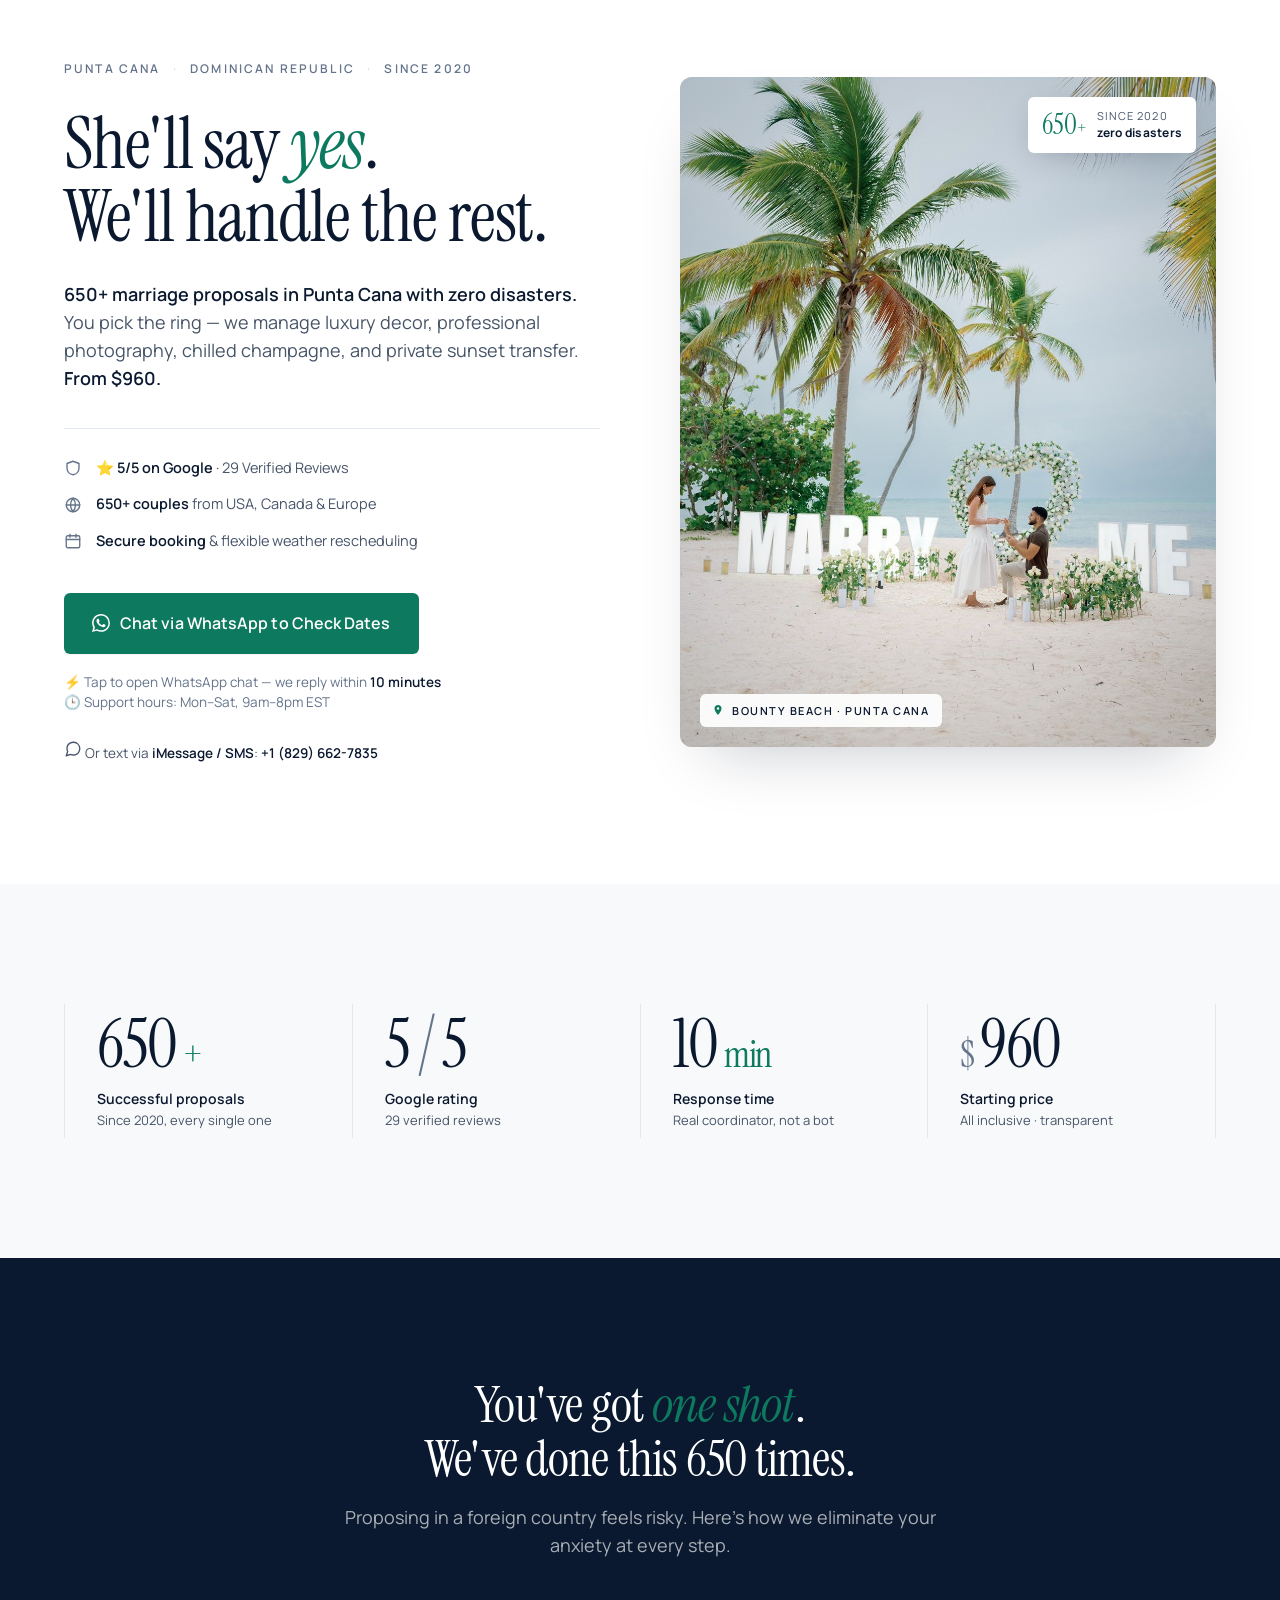
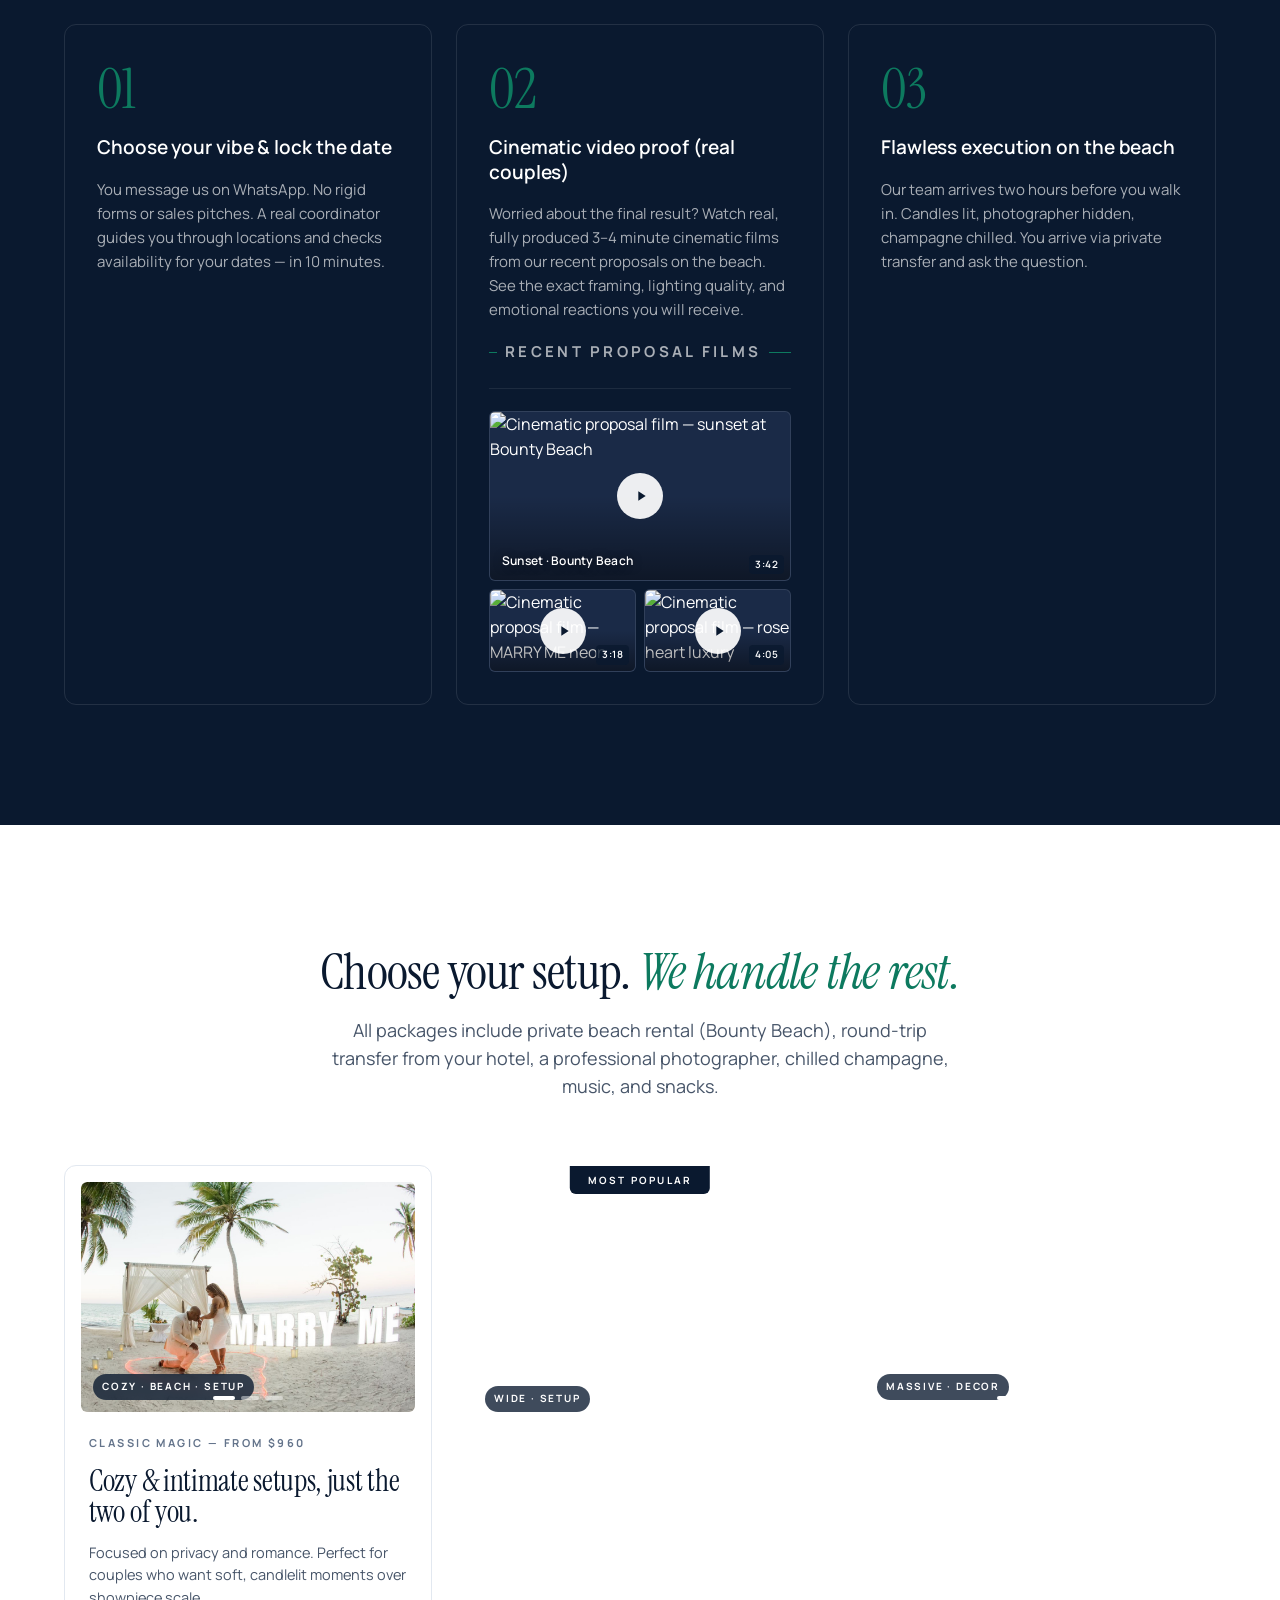
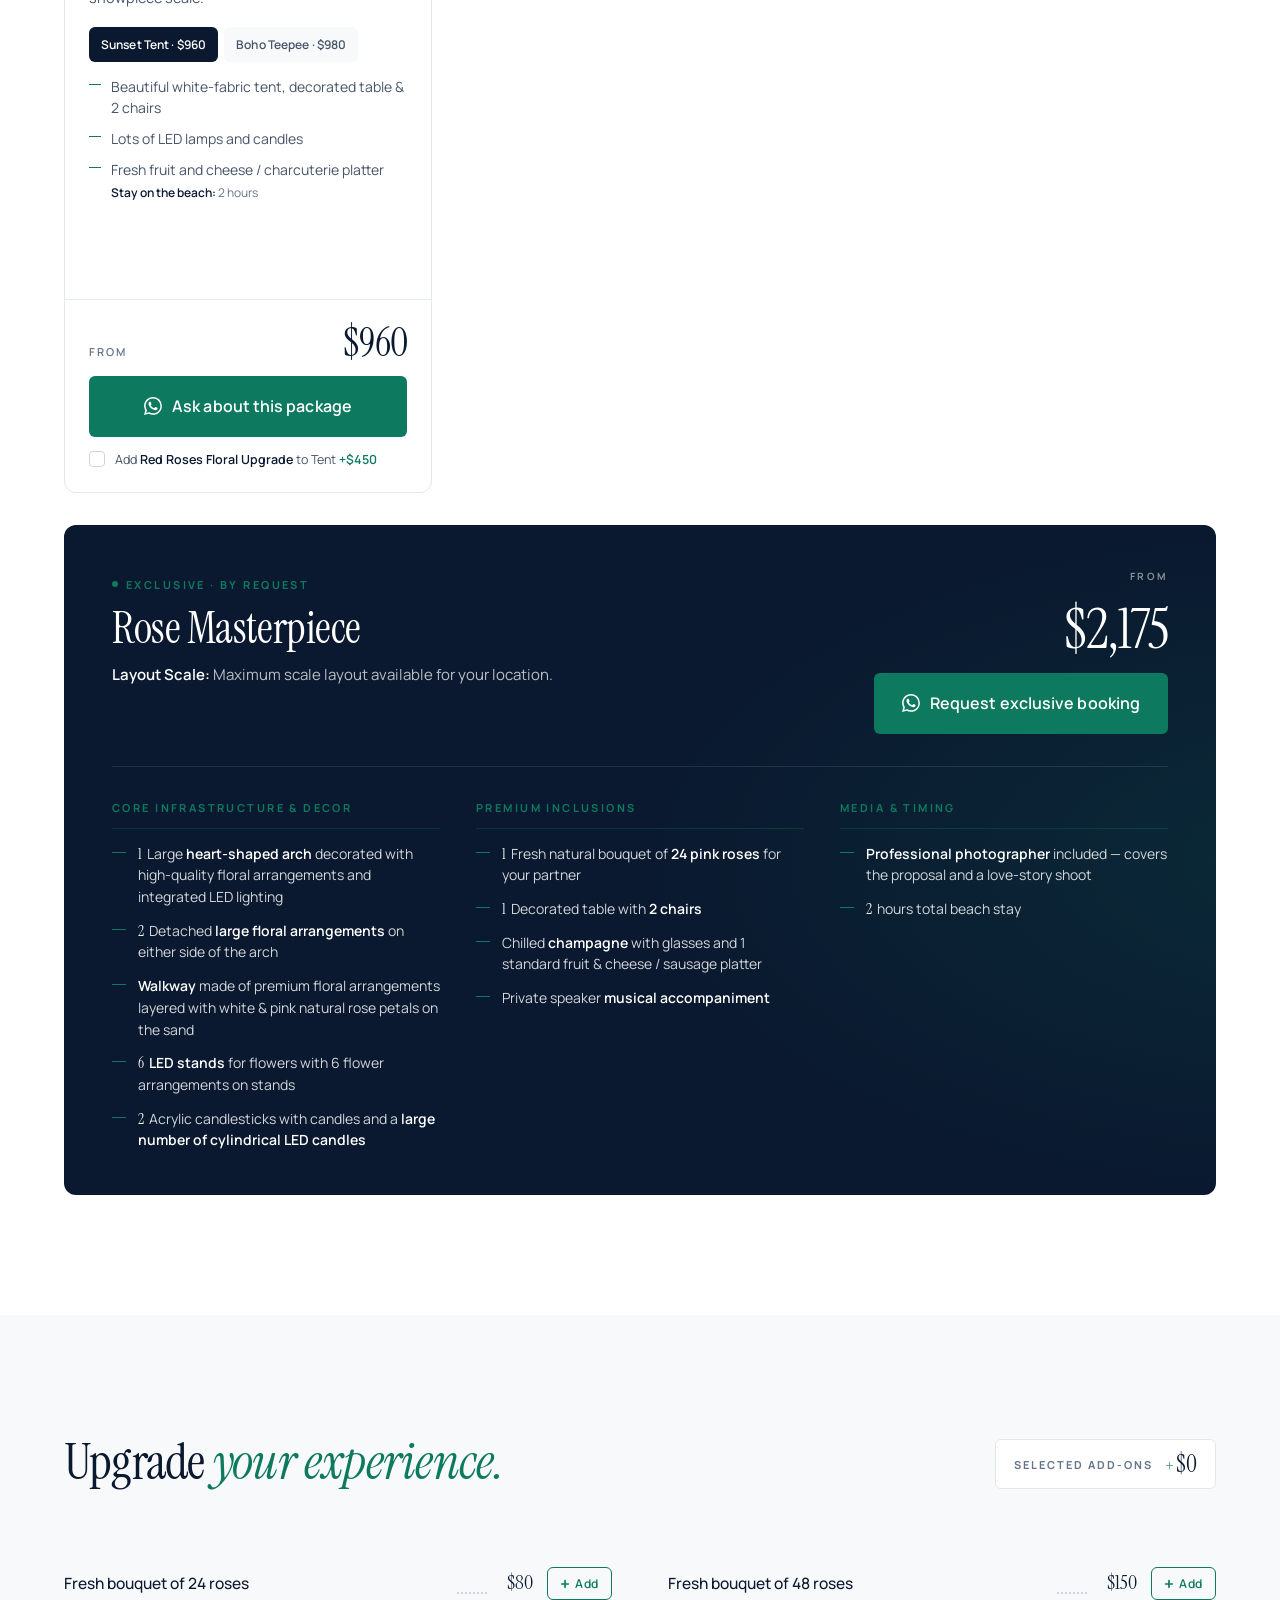
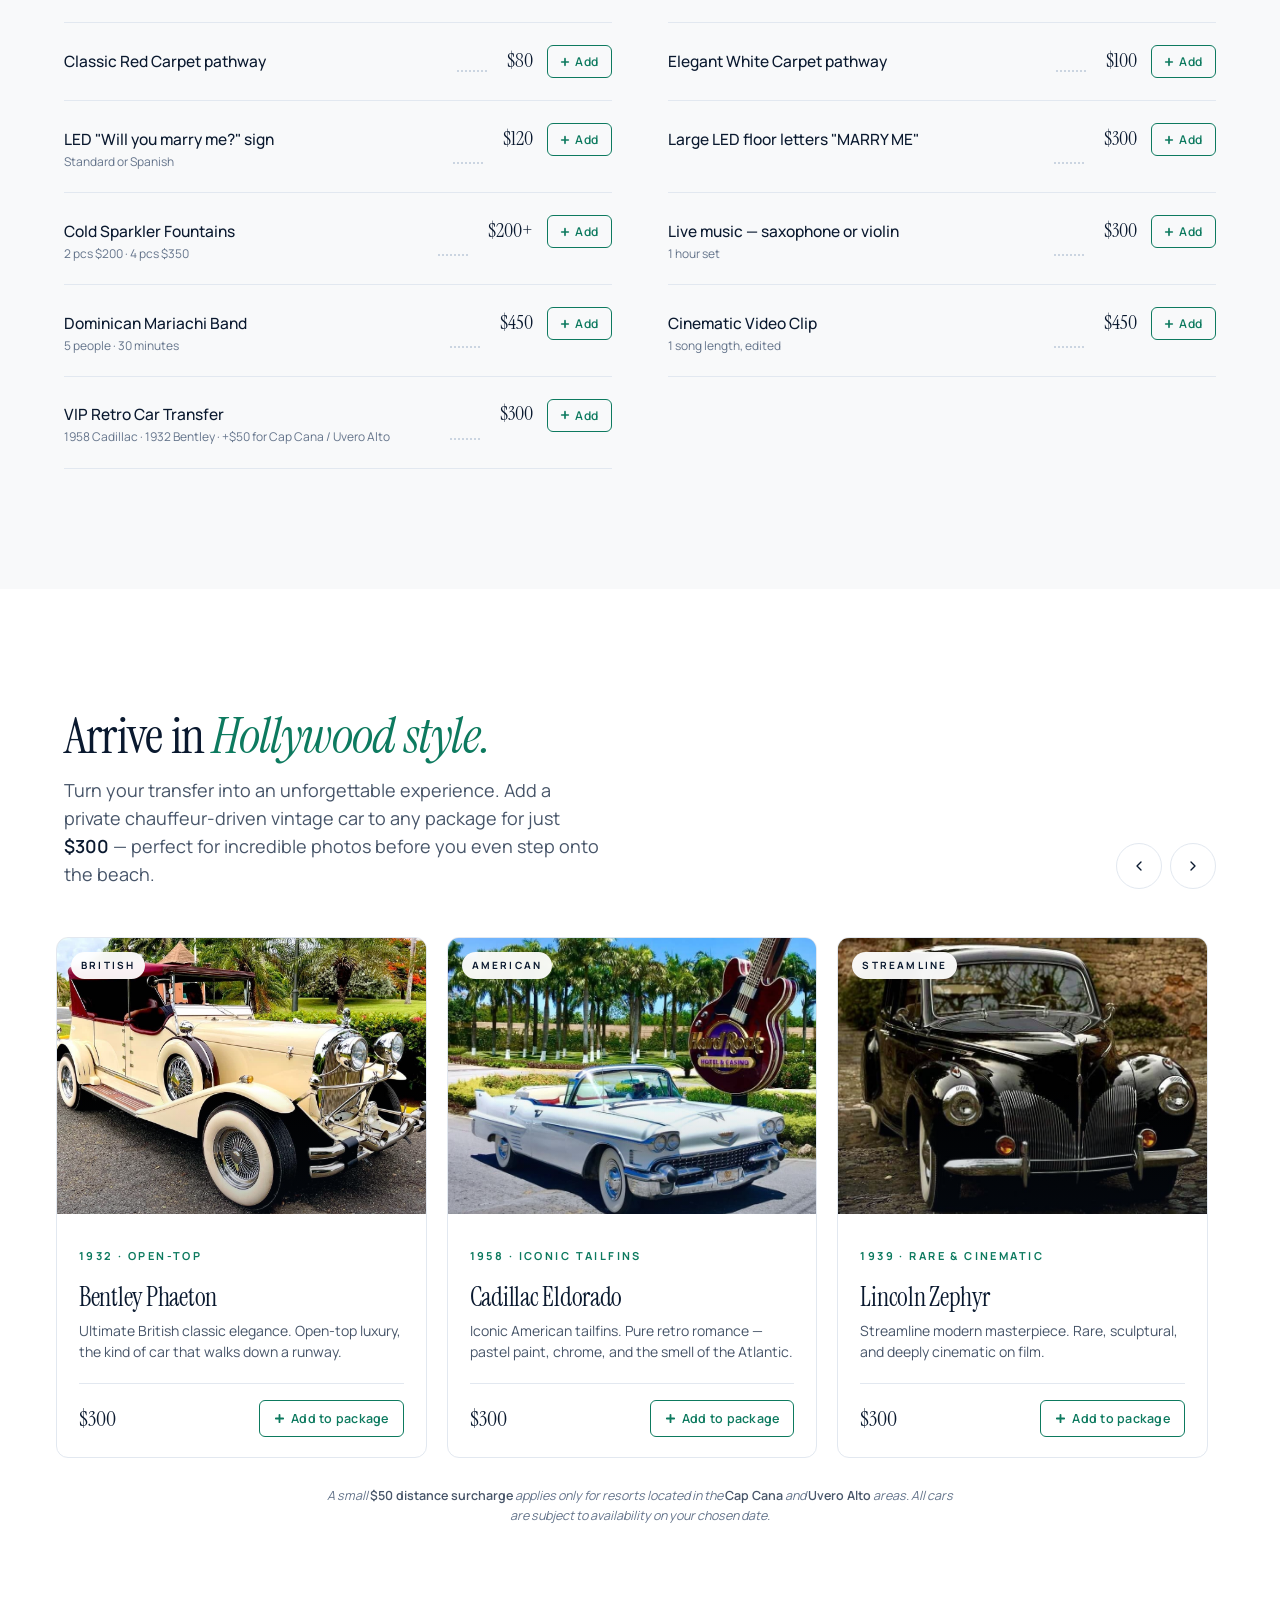
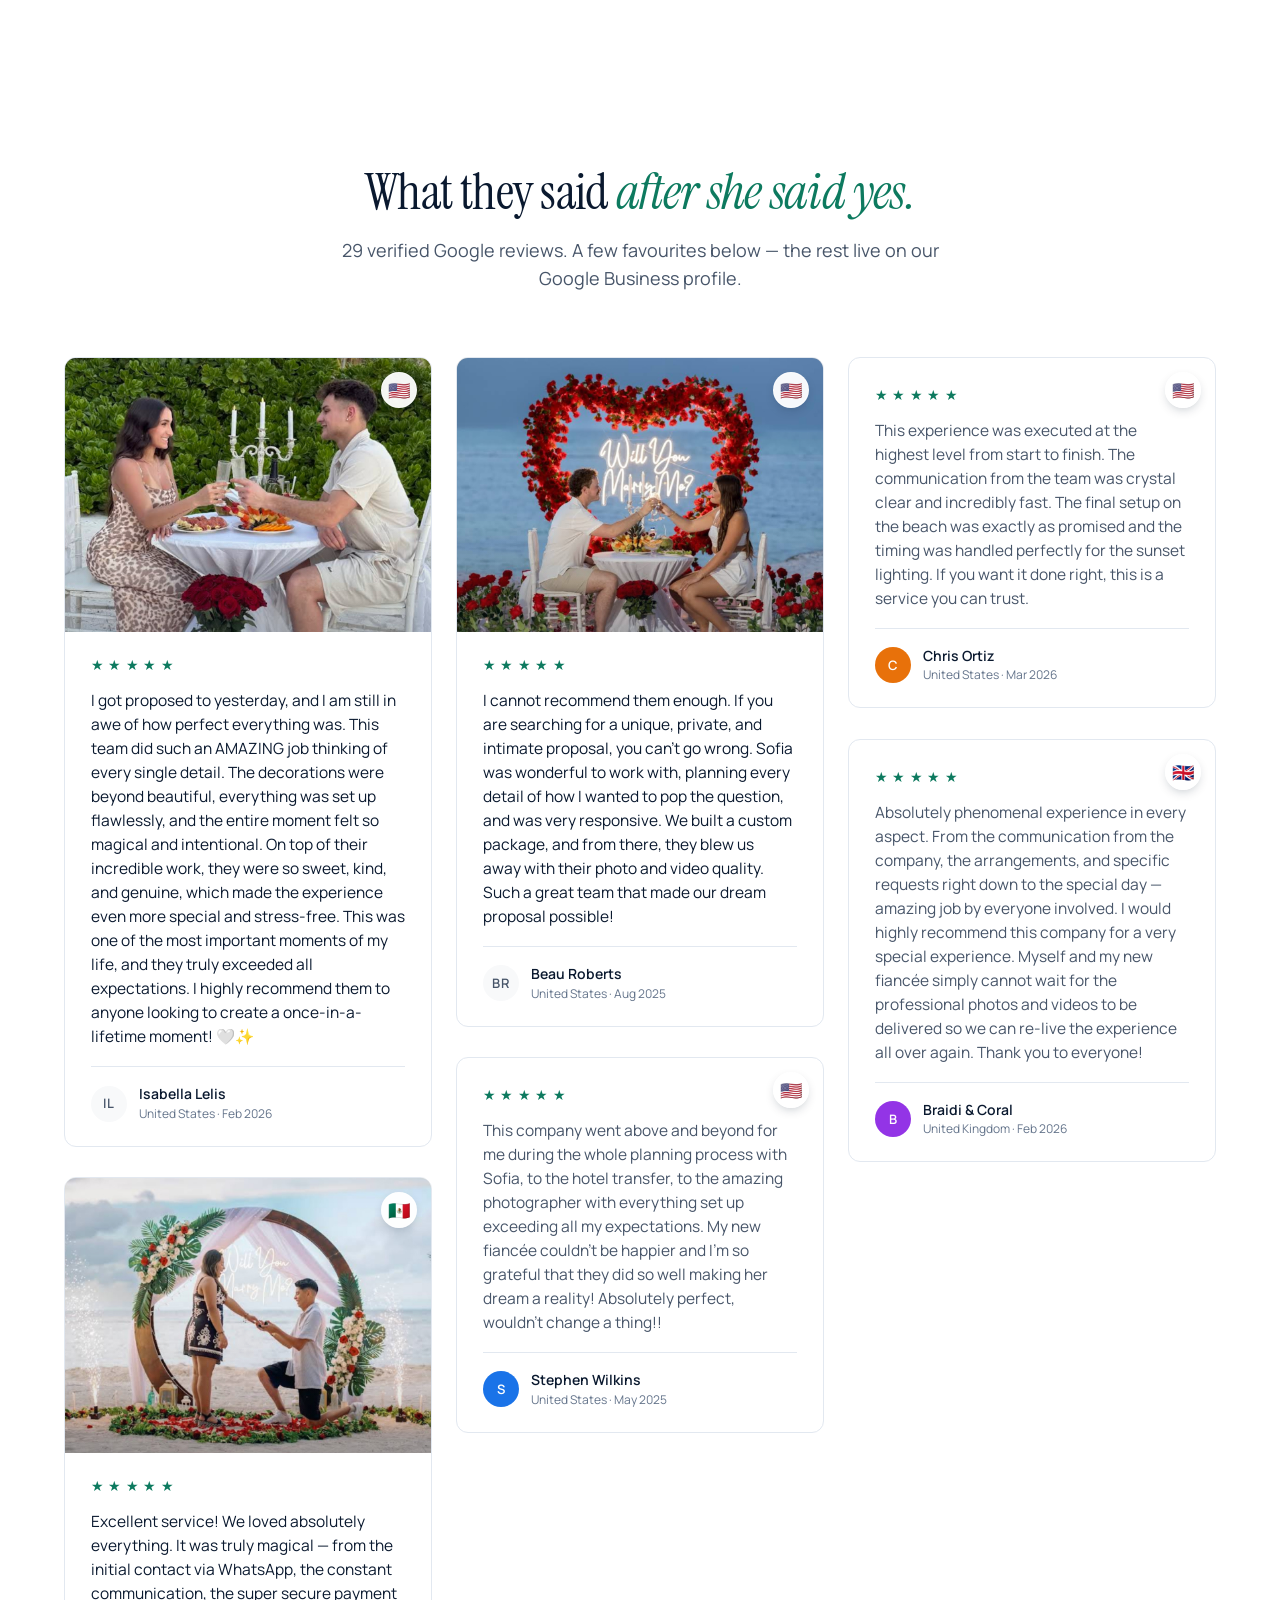
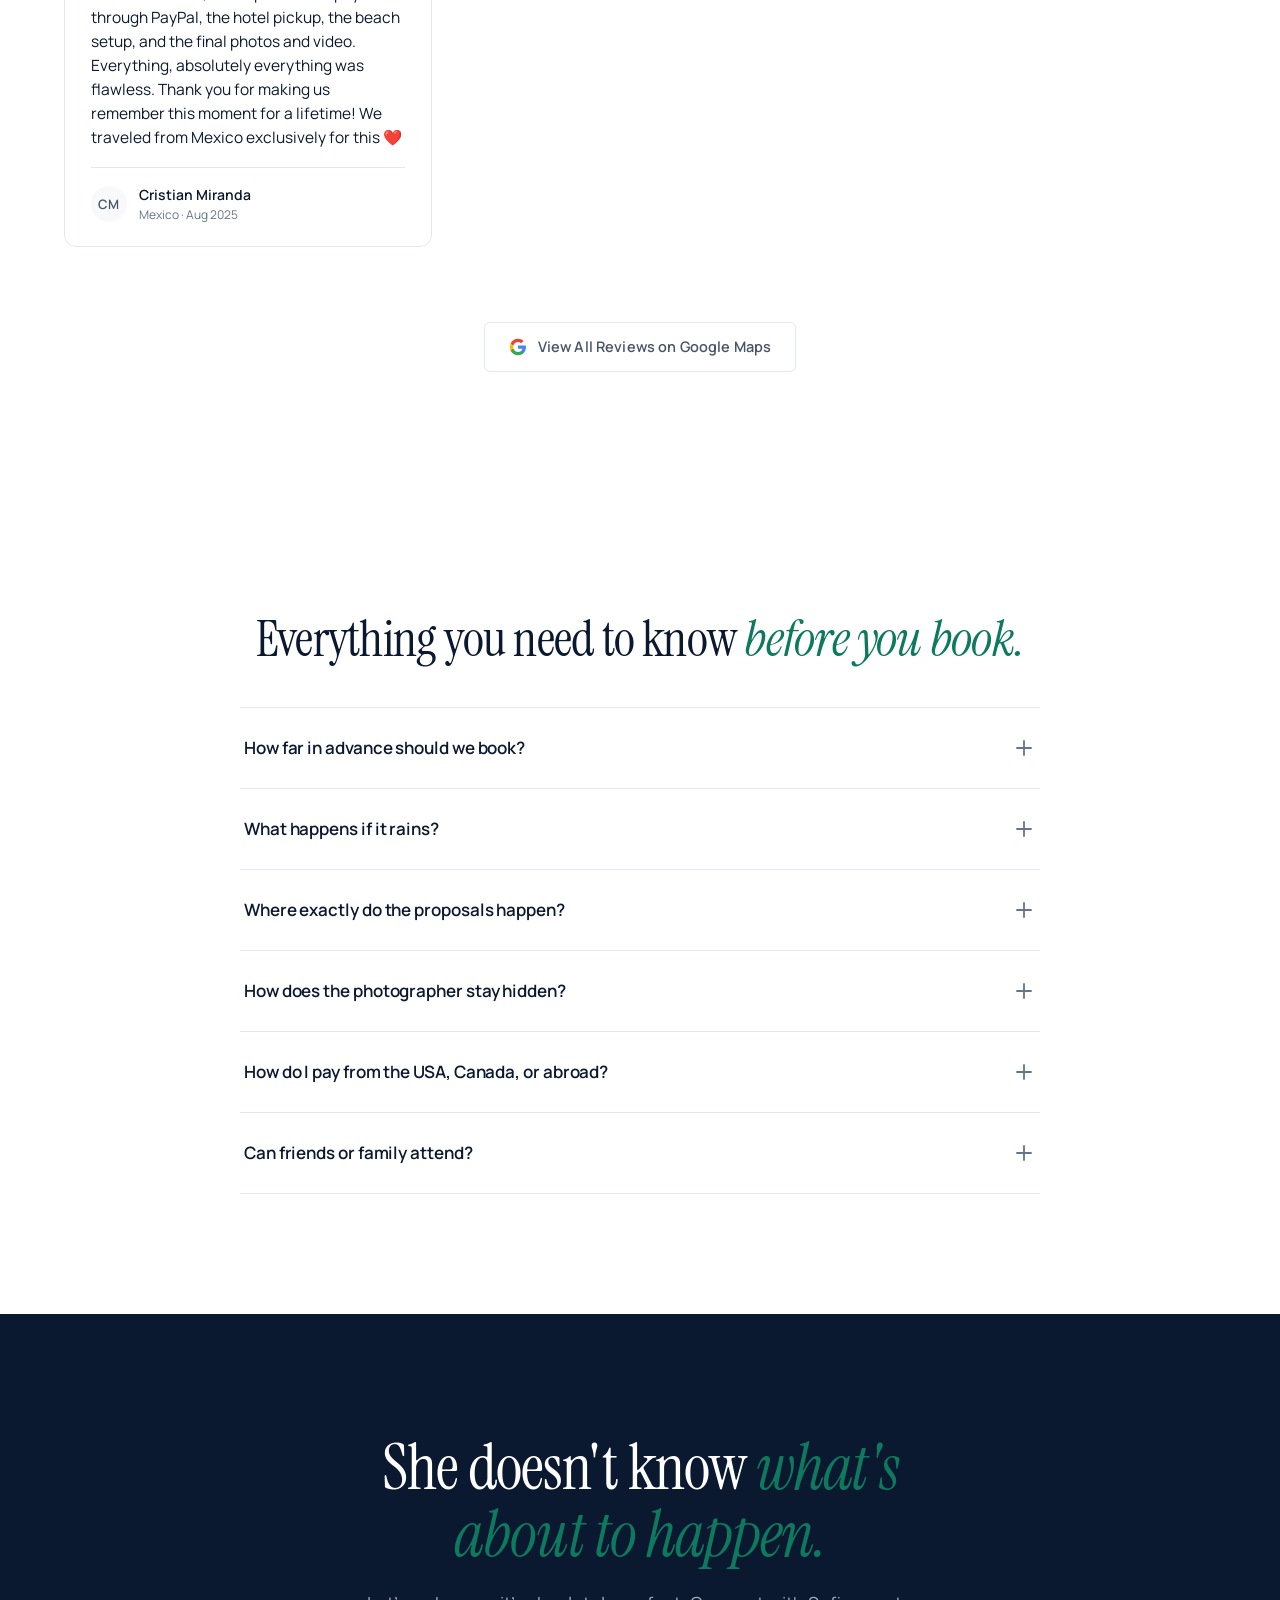
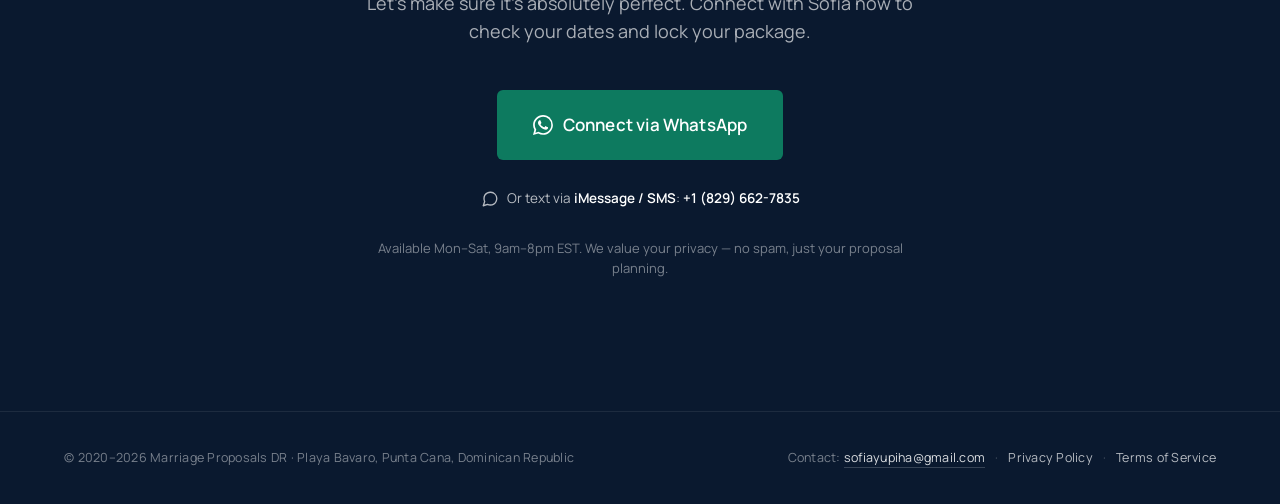
==== index.html @ 507a329b "Add Terms of Service page and link it from the footer https://claude.ai/code/session_01SLGAN5FoHBFZZ" ====
<!doctype html>
<html lang="en">
<head>
<meta charset="utf-8" />
<meta name="viewport" content="width=device-width, initial-scale=1" />
<!-- Google Tag Manager -->
<script>(function(w,d,s,l,i){w[l]=w[l]||[];w[l].push({'gtm.start':
new Date().getTime(),event:'gtm.js'});var f=d.getElementsByTagName(s)[0],
j=d.createElement(s),dl=l!='dataLayer'?'&l='+l:'';j.async=true;j.src=
'https://www.googletagmanager.com/gtm.js?id='+i+dl;f.parentNode.insertBefore(j,f);
})(window,document,'script','dataLayer','GTM-TCWJNNDL');</script>
<!-- End Google Tag Manager -->
<title>Marriage Proposal Punta Cana | Luxury Beach Packages</title>
<meta name="description" content="Avoid the stress of remote planning. Full-service, luxury marriage proposals on Punta Cana beaches. Secure payments, local transfer &amp; media included." />
<link rel="icon" type="image/svg+xml" href="favicon.svg" />

<link rel="preconnect" href="https://fonts.googleapis.com" />
<link rel="preconnect" href="https://fonts.gstatic.com" crossorigin />
<link href="https://fonts.googleapis.com/css2?family=Instrument+Serif:ital@0;1&family=Manrope:wght@400;500;600;700&display=swap" rel="stylesheet" />


<template id="__bundler_thumbnail" data-bg-color="#0A192F">
  <svg viewBox="0 0 1200 800" xmlns="http://www.w3.org/2000/svg">
    <rect width="1200" height="800" fill="#0A192F"/>
    <!-- Emerald heart silhouette -->
    <path d="M600 540
             C 600 540, 360 410, 360 280
             C 360 215, 415 165, 480 165
             C 535 165, 580 195, 600 240
             C 620 195, 665 165, 720 165
             C 785 165, 840 215, 840 280
             C 840 410, 600 540, 600 540 Z"
          fill="#0D7A5F"/>
    <!-- Italic 'yes' wordmark -->
    <text x="600" y="660"
          text-anchor="middle"
          font-family="Georgia, 'Instrument Serif', serif"
          font-style="italic"
          font-size="84"
          fill="#FFFFFF"
          letter-spacing="-2">yes.</text>
  </svg>
</template>
<style>
/* ====================================================================
   THE CLEAN ARCHITECT — Marriage Proposals DR
   ==================================================================== */

/* ============ TOKENS ============ */
:root {
  --white:        #FFFFFF;
  --gray-bg:      #F8F9FA;
  --navy:         #0A192F;
  --navy-2:       #112341;
  --emerald:      #0D7A5F;
  --emerald-dark: #0A614B;
  --emerald-soft: rgba(13, 122, 95, 0.10);
  --line:         #E2E8F0;
  --line-dot:     #CBD5E1;
  --ink:          #0A192F;
  --ink-2:        #475569;
  --ink-3:        #64748B;

  --radius-lg: 12px;
  --radius-sm: 6px;

  --gutter: 24px;
  --max-w: 1200px;

  --pad-y: 120px;

  --font-display: "Instrument Serif", "Cormorant Garamond", Georgia, serif;
  --font-body: "Manrope", -apple-system, BlinkMacSystemFont, "Segoe UI", sans-serif;

  --ease: cubic-bezier(.22,.61,.36,1);
}

@media (max-width: 860px) {
  :root { --pad-y: 70px; }
}

* { box-sizing: border-box; }
html, body { margin: 0; padding: 0; }

body {
  font-family: var(--font-body);
  color: var(--ink);
  background: var(--white);
  -webkit-font-smoothing: antialiased;
  -moz-osx-font-smoothing: grayscale;
  font-size: 16px;
  line-height: 1.55;
}

.container {
  width: 100%;
  max-width: var(--max-w);
  margin: 0 auto;
  padding-left: var(--gutter);
  padding-right: var(--gutter);
}

/* ============ TYPE ============ */
.eyebrow {
  font-family: var(--font-body);
  font-size: 12px;
  font-weight: 600;
  letter-spacing: 0.18em;
  text-transform: uppercase;
  color: var(--ink-3);
  margin: 0 0 28px;
}
.eyebrow .dot { color: var(--line-dot); margin: 0 8px; }

h1.display {
  font-family: var(--font-display);
  font-weight: 400;
  font-size: clamp(44px, 5.6vw, 76px);
  line-height: 1.02;
  letter-spacing: -0.015em;
  color: var(--ink);
  margin: 0 0 28px;
  text-wrap: balance;
}
h1.display em { font-style: italic; color: var(--emerald); }

h2.section-title {
  font-family: var(--font-display);
  font-weight: 400;
  font-size: clamp(34px, 4vw, 54px);
  line-height: 1.06;
  letter-spacing: -0.015em;
  color: var(--ink);
  margin: 0 0 16px;
  text-wrap: balance;
}
h2.section-title em { font-style: italic; color: var(--emerald); }
.section-head--center { text-align: center; max-width: 780px; margin: 0 auto 64px; }
.section-head--center h2.section-title { margin-bottom: 18px; }

.lede {
  font-size: 18px;
  line-height: 1.55;
  color: var(--ink-2);
  max-width: 520px;
  margin: 0 0 32px;
  text-wrap: pretty;
}
.lede b { color: var(--ink); font-weight: 600; }

.section-sub {
  font-size: 18px;
  line-height: 1.55;
  color: var(--ink-2);
  margin: 0;
  text-wrap: pretty;
}
.section-head--center .section-sub { max-width: 640px; margin: 0 auto; }

/* ============ HERO ============ */
.hero {
  background: var(--white);
  padding-top: calc(var(--pad-y) / 2);
  padding-bottom: var(--pad-y);
  overflow: hidden;
}
.hero-inner {
  display: grid;
  grid-template-columns: 1fr 1fr;
  gap: 80px;
  align-items: center;
}
@media (max-width: 980px) {
  .hero-inner { grid-template-columns: 1fr; gap: 56px; }
}
.hero-left { min-width: 0; }

.trust-row {
  display: flex;
  flex-direction: column;
  gap: 14px;
  margin: 36px 0 40px;
  padding-top: 28px;
  border-top: 1px solid var(--line);
}
.trust {
  display: flex;
  align-items: center;
  gap: 14px;
  font-size: 14.5px;
  color: var(--ink-2);
}
.trust .icon {
  width: 18px; height: 18px;
  color: var(--ink-3);
  flex: 0 0 18px;
  display: inline-flex;
  align-items: center;
  justify-content: center;
}
.trust .icon svg { width: 18px; height: 18px; }
.trust b { color: var(--ink); font-weight: 600; }

.cta-wrap { display: flex; flex-direction: column; gap: 14px; }
.btn-primary {
  appearance: none;
  border: 0;
  cursor: pointer;
  display: inline-flex;
  align-items: center;
  justify-content: center;
  gap: 10px;
  background: var(--emerald);
  color: #fff;
  font-family: var(--font-body);
  font-weight: 600;
  font-size: 16px;
  letter-spacing: 0.005em;
  padding: 18px 28px;
  border-radius: var(--radius-sm);
  transition: all 0.3s var(--ease);
  align-self: flex-start;
  box-shadow: 0 1px 0 rgba(10,25,47,0.04);
  text-decoration: none;
}
.btn-primary:hover {
  background: var(--emerald-dark);
  transform: scale(1.02);
  box-shadow: 0 8px 22px -10px rgba(13, 122, 95, 0.55);
}
.btn-primary .wa-icon { width: 18px; height: 18px; }

.subtext {
  font-size: 13.5px;
  color: var(--ink-3);
  margin: 4px 0 0;
  line-height: 1.5;
}
.subtext .sep { color: var(--line-dot); margin: 0 6px; }

.imsg-link {
  display: inline-flex;
  align-items: center;
  gap: 8px;
  margin-top: 14px;
  font-size: 13.5px;
  color: var(--ink-2);
  text-decoration: none;
}
.imsg-link .imsg-icon { width: 18px; height: 18px; flex: 0 0 18px; }
.imsg-link .imsg-label {
  border-bottom: 1px solid transparent;
  transition: border-color 0.2s var(--ease), color 0.2s var(--ease);
}
.imsg-link:hover .imsg-label {
  border-bottom-color: var(--ink-2);
  color: var(--ink);
}
.imsg-link strong { color: var(--ink); font-weight: 600; }

.hero-right { min-width: 0; }
.photo-frame {
  position: relative;
  width: 100%;
  aspect-ratio: 4 / 5;
  border-radius: var(--radius-lg);
  overflow: hidden;
  background: #d9d2c4;
  box-shadow: 0 30px 60px -30px rgba(10,25,47,0.25);
}
.photo-frame image-slot { --slot-bg: transparent; }
.photo-frame .hero-photo-img {
  position: absolute;
  inset: 0;
  width: 100%;
  height: 100%;
  object-fit: cover;
  object-position: center;
  display: block;
}
.photo-frame::after {
  content: "";
  position: absolute; inset: 0;
  background: radial-gradient(ellipse at center,
    rgba(10,25,47,0) 35%,
    rgba(10,25,47,0.18) 100%);
  pointer-events: none;
  z-index: 2;
}
.photo-caption {
  position: absolute;
  left: 20px; bottom: 20px;
  z-index: 3;
  display: inline-flex;
  align-items: center;
  gap: 8px;
  background: rgba(255,255,255,0.92);
  backdrop-filter: blur(6px);
  -webkit-backdrop-filter: blur(6px);
  color: var(--ink);
  font-size: 11px;
  font-weight: 600;
  letter-spacing: 0.14em;
  text-transform: uppercase;
  padding: 8px 12px;
  border-radius: var(--radius-sm);
}
.photo-caption .pin { width: 12px; height: 12px; color: var(--emerald); }

.photo-badge {
  position: absolute;
  z-index: 3;
  top: 20px; right: 20px;
  background: var(--white);
  color: var(--ink);
  padding: 12px 14px;
  border-radius: var(--radius-sm);
  font-size: 12px;
  line-height: 1.3;
  box-shadow: 0 10px 30px -10px rgba(10,25,47,0.25);
  display: flex;
  align-items: center;
  gap: 10px;
}
.photo-badge .num {
  font-family: var(--font-display);
  font-size: 28px;
  line-height: 1;
  color: var(--emerald);
}
.photo-badge .lbl {
  font-size: 11px;
  color: var(--ink-2);
  text-transform: uppercase;
  letter-spacing: 0.1em;
}
.photo-badge .lbl b { display:block; color: var(--ink); font-size: 12px; letter-spacing: 0.02em; text-transform: none; margin-top: 2px;}

/* ============ NUMBERS ============ */
.numbers {
  background: var(--gray-bg);
  padding-top: var(--pad-y);
  padding-bottom: var(--pad-y);
}
.numbers-grid {
  display: grid;
  grid-template-columns: repeat(4, 1fr);
  gap: 0;
  border-left: 1px solid var(--line);
}
.stat {
  padding: 8px 32px;
  border-right: 1px solid var(--line);
  display: flex;
  flex-direction: column;
  gap: 10px;
}
.stat .value {
  font-family: var(--font-display);
  font-weight: 400;
  font-size: clamp(48px, 5.2vw, 68px);
  line-height: 1;
  color: var(--ink);
  letter-spacing: -0.02em;
  display: flex;
  align-items: baseline;
  gap: 2px;
}
.stat .value .suffix { font-size: 0.55em; color: var(--emerald); margin-left: 4px; }
.stat .value .prefix { font-size: 0.55em; color: var(--ink-3); margin-right: 4px; }
.stat .label {
  font-size: 13px;
  color: var(--ink-2);
  line-height: 1.45;
  max-width: 200px;
}
.stat .label b { color: var(--ink); font-weight: 600; display: block; margin-bottom: 2px; font-size: 14px; }

@media (max-width: 860px) {
  .numbers-grid {
    grid-template-columns: 1fr 1fr;
    border-left: 0;
    border-top: 1px solid var(--line);
  }
  .stat {
    padding: 28px 20px;
    border-right: 1px solid var(--line);
    border-bottom: 1px solid var(--line);
  }
  .stat:nth-child(2n) { border-right: 0; }
  .stat:nth-child(n+3) { border-bottom: 0; }
}

/* ============ BLOCK 3 — HOW IT WORKS (DARK) ============ */
.how {
  background: var(--navy);
  color: #fff;
  padding-top: var(--pad-y);
  padding-bottom: var(--pad-y);
}
.how .section-title { color: #fff; }
.how .section-title em { color: var(--emerald); }
.how .section-sub { color: rgba(255,255,255,0.65); }

.steps-grid {
  display: grid;
  grid-template-columns: repeat(3, 1fr);
  gap: 24px;
}
@media (max-width: 860px) { .steps-grid { grid-template-columns: 1fr; gap: 16px; } }

.step-card {
  position: relative;
  padding: 36px 32px 32px;
  border: 1px solid rgba(255,255,255,0.10);
  border-radius: var(--radius-lg);
  background: transparent;
  transition: background 0.35s var(--ease), border-color 0.35s var(--ease), transform 0.35s var(--ease);
  display: flex;
  flex-direction: column;
  gap: 18px;
}
.step-card:hover {
  background: rgba(255,255,255,0.03);
  border-color: rgba(255,255,255,0.22);
}
.step-card .step-num {
  font-family: var(--font-display);
  font-size: 56px;
  line-height: 1;
  color: var(--emerald);
  letter-spacing: -0.01em;
}
.step-card h3 {
  font-family: var(--font-body);
  font-weight: 600;
  font-size: 19px;
  line-height: 1.3;
  margin: 0;
  color: #fff;
  letter-spacing: -0.005em;
}
.step-card p {
  font-size: 15px;
  line-height: 1.6;
  color: rgba(255,255,255,0.65);
  margin: 0;
}

/* Step 2 — video thumb strip */
.video-strip {
  display: flex;
  gap: 10px;
  margin-top: 6px;
  padding-top: 22px;
  border-top: 1px solid rgba(255,255,255,0.08);
}
.video-strip--wide {
  flex-direction: column;
  gap: 10px;
}
.video-strip--feature {
  flex-direction: column;
  gap: 8px;
}
.video-strip-row {
  display: grid;
  grid-template-columns: 1fr 1fr;
  gap: 8px;
}
.video-thumb--mini .vt-dur {
  font-size: 9px;
  padding: 1px 5px;
}
.video-thumb--mini .vt-play {
  width: 28px; height: 28px;
}
.video-thumb--mini .vt-play svg { width: 10px; height: 10px; }
.video-thumb--hero .vt-caption {
  position: absolute;
  left: 12px; bottom: 10px;
  z-index: 2;
  color: #fff;
  font-size: 12px;
  font-weight: 600;
  letter-spacing: 0.02em;
  text-shadow: 0 1px 8px rgba(0,0,0,0.5);
}
.video-strip-label {
  font-size: 11px;
  font-weight: 700;
  letter-spacing: 0.22em;
  text-transform: uppercase;
  color: var(--emerald);
  margin: 0 0 12px;
  display: flex;
  align-items: center;
  gap: 8px;
}
.video-strip-label::before,
.video-strip-label::after {
  content: "";
  flex: 0 0 8px;
  width: 8px; height: 1px;
  background: var(--emerald);
}
.video-strip-label::after { flex: 1; max-width: 32px; }
.video-thumb {
  position: relative;
  width: 100%;
  aspect-ratio: 9 / 16;
  border-radius: var(--radius-sm);
  overflow: hidden;
  background: #1A2A47;
  cursor: pointer;
  border: 1px solid rgba(255,255,255,0.10);
  transition: transform 0.25s var(--ease), border-color 0.25s var(--ease);
}
.video-thumb--wide {
  aspect-ratio: 16 / 9;
  display: block;
  text-decoration: none;
  color: inherit;
}
.video-thumb .vt-img {
  position: absolute;
  inset: 0;
  width: 100%;
  height: 100%;
  object-fit: cover;
  display: block;
  transition: transform 0.45s var(--ease);
}
.video-thumb:hover .vt-img { transform: scale(1.04); }
.video-thumb:hover {
  transform: translateY(-2px);
  border-color: var(--emerald);
}
.video-thumb image-slot { --slot-bg: transparent; }
.video-thumb .vt-play {
  position: absolute;
  top: 50%; left: 50%;
  transform: translate(-50%,-50%);
  width: 32px; height: 32px;
  border-radius: 999px;
  background: rgba(255,255,255,0.92);
  display: inline-flex;
  align-items: center;
  justify-content: center;
  color: var(--navy);
  z-index: 2;
  transition: transform 0.25s var(--ease), background 0.25s var(--ease);
}
.video-thumb:hover .vt-play {
  background: var(--emerald);
  color: #fff;
  transform: translate(-50%,-50%) scale(1.08);
}
.video-thumb .vt-play svg { width: 12px; height: 12px; margin-left: 2px; }
.video-thumb .vt-dur {
  position: absolute;
  bottom: 6px; right: 6px;
  z-index: 2;
  background: rgba(10,25,47,0.78);
  color: #fff;
  font-size: 10px;
  font-weight: 600;
  letter-spacing: 0.04em;
  padding: 2px 6px;
  border-radius: 4px;
}
.video-thumb .vt-shade {
  position: absolute; inset: 0;
  background: linear-gradient(180deg, rgba(0,0,0,0) 50%, rgba(0,0,0,0.45));
  z-index: 1;
}
.video-thumb--wide .vt-play {
  width: 46px; height: 46px;
}
.video-thumb--wide .vt-play svg { width: 16px; height: 16px; }

/* "Watch our proposal films" CTA link inside step card */
.watch-films-link {
  margin-top: 16px;
  display: inline-flex;
  align-items: center;
  gap: 10px;
  padding: 11px 16px 11px 12px;
  border-radius: 999px;
  background: rgba(13,122,95,0.14);
  border: 1px solid rgba(13,122,95,0.45);
  color: #fff;
  text-decoration: none;
  font-size: 13.5px;
  font-weight: 600;
  letter-spacing: 0.01em;
  align-self: flex-start;
  transition: background 0.25s var(--ease), border-color 0.25s var(--ease), transform 0.25s var(--ease);
}
.watch-films-link:hover {
  background: var(--emerald);
  border-color: var(--emerald);
  transform: translateY(-1px);
}
.watch-films-link .wfl-icon {
  width: 26px; height: 26px;
  border-radius: 999px;
  background: var(--emerald);
  color: #fff;
  display: inline-flex;
  align-items: center;
  justify-content: center;
  flex: 0 0 26px;
  transition: background 0.25s var(--ease);
}
.watch-films-link:hover .wfl-icon { background: #fff; color: var(--emerald); }
.watch-films-link .wfl-icon svg { width: 11px; height: 11px; margin-left: 1px; }
.watch-films-link .wfl-arrow { width: 14px; height: 14px; opacity: 0.7; transition: transform 0.25s var(--ease), opacity 0.25s var(--ease); }
.watch-films-link:hover .wfl-arrow { transform: translateX(3px); opacity: 1; }
.step-card--video { display: flex; flex-direction: column; }

/* Lightbox */
.lightbox {
  position: fixed;
  inset: 0;
  background: rgba(5, 14, 27, 0.86);
  backdrop-filter: blur(8px);
  -webkit-backdrop-filter: blur(8px);
  display: none;
  align-items: center;
  justify-content: center;
  padding: 40px 24px;
  z-index: 100;
  opacity: 0;
  transition: opacity 0.25s var(--ease);
}
.lightbox.is-open { display: flex; opacity: 1; }
.lightbox-stage {
  position: relative;
  width: min(960px, 100%);
  aspect-ratio: 16 / 9;
  border-radius: 18px;
  overflow: hidden;
  background: #000;
  box-shadow: 0 40px 100px -20px rgba(0,0,0,0.7);
  transform: scale(0.96);
  transition: transform 0.3s var(--ease);
}
.lightbox.is-open .lightbox-stage { transform: scale(1); }
.lightbox-video {
  position: absolute;
  inset: 0;
  background: #000;
}
.lightbox-video iframe {
  width: 100%;
  height: 100%;
  border: 0;
  display: block;
}
.lightbox-overlay {
  position: absolute;
  left: 0; right: 0; bottom: 0;
  z-index: 3;
  display: flex;
  align-items: flex-end;
  justify-content: space-between;
  gap: 16px;
  padding: 18px 22px 16px;
  background: linear-gradient(180deg, rgba(0,0,0,0) 0%, rgba(0,0,0,0.75) 100%);
  pointer-events: none;
  opacity: 1;
  transition: opacity 0.3s var(--ease);
}
.lightbox.is-playing .lightbox-overlay { opacity: 0; pointer-events: none; }
.lightbox-overlay .lb-tag {
  align-self: flex-start;
  font-size: 10px;
  font-weight: 700;
  letter-spacing: 0.22em;
  text-transform: uppercase;
  color: var(--emerald);
  background: rgba(255,255,255,0.08);
  border: 1px solid rgba(255,255,255,0.18);
  padding: 6px 10px;
  border-radius: 999px;
}
.lightbox-overlay .lb-cap {
  color: #fff;
  font-size: 14.5px;
  line-height: 1.4;
}
.lightbox-overlay .lb-cap b { font-weight: 600; display: block; margin-bottom: 4px; }
.lightbox-overlay .lb-cap small { color: rgba(255,255,255,0.65); font-size: 11.5px; letter-spacing: 0.06em; text-transform: uppercase; font-weight: 600; }
.lightbox-close {
  position: absolute;
  top: -54px; right: -4px;
  width: 40px; height: 40px;
  border-radius: 999px;
  background: rgba(255,255,255,0.10);
  border: 1px solid rgba(255,255,255,0.20);
  color: #fff;
  cursor: pointer;
  display: inline-flex;
  align-items: center;
  justify-content: center;
  z-index: 5;
  transition: background 0.2s var(--ease);
}
.lightbox-close:hover { background: rgba(255,255,255,0.20); }
.lightbox-close svg { width: 16px; height: 16px; }

/* ============ BLOCK 4 — PACKAGES ============ */
.packages {
  background: var(--white);
  padding-top: var(--pad-y);
  padding-bottom: var(--pad-y);
}
.pkg-grid {
  display: grid;
  grid-template-columns: repeat(3, 1fr);
  gap: 24px;
  align-items: stretch;
}
@media (max-width: 980px) { .pkg-grid { grid-template-columns: 1fr; gap: 20px; } }

.pkg-card {
  position: relative;
  background: var(--white);
  border: 1px solid var(--line);
  border-radius: var(--radius-lg);
  display: flex;
  flex-direction: column;
  overflow: hidden;
  transition: box-shadow 0.3s var(--ease), transform 0.3s var(--ease);
}
.pkg-card:hover {
  box-shadow: 0 24px 60px -30px rgba(10,25,47,0.22);
}
.pkg-card--popular {
  transform: translateY(-10px);
  box-shadow:
    0 0 0 1px rgba(13,122,95,0.20),
    0 30px 60px -30px rgba(10,25,47,0.25);
}
.pkg-card--popular:hover {
  box-shadow:
    0 0 0 1px rgba(13,122,95,0.30),
    0 36px 80px -30px rgba(10,25,47,0.30);
}
@media (max-width: 980px) {
  .pkg-card--popular { transform: none; }
}

.pkg-ribbon {
  position: absolute;
  top: 0; left: 50%;
  transform: translateX(-50%);
  background: var(--navy);
  color: #fff;
  font-size: 10px;
  font-weight: 700;
  letter-spacing: 0.22em;
  text-transform: uppercase;
  padding: 7px 18px 6px;
  border-bottom-left-radius: var(--radius-sm);
  border-bottom-right-radius: var(--radius-sm);
  z-index: 2;
}

.pkg-photo {
  position: relative;
  width: 100%;
  aspect-ratio: 16 / 11;
  border-radius: var(--radius-sm);
  overflow: hidden;
  background: #e7e1d4;
  margin: 0;
}
.pkg-photo-wrap { padding: 16px 16px 0; position: relative; }

/* Package vibe badges — sit above the photo gallery */
.pkg-badges {
  position: absolute;
  top: 26px; left: 26px; right: 26px;
  z-index: 5;
  display: flex;
  flex-wrap: wrap;
  gap: 6px;
  pointer-events: none;
}
.pkg-badge {
  background: rgba(10,25,47,0.78);
  color: #fff;
  font-size: 10px;
  font-weight: 700;
  letter-spacing: 0.14em;
  text-transform: uppercase;
  padding: 5px 9px;
  border-radius: 999px;
  backdrop-filter: blur(6px);
  -webkit-backdrop-filter: blur(6px);
  border: 1px solid rgba(255,255,255,0.10);
}

/* Package gallery (mini-slider per tab) */
.pkg-galleries {
  position: relative;
  width: 100%;
  aspect-ratio: 16 / 11;
  border-radius: var(--radius-sm);
  overflow: hidden;
  background: #e7e1d4;
  /* Let our JS own horizontal swipes (so they don't trigger browser
     back-navigation); vertical page scroll still works. */
  touch-action: pan-y;
  overscroll-behavior-x: contain;
}
.pkg-gallery {
  position: absolute;
  inset: 0;
  opacity: 0;
  pointer-events: none;
  transition: opacity 0.25s var(--ease);
}
.pkg-gallery.is-active {
  opacity: 1;
  pointer-events: auto;
}
.pkg-slide {
  position: absolute;
  inset: 0;
  opacity: 0;
  transition: opacity 0.45s var(--ease);
}
.pkg-slide.is-active { opacity: 1; }
.pkg-slide image-slot { --slot-bg: transparent; }
.pkg-slide-img {
  position: absolute;
  inset: 0;
  width: 100%;
  height: 100%;
  object-fit: cover;
  display: block;
  border-radius: 6px;
}
.pkg-slide-tag {
  position: absolute;
  left: 12px; bottom: 12px;
  z-index: 2;
  background: rgba(10,25,47,0.78);
  color: #fff;
  font-size: 10px;
  font-weight: 700;
  letter-spacing: 0.18em;
  text-transform: uppercase;
  padding: 5px 9px;
  border-radius: 999px;
  backdrop-filter: blur(4px);
  -webkit-backdrop-filter: blur(4px);
}
.gallery-nav {
  position: absolute;
  top: 50%;
  transform: translateY(-50%);
  z-index: 3;
  width: 32px; height: 32px;
  border-radius: 999px;
  border: 0;
  background: rgba(255,255,255,0.92);
  color: var(--navy);
  cursor: pointer;
  display: inline-flex;
  align-items: center;
  justify-content: center;
  transition: background 0.2s var(--ease), transform 0.2s var(--ease);
  opacity: 0;
}
.pkg-galleries:hover .gallery-nav { opacity: 1; }
.gallery-nav:hover { background: #fff; transform: translateY(-50%) scale(1.06); }
.gallery-nav.prev { left: 10px; }
.gallery-nav.next { right: 10px; }
.gallery-nav svg { width: 14px; height: 14px; }
.gallery-dots {
  position: absolute;
  left: 50%;
  transform: translateX(-50%);
  bottom: 12px;
  z-index: 3;
  display: flex;
  gap: 6px;
}
.gallery-dot {
  width: 18px; height: 4px;
  border-radius: 999px;
  background: rgba(255,255,255,0.45);
  border: 0;
  padding: 0;
  cursor: pointer;
  transition: background 0.2s var(--ease), width 0.2s var(--ease);
}
.gallery-dot.is-active { background: #fff; width: 22px; }

.pkg-body {
  padding: 22px 24px 0;
  display: flex;
  flex-direction: column;
  flex: 1;
  gap: 14px;
}
.pkg-title {
  font-family: var(--font-body);
  font-weight: 700;
  font-size: 11px;
  letter-spacing: 0.22em;
  text-transform: uppercase;
  color: var(--ink-3);
  margin: 0;
}
.pkg-name {
  font-family: var(--font-display);
  font-weight: 400;
  font-size: 30px;
  line-height: 1.05;
  color: var(--ink);
  margin: 0;
  letter-spacing: -0.01em;
}
.pkg-desc {
  font-size: 14.5px;
  color: var(--ink-2);
  line-height: 1.55;
  margin: 0;
}

/* Tabs */
.pkg-tabs {
  display: flex;
  flex-wrap: wrap;
  gap: 6px;
  margin-top: 4px;
}
.pkg-tab {
  appearance: none;
  border: 0;
  cursor: pointer;
  background: var(--gray-bg);
  color: var(--ink-2);
  font-family: var(--font-body);
  font-weight: 600;
  font-size: 12px;
  letter-spacing: 0.01em;
  padding: 9px 12px;
  border-radius: var(--radius-sm);
  transition: background 0.2s var(--ease), color 0.2s var(--ease);
  white-space: nowrap;
}
.pkg-tab:hover { background: #EEF1F4; color: var(--ink); }
.pkg-tab.is-active {
  background: var(--navy);
  color: #fff;
}

.pkg-dyn {
  min-height: 0;
  transition: opacity 0.2s var(--ease);
}
.pkg-dyn.is-fading { opacity: 0; }
.pkg-features {
  list-style: none;
  padding: 0;
  margin: 0;
  display: flex;
  flex-direction: column;
  gap: 10px;
}
.pkg-features li {
  font-size: 14px;
  line-height: 1.5;
  color: var(--ink-2);
  padding-left: 22px;
  position: relative;
}
.pkg-features li::before {
  content: "";
  position: absolute;
  left: 0; top: 8px;
  width: 12px; height: 1px;
  background: var(--emerald);
}
.pkg-stay {
  font-size: 12px;
  color: var(--ink-3);
  margin-top: 4px;
  padding-left: 22px;
}
.pkg-stay b { color: var(--ink); font-weight: 600; }

.pkg-footer {
  padding: 22px 24px 24px;
  border-top: 1px solid var(--line);
  margin-top: 22px;
  display: flex;
  flex-direction: column;
  gap: 14px;
}
.pkg-price-row {
  display: flex;
  align-items: baseline;
  justify-content: space-between;
  gap: 12px;
}
.pkg-price {
  font-family: var(--font-display);
  font-weight: 400;
  font-size: 40px;
  line-height: 1;
  color: var(--ink);
  letter-spacing: -0.02em;
  transition: opacity 0.2s var(--ease);
}
.pkg-price.is-fading { opacity: 0; }
.pkg-price-label {
  font-size: 11px;
  font-weight: 600;
  letter-spacing: 0.18em;
  text-transform: uppercase;
  color: var(--ink-3);
}
.pkg-cta {
  width: 100%;
  justify-content: center;
}
.pkg-checkbox {
  display: flex;
  align-items: flex-start;
  gap: 10px;
  font-size: 12.5px;
  color: var(--ink-2);
  cursor: pointer;
  user-select: none;
  line-height: 1.4;
}
.pkg-checkbox input {
  position: absolute;
  opacity: 0;
  pointer-events: none;
}
.pkg-checkbox .cb-box {
  width: 16px; height: 16px;
  border-radius: 4px;
  border: 1.5px solid var(--line-dot);
  flex: 0 0 16px;
  display: inline-flex;
  align-items: center;
  justify-content: center;
  color: transparent;
  transition: all 0.2s var(--ease);
}
.pkg-checkbox input:checked + .cb-box {
  background: var(--emerald);
  border-color: var(--emerald);
  color: #fff;
}
.pkg-checkbox .cb-box svg { width: 10px; height: 10px; }
.pkg-checkbox b { color: var(--ink); font-weight: 600; }

/* Exclusive masterpiece — restructured */
.exclusive {
  margin-top: 32px;
  background: var(--navy);
  color: #fff;
  border-radius: var(--radius-lg);
  padding: 44px 48px;
  display: flex;
  flex-direction: column;
  gap: 32px;
  position: relative;
  overflow: hidden;
}
@media (max-width: 860px) {
  .exclusive { padding: 28px; gap: 24px; }
}
.exclusive::before {
  content: "";
  position: absolute;
  top: 0; bottom: 0; right: -10%;
  width: 60%;
  background: radial-gradient(ellipse at right, rgba(13,122,95,0.18), transparent 70%);
  pointer-events: none;
}
.exclusive > * { position: relative; z-index: 1; }

.exclusive-top {
  display: grid;
  grid-template-columns: 1fr auto;
  gap: 40px;
  align-items: flex-start;
}
@media (max-width: 860px) {
  .exclusive-top { grid-template-columns: 1fr; gap: 20px; }
}
.exclusive-headline { min-width: 0; }
.exclusive-eyebrow {
  font-size: 11px;
  font-weight: 700;
  letter-spacing: 0.22em;
  text-transform: uppercase;
  color: var(--emerald);
  margin: 0 0 12px;
  display: inline-flex;
  align-items: center;
  gap: 8px;
}
.exclusive-eyebrow::before {
  content: "";
  width: 6px; height: 6px;
  border-radius: 999px;
  background: var(--emerald);
}
.exclusive-title {
  font-family: var(--font-display);
  font-weight: 400;
  font-size: clamp(32px, 3.6vw, 44px);
  line-height: 1.05;
  margin: 0 0 12px;
  letter-spacing: -0.01em;
}
.exclusive-scale {
  font-size: 15px;
  line-height: 1.55;
  color: rgba(255,255,255,0.72);
  margin: 0;
  max-width: 580px;
}
.exclusive-scale b { color: #fff; font-weight: 600; }

.exclusive-right {
  display: flex;
  flex-direction: column;
  align-items: flex-end;
  gap: 16px;
  text-align: right;
}
@media (max-width: 860px) {
  .exclusive-right { align-items: flex-start; text-align: left; }
}
.exclusive-price-label {
  font-size: 10px;
  font-weight: 700;
  letter-spacing: 0.22em;
  text-transform: uppercase;
  color: rgba(255,255,255,0.5);
  margin: 0;
}
.exclusive-price {
  font-family: var(--font-display);
  font-size: clamp(40px, 4.6vw, 56px);
  line-height: 1;
  letter-spacing: -0.02em;
  color: #fff;
  margin: 0;
  white-space: nowrap;
}

.exclusive-divider {
  height: 1px;
  background: rgba(255,255,255,0.10);
}

.exclusive-grid {
  display: grid;
  grid-template-columns: repeat(3, 1fr);
  gap: 36px;
}
@media (max-width: 860px) {
  .exclusive-grid { grid-template-columns: 1fr; gap: 28px; }
}

.exclusive-group {
  display: flex;
  flex-direction: column;
  gap: 14px;
}
.exclusive-group h4 {
  font-family: var(--font-body);
  font-weight: 700;
  font-size: 11px;
  letter-spacing: 0.22em;
  text-transform: uppercase;
  color: var(--emerald);
  margin: 0;
  padding-bottom: 12px;
  border-bottom: 1px solid rgba(13,122,95,0.30);
}
.exclusive-list {
  list-style: none;
  padding: 0;
  margin: 0;
  display: flex;
  flex-direction: column;
  gap: 12px;
}
.exclusive-list li {
  font-size: 14px;
  line-height: 1.55;
  color: rgba(255,255,255,0.82);
  padding-left: 26px;
  position: relative;
}
.exclusive-list li::before {
  content: "";
  position: absolute;
  left: 0; top: 9px;
  width: 14px; height: 1px;
  background: var(--emerald);
}
.exclusive-list li .qty {
  color: #fff;
  font-family: var(--font-display);
  font-size: 1.1em;
  line-height: 1;
  font-weight: 400;
  margin-right: 2px;
}
.exclusive-list li b { color: #fff; font-weight: 600; }

/* ============ BLOCK 5 — ADD-ONS ============ */
.addons {
  background: var(--gray-bg);
  padding-top: var(--pad-y);
  padding-bottom: var(--pad-y);
}
.addons-head {
  display: flex;
  justify-content: space-between;
  align-items: flex-end;
  gap: 24px;
  margin-bottom: 56px;
  flex-wrap: wrap;
}
.addons-head h2 { margin: 0; max-width: 540px; }

.addon-total {
  display: inline-flex;
  align-items: center;
  gap: 12px;
  background: var(--white);
  border: 1px solid var(--line);
  border-radius: var(--radius-sm);
  padding: 12px 18px;
}
.addon-total-label {
  font-size: 11px;
  font-weight: 700;
  letter-spacing: 0.18em;
  text-transform: uppercase;
  color: var(--ink-3);
}
.addon-total-val {
  font-family: var(--font-display);
  font-size: 24px;
  line-height: 1;
  color: var(--ink);
}
.addon-total-val .plus { color: var(--emerald); margin-right: 2px; font-size: 0.7em; }

.addons-grid {
  display: grid;
  grid-template-columns: 1fr 1fr;
  gap: 0 56px;
}
@media (max-width: 860px) { .addons-grid { grid-template-columns: 1fr; gap: 0; } }

.addon-row {
  display: grid;
  grid-template-columns: 1fr auto auto;
  align-items: baseline;
  column-gap: 14px;
  padding: 22px 0;
  border-bottom: 1px solid var(--line);
}
.addon-name {
  font-size: 15.5px;
  color: var(--ink);
  font-weight: 500;
  display: flex;
  flex-direction: column;
  gap: 2px;
}
.addon-name small {
  font-size: 12px;
  color: var(--ink-3);
  font-weight: 400;
  line-height: 1.45;
}
.addon-dots {
  border-bottom: 2px dotted var(--line-dot);
  height: 1px;
  align-self: end;
  margin: 0 6px 6px;
  min-width: 30px;
}
.addon-price {
  font-family: var(--font-display);
  font-size: 20px;
  color: var(--ink);
  line-height: 1;
  white-space: nowrap;
}
.addon-add {
  grid-column: 3;
  margin-left: 14px;
  align-self: center;
}
.addon-row {
  grid-template-columns: 1fr auto auto auto;
}

.addon-btn {
  appearance: none;
  cursor: pointer;
  background: transparent;
  color: var(--emerald);
  border: 1px solid var(--emerald);
  font-family: var(--font-body);
  font-weight: 600;
  font-size: 12px;
  letter-spacing: 0.06em;
  padding: 7px 12px;
  border-radius: var(--radius-sm);
  display: inline-flex;
  align-items: center;
  gap: 5px;
  white-space: nowrap;
  transition: all 0.2s var(--ease);
}
.addon-btn:hover {
  background: var(--emerald-soft);
}
.addon-btn .ico {
  width: 10px; height: 10px;
  display: inline-flex;
  align-items: center;
  justify-content: center;
}
.addon-btn .ico svg { width: 100%; height: 100%; }
.addon-btn[data-added="true"] {
  background: var(--emerald);
  color: #fff;
  border-color: var(--emerald);
}
.addon-btn[data-added="true"]:hover { background: var(--emerald-dark); border-color: var(--emerald-dark); }
.addon-btn .label-add { display: inline; }
.addon-btn .label-added { display: none; }
.addon-btn[data-added="true"] .label-add { display: none; }
.addon-btn[data-added="true"] .label-added { display: inline; }
.addon-btn .ico-plus { display: inline-flex; }
.addon-btn .ico-check { display: none; }
.addon-btn[data-added="true"] .ico-plus { display: none; }
.addon-btn[data-added="true"] .ico-check { display: inline-flex; }

/* ============ BLOCK 6 — RETRO CARS ============ */
.cars {
  background: var(--white);
  padding-top: var(--pad-y);
  padding-bottom: var(--pad-y);
}
.cars-head {
  display: flex;
  justify-content: space-between;
  align-items: flex-end;
  gap: 24px;
  margin-bottom: 48px;
  flex-wrap: wrap;
}
.cars-head-text { max-width: 640px; }
.cars-head h2 { margin: 0 0 14px; }
.cars-head .section-sub { max-width: 540px; }
.cars-nav {
  display: flex;
  gap: 8px;
}
@media (max-width: 640px) { .cars-nav { display: none; } }
.cars-nav-btn {
  width: 46px; height: 46px;
  border-radius: 999px;
  border: 1px solid var(--line);
  background: var(--white);
  color: var(--ink);
  cursor: pointer;
  display: inline-flex; align-items: center; justify-content: center;
  transition: all 0.2s var(--ease);
}
.cars-nav-btn:hover {
  background: var(--ink);
  color: #fff;
  border-color: var(--ink);
}
.cars-nav-btn:disabled {
  opacity: 0.35;
  pointer-events: none;
}
.cars-nav-btn svg { width: 16px; height: 16px; }

.cars-track {
  display: flex;
  gap: 20px;
  overflow-x: auto;
  scroll-snap-type: x mandatory;
  scroll-behavior: smooth;
  scrollbar-width: none;
  padding-bottom: 4px;
  /* allow box-shadow overflow */
  margin: -8px;
  padding: 8px;
}
.cars-track::-webkit-scrollbar { display: none; }

.car-card {
  flex: 0 0 calc((100% - 40px) / 3);
  scroll-snap-align: start;
  background: var(--white);
  border: 1px solid var(--line);
  border-radius: var(--radius-lg);
  overflow: hidden;
  display: flex;
  flex-direction: column;
  transition: box-shadow 0.3s var(--ease), transform 0.3s var(--ease);
}
.car-card:hover {
  box-shadow: 0 24px 50px -25px rgba(10,25,47,0.22);
}

.car-photo {
  position: relative;
  width: 100%;
  aspect-ratio: 4 / 3;
  background: #e0d9cc;
  overflow: hidden;
}
.car-photo .car-img {
  position: absolute;
  inset: 0;
  width: 100%;
  height: 100%;
  transition: transform 0.6s var(--ease);
}
.car-card:hover .car-photo .car-img {
  transform: scale(1.05);
}
.car-photo image-slot { --slot-bg: transparent; }
.car-photo .car-img-img {
  position: absolute;
  inset: 0;
  width: 100%;
  height: 100%;
  object-fit: cover;
  display: block;
}
.car-photo::after {
  content: "";
  position: absolute; inset: 0;
  background: linear-gradient(180deg, rgba(10,25,47,0) 55%, rgba(10,25,47,0.28) 100%);
  pointer-events: none;
  z-index: 1;
}
.car-photo .car-badge {
  position: absolute;
  top: 14px; left: 14px;
  z-index: 2;
  background: rgba(255,255,255,0.94);
  color: var(--ink);
  font-size: 10px;
  font-weight: 700;
  letter-spacing: 0.22em;
  text-transform: uppercase;
  padding: 6px 10px;
  border-radius: 999px;
  backdrop-filter: blur(4px);
  -webkit-backdrop-filter: blur(4px);
}

.car-body {
  padding: 22px 22px 20px;
  display: flex;
  flex-direction: column;
  gap: 8px;
  flex: 1;
}
.car-year {
  font-size: 11px;
  font-weight: 700;
  letter-spacing: 0.22em;
  text-transform: uppercase;
  color: var(--emerald);
}
.car-name {
  font-family: var(--font-display);
  font-weight: 400;
  font-size: 26px;
  line-height: 1.1;
  color: var(--ink);
  margin: 0;
  letter-spacing: -0.01em;
}
.car-sub {
  font-size: 14px;
  line-height: 1.55;
  color: var(--ink-2);
  margin: 0;
  flex: 1;
}
.car-footer {
  display: flex;
  align-items: center;
  justify-content: space-between;
  margin-top: 12px;
  padding-top: 16px;
  border-top: 1px solid var(--line);
  gap: 12px;
}
.car-price {
  font-family: var(--font-display);
  font-size: 22px;
  line-height: 1;
  color: var(--ink);
}

/* Car +Add button — same family as addon-btn */
.car-add {
  appearance: none;
  cursor: pointer;
  background: transparent;
  color: var(--emerald);
  border: 1px solid var(--emerald);
  font-family: var(--font-body);
  font-weight: 600;
  font-size: 12.5px;
  letter-spacing: 0.02em;
  padding: 9px 14px;
  border-radius: var(--radius-sm);
  display: inline-flex;
  align-items: center;
  gap: 6px;
  transition: all 0.2s var(--ease);
  white-space: nowrap;
}
.car-add:hover { background: var(--emerald-soft); }
.car-add[data-added="true"] {
  background: var(--emerald);
  color: #fff;
  border-color: var(--emerald);
}
.car-add[data-added="true"]:hover { background: var(--emerald-dark); border-color: var(--emerald-dark); }
.car-add .ico {
  width: 11px; height: 11px;
  display: inline-flex;
  align-items: center;
  justify-content: center;
}
.car-add .ico svg { width: 100%; height: 100%; }
.car-add .label-add { display: inline; }
.car-add .label-added { display: none; }
.car-add[data-added="true"] .label-add { display: none; }
.car-add[data-added="true"] .label-added { display: inline; }
.car-add .ico-plus { display: inline-flex; }
.car-add .ico-check { display: none; }
.car-add[data-added="true"] .ico-plus { display: none; }
.car-add[data-added="true"] .ico-check { display: inline-flex; }

.cars-dots {
  display: none;
  justify-content: center;
  gap: 8px;
  margin-top: 24px;
}
.cars-dots .gallery-dot {
  width: 24px; height: 4px;
  background: var(--line);
}
.cars-dots .gallery-dot.is-active {
  background: var(--ink);
  width: 30px;
}

.cars-note {
  font-size: 12.5px;
  color: var(--ink-3);
  margin: 28px auto 0;
  font-style: italic;
  line-height: 1.55;
  text-align: center;
  max-width: 640px;
}
.cars-note b { color: var(--ink-2); font-style: normal; font-weight: 600; }

@media (max-width: 980px) {
  .car-card { flex: 0 0 calc((100% - 20px) / 2); }
}
@media (max-width: 640px) {
  .car-card { flex: 0 0 100%; }
  .cars-dots { display: flex; }
}

/* ============ BLOCK 6 — REVIEWS ============ */
.reviews {
  background: var(--white);
  padding-top: var(--pad-y);
  padding-bottom: var(--pad-y);
}
.reviews-masonry {
  column-count: 3;
  column-gap: 24px;
}
@media (max-width: 980px) { .reviews-masonry { column-count: 2; } }
@media (max-width: 640px) { .reviews-masonry { column-count: 1; } }

.review-card {
  display: inline-block;
  width: 100%;
  background: var(--white);
  border: 1px solid var(--line);
  border-radius: var(--radius-lg);
  padding: 0 0 22px;
  margin: 0 0 24px;
  break-inside: avoid;
  position: relative;
  overflow: hidden;
}
.review-photo {
  position: relative;
  width: 100%;
  aspect-ratio: 4 / 3;
  background: #d6d0c4;
  overflow: hidden;
}
.review-photo image-slot { --slot-bg: transparent; }
.review-photo .review-photo-img {
  position: absolute;
  inset: 0;
  width: 100%;
  height: 100%;
  object-fit: cover;
  display: block;
}
.review-photo::after {
  content: "";
  position: absolute; inset: 0;
  background: linear-gradient(180deg, rgba(10,25,47,0) 60%, rgba(10,25,47,0.20) 100%);
  pointer-events: none;
}
.review-photo .moment-tag {
  position: absolute;
  left: 14px; bottom: 14px;
  z-index: 2;
  display: inline-flex;
  align-items: center;
  gap: 6px;
  background: rgba(255,255,255,0.92);
  color: var(--ink);
  font-size: 10px;
  font-weight: 700;
  letter-spacing: 0.18em;
  text-transform: uppercase;
  padding: 5px 9px;
  border-radius: 999px;
  backdrop-filter: blur(4px);
  -webkit-backdrop-filter: blur(4px);
}
.review-photo .moment-tag::before {
  content: "";
  width: 6px; height: 6px;
  border-radius: 999px;
  background: var(--emerald);
}
.review-body { padding: 22px 26px 0; }
.review-flag {
  position: absolute;
  top: 14px; right: 14px;
  width: 36px; height: 36px;
  border-radius: 999px;
  border: 1px solid rgba(255,255,255,0.6);
  display: inline-flex;
  align-items: center;
  justify-content: center;
  background: rgba(255,255,255,0.95);
  overflow: hidden;
  font-size: 18px;
  line-height: 1;
  z-index: 3;
  box-shadow: 0 4px 12px -4px rgba(10,25,47,0.3);
}
.review-stars {
  color: var(--emerald);
  letter-spacing: 0.05em;
  font-size: 14px;
  margin-bottom: 12px;
}
.review-quote {
  font-size: 15.5px;
  line-height: 1.55;
  color: var(--ink);
  margin: 0 0 18px;
  text-wrap: pretty;
}
.review-author {
  display: flex;
  align-items: center;
  gap: 12px;
  margin: 18px 26px 0;
  padding-top: 16px;
  border-top: 1px solid var(--line);
}
.review-avatar {
  width: 36px; height: 36px;
  border-radius: 999px;
  background: var(--gray-bg);
  display: inline-flex;
  align-items: center;
  justify-content: center;
  color: var(--ink-2);
  font-weight: 600;
  font-size: 13px;
  letter-spacing: 0.04em;
  flex: 0 0 36px;
}
.review-meta { display: flex; flex-direction: column; }
.review-meta .name { font-size: 14px; font-weight: 600; color: var(--ink); }
.review-meta .when { font-size: 12px; color: var(--ink-3); }

/* Text-only review cards (no photo) */
.review-card--text .review-body { padding-top: 26px; }
.review-card--text .review-quote { color: var(--ink-2); }

/* Reviews — Google Maps outline button */
.reviews-cta-wrap {
  display: flex;
  justify-content: center;
  margin-top: 44px;
}
.btn-google-reviews {
  display: inline-flex;
  align-items: center;
  gap: 11px;
  padding: 13px 24px;
  border: 1px solid var(--line);
  border-radius: var(--radius-sm);
  background: var(--white);
  color: var(--ink-2);
  font-family: var(--font-body);
  font-size: 14.5px;
  font-weight: 600;
  letter-spacing: 0.01em;
  text-decoration: none;
  transition: border-color 0.25s var(--ease), color 0.25s var(--ease), box-shadow 0.25s var(--ease), transform 0.25s var(--ease);
}
.btn-google-reviews:hover {
  border-color: var(--line-dot);
  color: var(--ink);
  box-shadow: 0 6px 20px -10px rgba(10,25,47,0.25);
  transform: translateY(-1px);
}
.btn-google-reviews .g-icon {
  width: 18px;
  height: 18px;
  flex: 0 0 18px;
}

/* ============ BLOCK 7 — SOFIA ============ */
.sofia {
  background: var(--gray-bg);
  padding-top: var(--pad-y);
  padding-bottom: var(--pad-y);
}
.sofia-grid {
  display: grid;
  grid-template-columns: 5fr 7fr;
  gap: 64px;
  align-items: center;
}
@media (max-width: 860px) {
  .sofia-grid { grid-template-columns: 1fr; gap: 40px; }
}
.sofia-collage {
  display: grid;
  grid-template-columns: 1fr 1fr;
  grid-template-rows: auto auto;
  gap: 10px;
}
.sofia-collage .sc-main {
  grid-column: 1 / 3;
  grid-row: 1;
  aspect-ratio: 4 / 3;
  position: relative;
  border-radius: var(--radius-lg);
  overflow: hidden;
  background: #d6d0c4;
  box-shadow: 0 30px 60px -30px rgba(10,25,47,0.25);
}
.sofia-collage .sc-small {
  aspect-ratio: 1 / 1;
  position: relative;
  border-radius: var(--radius-lg);
  overflow: hidden;
  background: #d6d0c4;
}
.sofia-collage .sc-main image-slot,
.sofia-collage .sc-small image-slot { --slot-bg: transparent; }
.sofia-collage .sc-cap {
  position: absolute;
  left: 12px; bottom: 12px;
  z-index: 2;
  background: rgba(10,25,47,0.78);
  color: #fff;
  font-size: 10px;
  font-weight: 700;
  letter-spacing: 0.18em;
  text-transform: uppercase;
  padding: 5px 9px;
  border-radius: 999px;
  backdrop-filter: blur(4px);
  -webkit-backdrop-filter: blur(4px);
}

.sofia-photo {
  position: relative;
  width: 100%;
  aspect-ratio: 4 / 5;
  border-radius: var(--radius-lg);
  overflow: hidden;
  background: #d6d0c4;
  box-shadow: 0 30px 60px -30px rgba(10,25,47,0.25);
}
.sofia-photo image-slot { --slot-bg: transparent; }
.sofia-eyebrow {
  font-size: 11px;
  font-weight: 700;
  letter-spacing: 0.22em;
  text-transform: uppercase;
  color: var(--emerald);
  margin: 0 0 18px;
}
.sofia-quote {
  font-family: var(--font-display);
  font-weight: 400;
  font-size: clamp(26px, 2.6vw, 34px);
  line-height: 1.25;
  color: var(--ink);
  margin: 0 0 28px;
  letter-spacing: -0.005em;
  text-wrap: pretty;
}
.sofia-quote::before {
  content: "“";
  font-family: var(--font-display);
  display: block;
  font-size: 80px;
  line-height: 0.5;
  color: var(--emerald);
  margin-bottom: 18px;
}
.sofia-byline {
  display: flex;
  align-items: center;
  gap: 14px;
  font-size: 14px;
  color: var(--ink-2);
  padding-top: 22px;
  border-top: 1px solid var(--line);
}
.sofia-byline b { color: var(--ink); font-weight: 600; }
.sofia-byline .sep { color: var(--line-dot); }
.sofia-byline .pin { width: 14px; height: 14px; color: var(--emerald); display: inline-flex; }

/* ============ BLOCK 8 — FAQ ============ */
.faq {
  background: var(--white);
  padding-top: var(--pad-y);
  padding-bottom: var(--pad-y);
}
.faq-wrap { max-width: 800px; margin: 0 auto; }
.faq-list { border-top: 1px solid var(--line); }
.faq-item { border-bottom: 1px solid var(--line); }
.faq-question {
  appearance: none;
  width: 100%;
  background: transparent;
  border: 0;
  cursor: pointer;
  text-align: left;
  display: flex;
  justify-content: space-between;
  align-items: center;
  gap: 24px;
  padding: 28px 4px;
  font-family: var(--font-body);
  font-weight: 600;
  font-size: 17px;
  color: var(--ink);
  letter-spacing: -0.005em;
  line-height: 1.4;
  transition: color 0.2s var(--ease);
}
.faq-question:hover { color: var(--emerald); }
.faq-toggle {
  width: 24px; height: 24px;
  flex: 0 0 24px;
  display: inline-flex;
  align-items: center;
  justify-content: center;
  transition: transform 0.25s var(--ease), color 0.25s var(--ease);
  color: var(--ink-3);
}
.faq-toggle svg { width: 100%; height: 100%; }
.faq-item[data-open="true"] .faq-toggle {
  transform: rotate(45deg);
  color: var(--emerald);
}
.faq-answer {
  max-height: 0;
  overflow: hidden;
  transition: max-height 0.25s var(--ease);
}
.faq-answer-inner {
  padding: 0 4px 28px;
  font-size: 15.5px;
  line-height: 1.65;
  color: var(--ink-2);
  max-width: 680px;
}
.faq-answer-inner p { margin: 0 0 12px; }
.faq-answer-inner p:last-child { margin-bottom: 0; }
.faq-answer-inner b { color: var(--ink); font-weight: 600; }

.pay-logos {
  display: flex;
  align-items: center;
  gap: 14px;
  margin-top: 14px;
  padding: 16px 18px;
  background: var(--gray-bg);
  border-radius: var(--radius-sm);
  flex-wrap: wrap;
}
.pay-logos .lbl {
  font-size: 11px;
  font-weight: 700;
  letter-spacing: 0.18em;
  text-transform: uppercase;
  color: var(--ink-3);
  margin-right: 6px;
}
.pay-logos .pay-logo {
  height: 18px;
  opacity: 0.55;
  filter: grayscale(1);
  transition: opacity 0.6s var(--ease), filter 0.6s var(--ease);
}
.faq-item[data-open="true"] .pay-logos .pay-logo {
  opacity: 1;
  filter: grayscale(0);
}
.faq-item[data-open="true"] .pay-logos .pay-logo:nth-child(2) { transition-delay: 0.05s; }
.faq-item[data-open="true"] .pay-logos .pay-logo:nth-child(3) { transition-delay: 0.10s; }
.faq-item[data-open="true"] .pay-logos .pay-logo:nth-child(4) { transition-delay: 0.15s; }

/* ============ BLOCK 9 — FINAL CTA ============ */
.final-cta {
  background: var(--navy);
  color: #fff;
  padding-top: var(--pad-y);
  padding-bottom: var(--pad-y);
  text-align: center;
}
.final-cta h2 {
  font-family: var(--font-display);
  font-weight: 400;
  font-size: clamp(40px, 5vw, 64px);
  line-height: 1.05;
  letter-spacing: -0.015em;
  color: #fff;
  margin: 0 auto 22px;
  max-width: 820px;
  text-wrap: balance;
}
.final-cta h2 em { font-style: italic; color: var(--emerald); }
.final-cta .section-sub {
  color: rgba(255,255,255,0.65);
  max-width: 580px;
  margin: 0 auto 44px;
}

.btn-primary--xl {
  font-size: 17px;
  padding: 22px 36px;
  align-self: center;
}
.btn-primary--pulse {
  position: relative;
  animation: pulse 3s var(--ease) infinite;
}
@keyframes pulse {
  0%, 100% {
    box-shadow:
      0 0 0 0 rgba(13, 122, 95, 0.55),
      0 8px 22px -10px rgba(13, 122, 95, 0.55);
  }
  50% {
    box-shadow:
      0 0 0 18px rgba(13, 122, 95, 0),
      0 8px 22px -10px rgba(13, 122, 95, 0.55);
  }
}
.btn-primary--xl:hover { animation-play-state: paused; }

.final-cta .imsg-link {
  color: rgba(255,255,255,0.7);
  margin-top: 24px;
}
.final-cta .imsg-link:hover .imsg-label { color: #fff; border-bottom-color: rgba(255,255,255,0.6); }
.final-cta .imsg-link strong { color: #fff; }
.final-cta .final-foot {
  margin-top: 28px;
  font-size: 13px;
  color: rgba(255,255,255,0.45);
  max-width: 540px;
  margin-left: auto;
  margin-right: auto;
  line-height: 1.55;
}

/* ============ FOOTER ============ */
.footer {
  background: var(--navy);
  color: rgba(255,255,255,0.45);
  border-top: 1px solid rgba(255,255,255,0.08);
  padding: 36px 0;
  font-size: 12.5px;
  letter-spacing: 0.02em;
}
.footer-inner {
  display: flex;
  justify-content: space-between;
  gap: 16px;
  flex-wrap: wrap;
  align-items: center;
}
.footer a { color: rgba(255,255,255,0.7); text-decoration: none; transition: color 0.2s var(--ease); }
.footer a:hover { color: #fff; }
.footer-links {
  display: inline-flex;
  align-items: center;
  gap: 10px;
  flex-wrap: wrap;
}
.footer-contact a { color: rgba(255,255,255,0.85); border-bottom: 1px solid rgba(255,255,255,0.18); padding-bottom: 1px; }
.footer-contact a:hover { color: #fff; border-bottom-color: rgba(255,255,255,0.6); }
.footer-sep { color: rgba(255,255,255,0.25); }
.faq-answer-inner a {
  color: var(--emerald);
  text-decoration: none;
  border-bottom: 1px solid rgba(13,122,95,0.30);
  padding-bottom: 1px;
  transition: border-color 0.2s var(--ease);
}
.faq-answer-inner a:hover {
  border-bottom-color: var(--emerald);
}

/* ============ ANIMATIONS ============ */
.fade-up {
  opacity: 1;
  transform: translateY(20px);
  transition: transform 0.7s var(--ease);
  will-change: transform;
}
.fade-up.in { transform: translateY(0); }

.reveal {
  opacity: 0;
  transform: translateY(24px);
  transition: opacity 0.7s var(--ease), transform 0.7s var(--ease);
}
.reveal.in { opacity: 1; transform: translateY(0); }
.reveal-stagger > * { transition-delay: calc(var(--i, 0) * 90ms); }

/* ============ UTIL ============ */
.show-desktop { display: inline; }
@media (max-width: 980px) { .show-desktop { display: none; } }

</style>
</head>
<body>
<!-- Google Tag Manager (noscript) -->
<noscript><iframe src="https://www.googletagmanager.com/ns.html?id=GTM-TCWJNNDL"
height="0" width="0" style="display:none;visibility:hidden"></iframe></noscript>
<!-- End Google Tag Manager (noscript) -->

<!-- ============================================================ -->
<!-- BLOCK 1 — HERO                                               -->
<!-- ============================================================ -->
<section class="hero" data-screen-label="01 Hero">
  <div class="container">
    <div class="hero-inner">

      <div class="hero-left">

        <p class="eyebrow fade-up" data-delay="0">
          Punta Cana <span class="dot">·</span> Dominican Republic <span class="dot">·</span> Since 2020
        </p>

        <h1 class="display fade-up" data-delay="100">
          She'll say <em>yes</em>.<br />
          We'll handle the rest.
        </h1>

        <p class="lede fade-up" data-delay="200">
          <b>650+ marriage proposals in Punta Cana with zero disasters.</b>
          You pick the ring — we manage luxury decor, professional photography,
          chilled champagne, and private sunset transfer. <b>From $960.</b>
        </p>

        <div class="trust-row fade-up" data-delay="300">
          <div class="trust">
            <span class="icon" aria-hidden="true">
              <svg viewBox="0 0 24 24" fill="none" stroke="currentColor" stroke-width="1.8" stroke-linecap="round" stroke-linejoin="round"><path d="M12 3l8 3v6c0 5-3.5 8.5-8 9-4.5-.5-8-4-8-9V6l8-3z"/></svg>
            </span>
            <span><b>⭐ 5/5 on Google</b> · 29 Verified Reviews</span>
          </div>
          <div class="trust">
            <span class="icon" aria-hidden="true">
              <svg viewBox="0 0 24 24" fill="none" stroke="currentColor" stroke-width="1.8" stroke-linecap="round" stroke-linejoin="round"><circle cx="12" cy="12" r="9"/><path d="M3 12h18M12 3a14 14 0 010 18M12 3a14 14 0 000 18"/></svg>
            </span>
            <span><b>650+ couples</b> from USA, Canada &amp; Europe</span>
          </div>
          <div class="trust">
            <span class="icon" aria-hidden="true">
              <svg viewBox="0 0 24 24" fill="none" stroke="currentColor" stroke-width="1.8" stroke-linecap="round" stroke-linejoin="round"><rect x="3" y="5" width="18" height="16" rx="2"/><path d="M3 10h18M8 3v4M16 3v4"/></svg>
            </span>
            <span><b>Secure booking</b> &amp; flexible weather rescheduling</span>
          </div>
        </div>

        <div class="cta-wrap fade-up" data-delay="400">
          <a href="https://wa.me/18296627835?text=Hi%21%20I%27m%20interested%20in%20your%20marriage%20proposal%20packages.%20Could%20you%20help%20check%20availability%20for%20my%20dates%3F" target="_blank" rel="noopener noreferrer" class="btn-primary" aria-label="Check availability via WhatsApp">
            <svg class="wa-icon" viewBox="0 0 24 24" fill="currentColor" aria-hidden="true">
              <path d="M17.472 14.382c-.297-.149-1.758-.867-2.03-.967-.273-.099-.471-.148-.67.149-.197.297-.767.966-.94 1.165-.173.198-.347.223-.644.074-.297-.149-1.255-.462-2.39-1.475-.883-.788-1.48-1.761-1.653-2.059-.173-.297-.018-.458.13-.606.134-.133.298-.347.446-.52.149-.174.198-.298.298-.497.099-.198.05-.371-.025-.52-.075-.149-.669-1.612-.916-2.207-.242-.579-.487-.5-.669-.51-.173-.008-.371-.01-.57-.01-.198 0-.52.074-.792.372-.272.297-1.04 1.016-1.04 2.479 0 1.462 1.065 2.875 1.213 3.074.149.198 2.096 3.2 5.077 4.487.709.306 1.262.489 1.694.625.712.227 1.36.195 1.871.118.571-.085 1.758-.719 2.006-1.413.248-.694.248-1.289.173-1.413-.074-.124-.272-.198-.57-.347m-5.421 7.403h-.004a9.87 9.87 0 01-5.031-1.378l-.361-.214-3.741.982.998-3.648-.235-.374a9.86 9.86 0 01-1.51-5.26c.001-5.45 4.436-9.884 9.888-9.884 2.64 0 5.122 1.03 6.988 2.898a9.825 9.825 0 012.893 6.994c-.003 5.45-4.437 9.885-9.885 9.885M20.52 3.449C18.24 1.245 15.24 0 12.045 0 5.463 0 .104 5.359.101 11.892c0 2.096.547 4.142 1.588 5.945L0 24l6.305-1.654a11.882 11.882 0 005.683 1.448h.005c6.554 0 11.89-5.335 11.893-11.893a11.821 11.821 0 00-3.476-8.413z"/>
            </svg>
            Chat via WhatsApp to Check Dates
          </a>
          <p class="subtext">
            ⚡ Tap to open WhatsApp chat — we reply within <b style="color:var(--ink);font-weight:600">10 minutes</b><br />
            🕒 Support hours: Mon–Sat, 9am–8pm EST
          </p>
          <a class="imsg-link show-desktop" href="sms:+18296627835">
            <svg class="imsg-icon" viewBox="0 0 24 24" fill="none" stroke="currentColor" stroke-width="1.8" stroke-linecap="round" stroke-linejoin="round" aria-hidden="true"><path d="M21 11.5a8.38 8.38 0 0 1-.9 3.8 8.5 8.5 0 0 1-7.6 4.7 8.38 8.38 0 0 1-3.8-.9L3 21l1.9-5.7a8.38 8.38 0 0 1-.9-3.8 8.5 8.5 0 0 1 4.7-7.6 8.38 8.38 0 0 1 3.8-.9h.5a8.48 8.48 0 0 1 8 8v.5Z"/></svg>
            <span class="imsg-label">Or text via <strong>iMessage / SMS</strong>: <strong>+1 (829) 662-7835</strong></span>
          </a>
        </div>
      </div>

      <div class="hero-right fade-up" data-delay="200">
        <div class="photo-frame">
          <img class="hero-photo-img"
               src="project/assets/hero-marry-me.jpg"
               alt="Marry Me proposal on a palm-fringed beach in Punta Cana"
               loading="eager"
               fetchpriority="high"
               decoding="async" />

          <div class="photo-badge">
            <span class="num">650<span style="font-size:18px;">+</span></span>
            <span class="lbl">since 2020<b>zero disasters</b></span>
          </div>

          <div class="photo-caption">
            <svg class="pin" viewBox="0 0 24 24" fill="currentColor" aria-hidden="true"><path d="M12 2C8 2 5 5 5 9c0 5.3 7 13 7 13s7-7.7 7-13c0-4-3-7-7-7zm0 9.5A2.5 2.5 0 1 1 12 6.5a2.5 2.5 0 0 1 0 5z"/></svg>
            Bounty Beach · Punta Cana
          </div>
        </div>
      </div>

    </div>
  </div>
</section>

<!-- ============================================================ -->
<!-- BLOCK 2 — NUMBERS                                            -->
<!-- ============================================================ -->
<section class="numbers" data-screen-label="02 Numbers">
  <div class="container">
    <div class="numbers-grid" id="numbersGrid">

      <div class="stat">
        <div class="value">
          <span class="num-counter" data-to="650">0</span><span class="suffix">+</span>
        </div>
        <div class="label"><b>Successful proposals</b>Since 2020, every single one</div>
      </div>

      <div class="stat">
        <div class="value">
          <span class="num-counter" data-to="5" data-decimals="0">0</span><span style="font-family:var(--font-display);color:var(--ink-3);margin:0 .1em;">/</span><span>5</span>
        </div>
        <div class="label"><b>Google rating</b>29 verified reviews</div>
      </div>

      <div class="stat">
        <div class="value">
          <span class="num-counter" data-to="10">0</span>
          <span class="suffix">min</span>
        </div>
        <div class="label"><b>Response time</b>Real coordinator, not a bot</div>
      </div>

      <div class="stat">
        <div class="value">
          <span class="prefix">$</span><span class="num-counter" data-to="960">0</span>
        </div>
        <div class="label"><b>Starting price</b>All inclusive · transparent</div>
      </div>

    </div>
  </div>
</section>

<!-- ============================================================ -->
<!-- BLOCK 3 — HOW IT WORKS                                       -->
<!-- ============================================================ -->
<section class="how" data-screen-label="03 How it works">
  <div class="container">
    <div class="section-head--center reveal">
      <h2 class="section-title">You've got <em>one shot</em>.<br />We've done this 650 times.</h2>
      <p class="section-sub">Proposing in a foreign country feels risky. Here's how we eliminate your anxiety at every step.</p>
    </div>

    <div class="steps-grid reveal-stagger">
      <article class="step-card reveal" style="--i:0;">
        <div class="step-num">01</div>
        <h3>Choose your vibe &amp; lock the date</h3>
        <p>You message us on WhatsApp. No rigid forms or sales pitches. A real coordinator guides you through locations and checks availability for your dates — in 10 minutes.</p>
      </article>

      <article class="step-card step-card--video reveal" style="--i:1;">
        <div class="step-num">02</div>
        <h3>Cinematic video proof (real couples)</h3>
        <p>Worried about the final result? Watch real, fully produced 3–4 minute cinematic films from our recent proposals on the beach. See the exact framing, lighting quality, and emotional reactions you will receive.</p>

        <p class="video-strip-label">Recent proposal films</p>
        <div class="video-strip video-strip--feature">
          <a class="video-thumb video-thumb--wide video-thumb--hero" href="https://www.youtube.com/watch?v=LIvKss3JtsQ" data-yt-id="LIvKss3JtsQ" data-lb-tag="Film · 3:42" data-lb-title="Sunset proposal at Bounty Beach" data-lb-sub="Cinematic film · 2025">
            <img class="vt-img" src="https://img.youtube.com/vi/LIvKss3JtsQ/hqdefault.jpg" alt="Cinematic proposal film — sunset at Bounty Beach" loading="lazy" />
            <div class="vt-shade"></div>
            <span class="vt-dur">3:42</span>
            <span class="vt-play" aria-hidden="true"><svg viewBox="0 0 24 24" fill="currentColor"><path d="M8 5v14l11-7z"/></svg></span>
            <span class="vt-caption">Sunset · Bounty Beach</span>
          </a>
          <div class="video-strip-row">
            <a class="video-thumb video-thumb--wide video-thumb--mini" href="https://www.youtube.com/watch?v=TEY72R1Km_U" data-yt-id="TEY72R1Km_U" data-lb-tag="Film · 3:18" data-lb-title="MARRY ME neon proposal" data-lb-sub="Cinematic film · 2025">
              <img class="vt-img" src="https://img.youtube.com/vi/TEY72R1Km_U/hqdefault.jpg" alt="Cinematic proposal film — MARRY ME neon" loading="lazy" />
              <div class="vt-shade"></div>
              <span class="vt-dur">3:18</span>
              <span class="vt-play" aria-hidden="true"><svg viewBox="0 0 24 24" fill="currentColor"><path d="M8 5v14l11-7z"/></svg></span>
            </a>
            <a class="video-thumb video-thumb--wide video-thumb--mini" href="https://www.youtube.com/watch?v=UedhWMsip6Y" data-yt-id="UedhWMsip6Y" data-lb-tag="Film · 4:05" data-lb-title="Rose heart luxury proposal" data-lb-sub="Cinematic film · 2025">
              <img class="vt-img" src="https://img.youtube.com/vi/UedhWMsip6Y/hqdefault.jpg" alt="Cinematic proposal film — rose heart luxury" loading="lazy" />
              <div class="vt-shade"></div>
              <span class="vt-dur">4:05</span>
              <span class="vt-play" aria-hidden="true"><svg viewBox="0 0 24 24" fill="currentColor"><path d="M8 5v14l11-7z"/></svg></span>
            </a>
          </div>
        </div>

      </article>

      <article class="step-card reveal" style="--i:2;">
        <div class="step-num">03</div>
        <h3>Flawless execution on the beach</h3>
        <p>Our team arrives two hours before you walk in. Candles lit, photographer hidden, champagne chilled. You arrive via private transfer and ask the question.</p>
      </article>
    </div>
  </div>
</section>

<!-- ============================================================ -->
<!-- BLOCK 4 — PACKAGES                                           -->
<!-- ============================================================ -->
<section class="packages" data-screen-label="04 Packages">
  <div class="container">
    <div class="section-head--center reveal">
      <h2 class="section-title">Choose your setup. <em>We handle the rest.</em></h2>
      <p class="section-sub">All packages include private beach rental (Bounty Beach), round-trip transfer from your hotel, a professional photographer, chilled champagne, music, and snacks.</p>
    </div>

    <div class="pkg-grid">

      <!-- ============ CARD 1 — CLASSIC MAGIC ============ -->
      <article class="pkg-card reveal" style="--i:0;">
        <div class="pkg-photo-wrap">
          <div class="pkg-galleries" data-pkg="c1">
            <div class="pkg-gallery is-active" data-tab="c1-sunset">
              <div class="pkg-slide is-active"><img class="pkg-slide-img" src="project/uploads/1-1.jpg" alt="Sunset Tent — wide shot" loading="lazy" /><span class="pkg-slide-tag">COZY · BEACH · SETUP</span></div>
              <div class="pkg-slide"><img class="pkg-slide-img" src="project/uploads/1-2.jpg" alt="Sunset Tent — detail" loading="lazy" /><span class="pkg-slide-tag">ANIMATE ·VIBE</span></div>
              <div class="pkg-slide"><img class="pkg-slide-img" src="project/uploads/1-3.jpg" alt="Sunset Tent — teepee setup" loading="lazy" data-comment-anchor="599bf6c6ba-image-slot" /><span class="pkg-slide-tag">BOHO · AESTHETIC</span></div>
            </div>
            <div class="pkg-gallery" data-tab="c1-teepee">
              <div class="pkg-slide is-active"><img class="pkg-slide-img" src="project/uploads/1-1.jpg" alt="Boho Teepee — wide shot" loading="lazy" /><span class="pkg-slide-tag">Wide · Setup</span></div>
              <div class="pkg-slide"><img class="pkg-slide-img" src="project/uploads/1-2.jpg" alt="Boho Teepee — detail (macramé, candles)" loading="lazy" /><span class="pkg-slide-tag">Detail · Close-up</span></div>
              <div class="pkg-slide"><img class="pkg-slide-img" src="project/uploads/1-3.jpg" alt="Boho Teepee — at dusk with fairy lights" loading="lazy" /><span class="pkg-slide-tag">Dusk · Fairy lights</span></div>
            </div>
            <button class="gallery-nav prev" aria-label="Previous"><svg viewBox="0 0 24 24" fill="none" stroke="currentColor" stroke-width="2.4" stroke-linecap="round" stroke-linejoin="round"><path d="M15 18l-6-6 6-6"/></svg></button>
            <button class="gallery-nav next" aria-label="Next"><svg viewBox="0 0 24 24" fill="none" stroke="currentColor" stroke-width="2.4" stroke-linecap="round" stroke-linejoin="round"><path d="M9 6l6 6-6 6"/></svg></button>
            <div class="gallery-dots"></div>
          </div>
        </div>
        <div class="pkg-body">
          <p class="pkg-title">Classic Magic — from $960</p>
          <h3 class="pkg-name">Cozy &amp; intimate setups, just the two of you.</h3>
          <p class="pkg-desc">Focused on privacy and romance. Perfect for couples who want soft, candlelit moments over showpiece scale.</p>

          <div class="pkg-tabs" role="tablist">
            <button class="pkg-tab is-active" data-tab="c1-sunset" data-price="$960" role="tab">Sunset Tent · $960</button>
            <button class="pkg-tab" data-tab="c1-teepee" data-price="$980" role="tab">Boho Teepee · $980</button>
          </div>

          <!-- Hidden content templates -->
          <template class="pkg-content" data-tab="c1-sunset">
            <ul class="pkg-features">
              <li>Beautiful white-fabric tent, decorated table &amp; 2 chairs</li>
              <li>Lots of LED lamps and candles</li>
              <li>Fresh fruit and cheese / charcuterie platter</li>
            </ul>
            <p class="pkg-stay"><b>Stay on the beach:</b> 2 hours</p>
          </template>
          <template class="pkg-content" data-tab="c1-teepee">
            <ul class="pkg-features">
              <li>Wooden teepee with macramé and natural linens</li>
              <li>Warm fairy lights and pillar candles</li>
              <li>Decorated table, 2 chairs, fresh fruit &amp; cheese platter</li>
            </ul>
            <p class="pkg-stay"><b>Stay on the beach:</b> 2 hours</p>
          </template>

          <div class="pkg-dyn">
            <ul class="pkg-features">
              <li>Beautiful white-fabric tent, decorated table &amp; 2 chairs</li>
              <li>Lots of LED lamps and candles</li>
              <li>Fresh fruit and cheese / charcuterie platter</li>
            </ul>
            <p class="pkg-stay"><b>Stay on the beach:</b> 2 hours</p>
          </div>
        </div>

        <div class="pkg-footer">
          <div class="pkg-price-row">
            <span class="pkg-price-label">From</span>
            <span class="pkg-price">$960</span>
          </div>
          <a class="btn-primary pkg-cta" href="https://wa.me/18296627835?text=Hi%21%20I%27m%20interested%20in%20your%20marriage%20proposal%20packages.%20Could%20you%20help%20check%20availability%20for%20my%20dates%3F" target="_blank" rel="noopener noreferrer">
            <svg class="wa-icon" viewBox="0 0 24 24" fill="currentColor" aria-hidden="true"><path d="M17.472 14.382c-.297-.149-1.758-.867-2.03-.967-.273-.099-.471-.148-.67.149-.197.297-.767.966-.94 1.165-.173.198-.347.223-.644.074-.297-.149-1.255-.462-2.39-1.475-.883-.788-1.48-1.761-1.653-2.059-.173-.297-.018-.458.13-.606.134-.133.298-.347.446-.52.149-.174.198-.298.298-.497.099-.198.05-.371-.025-.52-.075-.149-.669-1.612-.916-2.207-.242-.579-.487-.5-.669-.51-.173-.008-.371-.01-.57-.01-.198 0-.52.074-.792.372-.272.297-1.04 1.016-1.04 2.479 0 1.462 1.065 2.875 1.213 3.074.149.198 2.096 3.2 5.077 4.487.709.306 1.262.489 1.694.625.712.227 1.36.195 1.871.118.571-.085 1.758-.719 2.006-1.413.248-.694.248-1.289.173-1.413-.074-.124-.272-.198-.57-.347m-5.421 7.403h-.004a9.87 9.87 0 01-5.031-1.378l-.361-.214-3.741.982.998-3.648-.235-.374a9.86 9.86 0 01-1.51-5.26c.001-5.45 4.436-9.884 9.888-9.884 2.64 0 5.122 1.03 6.988 2.898a9.825 9.825 0 012.893 6.994c-.003 5.45-4.437 9.885-9.885 9.885M20.52 3.449C18.24 1.245 15.24 0 12.045 0 5.463 0 .104 5.359.101 11.892c0 2.096.547 4.142 1.588 5.945L0 24l6.305-1.654a11.882 11.882 0 005.683 1.448h.005c6.554 0 11.89-5.335 11.893-11.893a11.821 11.821 0 00-3.476-8.413z"/></svg>
            Ask about this package
          </a>
          <label class="pkg-checkbox">
            <input type="checkbox" />
            <span class="cb-box"><svg viewBox="0 0 16 16" fill="none" stroke="currentColor" stroke-width="2.5" stroke-linecap="round" stroke-linejoin="round"><path d="M3 8.5l3.5 3.5L13 5"/></svg></span>
            <span>Add <b>Red Roses Floral Upgrade</b> to Tent <b style="color:var(--emerald)">+$450</b></span>
          </label>
        </div>
      </article>

      <!-- ============ CARD 2 — PREMIUM ROMANCE (MOST POPULAR) ============ -->
      <article class="pkg-card pkg-card--popular reveal" style="--i:1;">
        <span class="pkg-ribbon">Most Popular</span>
        <div class="pkg-photo-wrap" style="padding-top: 28px;">
          <div class="pkg-galleries" data-pkg="c2">
            <div class="pkg-gallery is-active" data-tab="c2-neon">
              <div class="pkg-slide is-active"><img class="pkg-slide-img" src="project/uploads/2-1.jpg" alt="MARRY ME Neon — wide shot" loading="lazy" /><span class="pkg-slide-tag">WIDE · SETUP</span></div>
              <div class="pkg-slide"><img class="pkg-slide-img" src="project/uploads/2-2.jpg" alt="MARRY ME Neon — dusk" loading="lazy" /><span class="pkg-slide-tag">STUNNING · NEON</span></div>
              <div class="pkg-slide"><img class="pkg-slide-img" src="project/uploads/2-3.jpg" alt="MARRY ME Neon — tropical romance with sax" loading="lazy" data-comment-anchor="c2-neon-3-image" /><span class="pkg-slide-tag">TROPICAL · ROMANCE</span></div>
            </div>
            <div class="pkg-gallery" data-tab="c2-tropical">
              <div class="pkg-slide is-active"><img class="pkg-slide-img" src="project/uploads/2-1.jpg" alt="Tropical Vibe — wide shot" loading="lazy" /><span class="pkg-slide-tag">Wide · Setup</span></div>
              <div class="pkg-slide"><img class="pkg-slide-img" src="project/uploads/2-2.jpg" alt="Tropical Vibe — bamboo table detail" loading="lazy" /><span class="pkg-slide-tag">Detail · Table</span></div>
              <div class="pkg-slide"><img class="pkg-slide-img" src="project/uploads/2-3.jpg" alt="Tropical Vibe — at dusk with tiki torches" loading="lazy" /><span class="pkg-slide-tag">Dusk · Torches</span></div>
            </div>
            <div class="pkg-gallery" data-tab="c2-semi">
              <div class="pkg-slide is-active"><img class="pkg-slide-img" src="project/uploads/2-1.jpg" alt="Dream Semi-Circle — wide shot" loading="lazy" /><span class="pkg-slide-tag">Wide · Setup</span></div>
              <div class="pkg-slide"><img class="pkg-slide-img" src="project/uploads/2-2.jpg" alt="Dream Semi-Circle — arch detail" loading="lazy" /><span class="pkg-slide-tag">Detail · Arch</span></div>
              <div class="pkg-slide"><img class="pkg-slide-img" src="project/uploads/2-3.jpg" alt="Dream Semi-Circle — at dusk, LED glow" loading="lazy" /><span class="pkg-slide-tag">Dusk · LEDs on</span></div>
            </div>
            <div class="pkg-gallery" data-tab="c2-modern">
              <div class="pkg-slide is-active"><img class="pkg-slide-img" src="project/uploads/2-1.jpg" alt="Modern Elegance — wide shot" loading="lazy" /><span class="pkg-slide-tag">Wide · Setup</span></div>
              <div class="pkg-slide"><img class="pkg-slide-img" src="project/uploads/2-2.jpg" alt="Modern Elegance — white roses detail" loading="lazy" /><span class="pkg-slide-tag">Detail · White roses</span></div>
              <div class="pkg-slide"><img class="pkg-slide-img" src="project/uploads/2-3.jpg" alt="Modern Elegance — at dusk, candles lit" loading="lazy" /><span class="pkg-slide-tag">Dusk · Candles</span></div>
            </div>
            <button class="gallery-nav prev" aria-label="Previous"><svg viewBox="0 0 24 24" fill="none" stroke="currentColor" stroke-width="2.4" stroke-linecap="round" stroke-linejoin="round"><path d="M15 18l-6-6 6-6"/></svg></button>
            <button class="gallery-nav next" aria-label="Next"><svg viewBox="0 0 24 24" fill="none" stroke="currentColor" stroke-width="2.4" stroke-linecap="round" stroke-linejoin="round"><path d="M9 6l6 6-6 6"/></svg></button>
            <div class="gallery-dots"></div>
          </div>
        </div>
        <div class="pkg-body">
          <p class="pkg-title">Premium Romance — from $1,350</p>
          <h3 class="pkg-name">High-impact, spectacular photos, the ultimate "wow".</h3>
          <p class="pkg-desc">Designed for couples who want the moment to look as cinematic as it feels. Bold scale, signature setups.</p>

          <div class="pkg-tabs" role="tablist">
            <button class="pkg-tab is-active" data-tab="c2-neon" data-price="$1,350" role="tab">"Marry Me" Neon · $1,350</button>
            <button class="pkg-tab" data-tab="c2-tropical" data-price="$1,375" role="tab">Tropical Vibe · $1,375</button>
            <button class="pkg-tab" data-tab="c2-semi" data-price="$1,400" role="tab">Dream Semi-Circle · $1,400</button>
            <button class="pkg-tab" data-tab="c2-modern" data-price="$1,490" role="tab">Modern Elegance · $1,490</button>
          </div>

          <template class="pkg-content" data-tab="c2-neon">
            <ul class="pkg-features">
              <li>Large outdoor LED "MARRY ME" letters</li>
              <li>Heart of real roses on the sand &amp; rose-petal pathway</li>
              <li>12-rose bouquet for her</li>
            </ul>
            <p class="pkg-stay"><b>Stay on the beach:</b> 2 hours</p>
          </template>
          <template class="pkg-content" data-tab="c2-tropical">
            <ul class="pkg-features">
              <li>Lush palm fronds and fresh tropical florals</li>
              <li>Decorated bamboo table, tiki torches and candles</li>
              <li>Coconut &amp; tropical fruit platter, 12-rose bouquet</li>
            </ul>
            <p class="pkg-stay"><b>Stay on the beach:</b> 2 hours</p>
          </template>
          <template class="pkg-content" data-tab="c2-semi">
            <ul class="pkg-features">
              <li>Semi-circular floral arch in pastel roses</li>
              <li>White draped fabric backdrop, premium LED lighting</li>
              <li>Rose-petal pathway, 12-rose bouquet</li>
            </ul>
            <p class="pkg-stay"><b>Stay on the beach:</b> 2 hours</p>
          </template>
          <template class="pkg-content" data-tab="c2-modern">
            <ul class="pkg-features">
              <li>Minimalist white arch with monochrome white roses</li>
              <li>Sleek modern furniture, premium LED candle setup</li>
              <li>White rose-petal pathway, champagne setup</li>
            </ul>
            <p class="pkg-stay"><b>Stay on the beach:</b> 2 hours</p>
          </template>

          <div class="pkg-dyn">
            <ul class="pkg-features">
              <li>Large outdoor LED "MARRY ME" letters</li>
              <li>Heart of real roses on the sand &amp; rose-petal pathway</li>
              <li>12-rose bouquet for her</li>
            </ul>
            <p class="pkg-stay"><b>Stay on the beach:</b> 2 hours</p>
          </div>
        </div>

        <div class="pkg-footer">
          <div class="pkg-price-row">
            <span class="pkg-price-label">From</span>
            <span class="pkg-price">$1,350</span>
          </div>
          <a class="btn-primary pkg-cta" href="https://wa.me/18296627835?text=Hi%21%20I%27m%20interested%20in%20your%20marriage%20proposal%20packages.%20Could%20you%20help%20check%20availability%20for%20my%20dates%3F" target="_blank" rel="noopener noreferrer">
            <svg class="wa-icon" viewBox="0 0 24 24" fill="currentColor" aria-hidden="true"><path d="M17.472 14.382c-.297-.149-1.758-.867-2.03-.967-.273-.099-.471-.148-.67.149-.197.297-.767.966-.94 1.165-.173.198-.347.223-.644.074-.297-.149-1.255-.462-2.39-1.475-.883-.788-1.48-1.761-1.653-2.059-.173-.297-.018-.458.13-.606.134-.133.298-.347.446-.52.149-.174.198-.298.298-.497.099-.198.05-.371-.025-.52-.075-.149-.669-1.612-.916-2.207-.242-.579-.487-.5-.669-.51-.173-.008-.371-.01-.57-.01-.198 0-.52.074-.792.372-.272.297-1.04 1.016-1.04 2.479 0 1.462 1.065 2.875 1.213 3.074.149.198 2.096 3.2 5.077 4.487.709.306 1.262.489 1.694.625.712.227 1.36.195 1.871.118.571-.085 1.758-.719 2.006-1.413.248-.694.248-1.289.173-1.413-.074-.124-.272-.198-.57-.347m-5.421 7.403h-.004a9.87 9.87 0 01-5.031-1.378l-.361-.214-3.741.982.998-3.648-.235-.374a9.86 9.86 0 01-1.51-5.26c.001-5.45 4.436-9.884 9.888-9.884 2.64 0 5.122 1.03 6.988 2.898a9.825 9.825 0 012.893 6.994c-.003 5.45-4.437 9.885-9.885 9.885M20.52 3.449C18.24 1.245 15.24 0 12.045 0 5.463 0 .104 5.359.101 11.892c0 2.096.547 4.142 1.588 5.945L0 24l6.305-1.654a11.882 11.882 0 005.683 1.448h.005c6.554 0 11.89-5.335 11.893-11.893a11.821 11.821 0 00-3.476-8.413z"/></svg>
            Book this package
          </a>
        </div>
      </article>

      <!-- ============ CARD 3 — VIP & LUXURY ============ -->
      <article class="pkg-card reveal" style="--i:2;">
        <div class="pkg-photo-wrap">
          <div class="pkg-galleries" data-pkg="c3">
            <div class="pkg-gallery is-active" data-tab="c3-heart">
              <div class="pkg-slide is-active"><img class="pkg-slide-img" src="project/uploads/3-1.jpg" alt="Massive decor — MARRY ME on the beach with red & white roses" loading="lazy" /><span class="pkg-slide-tag">MASSIVE · DECOR</span></div>
              <div class="pkg-slide"><img class="pkg-slide-img" src="project/uploads/3-2.jpg" alt="Premium illumination — couple at lit floral heart arch" loading="lazy" /><span class="pkg-slide-tag">PREMIUM · ILLUMINATION</span></div>
              <div class="pkg-slide"><img class="pkg-slide-img" src="project/uploads/3-3.jpg" alt="Premium floral art — Will You Marry Me neon round arch" loading="lazy" data-comment-anchor="c3-heart-3-image" /><span class="pkg-slide-tag">PREMIUM · FLORAL · ART</span></div>
            </div>
            <div class="pkg-gallery" data-tab="c3-hydrangea">
              <div class="pkg-slide is-active"><img class="pkg-slide-img" src="project/uploads/3-1.jpg" alt="Hydrangea Luxury — wide shot" loading="lazy" /><span class="pkg-slide-tag">Wide · Setup</span></div>
              <div class="pkg-slide"><img class="pkg-slide-img" src="project/uploads/3-2.jpg" alt="Hydrangea Luxury — cascade detail" loading="lazy" /><span class="pkg-slide-tag">Detail · Cascade</span></div>
              <div class="pkg-slide"><img class="pkg-slide-img" src="project/uploads/3-3.jpg" alt="Hydrangea Luxury — at dusk, full lighting" loading="lazy" /><span class="pkg-slide-tag">Dusk · Full lighting</span></div>
            </div>
            <button class="gallery-nav prev" aria-label="Previous"><svg viewBox="0 0 24 24" fill="none" stroke="currentColor" stroke-width="2.4" stroke-linecap="round" stroke-linejoin="round"><path d="M15 18l-6-6 6-6"/></svg></button>
            <button class="gallery-nav next" aria-label="Next"><svg viewBox="0 0 24 24" fill="none" stroke="currentColor" stroke-width="2.4" stroke-linecap="round" stroke-linejoin="round"><path d="M9 6l6 6-6 6"/></svg></button>
            <div class="gallery-dots"></div>
          </div>
        </div>
        <div class="pkg-body">
          <p class="pkg-title">VIP &amp; Luxury — from $1,599</p>
          <h3 class="pkg-name">Massive, uncompromising decor.</h3>
          <p class="pkg-desc">The beach is literally covered in lights, candles, and premium flowers. For couples who want to go all-in.</p>

          <div class="pkg-tabs" role="tablist">
            <button class="pkg-tab is-active" data-tab="c3-heart" data-price="$1,599" role="tab">The Rose Heart · $1,599</button>
            <button class="pkg-tab" data-tab="c3-hydrangea" data-price="$1,960" role="tab">Hydrangea Luxury · $1,960</button>
          </div>

          <template class="pkg-content" data-tab="c3-heart">
            <ul class="pkg-features">
              <li>Heart-shaped arch of red, white &amp; pink roses with LED lighting</li>
              <li>Premium path of roses with 6 LED stands</li>
              <li>24-rose bouquet for her</li>
            </ul>
            <p class="pkg-stay"><b>Stay on the beach:</b> 2 hours</p>
          </template>
          <template class="pkg-content" data-tab="c3-hydrangea">
            <ul class="pkg-features">
              <li>Premium hydrangea cloud arrangement, white &amp; blue cascade</li>
              <li>Plush velvet seating, abundant LED candle ambiance</li>
              <li>Rose &amp; hydrangea petal pathway, 24-rose bouquet</li>
            </ul>
            <p class="pkg-stay"><b>Stay on the beach:</b> 2 hours</p>
          </template>

          <div class="pkg-dyn">
            <ul class="pkg-features">
              <li>Heart-shaped arch of red, white &amp; pink roses with LED lighting</li>
              <li>Premium path of roses with 6 LED stands</li>
              <li>24-rose bouquet for her</li>
            </ul>
            <p class="pkg-stay"><b>Stay on the beach:</b> 2 hours</p>
          </div>
        </div>

        <div class="pkg-footer">
          <div class="pkg-price-row">
            <span class="pkg-price-label">From</span>
            <span class="pkg-price">$1,599</span>
          </div>
          <a class="btn-primary pkg-cta" href="https://wa.me/18296627835?text=Hi%21%20I%27m%20interested%20in%20your%20marriage%20proposal%20packages.%20Could%20you%20help%20check%20availability%20for%20my%20dates%3F" target="_blank" rel="noopener noreferrer">
            <svg class="wa-icon" viewBox="0 0 24 24" fill="currentColor" aria-hidden="true"><path d="M17.472 14.382c-.297-.149-1.758-.867-2.03-.967-.273-.099-.471-.148-.67.149-.197.297-.767.966-.94 1.165-.173.198-.347.223-.644.074-.297-.149-1.255-.462-2.39-1.475-.883-.788-1.48-1.761-1.653-2.059-.173-.297-.018-.458.13-.606.134-.133.298-.347.446-.52.149-.174.198-.298.298-.497.099-.198.05-.371-.025-.52-.075-.149-.669-1.612-.916-2.207-.242-.579-.487-.5-.669-.51-.173-.008-.371-.01-.57-.01-.198 0-.52.074-.792.372-.272.297-1.04 1.016-1.04 2.479 0 1.462 1.065 2.875 1.213 3.074.149.198 2.096 3.2 5.077 4.487.709.306 1.262.489 1.694.625.712.227 1.36.195 1.871.118.571-.085 1.758-.719 2.006-1.413.248-.694.248-1.289.173-1.413-.074-.124-.272-.198-.57-.347m-5.421 7.403h-.004a9.87 9.87 0 01-5.031-1.378l-.361-.214-3.741.982.998-3.648-.235-.374a9.86 9.86 0 01-1.51-5.26c.001-5.45 4.436-9.884 9.888-9.884 2.64 0 5.122 1.03 6.988 2.898a9.825 9.825 0 012.893 6.994c-.003 5.45-4.437 9.885-9.885 9.885M20.52 3.449C18.24 1.245 15.24 0 12.045 0 5.463 0 .104 5.359.101 11.892c0 2.096.547 4.142 1.588 5.945L0 24l6.305-1.654a11.882 11.882 0 005.683 1.448h.005c6.554 0 11.89-5.335 11.893-11.893a11.821 11.821 0 00-3.476-8.413z"/></svg>
            Book VIP experience
          </a>
        </div>
      </article>
    </div>

    <!-- Exclusive Masterpiece -->
    <div class="exclusive reveal">
      <div class="exclusive-top">
        <div class="exclusive-headline">
          <p class="exclusive-eyebrow">Exclusive · By request</p>
          <h3 class="exclusive-title">Rose Masterpiece</h3>
          <p class="exclusive-scale"><b>Layout Scale:</b> Maximum scale layout available for your location.</p>
        </div>
        <div class="exclusive-right">
          <p class="exclusive-price-label">From</p>
          <p class="exclusive-price">$2,175</p>
          <a class="btn-primary" href="https://wa.me/18296627835?text=Hi%21%20I%27m%20interested%20in%20the%20Rose%20Masterpiece%20%28Exclusive%29%20package.%20Could%20you%20help%20check%20availability%20for%20my%20dates%3F" target="_blank" rel="noopener noreferrer">
            <svg class="wa-icon" viewBox="0 0 24 24" fill="currentColor" aria-hidden="true"><path d="M17.472 14.382c-.297-.149-1.758-.867-2.03-.967-.273-.099-.471-.148-.67.149-.197.297-.767.966-.94 1.165-.173.198-.347.223-.644.074-.297-.149-1.255-.462-2.39-1.475-.883-.788-1.48-1.761-1.653-2.059-.173-.297-.018-.458.13-.606.134-.133.298-.347.446-.52.149-.174.198-.298.298-.497.099-.198.05-.371-.025-.52-.075-.149-.669-1.612-.916-2.207-.242-.579-.487-.5-.669-.51-.173-.008-.371-.01-.57-.01-.198 0-.52.074-.792.372-.272.297-1.04 1.016-1.04 2.479 0 1.462 1.065 2.875 1.213 3.074.149.198 2.096 3.2 5.077 4.487.709.306 1.262.489 1.694.625.712.227 1.36.195 1.871.118.571-.085 1.758-.719 2.006-1.413.248-.694.248-1.289.173-1.413-.074-.124-.272-.198-.57-.347m-5.421 7.403h-.004a9.87 9.87 0 01-5.031-1.378l-.361-.214-3.741.982.998-3.648-.235-.374a9.86 9.86 0 01-1.51-5.26c.001-5.45 4.436-9.884 9.888-9.884 2.64 0 5.122 1.03 6.988 2.898a9.825 9.825 0 012.893 6.994c-.003 5.45-4.437 9.885-9.885 9.885M20.52 3.449C18.24 1.245 15.24 0 12.045 0 5.463 0 .104 5.359.101 11.892c0 2.096.547 4.142 1.588 5.945L0 24l6.305-1.654a11.882 11.882 0 005.683 1.448h.005c6.554 0 11.89-5.335 11.893-11.893a11.821 11.821 0 00-3.476-8.413z"/></svg>
            Request exclusive booking
          </a>
        </div>
      </div>

      <div class="exclusive-divider"></div>

      <div class="exclusive-grid">
        <div class="exclusive-group">
          <h4>Core Infrastructure &amp; Decor</h4>
          <ul class="exclusive-list">
            <li data-comment-anchor="c9bbaa2f4f-li"><span class="qty">1</span> Large <b>heart-shaped arch</b> decorated with high-quality floral arrangements and integrated LED lighting</li>
            <li><span class="qty">2</span> Detached <b>large floral arrangements</b> on either side of the arch</li>
            <li><b>Walkway</b> made of premium floral arrangements layered with white &amp; pink natural rose petals on the sand</li>
            <li><span class="qty">6</span> <b>LED stands</b> for flowers with 6 flower arrangements on stands</li>
            <li><span class="qty">2</span> Acrylic candlesticks with candles and a <b>large number of cylindrical LED candles</b></li>
          </ul>
        </div>

        <div class="exclusive-group">
          <h4>Premium Inclusions</h4>
          <ul class="exclusive-list">
            <li><span class="qty">1</span> Fresh natural bouquet of <b>24 pink roses</b> for your partner</li>
            <li><span class="qty">1</span> Decorated table with <b>2 chairs</b></li>
            <li>Chilled <b>champagne</b> with glasses and 1 standard fruit &amp; cheese / sausage platter</li>
            <li>Private speaker <b>musical accompaniment</b></li>
          </ul>
        </div>

        <div class="exclusive-group">
          <h4>Media &amp; Timing</h4>
          <ul class="exclusive-list">
            <li><b>Professional photographer</b> included — covers the proposal and a love-story shoot</li>
            <li><span class="qty">2</span> hours total beach stay</li>
          </ul>
        </div>
      </div>
    </div>

  </div>
</section>

<!-- ============================================================ -->
<!-- BLOCK 5 — ADD-ONS                                            -->
<!-- ============================================================ -->
<section class="addons" data-screen-label="05 Add-ons">
  <div class="container">
    <div class="addons-head reveal">
      <h2 class="section-title">Upgrade <em>your experience.</em></h2>
      <div class="addon-total">
        <span class="addon-total-label">Selected add-ons</span>
        <span class="addon-total-val"><span class="plus">+</span><span id="addonTotal">$0</span></span>
      </div>
    </div>

    <div class="addons-grid reveal">
      <!-- Column 1 -->
      <div class="addon-row">
        <div class="addon-name">Fresh bouquet of 24 roses</div>
        <div class="addon-dots"></div>
        <div class="addon-price">$80</div>
        <button class="addon-btn" data-added="false" data-price="80">
          <span class="ico ico-plus"><svg viewBox="0 0 12 12" fill="none" stroke="currentColor" stroke-width="2" stroke-linecap="round"><path d="M6 2v8M2 6h8"/></svg></span>
          <span class="ico ico-check"><svg viewBox="0 0 12 12" fill="none" stroke="currentColor" stroke-width="2.4" stroke-linecap="round" stroke-linejoin="round"><path d="M2.5 6.5l2.5 2.5L10 3.5"/></svg></span>
          <span class="label-add">Add</span><span class="label-added">Added</span>
        </button>
      </div>

      <div class="addon-row">
        <div class="addon-name">Fresh bouquet of 48 roses</div>
        <div class="addon-dots"></div>
        <div class="addon-price">$150</div>
        <button class="addon-btn" data-added="false" data-price="150">
          <span class="ico ico-plus"><svg viewBox="0 0 12 12" fill="none" stroke="currentColor" stroke-width="2" stroke-linecap="round"><path d="M6 2v8M2 6h8"/></svg></span>
          <span class="ico ico-check"><svg viewBox="0 0 12 12" fill="none" stroke="currentColor" stroke-width="2.4" stroke-linecap="round" stroke-linejoin="round"><path d="M2.5 6.5l2.5 2.5L10 3.5"/></svg></span>
          <span class="label-add">Add</span><span class="label-added">Added</span>
        </button>
      </div>

      <div class="addon-row">
        <div class="addon-name">Classic Red Carpet pathway</div>
        <div class="addon-dots"></div>
        <div class="addon-price">$80</div>
        <button class="addon-btn" data-added="false" data-price="80">
          <span class="ico ico-plus"><svg viewBox="0 0 12 12" fill="none" stroke="currentColor" stroke-width="2" stroke-linecap="round"><path d="M6 2v8M2 6h8"/></svg></span>
          <span class="ico ico-check"><svg viewBox="0 0 12 12" fill="none" stroke="currentColor" stroke-width="2.4" stroke-linecap="round" stroke-linejoin="round"><path d="M2.5 6.5l2.5 2.5L10 3.5"/></svg></span>
          <span class="label-add">Add</span><span class="label-added">Added</span>
        </button>
      </div>

      <div class="addon-row">
        <div class="addon-name">Elegant White Carpet pathway</div>
        <div class="addon-dots"></div>
        <div class="addon-price">$100</div>
        <button class="addon-btn" data-added="false" data-price="100">
          <span class="ico ico-plus"><svg viewBox="0 0 12 12" fill="none" stroke="currentColor" stroke-width="2" stroke-linecap="round"><path d="M6 2v8M2 6h8"/></svg></span>
          <span class="ico ico-check"><svg viewBox="0 0 12 12" fill="none" stroke="currentColor" stroke-width="2.4" stroke-linecap="round" stroke-linejoin="round"><path d="M2.5 6.5l2.5 2.5L10 3.5"/></svg></span>
          <span class="label-add">Add</span><span class="label-added">Added</span>
        </button>
      </div>

      <div class="addon-row">
        <div class="addon-name">LED "Will you marry me?" sign<small>Standard or Spanish</small></div>
        <div class="addon-dots"></div>
        <div class="addon-price">$120</div>
        <button class="addon-btn" data-added="false" data-price="120">
          <span class="ico ico-plus"><svg viewBox="0 0 12 12" fill="none" stroke="currentColor" stroke-width="2" stroke-linecap="round"><path d="M6 2v8M2 6h8"/></svg></span>
          <span class="ico ico-check"><svg viewBox="0 0 12 12" fill="none" stroke="currentColor" stroke-width="2.4" stroke-linecap="round" stroke-linejoin="round"><path d="M2.5 6.5l2.5 2.5L10 3.5"/></svg></span>
          <span class="label-add">Add</span><span class="label-added">Added</span>
        </button>
      </div>

      <div class="addon-row">
        <div class="addon-name">Large LED floor letters "MARRY ME"</div>
        <div class="addon-dots"></div>
        <div class="addon-price">$300</div>
        <button class="addon-btn" data-added="false" data-price="300">
          <span class="ico ico-plus"><svg viewBox="0 0 12 12" fill="none" stroke="currentColor" stroke-width="2" stroke-linecap="round"><path d="M6 2v8M2 6h8"/></svg></span>
          <span class="ico ico-check"><svg viewBox="0 0 12 12" fill="none" stroke="currentColor" stroke-width="2.4" stroke-linecap="round" stroke-linejoin="round"><path d="M2.5 6.5l2.5 2.5L10 3.5"/></svg></span>
          <span class="label-add">Add</span><span class="label-added">Added</span>
        </button>
      </div>

      <div class="addon-row">
        <div class="addon-name">Cold Sparkler Fountains<small>2 pcs $200 · 4 pcs $350</small></div>
        <div class="addon-dots"></div>
        <div class="addon-price">$200+</div>
        <button class="addon-btn" data-added="false" data-price="200">
          <span class="ico ico-plus"><svg viewBox="0 0 12 12" fill="none" stroke="currentColor" stroke-width="2" stroke-linecap="round"><path d="M6 2v8M2 6h8"/></svg></span>
          <span class="ico ico-check"><svg viewBox="0 0 12 12" fill="none" stroke="currentColor" stroke-width="2.4" stroke-linecap="round" stroke-linejoin="round"><path d="M2.5 6.5l2.5 2.5L10 3.5"/></svg></span>
          <span class="label-add">Add</span><span class="label-added">Added</span>
        </button>
      </div>

      <div class="addon-row">
        <div class="addon-name">Live music — saxophone or violin<small>1 hour set</small></div>
        <div class="addon-dots"></div>
        <div class="addon-price">$300</div>
        <button class="addon-btn" data-added="false" data-price="300">
          <span class="ico ico-plus"><svg viewBox="0 0 12 12" fill="none" stroke="currentColor" stroke-width="2" stroke-linecap="round"><path d="M6 2v8M2 6h8"/></svg></span>
          <span class="ico ico-check"><svg viewBox="0 0 12 12" fill="none" stroke="currentColor" stroke-width="2.4" stroke-linecap="round" stroke-linejoin="round"><path d="M2.5 6.5l2.5 2.5L10 3.5"/></svg></span>
          <span class="label-add">Add</span><span class="label-added">Added</span>
        </button>
      </div>

      <div class="addon-row">
        <div class="addon-name">Dominican Mariachi Band<small>5 people · 30 minutes</small></div>
        <div class="addon-dots"></div>
        <div class="addon-price">$450</div>
        <button class="addon-btn" data-added="false" data-price="450">
          <span class="ico ico-plus"><svg viewBox="0 0 12 12" fill="none" stroke="currentColor" stroke-width="2" stroke-linecap="round"><path d="M6 2v8M2 6h8"/></svg></span>
          <span class="ico ico-check"><svg viewBox="0 0 12 12" fill="none" stroke="currentColor" stroke-width="2.4" stroke-linecap="round" stroke-linejoin="round"><path d="M2.5 6.5l2.5 2.5L10 3.5"/></svg></span>
          <span class="label-add">Add</span><span class="label-added">Added</span>
        </button>
      </div>

      <div class="addon-row">
        <div class="addon-name">Cinematic Video Clip<small>1 song length, edited</small></div>
        <div class="addon-dots"></div>
        <div class="addon-price">$450</div>
        <button class="addon-btn" data-added="false" data-price="450">
          <span class="ico ico-plus"><svg viewBox="0 0 12 12" fill="none" stroke="currentColor" stroke-width="2" stroke-linecap="round"><path d="M6 2v8M2 6h8"/></svg></span>
          <span class="ico ico-check"><svg viewBox="0 0 12 12" fill="none" stroke="currentColor" stroke-width="2.4" stroke-linecap="round" stroke-linejoin="round"><path d="M2.5 6.5l2.5 2.5L10 3.5"/></svg></span>
          <span class="label-add">Add</span><span class="label-added">Added</span>
        </button>
      </div>

      <div class="addon-row">
        <div class="addon-name">VIP Retro Car Transfer<small>1958 Cadillac · 1932 Bentley · +$50 for Cap Cana / Uvero Alto</small></div>
        <div class="addon-dots"></div>
        <div class="addon-price">$300</div>
        <button class="addon-btn" data-added="false" data-price="300">
          <span class="ico ico-plus"><svg viewBox="0 0 12 12" fill="none" stroke="currentColor" stroke-width="2" stroke-linecap="round"><path d="M6 2v8M2 6h8"/></svg></span>
          <span class="ico ico-check"><svg viewBox="0 0 12 12" fill="none" stroke="currentColor" stroke-width="2.4" stroke-linecap="round" stroke-linejoin="round"><path d="M2.5 6.5l2.5 2.5L10 3.5"/></svg></span>
          <span class="label-add">Add</span><span class="label-added">Added</span>
        </button>
      </div>
    </div>
  </div>
</section>

<!-- ============================================================ -->
<!-- BLOCK 6 — RETRO CARS                                         -->
<!-- ============================================================ -->
<section class="cars" data-screen-label="06 Retro Cars">
  <div class="container">
    <div class="cars-head reveal">
      <div class="cars-head-text">
        <h2 class="section-title">Arrive in <em>Hollywood style.</em></h2>
        <p class="section-sub">Turn your transfer into an unforgettable experience. Add a private chauffeur-driven vintage car to any package for just <b style="color:var(--ink);font-weight:600">$300</b> — perfect for incredible photos before you even step onto the beach.</p>
      </div>
      <div class="cars-nav">
        <button class="cars-nav-btn" id="cars-prev" aria-label="Previous"><svg viewBox="0 0 24 24" fill="none" stroke="currentColor" stroke-width="2" stroke-linecap="round" stroke-linejoin="round"><path d="M15 18l-6-6 6-6"/></svg></button>
        <button class="cars-nav-btn" id="cars-next" aria-label="Next"><svg viewBox="0 0 24 24" fill="none" stroke="currentColor" stroke-width="2" stroke-linecap="round" stroke-linejoin="round"><path d="M9 6l6 6-6 6"/></svg></button>
      </div>
    </div>

    <div class="cars-track reveal" id="cars-track">

      <article class="car-card">
        <div class="car-photo">
          <span class="car-badge">British</span>
          <div class="car-img">
            <img class="car-img-img" src="project/uploads/car-bentley.jpg" alt="1932 Bentley Phaeton — open-top, palm backdrop" loading="lazy" />
          </div>
        </div>
        <div class="car-body">
          <p class="car-year">1932 · Open-top</p>
          <h3 class="car-name">Bentley Phaeton</h3>
          <p class="car-sub">Ultimate British classic elegance. Open-top luxury, the kind of car that walks down a runway.</p>
          <div class="car-footer">
            <span class="car-price">$300</span>
            <button class="car-add" data-added="false" data-price="300">
              <span class="ico ico-plus"><svg viewBox="0 0 12 12" fill="none" stroke="currentColor" stroke-width="2" stroke-linecap="round"><path d="M6 2v8M2 6h8"/></svg></span>
              <span class="ico ico-check"><svg viewBox="0 0 12 12" fill="none" stroke="currentColor" stroke-width="2.4" stroke-linecap="round" stroke-linejoin="round"><path d="M2.5 6.5l2.5 2.5L10 3.5"/></svg></span>
              <span class="label-add">Add to package</span>
              <span class="label-added">Added · $300</span>
            </button>
          </div>
        </div>
      </article>

      <article class="car-card">
        <div class="car-photo">
          <span class="car-badge">American</span>
          <div class="car-img">
            <img class="car-img-img" src="project/uploads/car-cadillac.jpg" alt="1958 Cadillac Eldorado — pastel, ocean backdrop" loading="lazy" />
          </div>
        </div>
        <div class="car-body">
          <p class="car-year">1958 · Iconic tailfins</p>
          <h3 class="car-name">Cadillac Eldorado</h3>
          <p class="car-sub">Iconic American tailfins. Pure retro romance — pastel paint, chrome, and the smell of the Atlantic.</p>
          <div class="car-footer">
            <span class="car-price">$300</span>
            <button class="car-add" data-added="false" data-price="300">
              <span class="ico ico-plus"><svg viewBox="0 0 12 12" fill="none" stroke="currentColor" stroke-width="2" stroke-linecap="round"><path d="M6 2v8M2 6h8"/></svg></span>
              <span class="ico ico-check"><svg viewBox="0 0 12 12" fill="none" stroke="currentColor" stroke-width="2.4" stroke-linecap="round" stroke-linejoin="round"><path d="M2.5 6.5l2.5 2.5L10 3.5"/></svg></span>
              <span class="label-add">Add to package</span>
              <span class="label-added">Added · $300</span>
            </button>
          </div>
        </div>
      </article>

      <article class="car-card">
        <div class="car-photo">
          <span class="car-badge">Streamline</span>
          <div class="car-img">
            <img class="car-img-img" src="project/uploads/car-lincoln.jpg" alt="1939 Lincoln Zephyr — cinematic, dark cobblestone" loading="lazy" />
          </div>
        </div>
        <div class="car-body">
          <p class="car-year">1939 · Rare &amp; cinematic</p>
          <h3 class="car-name">Lincoln Zephyr</h3>
          <p class="car-sub">Streamline modern masterpiece. Rare, sculptural, and deeply cinematic on film.</p>
          <div class="car-footer">
            <span class="car-price">$300</span>
            <button class="car-add" data-added="false" data-price="300">
              <span class="ico ico-plus"><svg viewBox="0 0 12 12" fill="none" stroke="currentColor" stroke-width="2" stroke-linecap="round"><path d="M6 2v8M2 6h8"/></svg></span>
              <span class="ico ico-check"><svg viewBox="0 0 12 12" fill="none" stroke="currentColor" stroke-width="2.4" stroke-linecap="round" stroke-linejoin="round"><path d="M2.5 6.5l2.5 2.5L10 3.5"/></svg></span>
              <span class="label-add">Add to package</span>
              <span class="label-added">Added · $300</span>
            </button>
          </div>
        </div>
      </article>

      <article class="car-card">
        <div class="car-photo">
          <span class="car-badge">Post-war</span>
          <div class="car-img">
            <img class="car-img-img" src="project/uploads/car-dodge.jpg" alt="1949 Dodge Coronet — pink, resort backdrop" loading="lazy" />
          </div>
        </div>
        <div class="car-body">
          <p class="car-year">1949 · Post-war charm</p>
          <h3 class="car-name">Dodge Coronet</h3>
          <p class="car-sub">Post-war vintage charm. Smooth, authentic American styling — the everyman's classic.</p>
          <div class="car-footer">
            <span class="car-price">$300</span>
            <button class="car-add" data-added="false" data-price="300">
              <span class="ico ico-plus"><svg viewBox="0 0 12 12" fill="none" stroke="currentColor" stroke-width="2" stroke-linecap="round"><path d="M6 2v8M2 6h8"/></svg></span>
              <span class="ico ico-check"><svg viewBox="0 0 12 12" fill="none" stroke="currentColor" stroke-width="2.4" stroke-linecap="round" stroke-linejoin="round"><path d="M2.5 6.5l2.5 2.5L10 3.5"/></svg></span>
              <span class="label-add">Add to package</span>
              <span class="label-added">Added · $300</span>
            </button>
          </div>
        </div>
      </article>

    </div>

    <div class="cars-dots" id="cars-dots"></div>

    <p class="cars-note">A small <b>$50 distance surcharge</b> applies only for resorts located in the <b>Cap Cana</b> and <b>Uvero Alto</b> areas. All cars are subject to availability on your chosen date.</p>
  </div>
</section>

<!-- ============================================================ -->
<!-- BLOCK 7 — REVIEWS                                            -->
<!-- ============================================================ -->
<section class="reviews" data-screen-label="07 Reviews">
  <div class="container">
    <div class="section-head--center reveal">
      <h2 class="section-title">What they said <em>after she said yes.</em></h2>
      <p class="section-sub">29 verified Google reviews. A few favourites below — the rest live on our Google Business profile.</p>
    </div>

    <div class="reviews-masonry">

      <article class="review-card reveal" style="--i:0;">
        <span class="review-flag" title="USA">🇺🇸</span>
        <div class="review-photo">
          <img class="review-photo-img" src="project/uploads/isabella.jpg" alt="Isabella — beach proposal at the rose heart" loading="lazy" />
        </div>
        <div class="review-body">
          <div class="review-stars">★ ★ ★ ★ ★</div>
          <p class="review-quote">I got proposed to yesterday, and I am still in awe of how perfect everything was. This team did such an AMAZING job thinking of every single detail. The decorations were beyond beautiful, everything was set up flawlessly, and the entire moment felt so magical and intentional. On top of their incredible work, they were so sweet, kind, and genuine, which made the experience even more special and stress-free. This was one of the most important moments of my life, and they truly exceeded all expectations. I highly recommend them to anyone looking to create a once-in-a-lifetime moment! 🤍✨</p>
        </div>
        <div class="review-author">
          <span class="review-avatar">IL</span>
          <div class="review-meta"><span class="name">Isabella Lelis</span><span class="when">United States · Feb 2026</span></div>
        </div>
      </article>

      <article class="review-card reveal" style="--i:1;">
        <span class="review-flag" title="Mexico">🇲🇽</span>
        <div class="review-photo">
          <img class="review-photo-img" src="project/uploads/Cristian.jpg" alt="Cristian — beach proposal at round floral arch" loading="lazy" />
        </div>
        <div class="review-body">
          <div class="review-stars">★ ★ ★ ★ ★</div>
          <p class="review-quote">Excellent service! We loved absolutely everything. It was truly magical — from the initial contact via WhatsApp, the constant communication, the super secure payment through PayPal, the hotel pickup, the beach setup, and the final photos and video. Everything, absolutely everything was flawless. Thank you for making us remember this moment for a lifetime! We traveled from Mexico exclusively for this ❤️</p>
        </div>
        <div class="review-author">
          <span class="review-avatar">CM</span>
          <div class="review-meta"><span class="name">Cristian Miranda</span><span class="when">Mexico · Aug 2025</span></div>
        </div>
      </article>

      <article class="review-card reveal" style="--i:2;">
        <span class="review-flag" title="USA">🇺🇸</span>
        <div class="review-photo">
          <img class="review-photo-img" src="project/uploads/Beau Roberts.jpg" alt="Beau — candlelit beach dinner toast" loading="lazy" />
        </div>
        <div class="review-body">
          <div class="review-stars">★ ★ ★ ★ ★</div>
          <p class="review-quote">I cannot recommend them enough. If you are searching for a unique, private, and intimate proposal, you can't go wrong. Sofia was wonderful to work with, planning every detail of how I wanted to pop the question, and was very responsive. We built a custom package, and from there, they blew us away with their photo and video quality. Such a great team that made our dream proposal possible!</p>
        </div>
        <div class="review-author">
          <span class="review-avatar">BR</span>
          <div class="review-meta"><span class="name">Beau Roberts</span><span class="when">United States · Aug 2025</span></div>
        </div>
      </article>

      <article class="review-card review-card--text reveal" style="--i:3;">
        <span class="review-flag" title="USA">🇺🇸</span>
        <div class="review-body">
          <div class="review-stars">★ ★ ★ ★ ★</div>
          <p class="review-quote">This company went above and beyond for me during the whole planning process with Sofia, to the hotel transfer, to the amazing photographer with everything set up exceeding all my expectations. My new fiancée couldn't be happier and I'm so grateful that they did so well making her dream a reality! Absolutely perfect, wouldn't change a thing!!</p>
        </div>
        <div class="review-author">
          <span class="review-avatar" style="background:#1A73E8;color:#fff;">S</span>
          <div class="review-meta"><span class="name">Stephen Wilkins</span><span class="when">United States · May 2025</span></div>
        </div>
      </article>

      <article class="review-card review-card--text reveal" style="--i:4;">
        <span class="review-flag" title="USA">🇺🇸</span>
        <div class="review-body">
          <div class="review-stars">★ ★ ★ ★ ★</div>
          <p class="review-quote">This experience was executed at the highest level from start to finish. The communication from the team was crystal clear and incredibly fast. The final setup on the beach was exactly as promised and the timing was handled perfectly for the sunset lighting. If you want it done right, this is a service you can trust.</p>
        </div>
        <div class="review-author">
          <span class="review-avatar" style="background:#E8710A;color:#fff;">C</span>
          <div class="review-meta"><span class="name">Chris Ortiz</span><span class="when">United States · Mar 2026</span></div>
        </div>
      </article>

      <article class="review-card review-card--text reveal" style="--i:5;">
        <span class="review-flag" title="UK">🇬🇧</span>
        <div class="review-body">
          <div class="review-stars">★ ★ ★ ★ ★</div>
          <p class="review-quote">Absolutely phenomenal experience in every aspect. From the communication from the company, the arrangements, and specific requests right down to the special day — amazing job by everyone involved. I would highly recommend this company for a very special experience. Myself and my new fiancée simply cannot wait for the professional photos and videos to be delivered so we can re-live the experience all over again. Thank you to everyone!</p>
        </div>
        <div class="review-author">
          <span class="review-avatar" style="background:#9334E6;color:#fff;">B</span>
          <div class="review-meta"><span class="name">Braidi &amp; Coral</span><span class="when">United Kingdom · Feb 2026</span></div>
        </div>
      </article>

    </div>

    <div class="reviews-cta-wrap reveal">
      <a class="btn-google-reviews" href="https://www.google.com/maps/place/M%26Y+CARIBBEAN+PROPOSAL+%26+EVENT+STUDIO,+S.R.L./@18.6411284,-68.4724343,47314m/data=!3m1!1e3!4m6!3m5!1s0x8ea8eb8575fb9b01:0x88f4c0a8e5936562!8m2!3d18.6411284!4d-68.4724343!16s%2Fg%2F11ld3sb4f4?hl=ru&entry=ttu" target="_blank" rel="noopener noreferrer">
        <svg class="g-icon" viewBox="0 0 48 48" aria-hidden="true">
          <path fill="#4285F4" d="M45.12 24.5c0-1.56-.14-3.06-.4-4.5H24v8.51h11.84c-.51 2.75-2.06 5.08-4.39 6.64v5.52h7.11c4.16-3.83 6.56-9.47 6.56-16.17z"/>
          <path fill="#34A853" d="M24 46c5.94 0 10.92-1.97 14.56-5.33l-7.11-5.52c-1.97 1.32-4.49 2.1-7.45 2.1-5.73 0-10.58-3.87-12.31-9.07H4.34v5.7C7.96 41.07 15.4 46 24 46z"/>
          <path fill="#FBBC05" d="M11.69 28.18C11.25 26.86 11 25.45 11 24s.25-2.86.69-4.18v-5.7H4.34C2.85 17.09 2 20.45 2 24s.85 6.91 2.34 9.88l7.35-5.7z"/>
          <path fill="#EA4335" d="M24 10.75c3.23 0 6.13 1.11 8.41 3.29l6.31-6.31C34.91 4.18 29.93 2 24 2 15.4 2 7.96 6.93 4.34 14.12l7.35 5.7c1.73-5.2 6.58-9.07 12.31-9.07z"/>
        </svg>
        <span>View All Reviews on Google Maps</span>
      </a>
    </div>
  </div>
</section>
<!-- ============================================================ -->
<section class="sofia" data-screen-label="08 Sofia" style="display:none">
  <div class="container">
    <div class="sofia-grid">
      <div class="sofia-collage reveal">
        <div class="sc-main">
          <image-slot id="sofia-main" shape="rect" radius="12" placeholder="Sofia at work — main reportage shot" style="position:absolute;inset:0;width:100%;height:100%;"></image-slot>
          <span class="sc-cap">On set · setup hour</span>
        </div>
        <div class="sc-small">
          <image-slot id="sofia-small-1" shape="rect" radius="12" placeholder="Sofia briefing the team / lighting candles" style="position:absolute;inset:0;width:100%;height:100%;"></image-slot>
          <span class="sc-cap">Team brief</span>
        </div>
        <div class="sc-small">
          <image-slot id="sofia-small-2" shape="rect" radius="12" placeholder="Sofia handing bouquet to groom" style="position:absolute;inset:0;width:100%;height:100%;"></image-slot>
          <span class="sc-cap">Final touch</span>
        </div>
      </div>
      <div class="sofia-text reveal" style="--i:1;">
        <p class="sofia-eyebrow">Meet the team</p>
        <p class="sofia-quote">I've been organizing marriage proposals in Punta Cana since 2020. I know exactly what can go wrong — from sudden tropical showers to late resort transfers — and I've built a team to make sure it never does. You're about to ask the most important question of your life. We take that responsibility seriously.</p>
        <div class="sofia-byline">
          <span><b>Sofia &amp; the team</b></span>
          <span class="sep">·</span>
          <span style="display:inline-flex;align-items:center;gap:6px;">
            <svg class="pin" viewBox="0 0 24 24" fill="currentColor" aria-hidden="true"><path d="M12 2C8 2 5 5 5 9c0 5.3 7 13 7 13s7-7.7 7-13c0-4-3-7-7-7zm0 9.5A2.5 2.5 0 1 1 12 6.5a2.5 2.5 0 0 1 0 5z"/></svg>
            Playa Bavaro, Punta Cana
          </span>
        </div>
      </div>
    </div>
  </div>
</section>

<!-- ============================================================ -->
<!-- BLOCK 8 — FAQ                                                -->
<!-- ============================================================ -->
<section class="faq" data-screen-label="09 FAQ">
  <div class="container">
    <div class="faq-wrap">
      <div class="section-head--center reveal" style="margin-bottom: 40px;">
        <h2 class="section-title">Everything you need to know <em>before you book.</em></h2>
      </div>

      <div class="faq-list reveal">

        <div class="faq-item" data-open="false">
          <button class="faq-question" aria-expanded="false">
            <span>How far in advance should we book?</span>
            <span class="faq-toggle" aria-hidden="true">
              <svg viewBox="0 0 24 24" fill="none" stroke="currentColor" stroke-width="1.8" stroke-linecap="round"><path d="M12 5v14M5 12h14"/></svg>
            </span>
          </button>
          <div class="faq-answer">
            <div class="faq-answer-inner">
              <p>Most couples book <b>2–6 weeks ahead</b>, but we've pulled off beautiful proposals with as little as 48 hours' notice. High season (Dec–Apr) fills faster — message us early to lock your sunset slot on Bounty Beach.</p>
            </div>
          </div>
        </div>

        <div class="faq-item" data-open="false">
          <button class="faq-question" aria-expanded="false">
            <span>What happens if it rains?</span>
            <span class="faq-toggle" aria-hidden="true">
              <svg viewBox="0 0 24 24" fill="none" stroke="currentColor" stroke-width="1.8" stroke-linecap="round"><path d="M12 5v14M5 12h14"/></svg>
            </span>
          </button>
          <div class="faq-answer">
            <div class="faq-answer-inner">
              <p>Caribbean weather is fast-moving — rain rarely lasts more than an hour. We track the radar all day and stay in close touch. If a setup truly can't happen, you can <b>reschedule free of charge</b> to any other date that week (or get a full refund if you're leaving the island).</p>
            </div>
          </div>
        </div>

        <div class="faq-item" data-open="false">
          <button class="faq-question" aria-expanded="false">
            <span>Where exactly do the proposals happen?</span>
            <span class="faq-toggle" aria-hidden="true">
              <svg viewBox="0 0 24 24" fill="none" stroke="currentColor" stroke-width="1.8" stroke-linecap="round"><path d="M12 5v14M5 12h14"/></svg>
            </span>
          </button>
          <div class="faq-answer">
            <div class="faq-answer-inner">
              <p>Our home base is <b>Bounty Beach</b> in Playa Bavaro — a semi-private stretch with a perfect west-facing sunset. We pick up from any resort in Bavaro, Cap Cana, Uvero Alto and Punta Cana Village.</p>
            </div>
          </div>
        </div>

        <div class="faq-item" data-open="false">
          <button class="faq-question" aria-expanded="false">
            <span>How does the photographer stay hidden?</span>
            <span class="faq-toggle" aria-hidden="true">
              <svg viewBox="0 0 24 24" fill="none" stroke="currentColor" stroke-width="1.8" stroke-linecap="round"><path d="M12 5v14M5 12h14"/></svg>
            </span>
          </button>
          <div class="faq-answer">
            <div class="faq-answer-inner">
              <p>Our photographers use long lenses from ~30m away — far enough she won't notice them, close enough to catch the exact micro-expression when she realises what's happening. After you say "yes" we move in for couple portraits.</p>
            </div>
          </div>
        </div>

        <div class="faq-item" data-open="false">
          <button class="faq-question" aria-expanded="false">
            <span>How do I pay from the USA, Canada, or abroad?</span>
            <span class="faq-toggle" aria-hidden="true">
              <svg viewBox="0 0 24 24" fill="none" stroke="currentColor" stroke-width="1.8" stroke-linecap="round"><path d="M12 5v14M5 12h14"/></svg>
            </span>
          </button>
          <div class="faq-answer">
            <div class="faq-answer-inner">
              <p>A <b>30% deposit</b> locks your date. The remainder is due 48 hours before your proposal. We accept <b>Zelle, Venmo</b>, bank transfers, and USD cash on the day. All official payment details and invoices are confirmed directly via WhatsApp or sent to your email at <a href="mailto:sofiayupiha@gmail.com">sofiayupiha@gmail.com</a>.</p>
              <div class="pay-logos">
                <span class="lbl">Accepted</span>
                <!-- Zelle -->
                <svg class="pay-logo" viewBox="0 0 60 24" xmlns="http://www.w3.org/2000/svg" aria-label="Zelle">
                  <rect width="60" height="24" rx="3" fill="#6D1ED4"/>
                  <text x="30" y="16.5" text-anchor="middle" font-family="Arial, sans-serif" font-size="11" font-weight="700" fill="#fff" letter-spacing="0.5">Zelle</text>
                </svg>
                <!-- Venmo -->
                <svg class="pay-logo" viewBox="0 0 60 24" xmlns="http://www.w3.org/2000/svg" aria-label="Venmo">
                  <rect width="60" height="24" rx="3" fill="#008CFF"/>
                  <text x="30" y="16.5" text-anchor="middle" font-family="Arial, sans-serif" font-size="11" font-weight="700" fill="#fff" letter-spacing="0.3">venmo</text>
                </svg>
                <!-- PayPal logo removed -->
              </div>
            </div>
          </div>
        </div>

        <div class="faq-item" data-open="false">
          <button class="faq-question" aria-expanded="false">
            <span>Can friends or family attend?</span>
            <span class="faq-toggle" aria-hidden="true">
              <svg viewBox="0 0 24 24" fill="none" stroke="currentColor" stroke-width="1.8" stroke-linecap="round"><path d="M12 5v14M5 12h14"/></svg>
            </span>
          </button>
          <div class="faq-answer">
            <div class="faq-answer-inner">
              <p>Absolutely. Many couples bring a small group to celebrate right after the "yes". We can arrange extra champagne, additional transfers, and a post-proposal dinner setup — just message us.</p>
            </div>
          </div>
        </div>

      </div>
    </div>
  </div>
</section>

<!-- ============================================================ -->
<!-- BLOCK 9 — FINAL CTA                                          -->
<!-- ============================================================ -->
<section class="final-cta" data-screen-label="10 Final CTA">
  <div class="container">
    <h2 class="reveal">She doesn't know <em>what's about to happen.</em></h2>
    <p class="section-sub reveal" style="--i:1;">Let's make sure it's absolutely perfect. Connect with Sofia now to check your dates and lock your package.</p>

    <div style="display:flex;flex-direction:column;align-items:center;gap:4px;">
      <a href="https://wa.me/18296627835?text=Hi%21%20I%27d%20like%20to%20plan%20a%20marriage%20proposal%20in%20Punta%20Cana.%20Could%20you%20help%20check%20availability%20for%20my%20dates%3F" target="_blank" rel="noopener noreferrer" class="btn-primary btn-primary--xl btn-primary--pulse reveal" style="--i:2;" aria-label="Connect via WhatsApp">
        <svg class="wa-icon" viewBox="0 0 24 24" fill="currentColor" aria-hidden="true" style="width:20px;height:20px;">
          <path d="M17.472 14.382c-.297-.149-1.758-.867-2.03-.967-.273-.099-.471-.148-.67.149-.197.297-.767.966-.94 1.165-.173.198-.347.223-.644.074-.297-.149-1.255-.462-2.39-1.475-.883-.788-1.48-1.761-1.653-2.059-.173-.297-.018-.458.13-.606.134-.133.298-.347.446-.52.149-.174.198-.298.298-.497.099-.198.05-.371-.025-.52-.075-.149-.669-1.612-.916-2.207-.242-.579-.487-.5-.669-.51-.173-.008-.371-.01-.57-.01-.198 0-.52.074-.792.372-.272.297-1.04 1.016-1.04 2.479 0 1.462 1.065 2.875 1.213 3.074.149.198 2.096 3.2 5.077 4.487.709.306 1.262.489 1.694.625.712.227 1.36.195 1.871.118.571-.085 1.758-.719 2.006-1.413.248-.694.248-1.289.173-1.413-.074-.124-.272-.198-.57-.347m-5.421 7.403h-.004a9.87 9.87 0 01-5.031-1.378l-.361-.214-3.741.982.998-3.648-.235-.374a9.86 9.86 0 01-1.51-5.26c.001-5.45 4.436-9.884 9.888-9.884 2.64 0 5.122 1.03 6.988 2.898a9.825 9.825 0 012.893 6.994c-.003 5.45-4.437 9.885-9.885 9.885M20.52 3.449C18.24 1.245 15.24 0 12.045 0 5.463 0 .104 5.359.101 11.892c0 2.096.547 4.142 1.588 5.945L0 24l6.305-1.654a11.882 11.882 0 005.683 1.448h.005c6.554 0 11.89-5.335 11.893-11.893a11.821 11.821 0 00-3.476-8.413z"/>
        </svg>
        Connect via WhatsApp
      </a>

      <a class="imsg-link" href="sms:+18296627835">
        <svg class="imsg-icon" viewBox="0 0 24 24" fill="none" stroke="currentColor" stroke-width="1.8" stroke-linecap="round" stroke-linejoin="round" aria-hidden="true"><path d="M21 11.5a8.38 8.38 0 0 1-.9 3.8 8.5 8.5 0 0 1-7.6 4.7 8.38 8.38 0 0 1-3.8-.9L3 21l1.9-5.7a8.38 8.38 0 0 1-.9-3.8 8.5 8.5 0 0 1 4.7-7.6 8.38 8.38 0 0 1 3.8-.9h.5a8.48 8.48 0 0 1 8 8v.5Z"/></svg>
        <span class="imsg-label">Or text via <strong>iMessage / SMS</strong>: <strong>+1 (829) 662-7835</strong></span>
      </a>
    </div>

    <p class="final-foot reveal" style="--i:3;">Available Mon–Sat, 9am–8pm EST. We value your privacy — no spam, just your proposal planning.</p>
  </div>
</section>

<!-- ============================================================ -->
<!-- FOOTER                                                       -->
<!-- ============================================================ -->
<footer class="footer">
  <div class="container">
    <div class="footer-inner">
      <span>© 2020–2026 Marriage Proposals DR · Playa Bavaro, Punta Cana, Dominican Republic</span>
      <span class="footer-links">
        <span class="footer-contact">Contact: <a href="mailto:sofiayupiha@gmail.com">sofiayupiha@gmail.com</a></span>
        <span class="footer-sep">·</span>
        <a href="privacy.html" target="_blank" rel="noopener">Privacy Policy</a>
        <span class="footer-sep">·</span>
        <a href="terms.html" target="_blank" rel="noopener">Terms of Service</a>
      </span>
    </div>
  </div>
</footer>

<!-- ============================================================ -->
<!-- LIGHTBOX                                                     -->
<!-- ============================================================ -->
<div class="lightbox" id="lightbox" role="dialog" aria-modal="true" aria-hidden="true">
  <div class="lightbox-stage" id="lightbox-stage">
    <div class="lightbox-video" id="lb-video"></div>
    <div class="lightbox-overlay">
      <span class="lb-tag" id="lb-tag">Film · 3:42</span>
      <div class="lb-cap">
        <b id="lb-title">Watch our proposal films</b>
        <small id="lb-sub">Real couples · cinematic edits</small>
      </div>
    </div>
    <button class="lightbox-close" id="lb-close" aria-label="Close">
      <svg viewBox="0 0 24 24" fill="none" stroke="currentColor" stroke-width="2.2" stroke-linecap="round"><path d="M6 6l12 12M18 6L6 18"/></svg>
    </button>
  </div>
</div>

<script>
/**
 * <image-slot> — user-fillable image placeholder.
 *
 * Drop this into a deck, mockup, or page wherever you want the user to
 * supply an image. You control the slot's shape and size; the user fills it
 * by dragging an image file onto it (or clicking to browse). The dropped
 * image persists across reloads via a .image-slots.state.json sidecar —
 * same read-via-fetch / write-via-window.omelette pattern as
 * design_canvas.jsx, so the filled slot shows on share links, downloaded
 * zips, and PPTX export. Outside the omelette runtime the slot is read-only.
 *
 * The host bridge only allows sidecar writes at the project root, so the
 * HTML that uses this component is assumed to live at the project root too
 * (same constraint as design_canvas.jsx).
 *
 * Attributes:
 *   id           Persistence key. REQUIRED for the drop to survive reload —
 *                every slot on the page needs a distinct id.
 *   shape        'rect' | 'rounded' | 'circle' | 'pill'   (default 'rounded')
 *                'circle' applies 50% border-radius; on a non-square slot
 *                that's an ellipse — set equal width and height for a true
 *                circle.
 *   radius       Corner radius in px for 'rounded'.       (default 12)
 *   mask         Any CSS clip-path value. Overrides `shape` — use this for
 *                hexagons, blobs, arbitrary polygons.
 *   fit          object-fit: cover | contain | fill.       (default 'cover')
 *                With cover (the default) double-clicking the filled slot
 *                enters a reframe mode: the whole image spills past the mask
 *                (translucent outside, opaque inside), drag to reposition,
 *                corner-drag to scale. The crop persists alongside the image
 *                in the sidecar. contain/fill stay static.
 *   position     object-position for fit=contain|fill.     (default '50% 50%')
 *   placeholder  Empty-state caption.                      (default 'Drop an image')
 *   src          Optional initial/fallback image URL. A user drop overrides
 *                it; clearing the drop reveals src again.
 *
 * Size and layout come from ordinary CSS on the element — width/height
 * inline or from a parent grid — so it composes with any layout.
 *
 * Usage:
 *   <script src="image-slot.js"><\/script>
 *   <image-slot id="hero"   style="width:800px;height:450px" shape="rounded" radius="20"
 *               placeholder="Drop a hero image"></image-slot>
 *   <image-slot id="avatar" style="width:120px;height:120px" shape="circle"></image-slot>
 *   <image-slot id="kite"   style="width:300px;height:300px"
 *               mask="polygon(50% 0, 100% 50%, 50% 100%, 0 50%)"></image-slot>
 */

(() => {
  const STATE_FILE = '.image-slots.state.json';
  // 2× a ~600px slot in a 1920-wide deck — retina-sharp without making the
  // sidecar enormous. A 1200px WebP at q=0.85 is ~150-300KB.
  const MAX_DIM = 1200;
  // Raster formats only. SVG is excluded (can carry script; createImageBitmap
  // on SVG blobs is inconsistent). GIF is excluded because the canvas
  // re-encode keeps only the first frame, so an animated GIF would silently
  // go still — better to reject than surprise.
  const ACCEPT = ['image/png', 'image/jpeg', 'image/webp', 'image/avif'];

  // ── Shared sidecar store ────────────────────────────────────────────────
  // One fetch + immediate write-on-change for every <image-slot> on the
  // page. Reads via fetch() so viewing works anywhere the HTML and sidecar
  // are served together; writes go through window.omelette.writeFile, which
  // the host allowlists to *.state.json basenames only.
  const subs = new Set();
  let slots = {};
  // ids explicitly cleared before the sidecar fetch resolved — otherwise
  // the merge below can't tell "never set" from "just deleted" and would
  // resurrect the sidecar's stale value.
  const tombstones = new Set();
  let loaded = false;
  let loadP = null;

  function load() {
    if (loadP) return loadP;
    loadP = fetch(STATE_FILE)
      .then((r) => (r.ok ? r.json() : null))
      .then((j) => {
        // Merge: sidecar loses to any in-memory change that raced ahead of
        // the fetch (drop or clear) so neither is clobbered by hydration.
        if (j && typeof j === 'object') {
          const merged = Object.assign({}, j, slots);
          // A framing-only write that raced ahead of hydration must not
          // drop a user image that's only on disk — inherit u from the
          // sidecar for any in-memory entry that lacks one.
          for (const k in slots) {
            if (merged[k] && !merged[k].u && j[k]) {
              merged[k].u = typeof j[k] === 'string' ? j[k] : j[k].u;
            }
          }
          for (const id of tombstones) delete merged[id];
          slots = merged;
        }
        tombstones.clear();
      })
      .catch(() => {})
      .then(() => { loaded = true; subs.forEach((fn) => fn()); });
    return loadP;
  }

  // Serialize writes so two near-simultaneous drops on different slots
  // can't reorder at the backend and leave the sidecar with only the
  // first. A save requested mid-flight just marks dirty and re-fires on
  // completion with the then-current slots.
  let saving = false;
  let saveDirty = false;
  function save() {
    if (saving) { saveDirty = true; return; }
    const w = window.omelette && window.omelette.writeFile;
    if (!w) return;
    saving = true;
    Promise.resolve(w(STATE_FILE, JSON.stringify(slots)))
      .catch(() => {})
      .then(() => { saving = false; if (saveDirty) { saveDirty = false; save(); } });
  }

  const S_MAX = 5;
  const clampS = (s) => Math.max(1, Math.min(S_MAX, s));

  // Normalize a stored slot value. Pre-reframe sidecars stored a bare
  // data-URL string; newer ones store {u, s, x, y}. Either shape is valid.
  function getSlot(id) {
    const v = slots[id];
    if (!v) return null;
    return typeof v === 'string' ? { u: v, s: 1, x: 0, y: 0 } : v;
  }

  function setSlot(id, val) {
    if (!id) return;
    if (val) { slots[id] = val; tombstones.delete(id); }
    else { delete slots[id]; if (!loaded) tombstones.add(id); }
    subs.forEach((fn) => fn());
    // A drop is rare + high-value — write immediately so nav-away can't lose
    // it. Gate on the initial read so we don't overwrite a sidecar we haven't
    // merged yet; the merge in load() keeps this change once the read lands.
    if (loaded) save(); else load().then(save);
  }

  // ── Image downscale ─────────────────────────────────────────────────────
  // Encode through a canvas so the sidecar carries resized bytes, not the
  // raw upload. Longest side is capped at 2× the slot's rendered width
  // (retina) and at MAX_DIM. WebP keeps alpha and is ~10× smaller than PNG
  // for photos, so there's no need for per-image format picking.
  async function toDataUrl(file, targetW) {
    const bitmap = await createImageBitmap(file);
    try {
      const cap = Math.min(MAX_DIM, Math.max(1, Math.round(targetW * 2)) || MAX_DIM);
      const scale = Math.min(1, cap / Math.max(bitmap.width, bitmap.height));
      const w = Math.max(1, Math.round(bitmap.width * scale));
      const h = Math.max(1, Math.round(bitmap.height * scale));
      const canvas = document.createElement('canvas');
      canvas.width = w; canvas.height = h;
      canvas.getContext('2d').drawImage(bitmap, 0, 0, w, h);
      return canvas.toDataURL('image/webp', 0.85);
    } finally {
      bitmap.close && bitmap.close();
    }
  }

  // ── Custom element ──────────────────────────────────────────────────────
  const stylesheet =
    ':host{display:inline-block;position:relative;vertical-align:top;' +
    '  font:13px/1.3 system-ui,-apple-system,sans-serif;color:rgba(0,0,0,.55);width:240px;height:160px}' +
    '.frame{position:absolute;inset:0;overflow:hidden;background:rgba(0,0,0,.04)}' +
    // .frame img (clipped) and .spill (unclipped ghost + handles) share the
    // same left/top/width/height in frame-%, computed by _applyView(), so the
    // inside-mask crop and the outside-mask spill stay pixel-aligned.
    '.frame img{position:absolute;max-width:none;transform:translate(-50%,-50%);' +
    '  -webkit-user-drag:none;user-select:none;touch-action:none}' +
    // Reframe mode (double-click): the full image spills past the mask. The
    // spill layer is sized to the IMAGE bounds so its corners are where the
    // resize handles belong. The ghost <img> inside is translucent; the real
    // clipped <img> underneath shows the opaque in-mask crop.
    '.spill{position:absolute;transform:translate(-50%,-50%);display:none;z-index:1;' +
    '  cursor:grab;touch-action:none}' +
    ':host([data-panning]) .spill{cursor:grabbing}' +
    '.spill .ghost{position:absolute;inset:0;width:100%;height:100%;opacity:.35;' +
    '  pointer-events:none;-webkit-user-drag:none;user-select:none;' +
    '  box-shadow:0 0 0 1px rgba(0,0,0,.2),0 12px 32px rgba(0,0,0,.2)}' +
    '.spill .handle{position:absolute;width:12px;height:12px;border-radius:50%;' +
    '  background:#fff;box-shadow:0 0 0 1.5px #c96442,0 1px 3px rgba(0,0,0,.3);' +
    '  transform:translate(-50%,-50%)}' +
    '.spill .handle[data-c=nw]{left:0;top:0;cursor:nwse-resize}' +
    '.spill .handle[data-c=ne]{left:100%;top:0;cursor:nesw-resize}' +
    '.spill .handle[data-c=sw]{left:0;top:100%;cursor:nesw-resize}' +
    '.spill .handle[data-c=se]{left:100%;top:100%;cursor:nwse-resize}' +
    ':host([data-reframe]){z-index:10}' +
    ':host([data-reframe]) .spill{display:block}' +
    ':host([data-reframe]) .frame{box-shadow:0 0 0 2px #c96442}' +
    '.empty{position:absolute;inset:0;display:flex;flex-direction:column;align-items:center;' +
    '  justify-content:center;gap:6px;text-align:center;padding:12px;box-sizing:border-box;' +
    '  cursor:pointer;user-select:none}' +
    '.empty svg{opacity:.45}' +
    '.empty .cap{max-width:90%;font-weight:500;letter-spacing:.01em}' +
    '.empty .sub{font-size:11px}' +
    '.empty .sub u{text-underline-offset:2px;text-decoration-color:rgba(0,0,0,.25)}' +
    '.empty:hover .sub u{color:rgba(0,0,0,.75);text-decoration-color:currentColor}' +
    ':host([data-over]) .frame{outline:2px solid #c96442;outline-offset:-2px;' +
    '  background:rgba(201,100,66,.10)}' +
    '.ring{position:absolute;inset:0;pointer-events:none;border:1.5px dashed rgba(0,0,0,.25);' +
    '  transition:border-color .12s}' +
    ':host([data-over]) .ring{border-color:#c96442}' +
    ':host([data-filled]) .ring{display:none}' +
    // Controls sit BELOW the mask (top:100%), absolutely positioned so the
    // author-declared slot height is unaffected. The gap is padding, not a
    // top offset, so the hover target stays contiguous with the frame.
    '.ctl{position:absolute;top:100%;left:50%;transform:translateX(-50%);padding-top:8px;' +
    '  display:flex;gap:6px;opacity:0;pointer-events:none;transition:opacity .12s;z-index:2;' +
    '  white-space:nowrap}' +
    ':host([data-filled][data-editable]:hover) .ctl,:host([data-reframe]) .ctl' +
    '  {opacity:1;pointer-events:auto}' +
    '.ctl button{appearance:none;border:0;border-radius:6px;padding:5px 10px;cursor:pointer;' +
    '  background:rgba(0,0,0,.65);color:#fff;font:11px/1 system-ui,-apple-system,sans-serif;' +
    '  backdrop-filter:blur(6px)}' +
    '.ctl button:hover{background:rgba(0,0,0,.8)}' +
    '.err{position:absolute;left:8px;bottom:8px;right:8px;color:#b3261e;font-size:11px;' +
    '  background:rgba(255,255,255,.85);padding:4px 6px;border-radius:5px;pointer-events:none}';

  const icon =
    '<svg width="28" height="28" viewBox="0 0 24 24" fill="none" stroke="currentColor" ' +
    'stroke-width="1.6" stroke-linecap="round" stroke-linejoin="round">' +
    '<rect x="3" y="3" width="18" height="18" rx="2"/><circle cx="8.5" cy="8.5" r="1.5"/>' +
    '<path d="m21 15-5-5L5 21"/></svg>';

  class ImageSlot extends HTMLElement {
    static get observedAttributes() {
      return ['shape', 'radius', 'mask', 'fit', 'position', 'placeholder', 'src', 'id'];
    }

    constructor() {
      super();
      const root = this.attachShadow({ mode: 'open' });
      // .spill and .ctl sit OUTSIDE .frame so overflow:hidden + border-radius
      // on the frame (circle, pill, rounded) can't clip them.
      root.innerHTML =
        '<style>' + stylesheet + '</style>' +
        '<div class="frame" part="frame">' +
        '  <img part="image" alt="" draggable="false" style="display:none">' +
        '  <div class="empty" part="empty">' + icon +
        '    <div class="cap"></div>' +
        '    <div class="sub">or <u>browse files</u></div></div>' +
        '  <div class="ring" part="ring"></div>' +
        '</div>' +
        '<div class="spill">' +
        '  <img class="ghost" alt="" draggable="false">' +
        '  <div class="handle" data-c="nw"></div><div class="handle" data-c="ne"></div>' +
        '  <div class="handle" data-c="sw"></div><div class="handle" data-c="se"></div>' +
        '</div>' +
        '<div class="ctl"><button data-act="replace" title="Replace image">Replace</button>' +
        '  <button data-act="clear" title="Remove image">Remove</button></div>' +
        '<input type="file" accept="' + ACCEPT.join(',') + '" hidden>';
      this._frame = root.querySelector('.frame');
      this._ring = root.querySelector('.ring');
      this._img = root.querySelector('.frame img');
      this._empty = root.querySelector('.empty');
      this._cap = root.querySelector('.cap');
      this._sub = root.querySelector('.sub');
      this._spill = root.querySelector('.spill');
      this._ghost = root.querySelector('.ghost');
      this._err = null;
      this._input = root.querySelector('input');
      this._depth = 0;
      this._gen = 0;
      this._view = { s: 1, x: 0, y: 0 };
      this._subFn = () => this._render();
      // Shadow-DOM listeners live with the shadow DOM — bound once here so
      // disconnect/reconnect (e.g. React remount) doesn't stack handlers.
      this._empty.addEventListener('click', () => this._input.click());
      root.addEventListener('click', (e) => {
        const act = e.target && e.target.getAttribute && e.target.getAttribute('data-act');
        if (act === 'replace') { this._exitReframe(true); this._input.click(); }
        if (act === 'clear') {
          this._exitReframe(false);
          this._gen++;
          this._local = null;
          if (this.id) setSlot(this.id, null); else this._render();
        }
      });
      this._input.addEventListener('change', () => {
        const f = this._input.files && this._input.files[0];
        if (f) this._ingest(f);
        this._input.value = '';
      });
      // naturalWidth/Height aren't known until load — re-apply so the cover
      // baseline is computed from real dimensions, not the 100%×100% fallback.
      this._img.addEventListener('load', () => this._applyView());
      // Gated on editable + fit=cover so share links and contain/fill slots
      // stay static.
      this.addEventListener('dblclick', (e) => {
        if (!this.hasAttribute('data-editable') || !this._reframes()) return;
        e.preventDefault();
        if (this.hasAttribute('data-reframe')) this._exitReframe(true);
        else this._enterReframe();
      });
      // Pan + resize both originate on the spill layer. A handle pointerdown
      // drives an aspect-locked resize anchored at the opposite corner; any
      // other pointerdown on the spill pans. Offsets are frame-% so a
      // reframed slot survives responsive resize / PPTX export.
      this._spill.addEventListener('pointerdown', (e) => {
        if (e.button !== 0 || !this.hasAttribute('data-reframe')) return;
        e.preventDefault();
        e.stopPropagation();
        this._spill.setPointerCapture(e.pointerId);
        const rect = this.getBoundingClientRect();
        const fw = rect.width || 1, fh = rect.height || 1;
        const corner = e.target.getAttribute && e.target.getAttribute('data-c');
        let move;
        if (corner) {
          // Resize about the OPPOSITE corner. Viewport-px throughout (rect
          // fw/fh, not clientWidth) so the math survives a transform:scale()
          // ancestor — deck_stage renders slides scaled-to-fit.
          const iw = this._img.naturalWidth || 1, ih = this._img.naturalHeight || 1;
          const base = Math.max(fw / iw, fh / ih);
          const sx = corner.includes('e') ? 1 : -1;
          const sy = corner.includes('s') ? 1 : -1;
          const s0 = this._view.s;
          const w0 = iw * base * s0, h0 = ih * base * s0;
          const cx0 = (50 + this._view.x) / 100 * fw;
          const cy0 = (50 + this._view.y) / 100 * fh;
          const ox = cx0 - sx * w0 / 2, oy = cy0 - sy * h0 / 2;
          const diag0 = Math.hypot(w0, h0);
          const ux = sx * w0 / diag0, uy = sy * h0 / diag0;
          move = (ev) => {
            const proj = (ev.clientX - rect.left - ox) * ux +
                         (ev.clientY - rect.top - oy) * uy;
            const s = clampS(s0 * proj / diag0);
            const d = diag0 * s / s0;
            this._view.s = s;
            this._view.x = (ox + ux * d / 2) / fw * 100 - 50;
            this._view.y = (oy + uy * d / 2) / fh * 100 - 50;
            this._clampView();
            this._applyView();
          };
        } else {
          this.setAttribute('data-panning', '');
          const start = { px: e.clientX, py: e.clientY, x: this._view.x, y: this._view.y };
          move = (ev) => {
            this._view.x = start.x + (ev.clientX - start.px) / fw * 100;
            this._view.y = start.y + (ev.clientY - start.py) / fh * 100;
            this._clampView();
            this._applyView();
          };
        }
        const up = () => {
          try { this._spill.releasePointerCapture(e.pointerId); } catch {}
          this._spill.removeEventListener('pointermove', move);
          this._spill.removeEventListener('pointerup', up);
          this._spill.removeEventListener('pointercancel', up);
          this.removeAttribute('data-panning');
          this._dragUp = null;
        };
        // Stashed so _exitReframe (Escape / outside-click mid-drag) can
        // tear the capture + listeners down synchronously.
        this._dragUp = up;
        this._spill.addEventListener('pointermove', move);
        this._spill.addEventListener('pointerup', up);
        this._spill.addEventListener('pointercancel', up);
      });
      // Wheel zoom stays available inside reframe mode as a trackpad nicety —
      // zooms toward the cursor (offset' = cursor·(1-k) + offset·k).
      this.addEventListener('wheel', (e) => {
        if (!this.hasAttribute('data-reframe')) return;
        e.preventDefault();
        const r = this.getBoundingClientRect();
        const cx = (e.clientX - r.left) / r.width * 100 - 50;
        const cy = (e.clientY - r.top) / r.height * 100 - 50;
        const prev = this._view.s;
        const next = clampS(prev * Math.pow(1.0015, -e.deltaY));
        if (next === prev) return;
        const k = next / prev;
        this._view.s = next;
        this._view.x = cx * (1 - k) + this._view.x * k;
        this._view.y = cy * (1 - k) + this._view.y * k;
        this._clampView();
        this._applyView();
      }, { passive: false });
    }

    connectedCallback() {
      // Warn once per page — an id-less slot works for the session but
      // cannot persist, and two id-less slots would share nothing.
      if (!this.id && !ImageSlot._warned) {
        ImageSlot._warned = true;
        console.warn('<image-slot> without an id will not persist its dropped image.');
      }
      this.addEventListener('dragenter', this);
      this.addEventListener('dragover', this);
      this.addEventListener('dragleave', this);
      this.addEventListener('drop', this);
      subs.add(this._subFn);
      // width%/height% in _applyView encode the frame aspect at call time —
      // a host resize (responsive grid, pane divider) would stretch the
      // image until the next _render. Re-render on size change: _render()
      // re-seeds _view from stored before clamp/apply, so a shrink→grow
      // cycle round-trips instead of ratcheting x/y toward the narrower
      // frame's clamp range.
      this._ro = new ResizeObserver(() => this._render());
      this._ro.observe(this);
      load();
      this._render();
    }

    disconnectedCallback() {
      subs.delete(this._subFn);
      this.removeEventListener('dragenter', this);
      this.removeEventListener('dragover', this);
      this.removeEventListener('dragleave', this);
      this.removeEventListener('drop', this);
      if (this._ro) { this._ro.disconnect(); this._ro = null; }
      this._exitReframe(false);
    }

    _enterReframe() {
      if (this.hasAttribute('data-reframe')) return;
      this.setAttribute('data-reframe', '');
      this._applyView();
      // Close on click outside (the spill handler stopPropagation()s so
      // in-image drags don't reach this) and on Escape. Listeners are held
      // on the instance so _exitReframe / disconnectedCallback can detach
      // exactly what was attached.
      this._outside = (e) => {
        if (e.composedPath && e.composedPath().includes(this)) return;
        this._exitReframe(true);
      };
      this._esc = (e) => { if (e.key === 'Escape') this._exitReframe(true); };
      document.addEventListener('pointerdown', this._outside, true);
      document.addEventListener('keydown', this._esc, true);
    }

    _exitReframe(commit) {
      if (!this.hasAttribute('data-reframe')) return;
      if (this._dragUp) this._dragUp();
      this.removeAttribute('data-reframe');
      this.removeAttribute('data-panning');
      if (this._outside) document.removeEventListener('pointerdown', this._outside, true);
      if (this._esc) document.removeEventListener('keydown', this._esc, true);
      this._outside = this._esc = null;
      if (commit) this._commitView();
    }

    attributeChangedCallback() { if (this.shadowRoot) this._render(); }

    // handleEvent — one listener object for all four drag events keeps the
    // add/remove symmetric and the depth counter correct.
    handleEvent(e) {
      if (e.type === 'dragenter' || e.type === 'dragover') {
        // Without preventDefault the browser never fires 'drop'.
        e.preventDefault();
        e.stopPropagation();
        if (e.dataTransfer) e.dataTransfer.dropEffect = 'copy';
        if (e.type === 'dragenter') this._depth++;
        this.setAttribute('data-over', '');
      } else if (e.type === 'dragleave') {
        // dragenter/leave fire for every descendant crossing — count depth
        // so hovering the icon inside the empty state doesn't flicker.
        if (--this._depth <= 0) { this._depth = 0; this.removeAttribute('data-over'); }
      } else if (e.type === 'drop') {
        e.preventDefault();
        e.stopPropagation();
        this._depth = 0;
        this.removeAttribute('data-over');
        const f = e.dataTransfer && e.dataTransfer.files && e.dataTransfer.files[0];
        if (f) this._ingest(f);
      }
    }

    async _ingest(file) {
      this._setError(null);
      if (!file || ACCEPT.indexOf(file.type) < 0) {
        this._setError('Drop a PNG, JPEG, WebP, or AVIF image.');
        return;
      }
      // toDataUrl can take hundreds of ms on a large photo. A Clear or a
      // newer drop during that window would be clobbered when this await
      // resumes — bump + capture a generation so stale encodes bail.
      const gen = ++this._gen;
      try {
        const w = this.clientWidth || this.offsetWidth || MAX_DIM;
        const url = await toDataUrl(file, w);
        if (gen !== this._gen) return;
        // Only exit reframe once the new image is in hand — a rejected type
        // or decode failure leaves the in-progress crop untouched.
        this._exitReframe(false);
        const val = { u: url, s: 1, x: 0, y: 0 };
        setSlot(this.id || '', val);
        // Keep a session-local copy for id-less slots so the drop still
        // shows, even though it cannot persist.
        if (!this.id) { this._local = val; this._render(); }
      } catch (err) {
        if (gen !== this._gen) return;
        this._setError('Could not read that image.');
        console.warn('<image-slot> ingest failed:', err);
      }
    }

    _setError(msg) {
      if (this._err) { this._err.remove(); this._err = null; }
      if (!msg) return;
      const d = document.createElement('div');
      d.className = 'err'; d.textContent = msg;
      this.shadowRoot.appendChild(d);
      this._err = d;
      setTimeout(() => { if (this._err === d) { d.remove(); this._err = null; } }, 3000);
    }

    // Reframing (pan/resize) is only meaningful for fit=cover — contain/fill
    // keep the old object-fit path and double-click is a no-op.
    _reframes() {
      return this.hasAttribute('data-filled') &&
        (this.getAttribute('fit') || 'cover') === 'cover';
    }

    // Cover-baseline geometry, shared by clamp/apply/resize. Null until the
    // img has loaded (naturalWidth is 0 before that) or when the slot has no
    // layout box — ResizeObserver fires with a 0×0 rect under display:none,
    // and clamping against a degenerate 1×1 frame would silently pull the
    // stored pan toward zero.
    _geom() {
      const iw = this._img.naturalWidth, ih = this._img.naturalHeight;
      const fw = this.clientWidth, fh = this.clientHeight;
      if (!iw || !ih || !fw || !fh) return null;
      return { iw, ih, fw, fh, base: Math.max(fw / iw, fh / ih) };
    }

    _clampView() {
      // Pan range on each axis is half the overflow past the frame edge.
      const g = this._geom();
      if (!g) return;
      const mx = Math.max(0, (g.iw * g.base * this._view.s / g.fw - 1) * 50);
      const my = Math.max(0, (g.ih * g.base * this._view.s / g.fh - 1) * 50);
      this._view.x = Math.max(-mx, Math.min(mx, this._view.x));
      this._view.y = Math.max(-my, Math.min(my, this._view.y));
    }

    _applyView() {
      const g = this._geom();
      const fit = this.getAttribute('fit') || 'cover';
      if (fit !== 'cover' || !g) {
        // Non-cover, or dimensions not known yet (before img load).
        this._img.style.width = '100%';
        this._img.style.height = '100%';
        this._img.style.left = '50%';
        this._img.style.top = '50%';
        this._img.style.objectFit = fit;
        this._img.style.objectPosition = this.getAttribute('position') || '50% 50%';
        return;
      }
      // Cover baseline: img fills the frame on its tighter axis at s=1, so
      // pan works immediately on the overflowing axis without zooming first.
      // Width/height and left/top are all frame-% — depends only on the
      // frame aspect ratio, so a responsive resize keeps the same crop. The
      // spill layer mirrors the same box so its corners = image corners.
      const k = g.base * this._view.s;
      const w = (g.iw * k / g.fw * 100) + '%';
      const h = (g.ih * k / g.fh * 100) + '%';
      const l = (50 + this._view.x) + '%';
      const t = (50 + this._view.y) + '%';
      this._img.style.width = w; this._img.style.height = h;
      this._img.style.left = l; this._img.style.top = t;
      this._img.style.objectFit = '';
      this._spill.style.width = w; this._spill.style.height = h;
      this._spill.style.left = l; this._spill.style.top = t;
    }

    _commitView() {
      const v = { s: this._view.s, x: this._view.x, y: this._view.y };
      if (this._userUrl) v.u = this._userUrl;
      // Framing-only (no u) persists too so an author-src slot remembers its
      // crop; clearing the sidecar still falls through to src=.
      if (this.id) setSlot(this.id, v);
      else { this._local = v; }
    }

    _render() {
      // Shape / mask. Presets use border-radius so the dashed ring can
      // follow the rounded outline; clip-path is only applied for an
      // explicit `mask` (the ring is hidden there since a rectangle
      // dashed border chopped by an arbitrary polygon looks broken).
      const mask = this.getAttribute('mask');
      const shape = (this.getAttribute('shape') || 'rounded').toLowerCase();
      let radius = '';
      if (shape === 'circle') radius = '50%';
      else if (shape === 'pill') radius = '9999px';
      else if (shape === 'rounded') {
        const n = parseFloat(this.getAttribute('radius'));
        radius = (Number.isFinite(n) ? n : 12) + 'px';
      }
      this._frame.style.borderRadius = mask ? '' : radius;
      this._frame.style.clipPath = mask || '';
      this._ring.style.borderRadius = mask ? '' : radius;
      this._ring.style.display = mask ? 'none' : '';

      // Controls and reframe entry gate on this so share links stay read-only.
      const editable = !!(window.omelette && window.omelette.writeFile);
      this.toggleAttribute('data-editable', editable);
      this._sub.style.display = editable ? '' : 'none';

      // Content. The sidecar is also writable by the agent's write_file
      // tool, so its value isn't guaranteed canvas-originated — only accept
      // data:image/ URLs from it. The `src` attribute is author-controlled
      // (Claude wrote it into the HTML) so it passes through unchanged.
      let stored = this.id ? getSlot(this.id) : this._local;
      if (stored && stored.u && !/^data:image\//i.test(stored.u)) stored = null;
      const srcAttr = this.getAttribute('src') || '';
      this._userUrl = (stored && stored.u) || null;
      const url = this._userUrl || srcAttr;
      // Don't clobber an in-flight reframe with a store-triggered re-render.
      if (!this.hasAttribute('data-reframe')) {
        this._view = {
          s: stored && Number.isFinite(stored.s) ? clampS(stored.s) : 1,
          x: stored && Number.isFinite(stored.x) ? stored.x : 0,
          y: stored && Number.isFinite(stored.y) ? stored.y : 0,
        };
      }
      this._cap.textContent = this.getAttribute('placeholder') || 'Drop an image';
      // Toggle via style.display — the [hidden] attribute alone loses to
      // the display:flex / display:block rules in the stylesheet above.
      if (url) {
        if (this._img.getAttribute('src') !== url) {
          this._img.src = url;
          this._ghost.src = url;
        }
        this._img.style.display = 'block';
        this._empty.style.display = 'none';
        this.setAttribute('data-filled', '');
        this._clampView();
        this._applyView();
      } else {
        this._img.style.display = 'none';
        this._img.removeAttribute('src');
        this._ghost.removeAttribute('src');
        this._empty.style.display = 'flex';
        this.removeAttribute('data-filled');
      }
    }
  }

  if (!customElements.get('image-slot')) {
    customElements.define('image-slot', ImageSlot);
  }
})();

</script>
<script>
/* ============================================================
   THE CLEAN ARCHITECT — interactions
   ============================================================ */

// ---------- Hero on-load stagger ----------
document.addEventListener('DOMContentLoaded', () => {
  document.querySelectorAll('.hero .fade-up').forEach((el) => {
    const delay = parseInt(el.dataset.delay || '0', 10);
    setTimeout(() => el.classList.add('in'), delay);
  });
});

// ---------- Counter animation ----------
function animateCounter(el, to, duration = 1500, decimals = 0) {
  const start = performance.now();
  const from = 0;
  const suffix = el.dataset.suffix || '';
  const ease = (t) => 1 - Math.pow(1 - t, 3);
  function fmt(v) {
    return (decimals > 0 ? v.toFixed(decimals) : Math.round(v).toLocaleString('en-US')) + suffix;
  }
  function tick(now) {
    const t = Math.min(1, (now - start) / duration);
    const v = from + (to - from) * ease(t);
    el.textContent = fmt(v);
    if (t < 1) requestAnimationFrame(tick);
    else el.textContent = fmt(to);
  }
  requestAnimationFrame(tick);
}
document.querySelectorAll('.num-counter[data-suffix]').forEach(el => {
  el.textContent = '0' + (el.dataset.suffix || '');
});
const numbersGrid = document.getElementById('numbersGrid');
if (numbersGrid) {
  const io = new IntersectionObserver((entries) => {
    entries.forEach(entry => {
      if (entry.isIntersecting) {
        entry.target.querySelectorAll('.num-counter').forEach(el => {
          const to = parseFloat(el.dataset.to);
          const decimals = parseInt(el.dataset.decimals || '0', 10);
          animateCounter(el, to, 1500, decimals);
        });
        io.unobserve(entry.target);
      }
    });
  }, { threshold: 0.35 });
  io.observe(numbersGrid);
}

// ---------- Generic scroll-reveal ----------
const revealIO = new IntersectionObserver((entries) => {
  entries.forEach(entry => {
    if (entry.isIntersecting) {
      entry.target.classList.add('in');
      revealIO.unobserve(entry.target);
    }
  });
}, { threshold: 0.15 });
document.querySelectorAll('.reveal').forEach(el => revealIO.observe(el));

// ---------- Package tabs + galleries ----------
document.querySelectorAll('.pkg-card').forEach(card => {
  const tabs = card.querySelectorAll('.pkg-tab');
  const dyn = card.querySelector('.pkg-dyn');
  const priceEl = card.querySelector('.pkg-price');
  const galleries = card.querySelectorAll('.pkg-gallery');
  const cta = card.querySelector('.pkg-cta');
  if (!tabs.length || !dyn) return;

  // Build a WhatsApp link whose prefilled text matches the active tariff.
  const WA_BASE = 'https://wa.me/18296627835?text=';
  function setCta(tabId) {
    if (!cta) return;
    const t = card.querySelector(`.pkg-tab[data-tab="${tabId}"]`);
    if (!t) return;
    const name = t.textContent.split('\u00b7')[0].trim();
    const article = /^(the|a|an)\s/i.test(name) ? '' : 'the ';
    const msg = `Hi! I'm interested in ${article}${name} package. Could you help check availability for my dates?`;
    cta.href = WA_BASE + encodeURIComponent(msg);
  }

  // Pre-built content blocks keyed by data-tab on .pkg-content
  const contents = card.querySelectorAll('.pkg-content');
  const contentById = {};
  contents.forEach(c => { contentById[c.dataset.tab] = c.innerHTML; });

  function activate(tabId) {
    tabs.forEach(t => t.classList.toggle('is-active', t.dataset.tab === tabId));
    galleries.forEach(g => g.classList.toggle('is-active', g.dataset.tab === tabId));
    // Reset gallery to first slide whenever switching tab
    const activeGallery = card.querySelector(`.pkg-gallery[data-tab="${tabId}"]`);
    if (activeGallery) goToSlide(activeGallery, 0);
    setCta(tabId);

    const newHtml = contentById[tabId];
    const tabEl = card.querySelector(`.pkg-tab[data-tab="${tabId}"]`);
    const newPrice = tabEl && tabEl.dataset.price;

    dyn.classList.add('is-fading');
    if (priceEl && newPrice) priceEl.classList.add('is-fading');

    setTimeout(() => {
      if (newHtml != null) dyn.innerHTML = newHtml;
      if (priceEl && newPrice) priceEl.textContent = newPrice;
      dyn.classList.remove('is-fading');
      if (priceEl && newPrice) priceEl.classList.remove('is-fading');
    }, 200);
  }
  tabs.forEach(tab => tab.addEventListener('click', () => activate(tab.dataset.tab)));
  const initialTab = card.querySelector('.pkg-tab.is-active');
  if (initialTab) setCta(initialTab.dataset.tab);
});

// ---------- Mini-galleries (slider per tab) ----------
function goToSlide(gallery, idx) {
  const slides = gallery.querySelectorAll('.pkg-slide');
  if (!slides.length) return;
  const n = slides.length;
  const target = ((idx % n) + n) % n;
  slides.forEach((s, i) => s.classList.toggle('is-active', i === target));
  gallery.dataset.current = target;
  // Dots live on the parent .pkg-galleries, not inside the gallery itself.
  const group = gallery.closest('.pkg-galleries');
  const dotsContainer = group && group.querySelector('.gallery-dots');
  if (dotsContainer) {
    [...dotsContainer.children].forEach((d, i) => d.classList.toggle('is-active', i === target));
  }
}

document.querySelectorAll('.pkg-galleries').forEach(group => {
  const galleries = group.querySelectorAll('.pkg-gallery');
  const dotsEl = group.querySelector('.gallery-dots');

  function rebuildDots() {
    const active = group.querySelector('.pkg-gallery.is-active');
    if (!active || !dotsEl) return;
    const slides = active.querySelectorAll('.pkg-slide');
    dotsEl.innerHTML = '';
    slides.forEach((_, i) => {
      const b = document.createElement('button');
      b.className = 'gallery-dot' + (slides[i].classList.contains('is-active') ? ' is-active' : '');
      b.setAttribute('aria-label', `Slide ${i + 1}`);
      b.addEventListener('click', () => goToSlide(active, i));
      dotsEl.appendChild(b);
    });
  }
  rebuildDots();

  // Prev / Next
  group.querySelector('.gallery-nav.prev').addEventListener('click', () => {
    const active = group.querySelector('.pkg-gallery.is-active');
    if (!active) return;
    const cur = parseInt(active.dataset.current || '0', 10);
    goToSlide(active, cur - 1);
  });
  group.querySelector('.gallery-nav.next').addEventListener('click', () => {
    const active = group.querySelector('.pkg-gallery.is-active');
    if (!active) return;
    const cur = parseInt(active.dataset.current || '0', 10);
    goToSlide(active, cur + 1);
  });

  // Touch swipe for mobile
  let startX = null, startY = null;
  group.addEventListener('touchstart', (e) => {
    startX = e.changedTouches[0].clientX;
    startY = e.changedTouches[0].clientY;
  }, { passive: true });
  group.addEventListener('touchend', (e) => {
    if (startX === null) return;
    const dx = e.changedTouches[0].clientX - startX;
    const dy = e.changedTouches[0].clientY - startY;
    if (Math.abs(dx) > 40 && Math.abs(dx) > Math.abs(dy)) {
      const active = group.querySelector('.pkg-gallery.is-active');
      if (active) {
        const cur = parseInt(active.dataset.current || '0', 10);
        goToSlide(active, dx < 0 ? cur + 1 : cur - 1);
      }
    }
    startX = startY = null;
  }, { passive: true });

  // Observe class changes on galleries to rebuild dots when tab switches
  const mo = new MutationObserver(() => rebuildDots());
  galleries.forEach(g => mo.observe(g, { attributes: true, attributeFilter: ['class'] }));
});

// ---------- Add-ons + Cars (shared total) ----------
function formatMoney(n) { return '$' + n.toLocaleString('en-US'); }
const addonTotalEl = document.getElementById('addonTotal');
function recalcAddonTotal() {
  let total = 0;
  document.querySelectorAll('.addon-btn[data-added="true"], .car-add[data-added="true"]').forEach(b => {
    total += parseInt(b.dataset.price || '0', 10);
  });
  if (addonTotalEl) addonTotalEl.textContent = formatMoney(total);
}
document.querySelectorAll('.addon-btn, .car-add').forEach(btn => {
  btn.addEventListener('click', () => {
    const added = btn.getAttribute('data-added') === 'true';
    btn.setAttribute('data-added', added ? 'false' : 'true');
    recalcAddonTotal();
  });
});

// ---------- Cars carousel (nav + dots) ----------
(function () {
  const track = document.getElementById('cars-track');
  const prev = document.getElementById('cars-prev');
  const next = document.getElementById('cars-next');
  const dotsEl = document.getElementById('cars-dots');
  if (!track) return;
  const cards = track.querySelectorAll('.car-card');
  if (!cards.length) return;

  function step() {
    return cards[0].offsetWidth + 20; // card + gap
  }
  function syncNav() {
    if (!prev || !next) return;
    const max = track.scrollWidth - track.clientWidth - 2;
    prev.disabled = track.scrollLeft <= 2;
    next.disabled = track.scrollLeft >= max;
  }
  if (prev) prev.addEventListener('click', () => {
    track.scrollBy({ left: -step(), behavior: 'smooth' });
  });
  if (next) next.addEventListener('click', () => {
    track.scrollBy({ left: step(), behavior: 'smooth' });
  });
  track.addEventListener('scroll', syncNav, { passive: true });
  window.addEventListener('resize', syncNav);
  syncNav();

  // Dots
  if (dotsEl) {
    cards.forEach((_, i) => {
      const b = document.createElement('button');
      b.className = 'gallery-dot' + (i === 0 ? ' is-active' : '');
      b.setAttribute('aria-label', `Car ${i + 1}`);
      b.addEventListener('click', () => {
        track.scrollTo({ left: cards[i].offsetLeft - track.offsetLeft, behavior: 'smooth' });
      });
      dotsEl.appendChild(b);
    });
    const io = new IntersectionObserver((entries) => {
      entries.forEach(e => {
        if (e.isIntersecting && e.intersectionRatio > 0.55) {
          const idx = [...cards].indexOf(e.target);
          [...dotsEl.children].forEach((d, i) => d.classList.toggle('is-active', i === idx));
        }
      });
    }, { root: track, threshold: [0.55, 0.8] });
    cards.forEach(c => io.observe(c));
  }
})();

// ---------- Lightbox (YouTube cinematic films) ----------
(function () {
  const lb = document.getElementById('lightbox');
  if (!lb) return;
  const lbTag = document.getElementById('lb-tag');
  const lbTitle = document.getElementById('lb-title');
  const lbSub = document.getElementById('lb-sub');
  const lbVideo = document.getElementById('lb-video');
  const lbClose = document.getElementById('lb-close');

  function open(data) {
    if (data.tag && lbTag) lbTag.textContent = data.tag;
    if (data.title && lbTitle) lbTitle.textContent = data.title;
    if (data.sub && lbSub) lbSub.textContent = data.sub;
    lbVideo.innerHTML = '';
    if (data.ytId) {
      const iframe = document.createElement('iframe');
      iframe.src = 'https://www.youtube.com/embed/' + encodeURIComponent(data.ytId)
        + '?autoplay=1&rel=0&modestbranding=1&playsinline=1';
      iframe.title = data.title || 'Proposal film';
      iframe.setAttribute('allow', 'accelerometer; autoplay; encrypted-media; gyroscope; picture-in-picture; web-share');
      iframe.setAttribute('allowfullscreen', '');
      iframe.setAttribute('referrerpolicy', 'strict-origin-when-cross-origin');
      lbVideo.appendChild(iframe);
      lb.classList.add('is-playing');
    } else {
      lb.classList.remove('is-playing');
    }
    lb.classList.add('is-open');
    lb.setAttribute('aria-hidden', 'false');
    document.body.style.overflow = 'hidden';
  }
  function close() {
    lb.classList.remove('is-open');
    lb.classList.remove('is-playing');
    lb.setAttribute('aria-hidden', 'true');
    document.body.style.overflow = '';
    // Stop playback by clearing the iframe.
    lbVideo.innerHTML = '';
  }

  function bind(el) {
    el.addEventListener('click', (e) => {
      e.preventDefault();
      open({
        ytId: el.dataset.ytId,
        tag: el.dataset.lbTag,
        title: el.dataset.lbTitle,
        sub: el.dataset.lbSub,
      });
    });
  }
  document.querySelectorAll('.video-thumb, .watch-films-link').forEach(bind);

  lbClose.addEventListener('click', close);
  lb.addEventListener('click', (e) => { if (e.target === lb) close(); });
  document.addEventListener('keydown', (e) => {
    if (e.key === 'Escape' && lb.classList.contains('is-open')) close();
  });
})();

// ---------- FAQ accordion ----------
document.querySelectorAll('.faq-item').forEach(item => {
  const btn = item.querySelector('.faq-question');
  const answer = item.querySelector('.faq-answer');
  if (!btn || !answer) return;
  btn.addEventListener('click', () => {
    const open = item.getAttribute('data-open') === 'true';
    if (open) {
      answer.style.maxHeight = answer.scrollHeight + 'px';
      requestAnimationFrame(() => { answer.style.maxHeight = '0px'; });
      item.setAttribute('data-open', 'false');
      btn.setAttribute('aria-expanded', 'false');
    } else {
      answer.style.maxHeight = answer.scrollHeight + 'px';
      item.setAttribute('data-open', 'true');
      btn.setAttribute('aria-expanded', 'true');
      answer.addEventListener('transitionend', function handler() {
        if (item.getAttribute('data-open') === 'true') {
          answer.style.maxHeight = 'none';
        }
        answer.removeEventListener('transitionend', handler);
      });
    }
  });
});


</script>
</body>
</html>
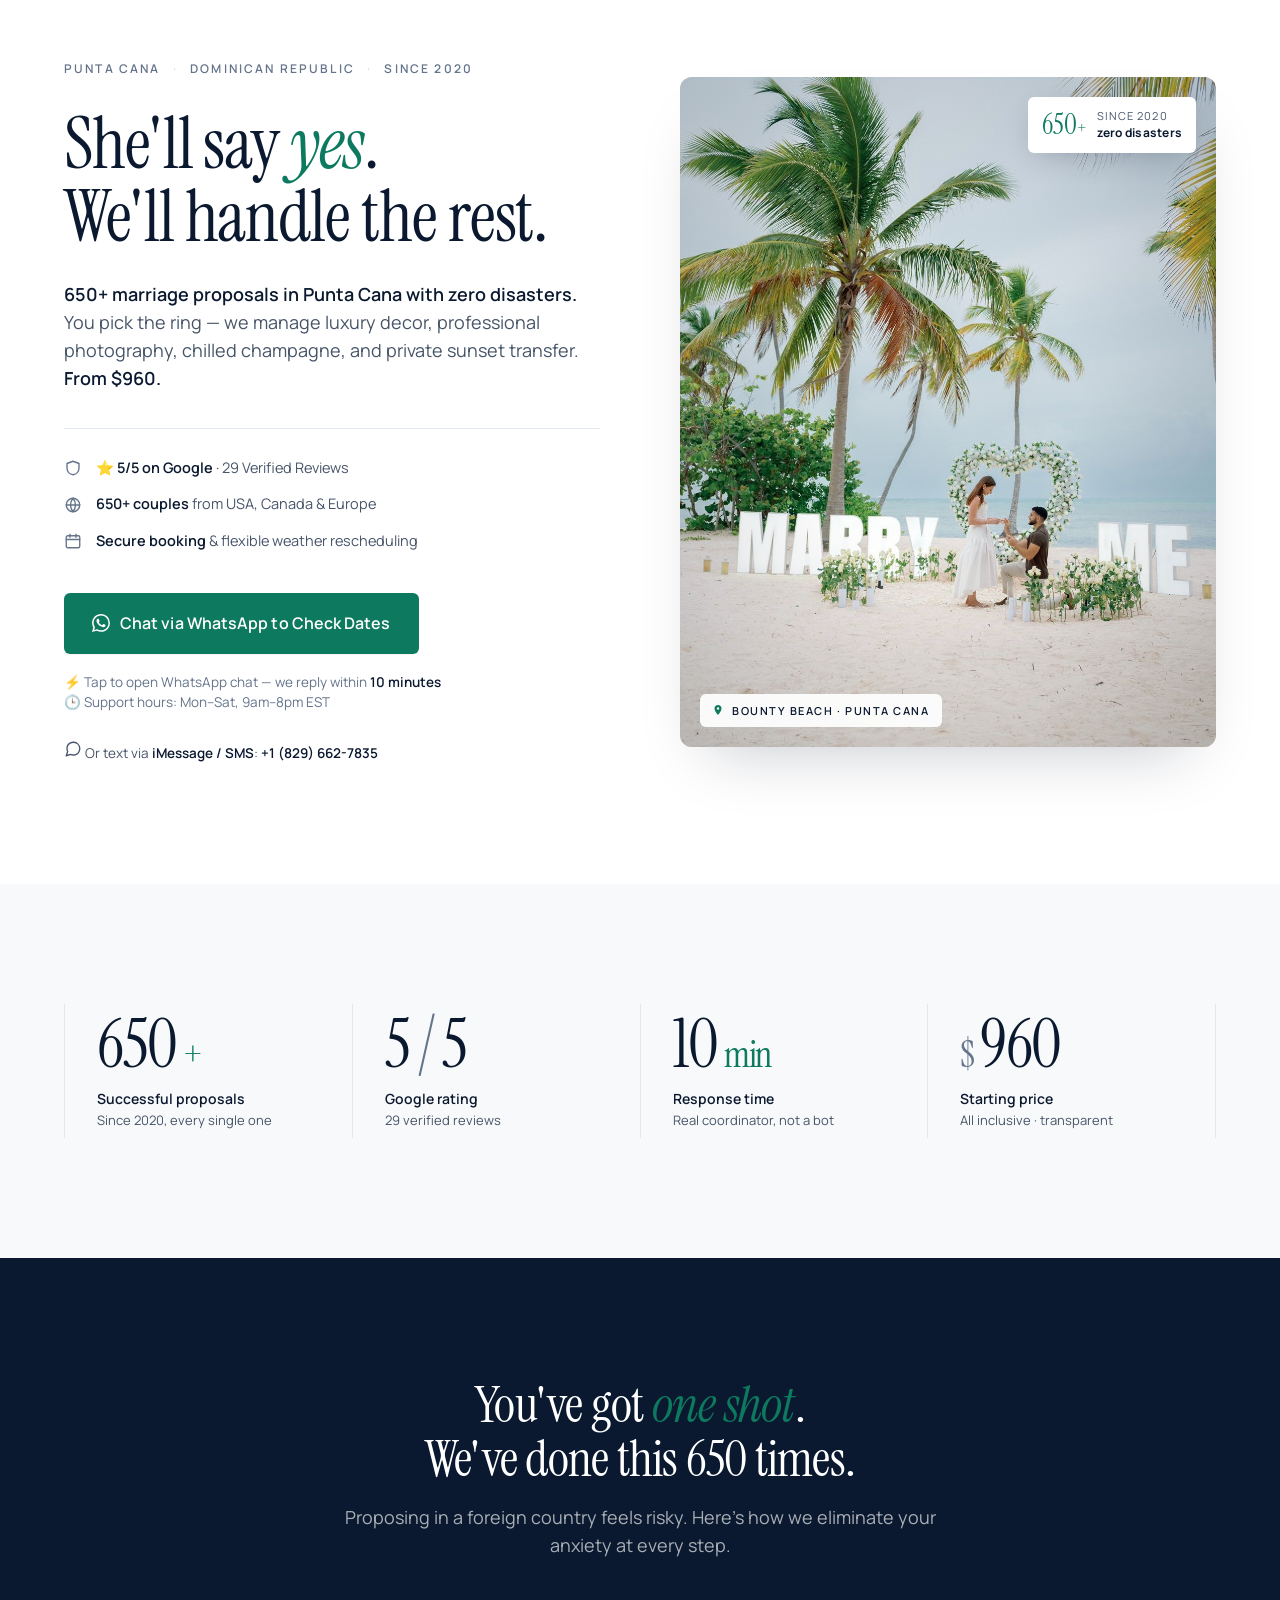
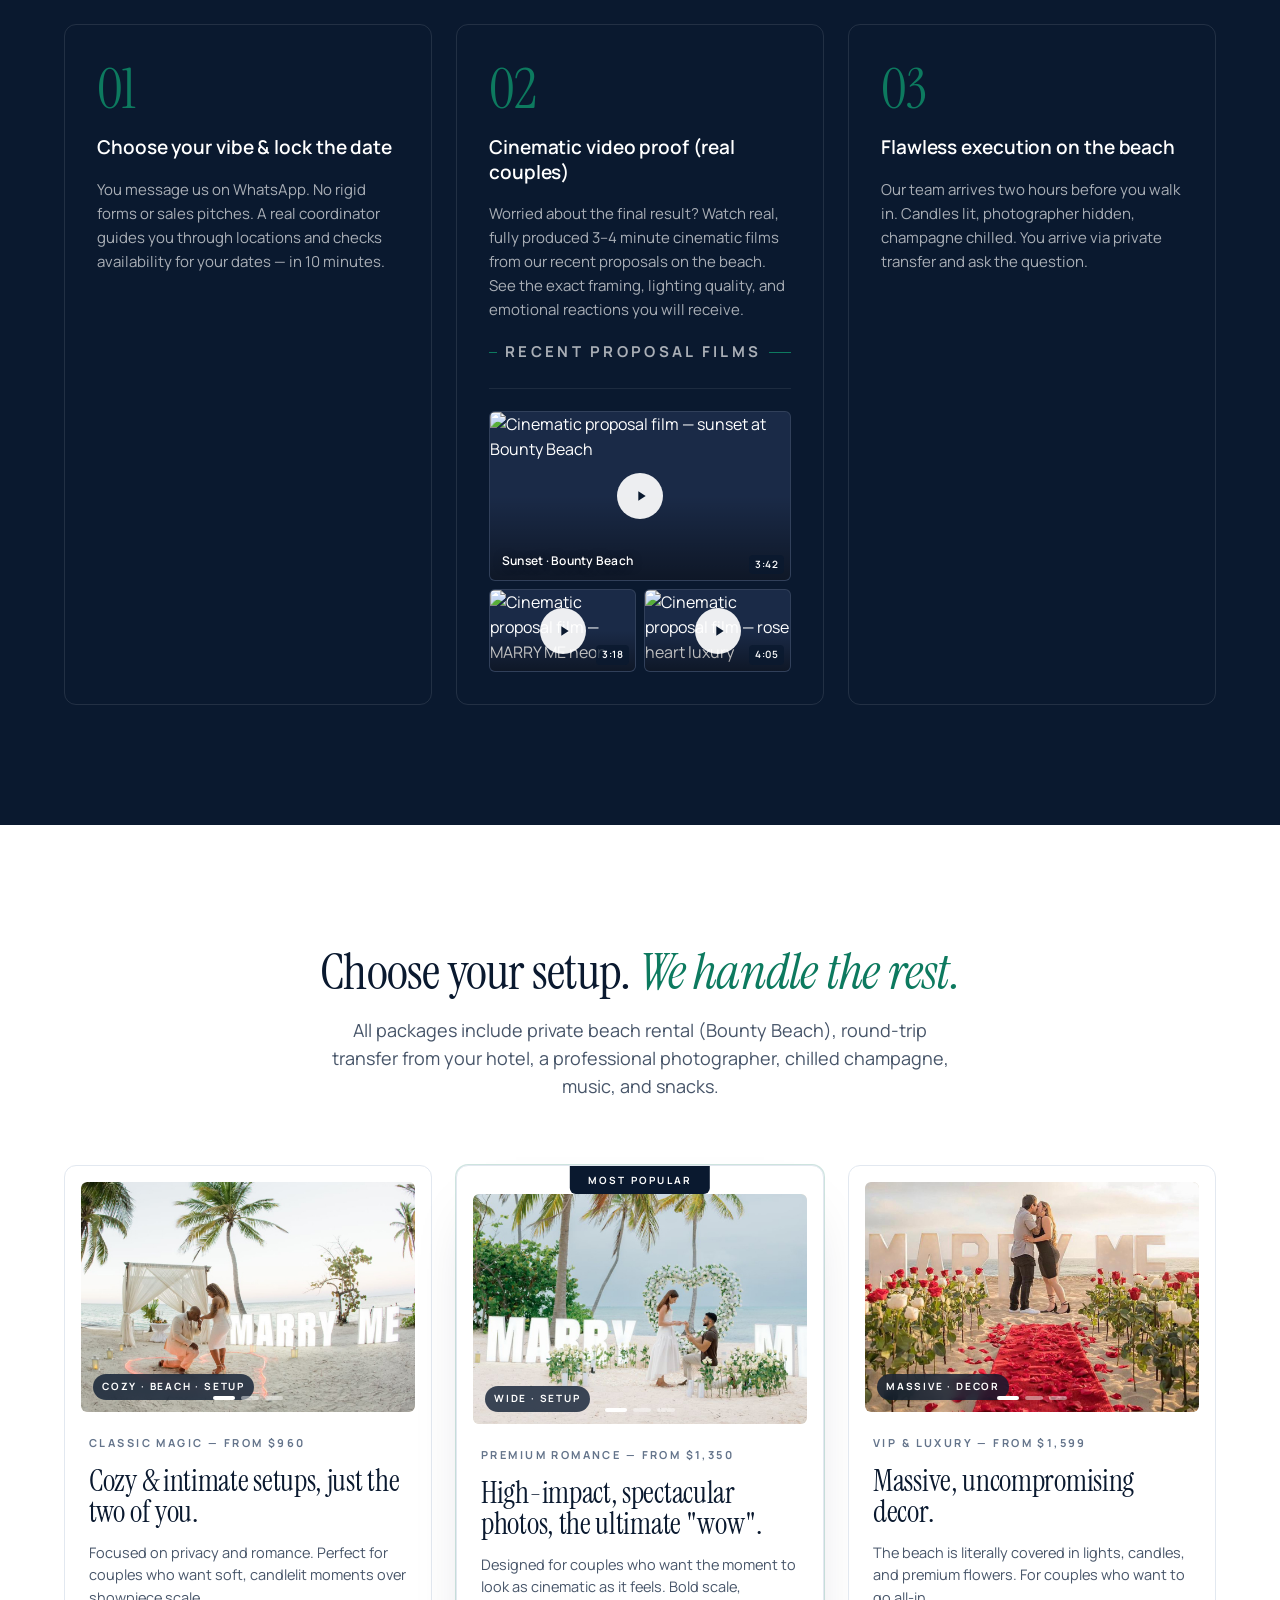
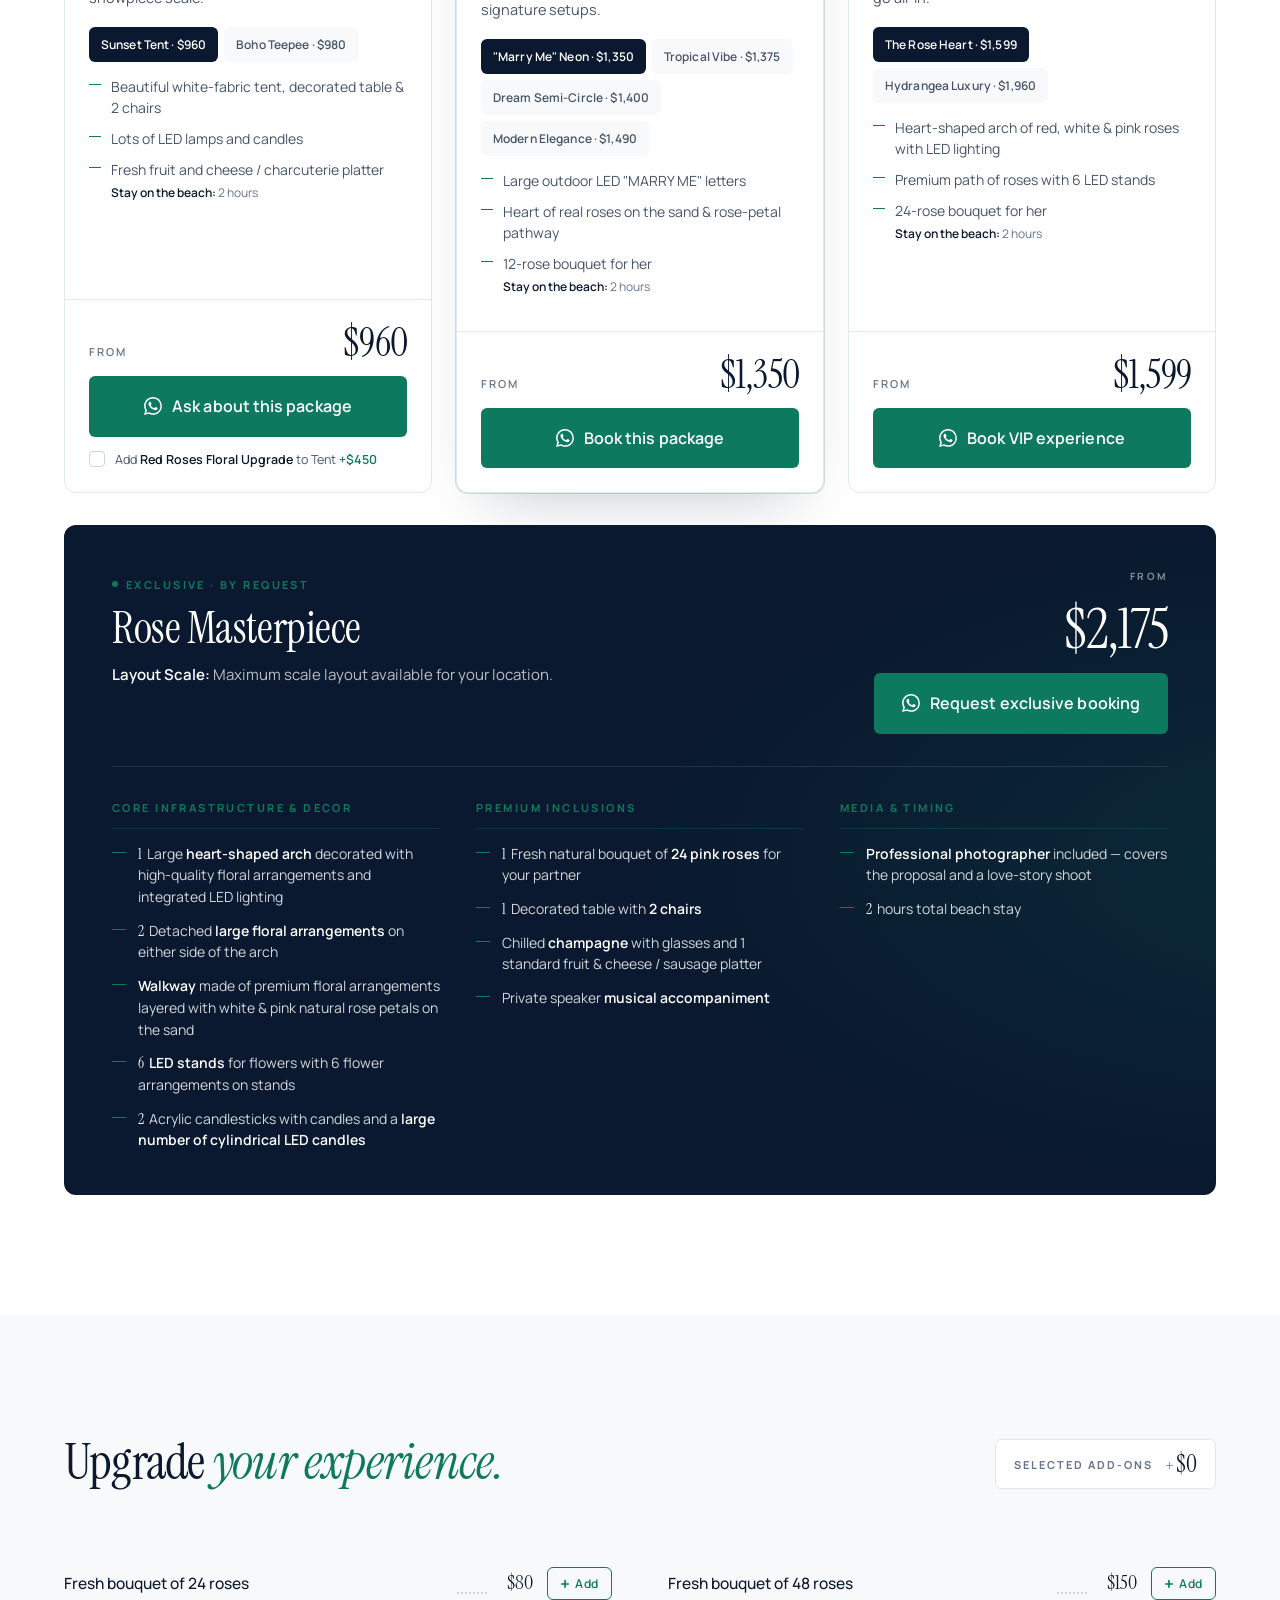
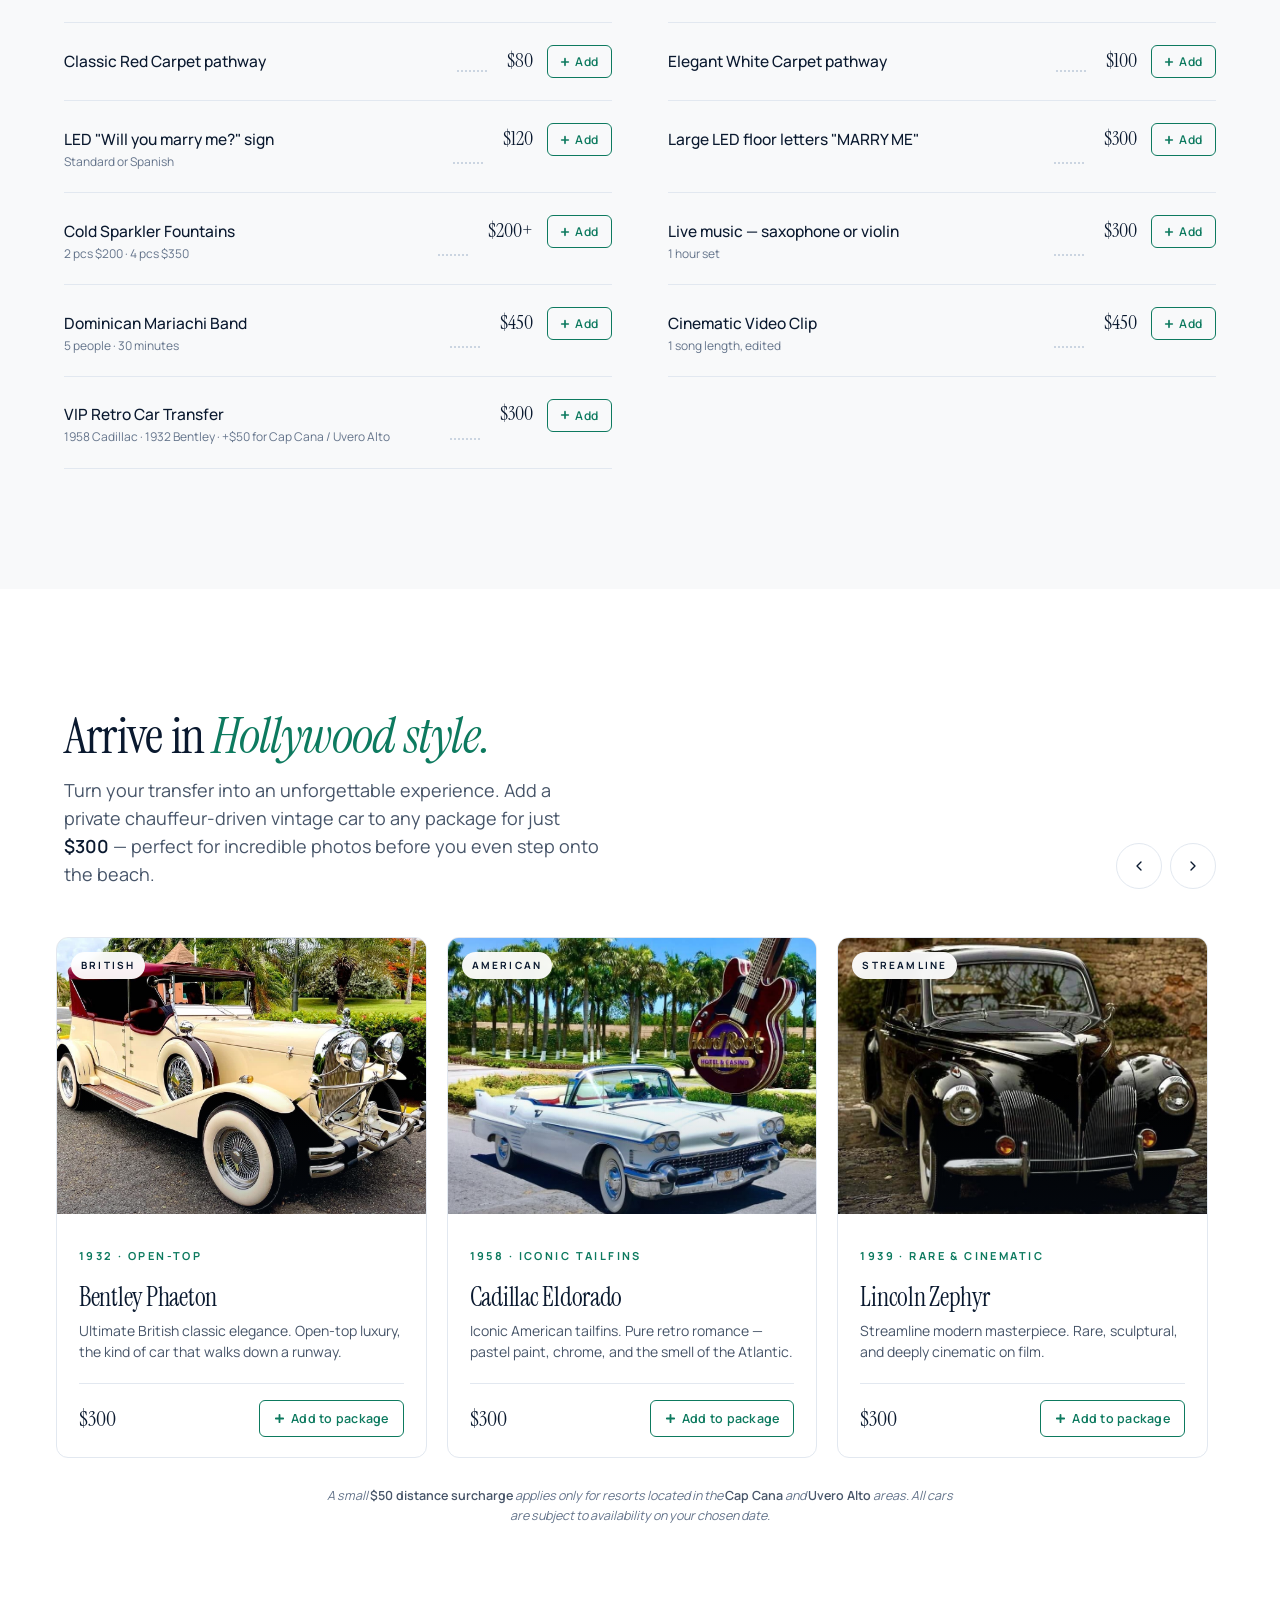
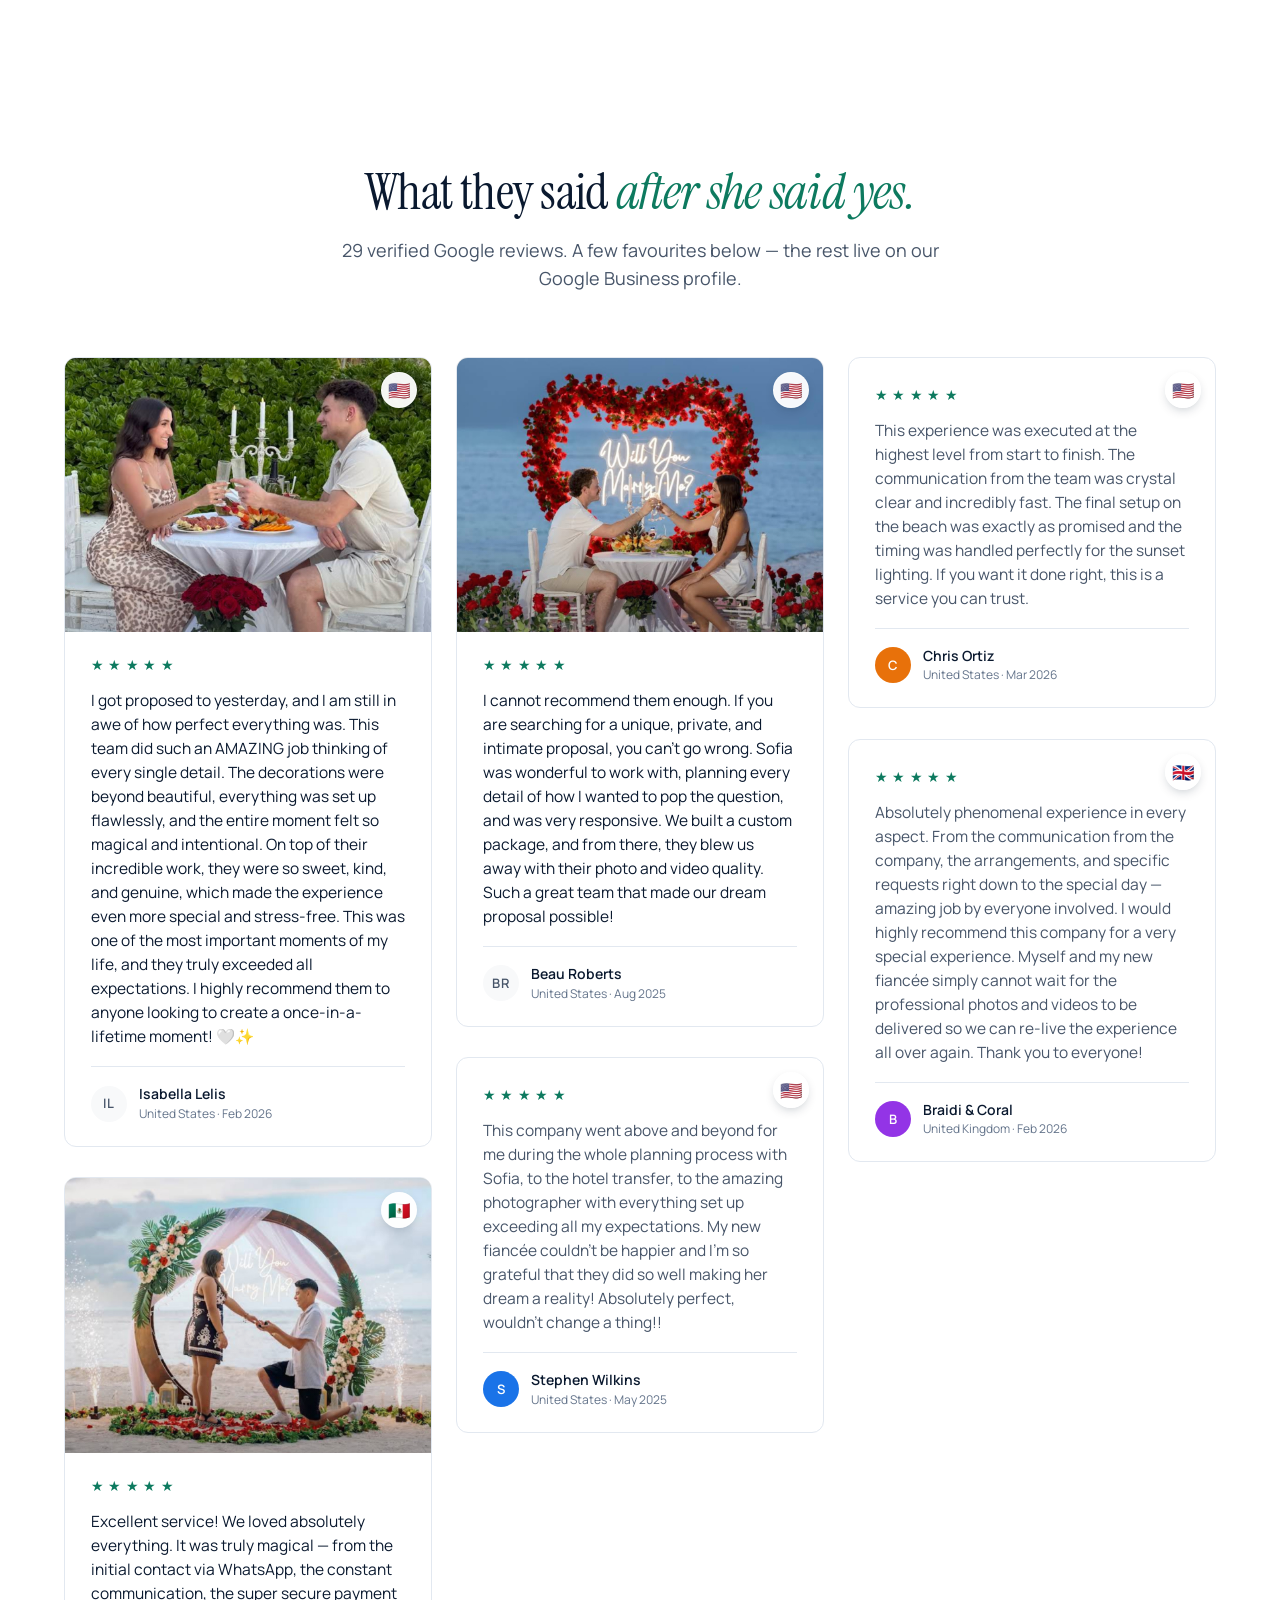
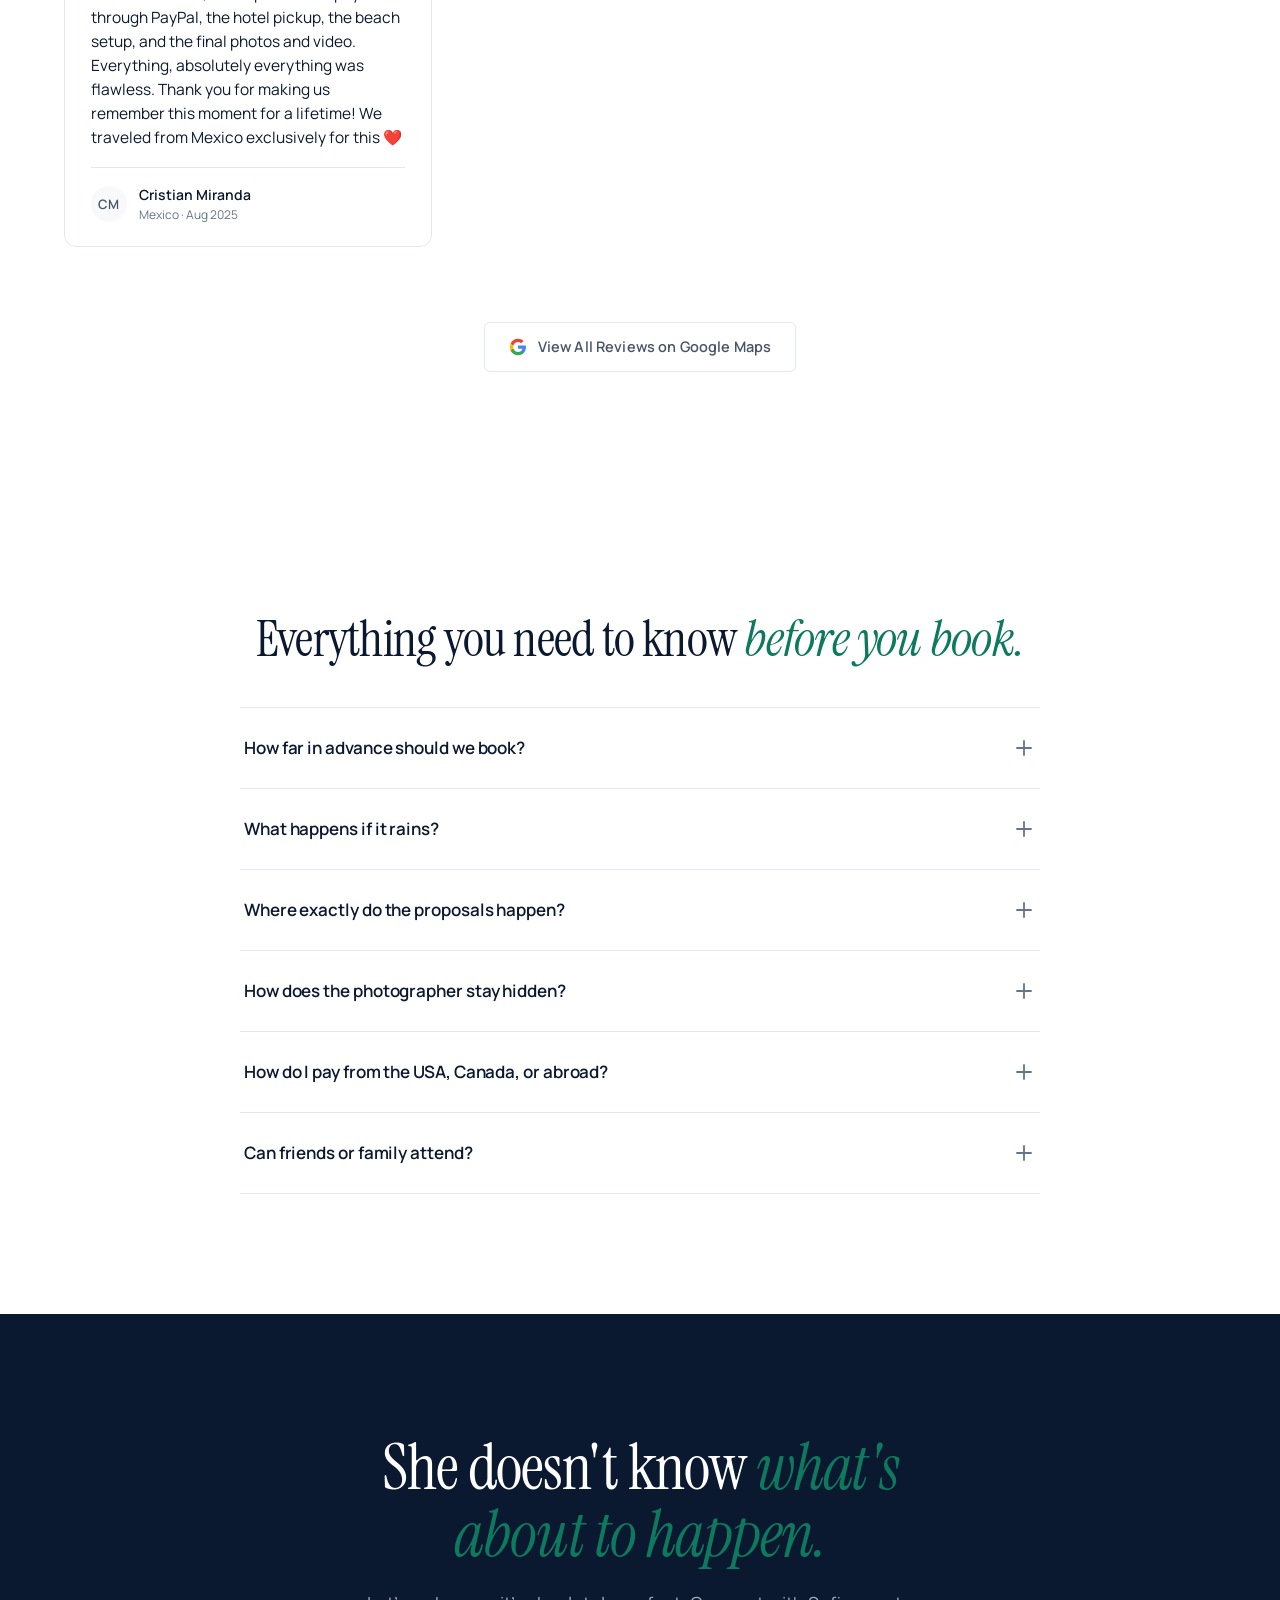
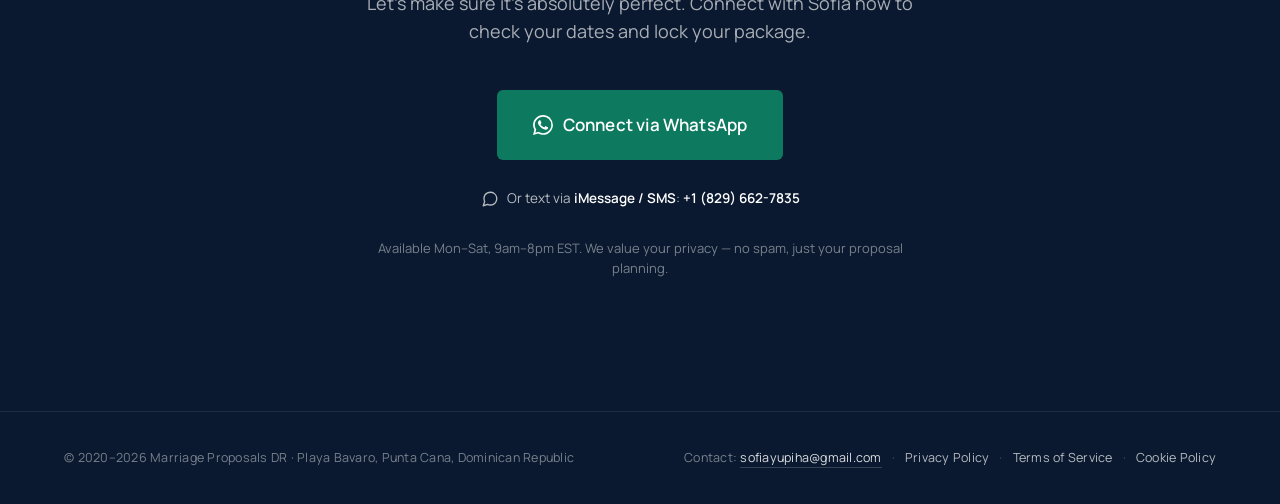
==== commit d688674a: "Add Cookie Policy page and link it from the footer https://claude.ai/code/session_01SLGAN5FoHBFZZPK7" ====
--- a/index.html
+++ b/index.html
@@ -3143,6 +3143,8 @@
         <a href="privacy.html" target="_blank" rel="noopener">Privacy Policy</a>
         <span class="footer-sep">·</span>
         <a href="terms.html" target="_blank" rel="noopener">Terms of Service</a>
+        <span class="footer-sep">·</span>
+        <a href="cookies.html" target="_blank" rel="noopener">Cookie Policy</a>
       </span>
     </div>
   </div>
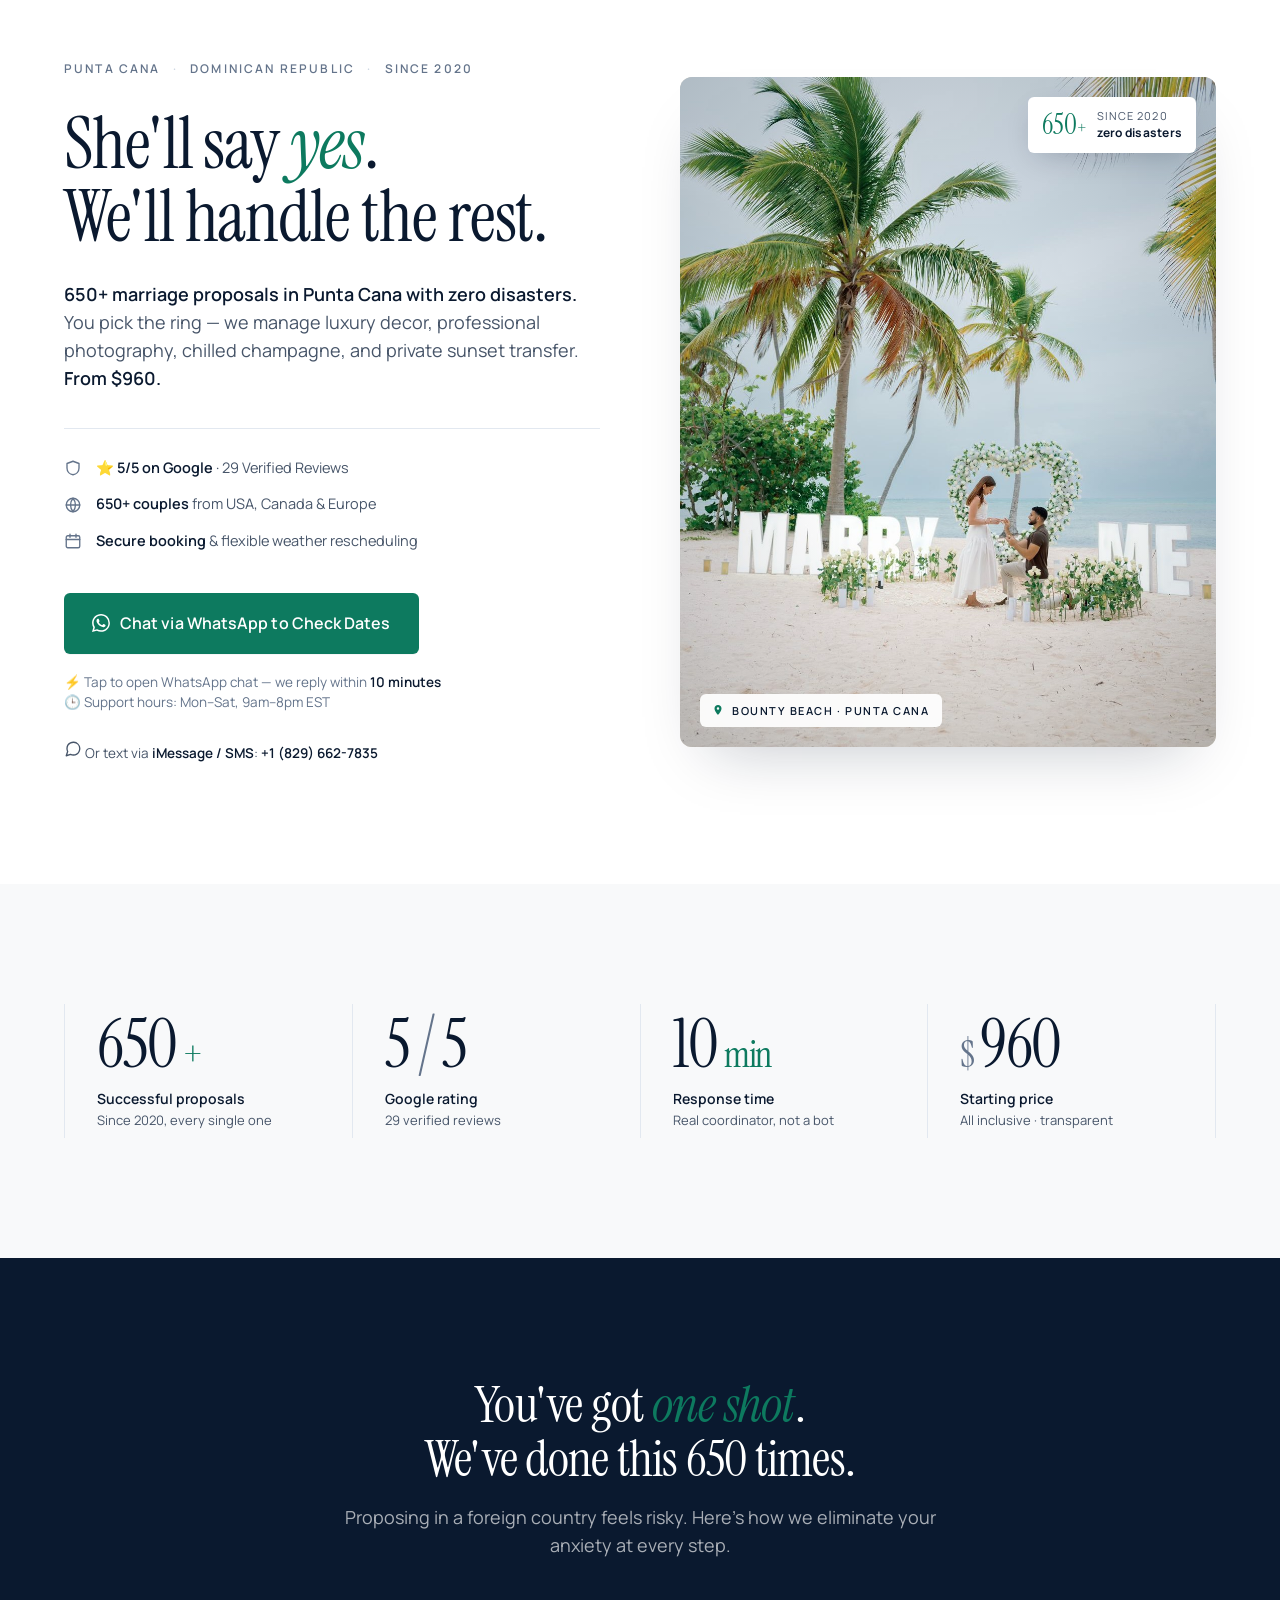
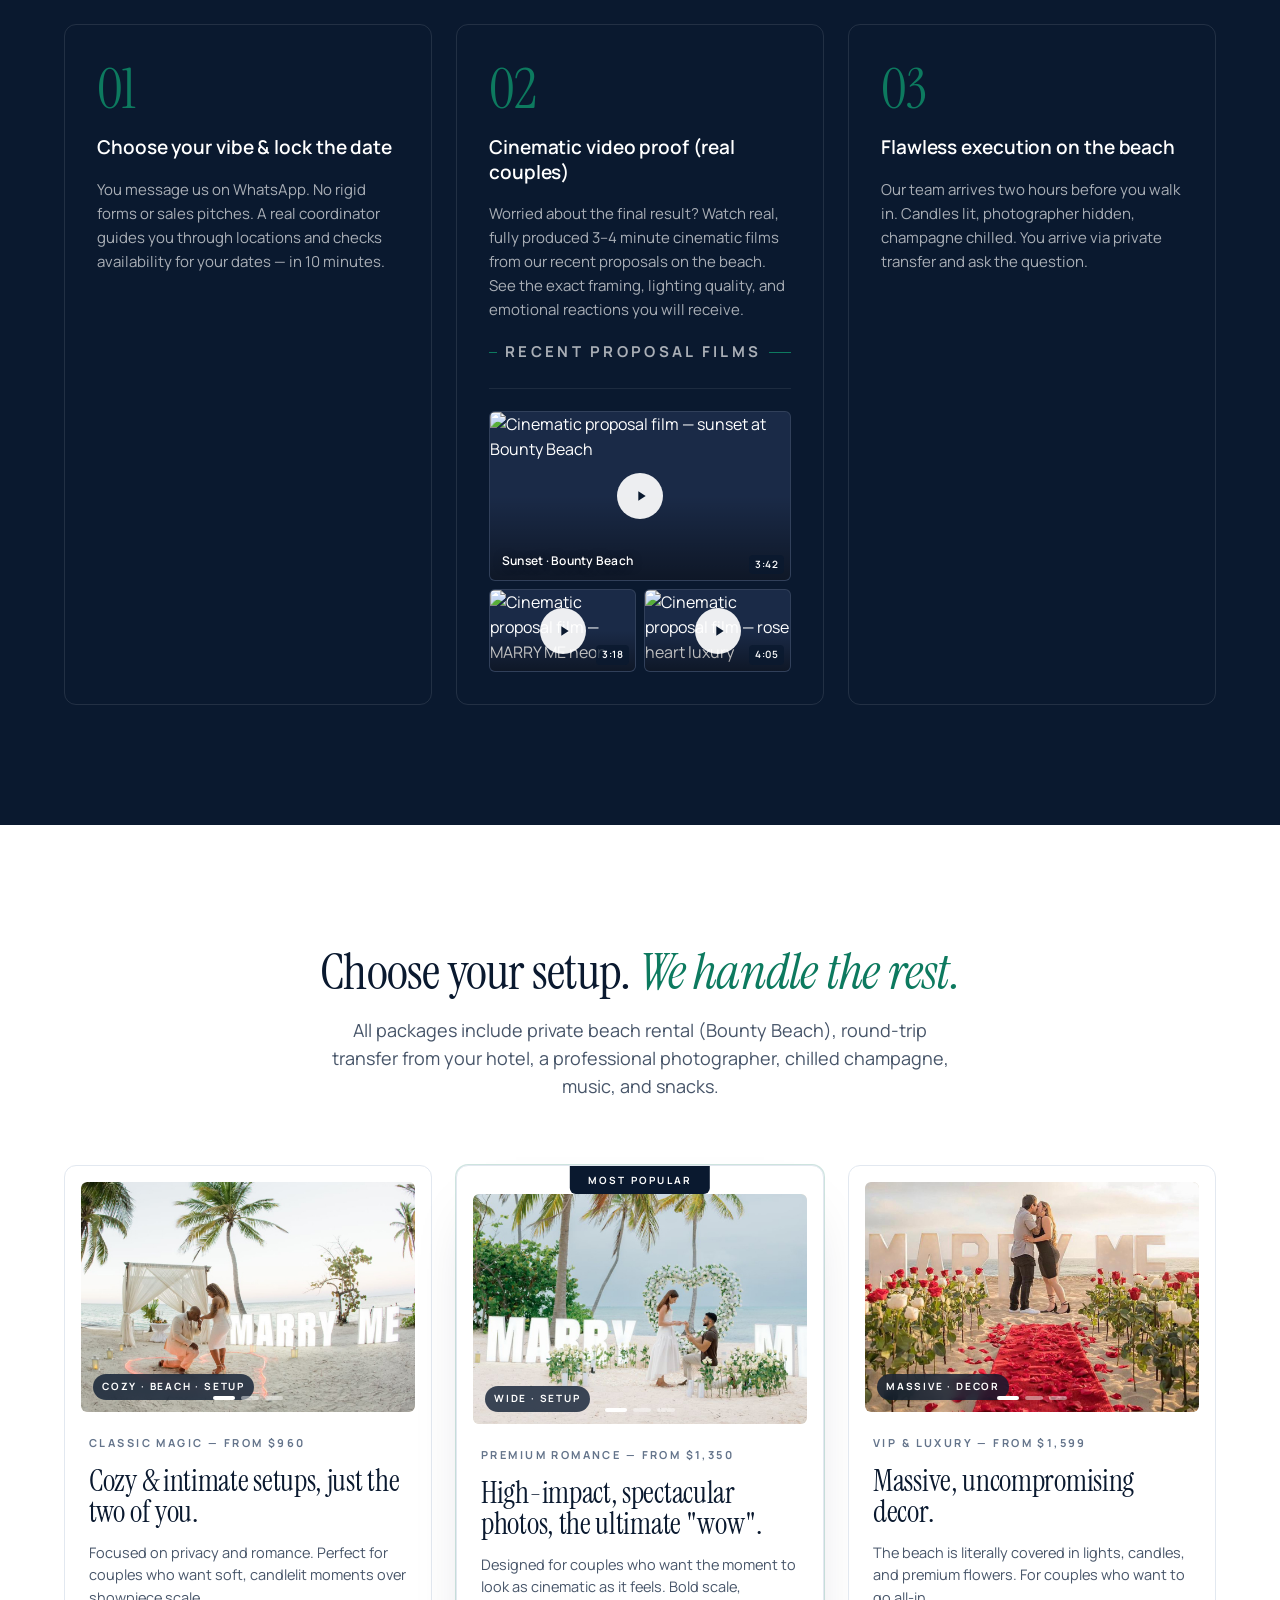
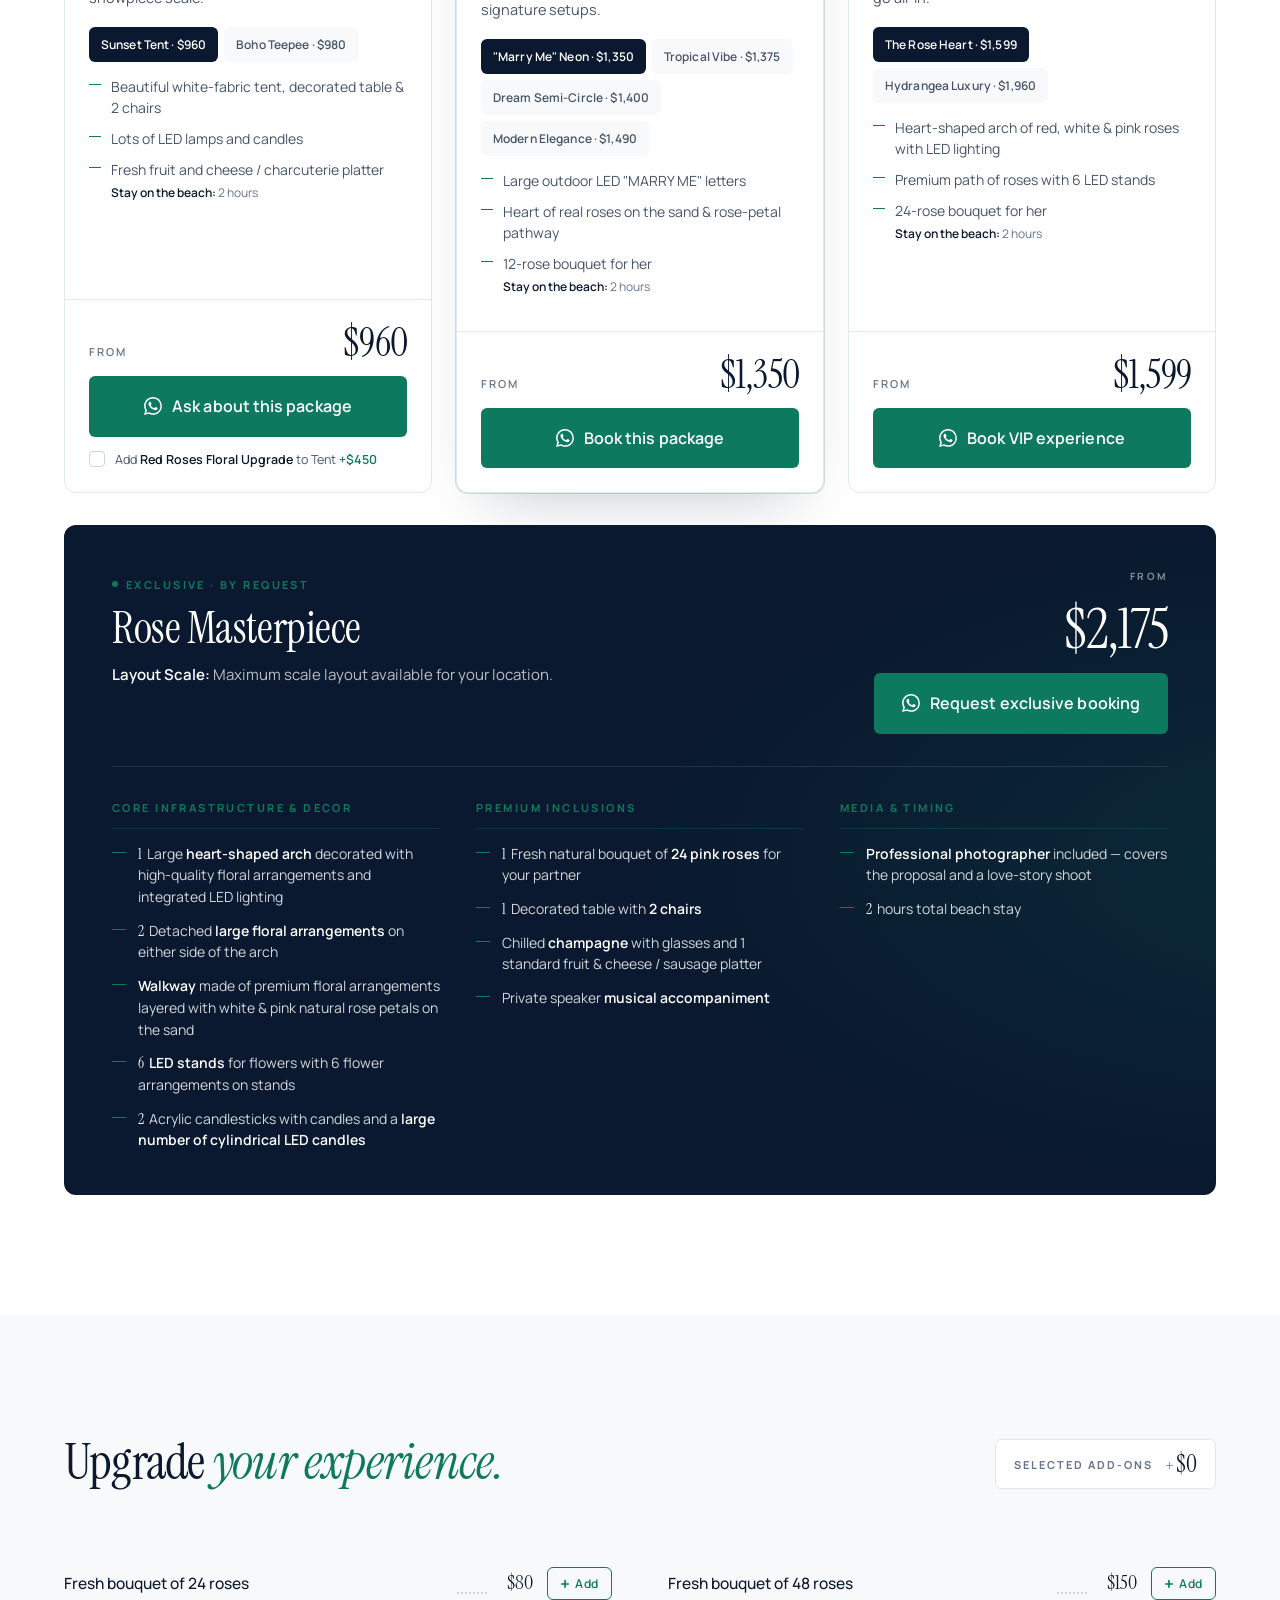
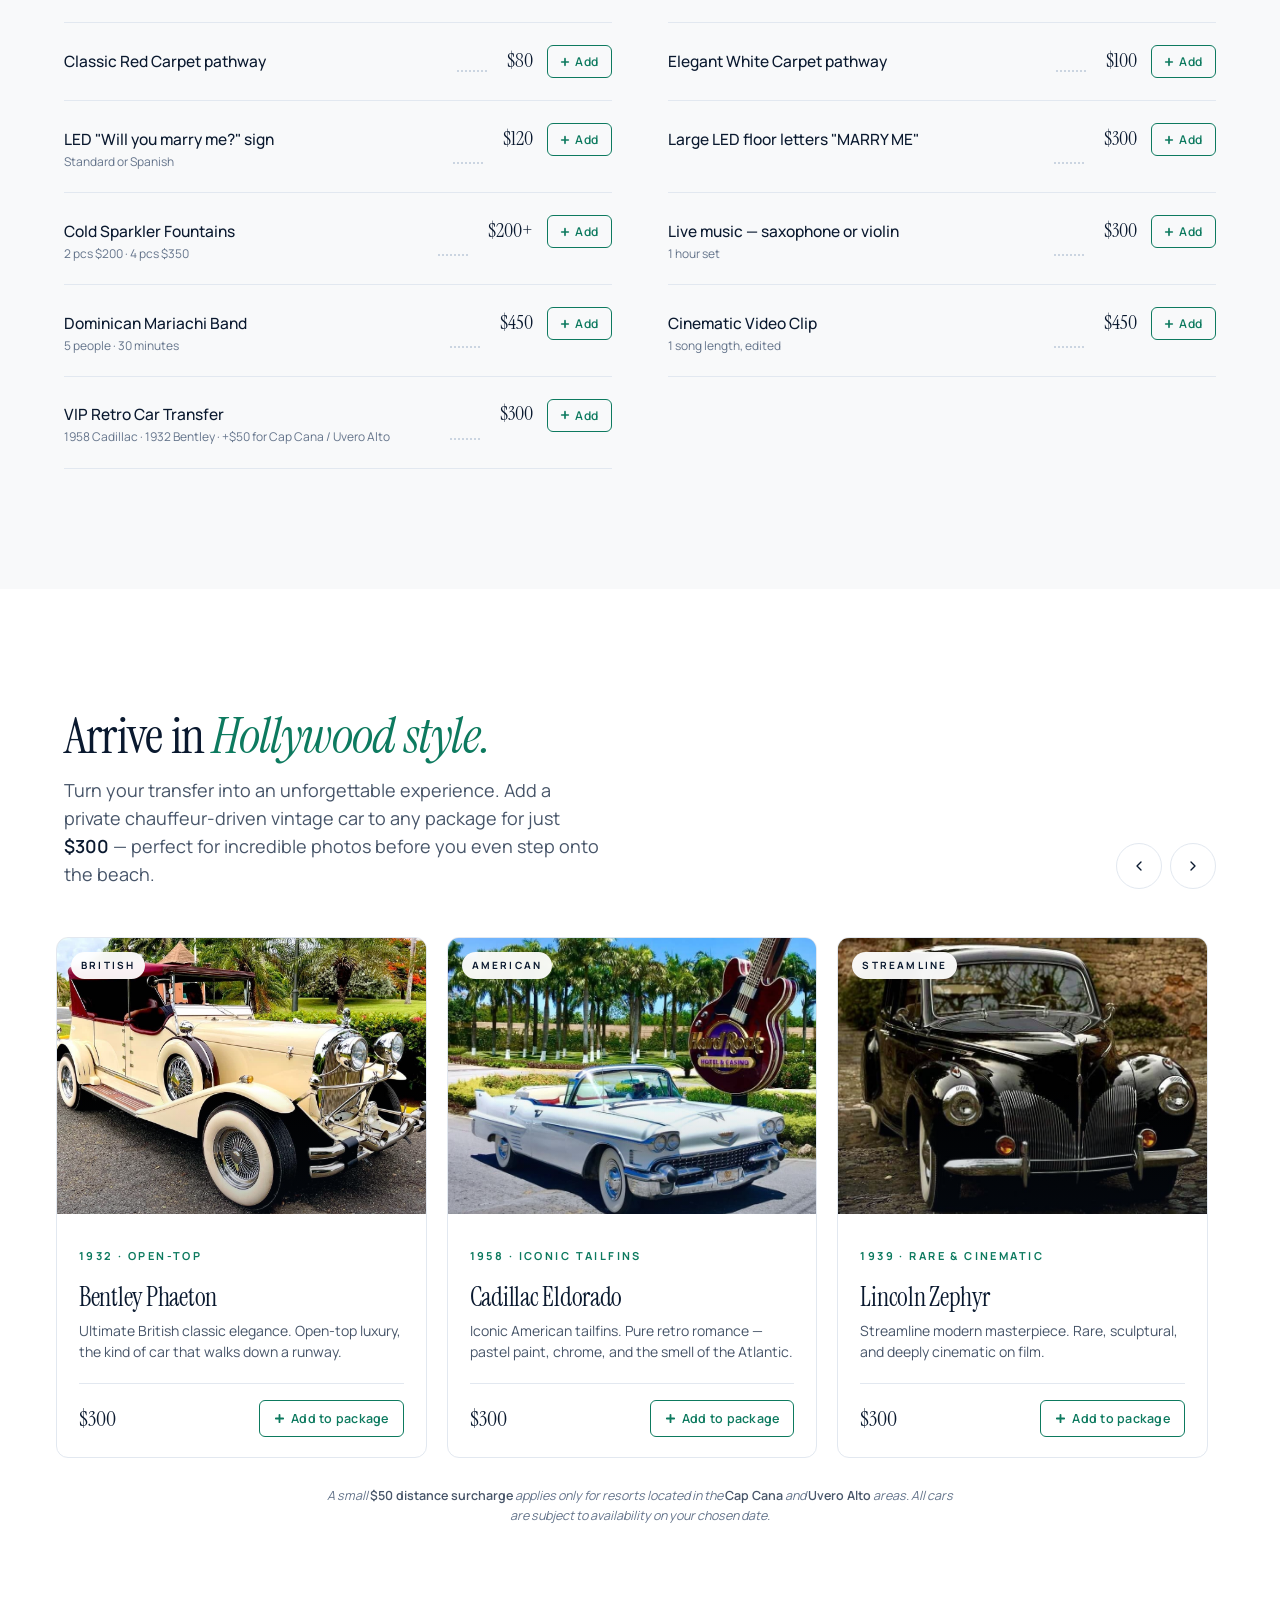
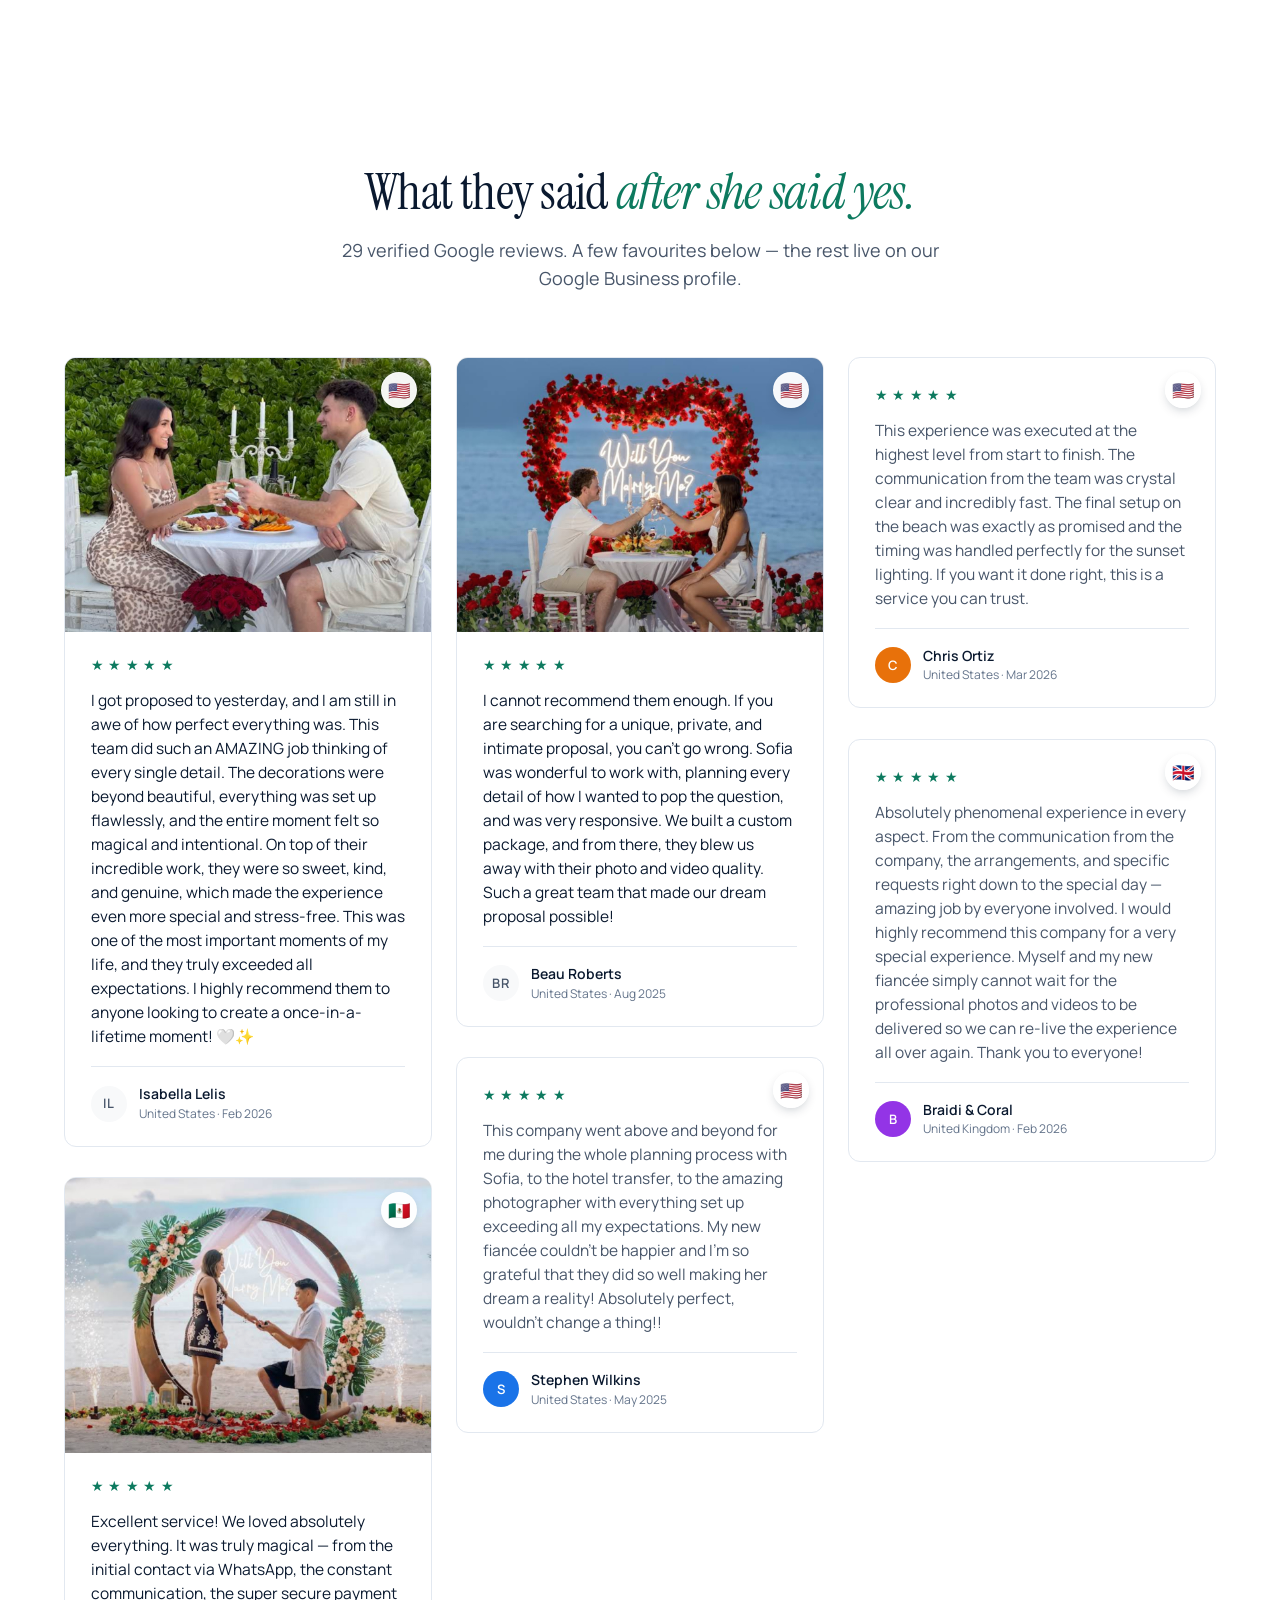
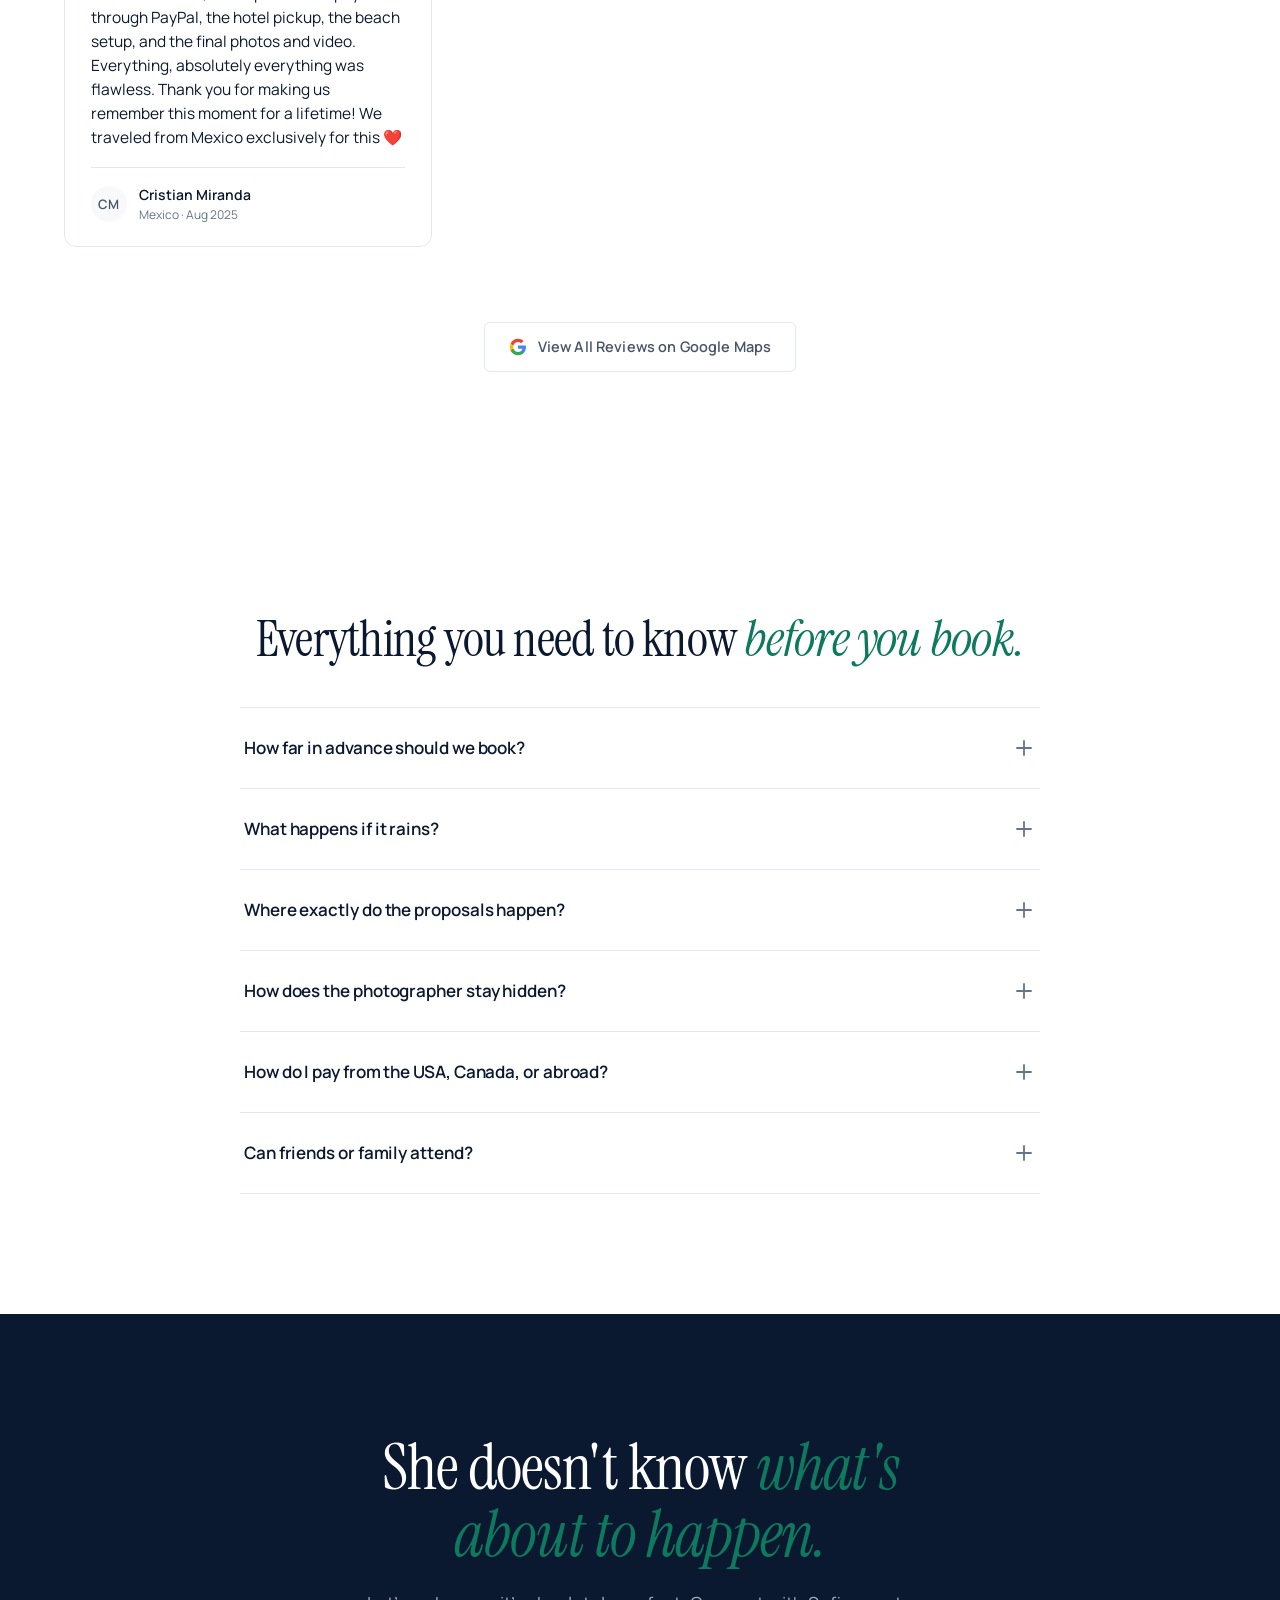
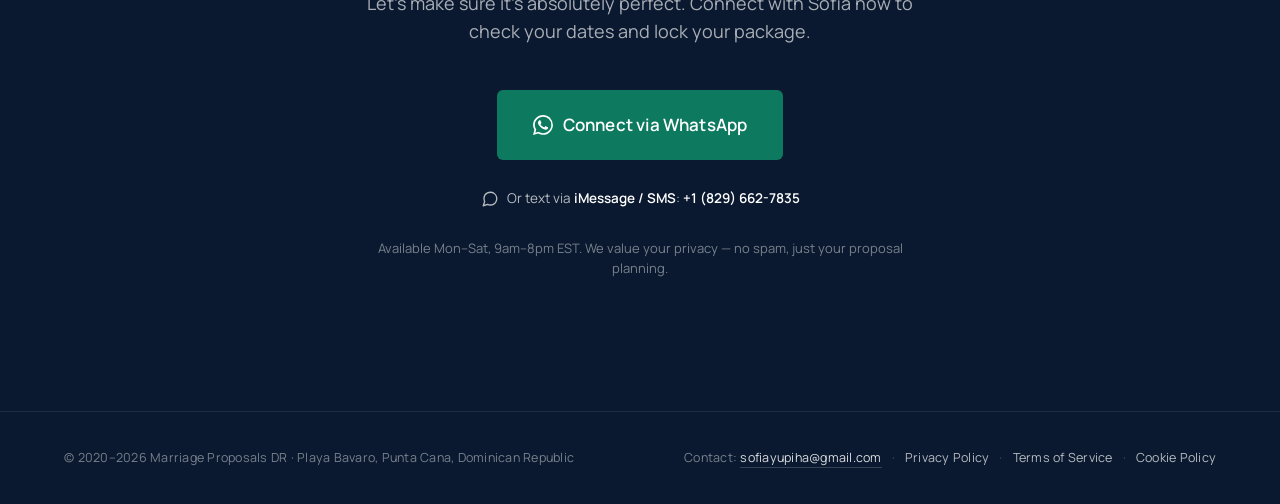
==== commit bc8440ed: "Fix hero eyebrow wrap on mobile: keep separator dots from orphaning https://claude.ai/code/session_0" ====
--- a/index.html
+++ b/index.html
@@ -111,6 +111,9 @@
   margin: 0 0 28px;
 }
 .eyebrow .dot { color: var(--line-dot); margin: 0 8px; }
+/* Keep each label glued to its trailing separator so a "·" never wraps
+   to the start of a new line. */
+.eyebrow .eb-seg { white-space: nowrap; }
 
 h1.display {
   font-family: var(--font-display);
@@ -2107,7 +2110,7 @@
       <div class="hero-left">
 
         <p class="eyebrow fade-up" data-delay="0">
-          Punta Cana <span class="dot">·</span> Dominican Republic <span class="dot">·</span> Since 2020
+          <span class="eb-seg">Punta Cana <span class="dot">·</span></span> <span class="eb-seg">Dominican Republic <span class="dot">·</span></span> <span class="eb-seg">Since 2020</span>
         </p>
 
         <h1 class="display fade-up" data-delay="100">
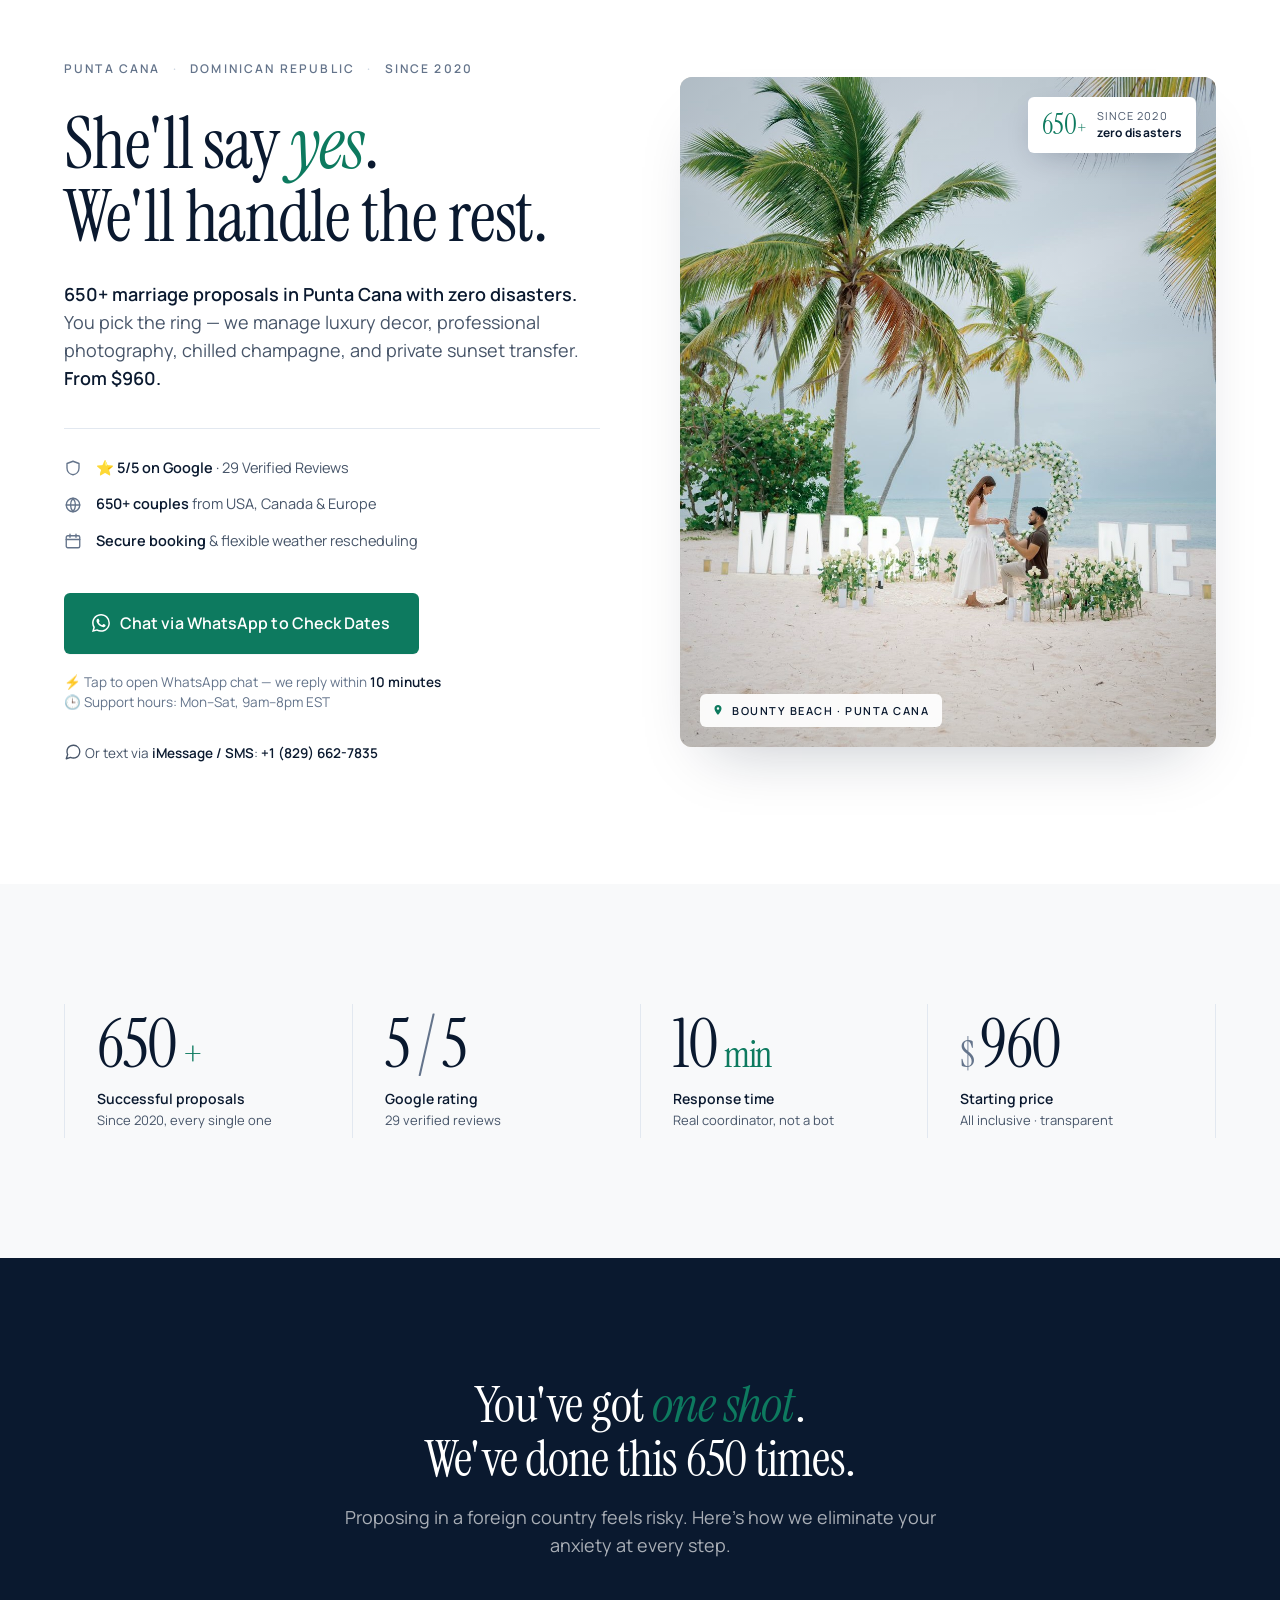
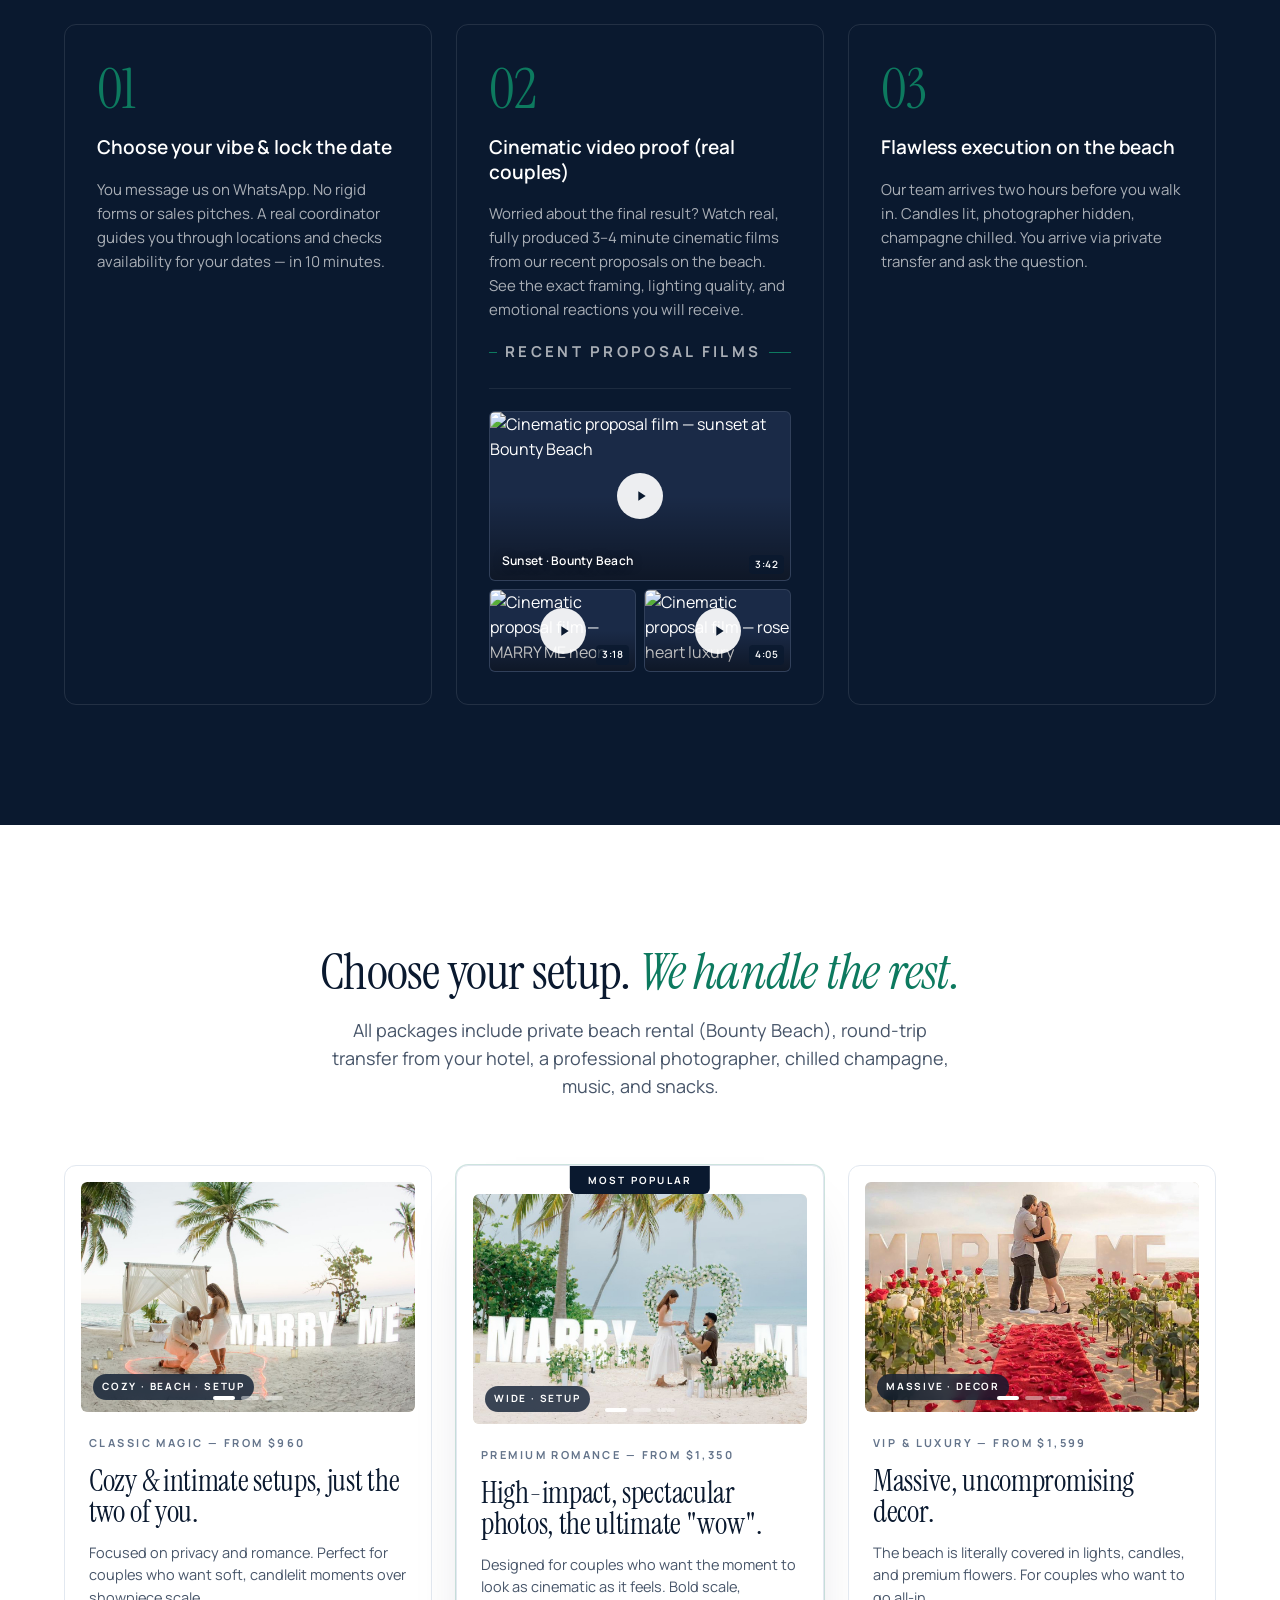
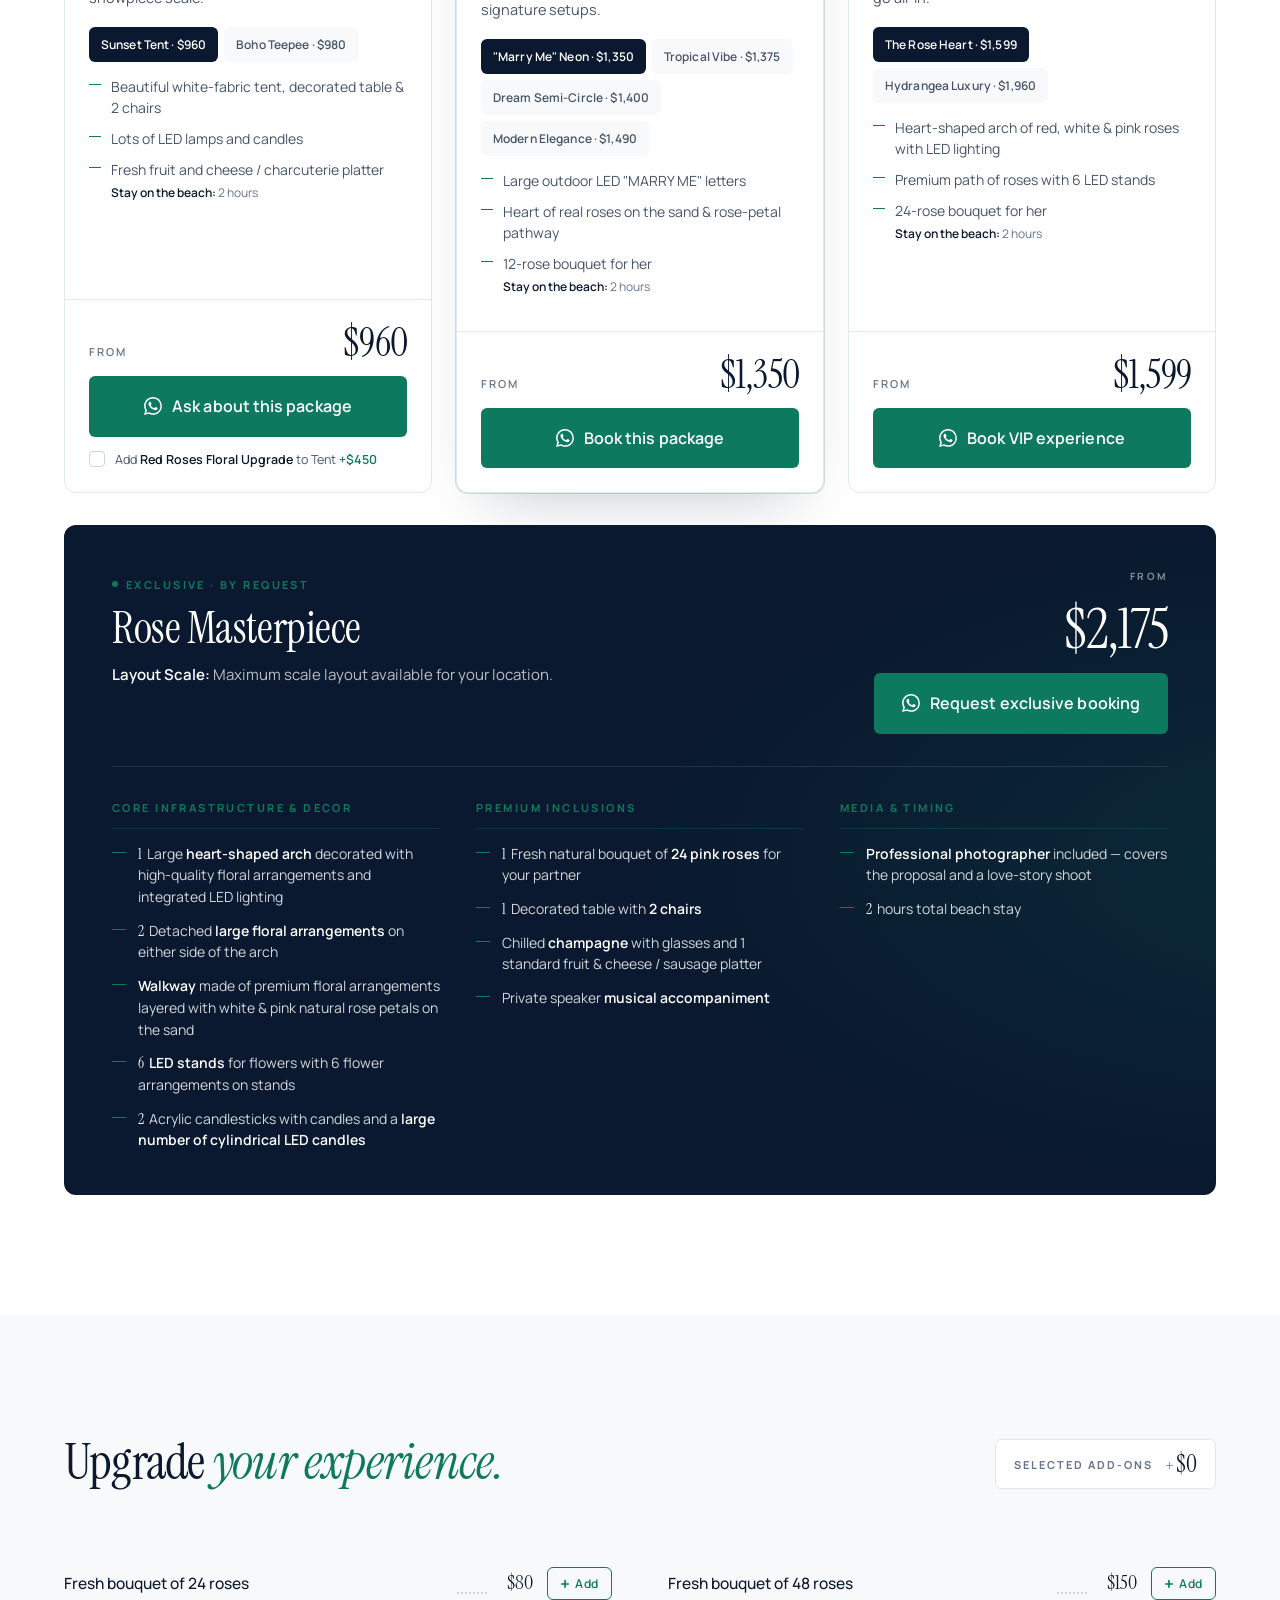
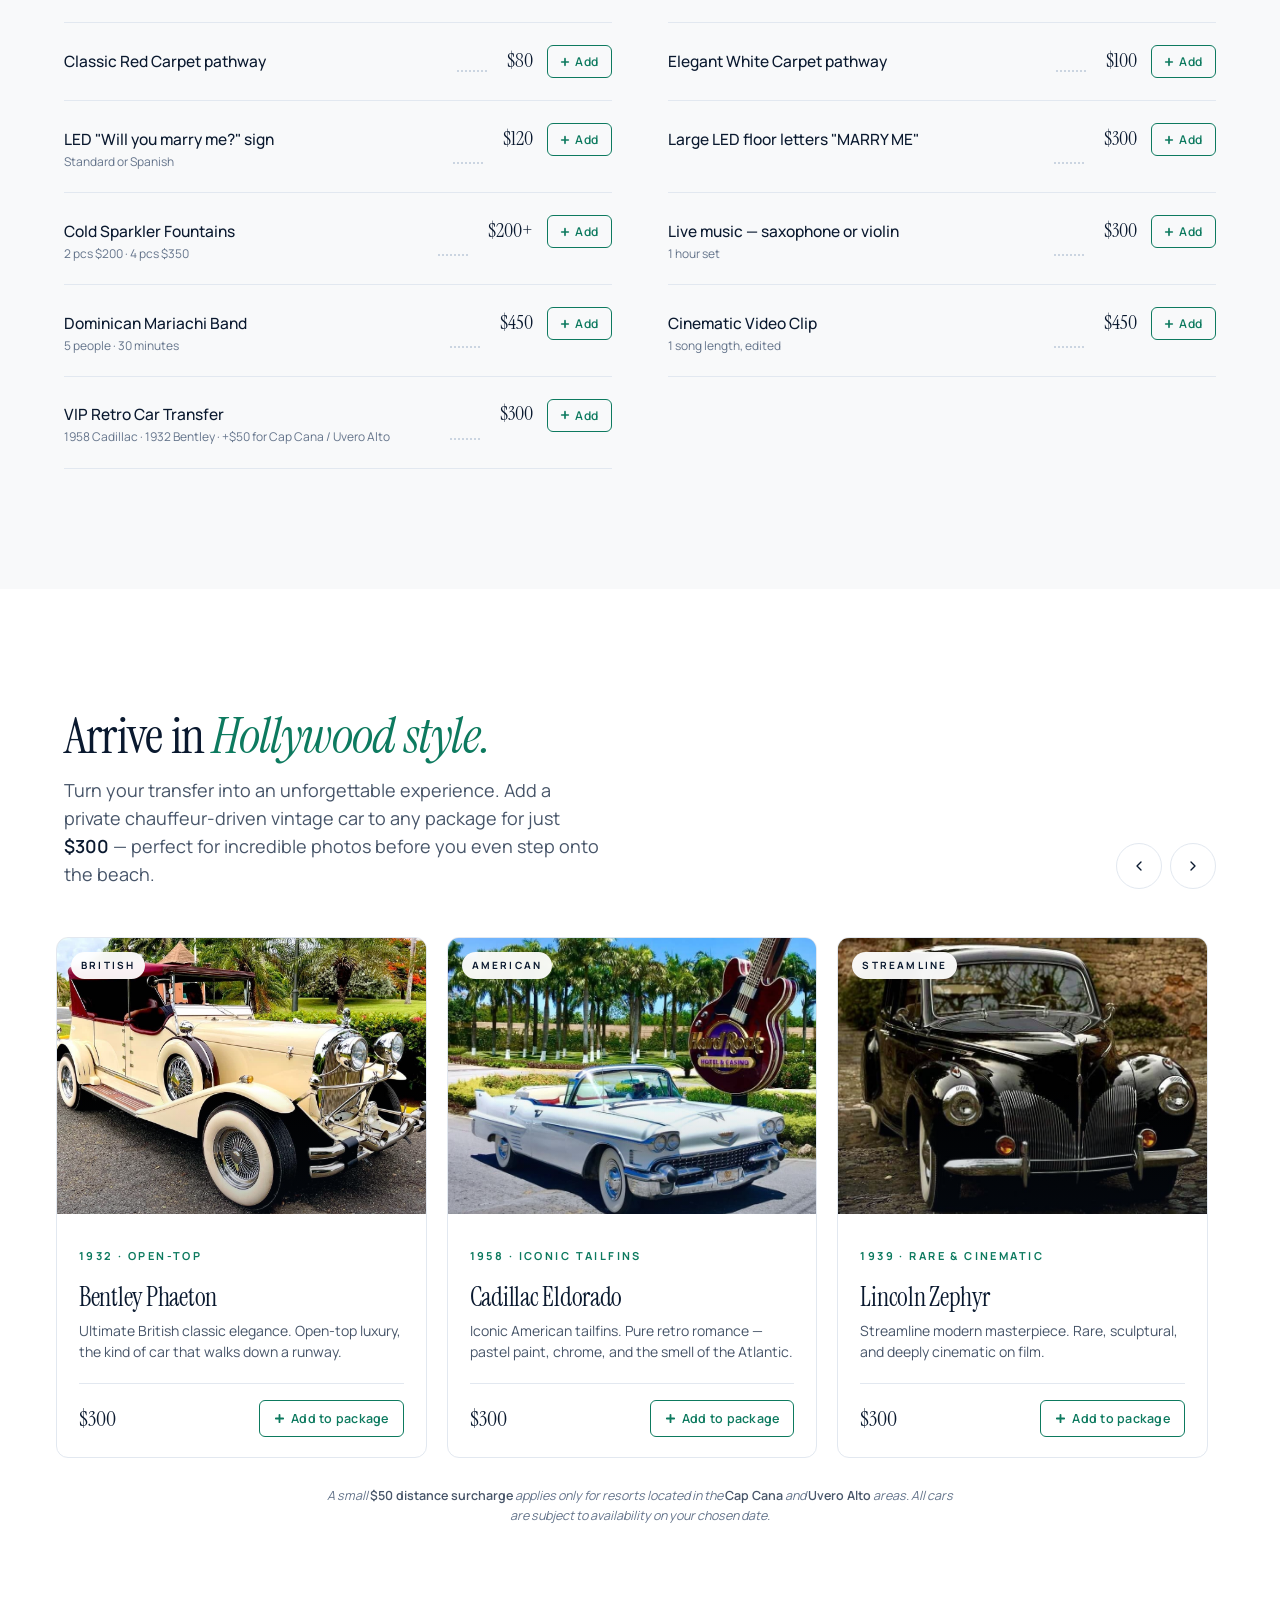
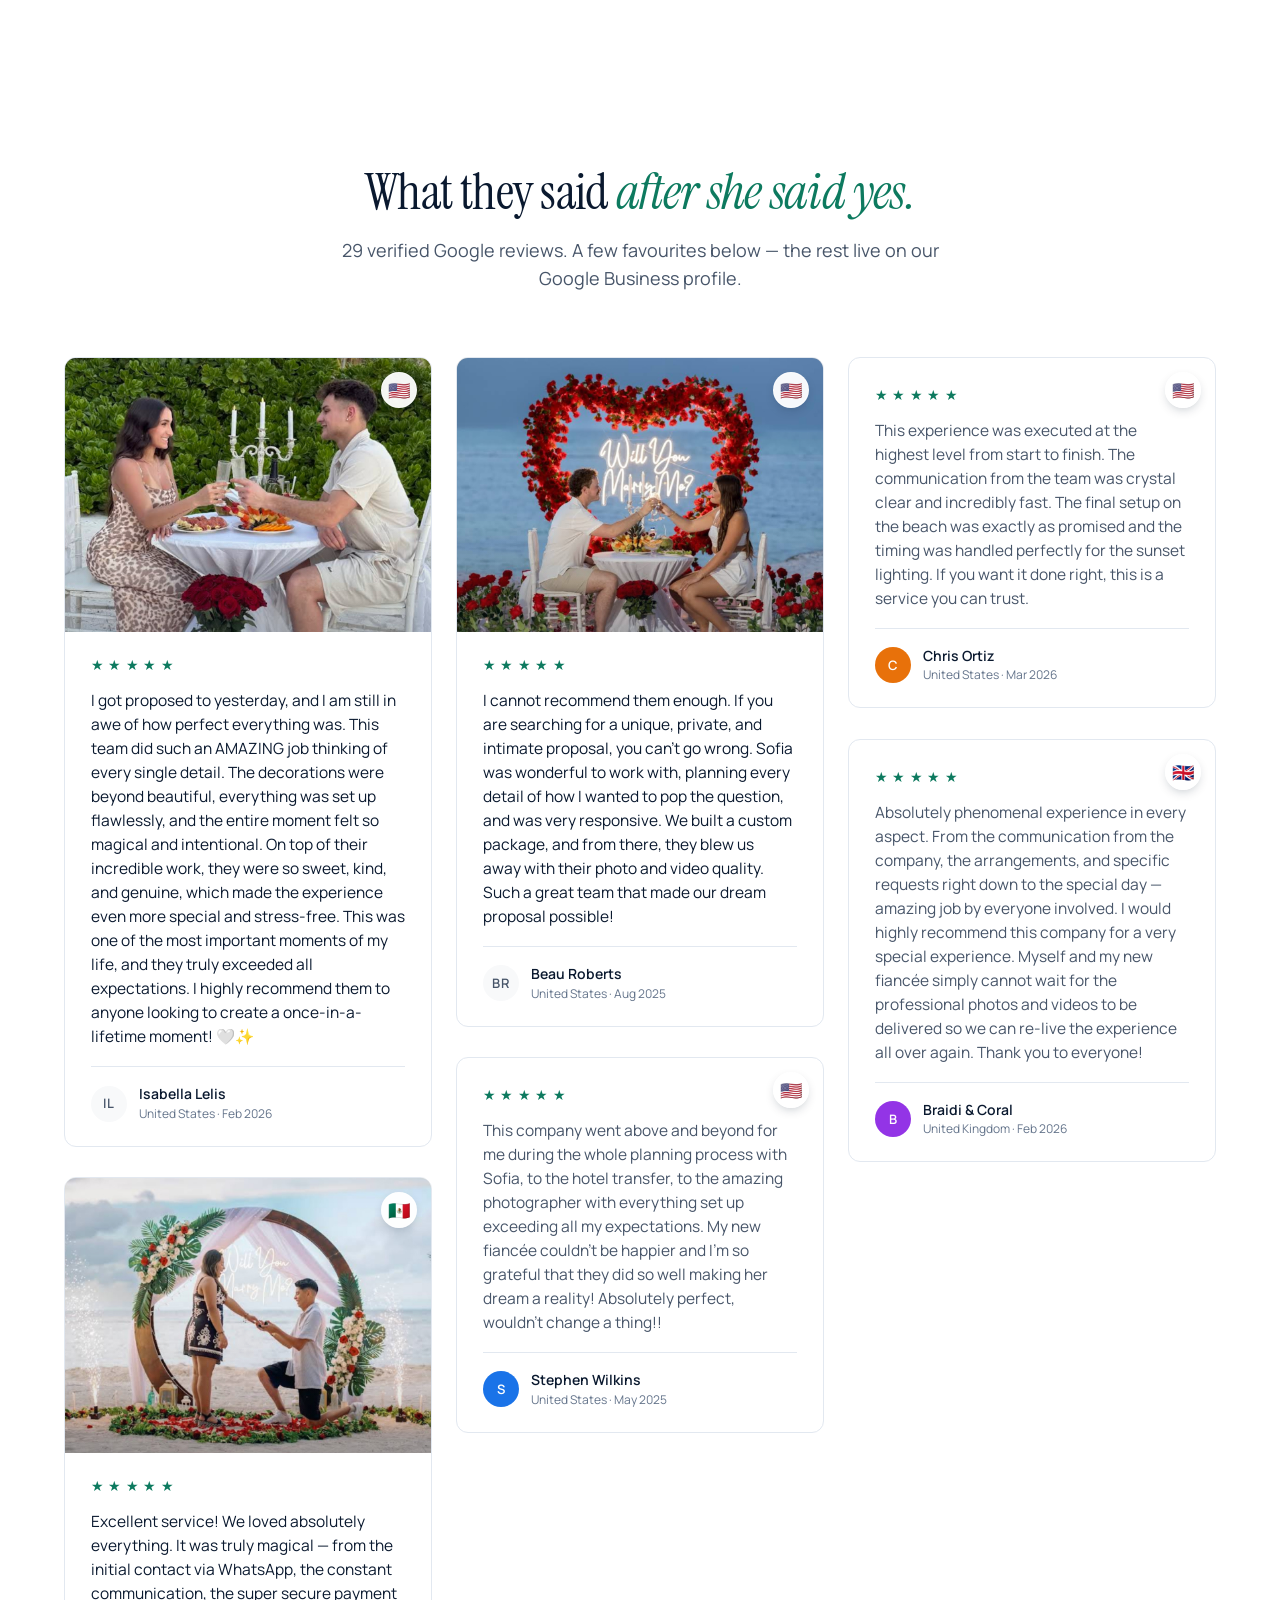
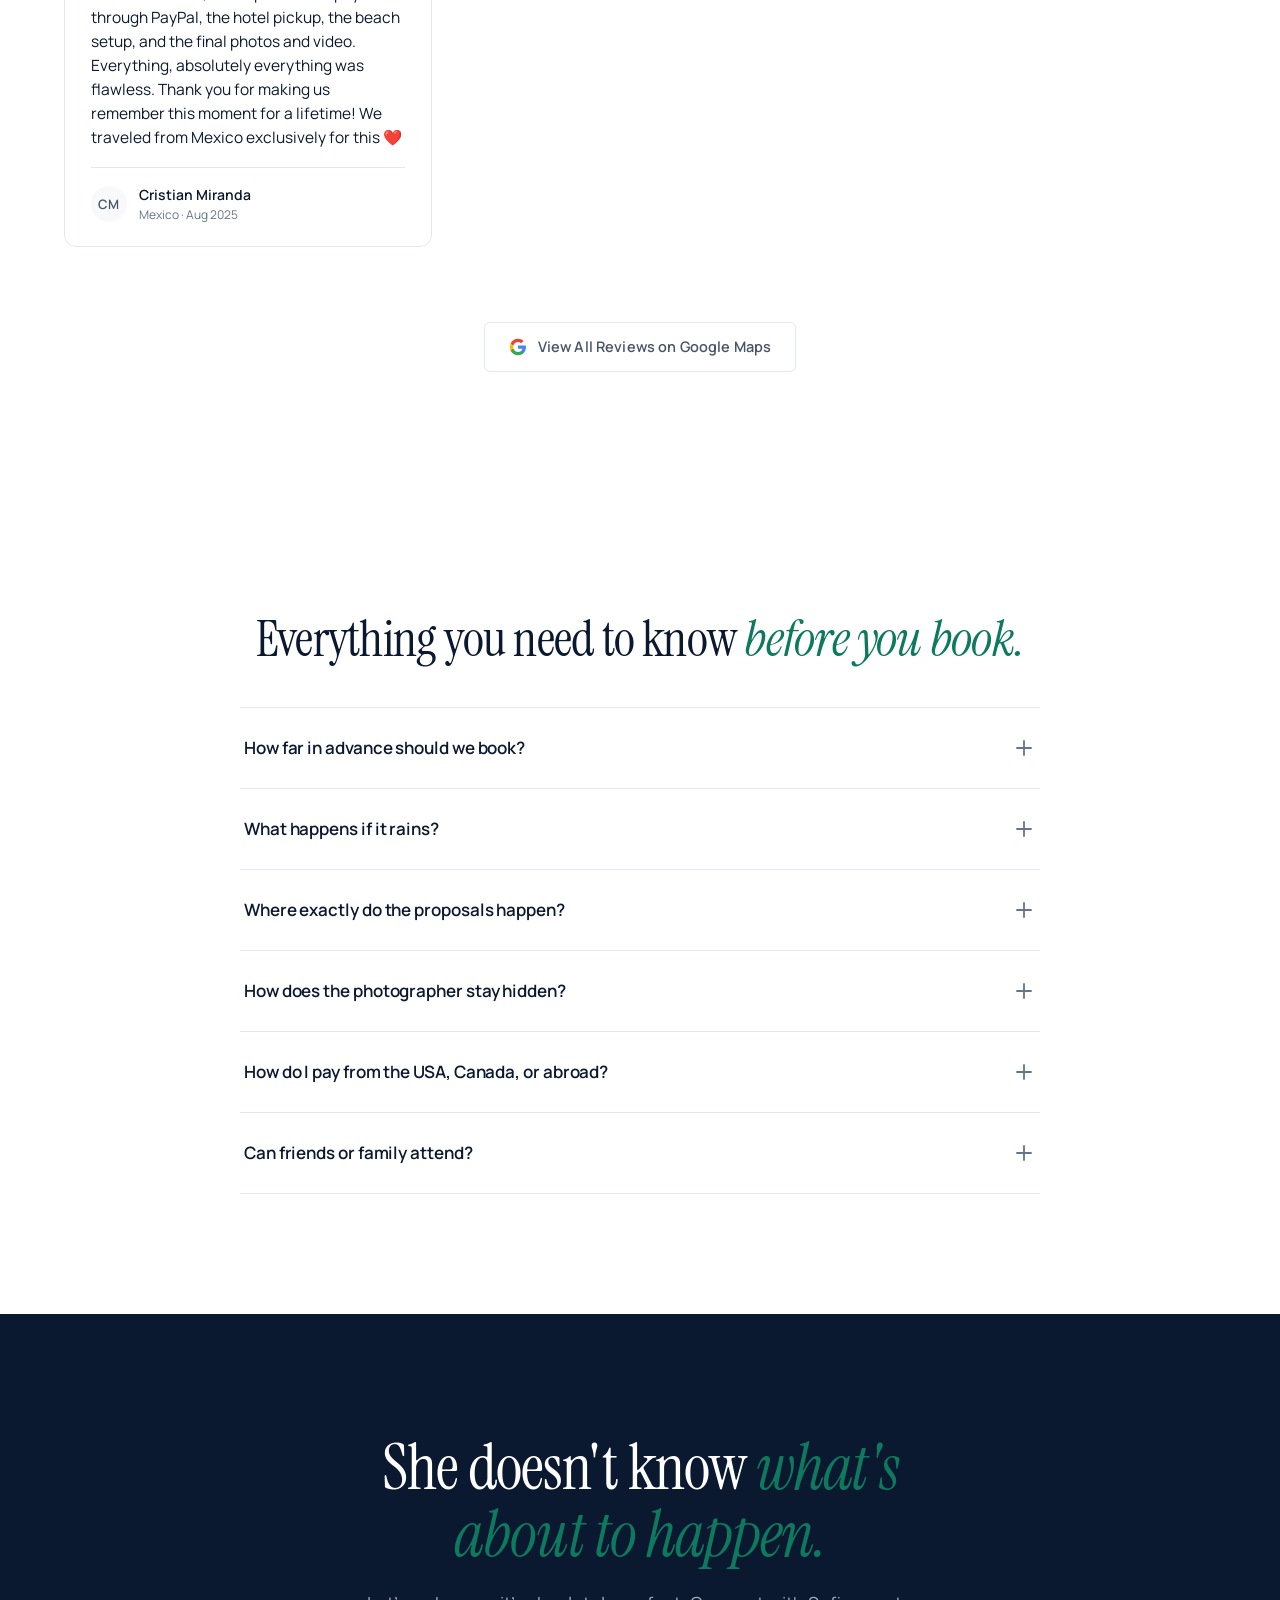
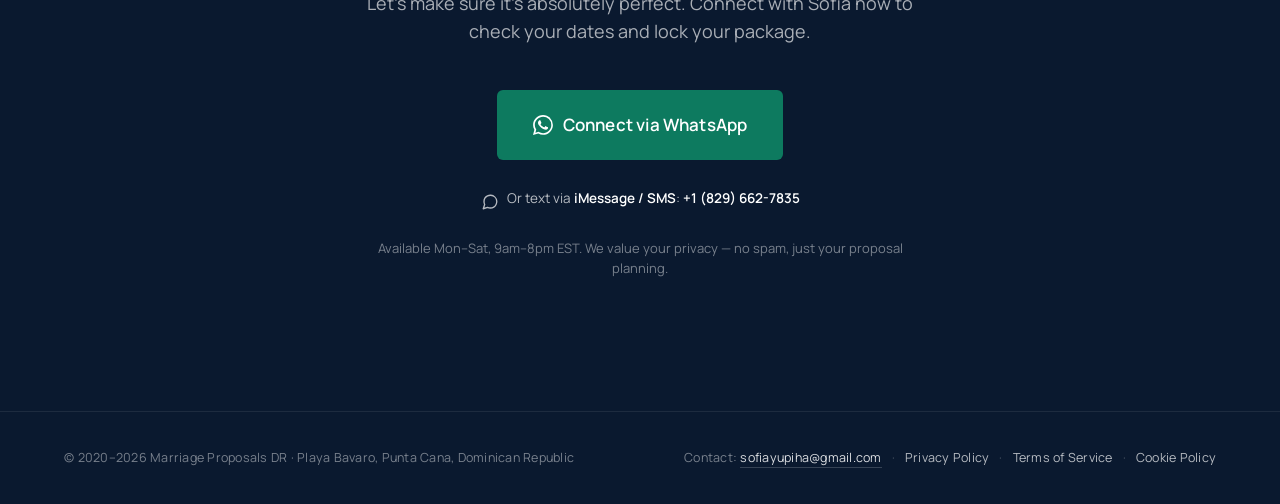
==== commit e5248445: "Vertically center the SMS message icon with its text https://claude.ai/code/session_01SLGAN5FoHBFZZP" ====
--- a/index.html
+++ b/index.html
@@ -250,7 +250,7 @@
   color: var(--ink-2);
   text-decoration: none;
 }
-.imsg-link .imsg-icon { width: 18px; height: 18px; flex: 0 0 18px; }
+.imsg-link .imsg-icon { width: 18px; height: 18px; flex: 0 0 18px; position: relative; top: 3px; }
 .imsg-link .imsg-label {
   border-bottom: 1px solid transparent;
   transition: border-color 0.2s var(--ease), color 0.2s var(--ease);
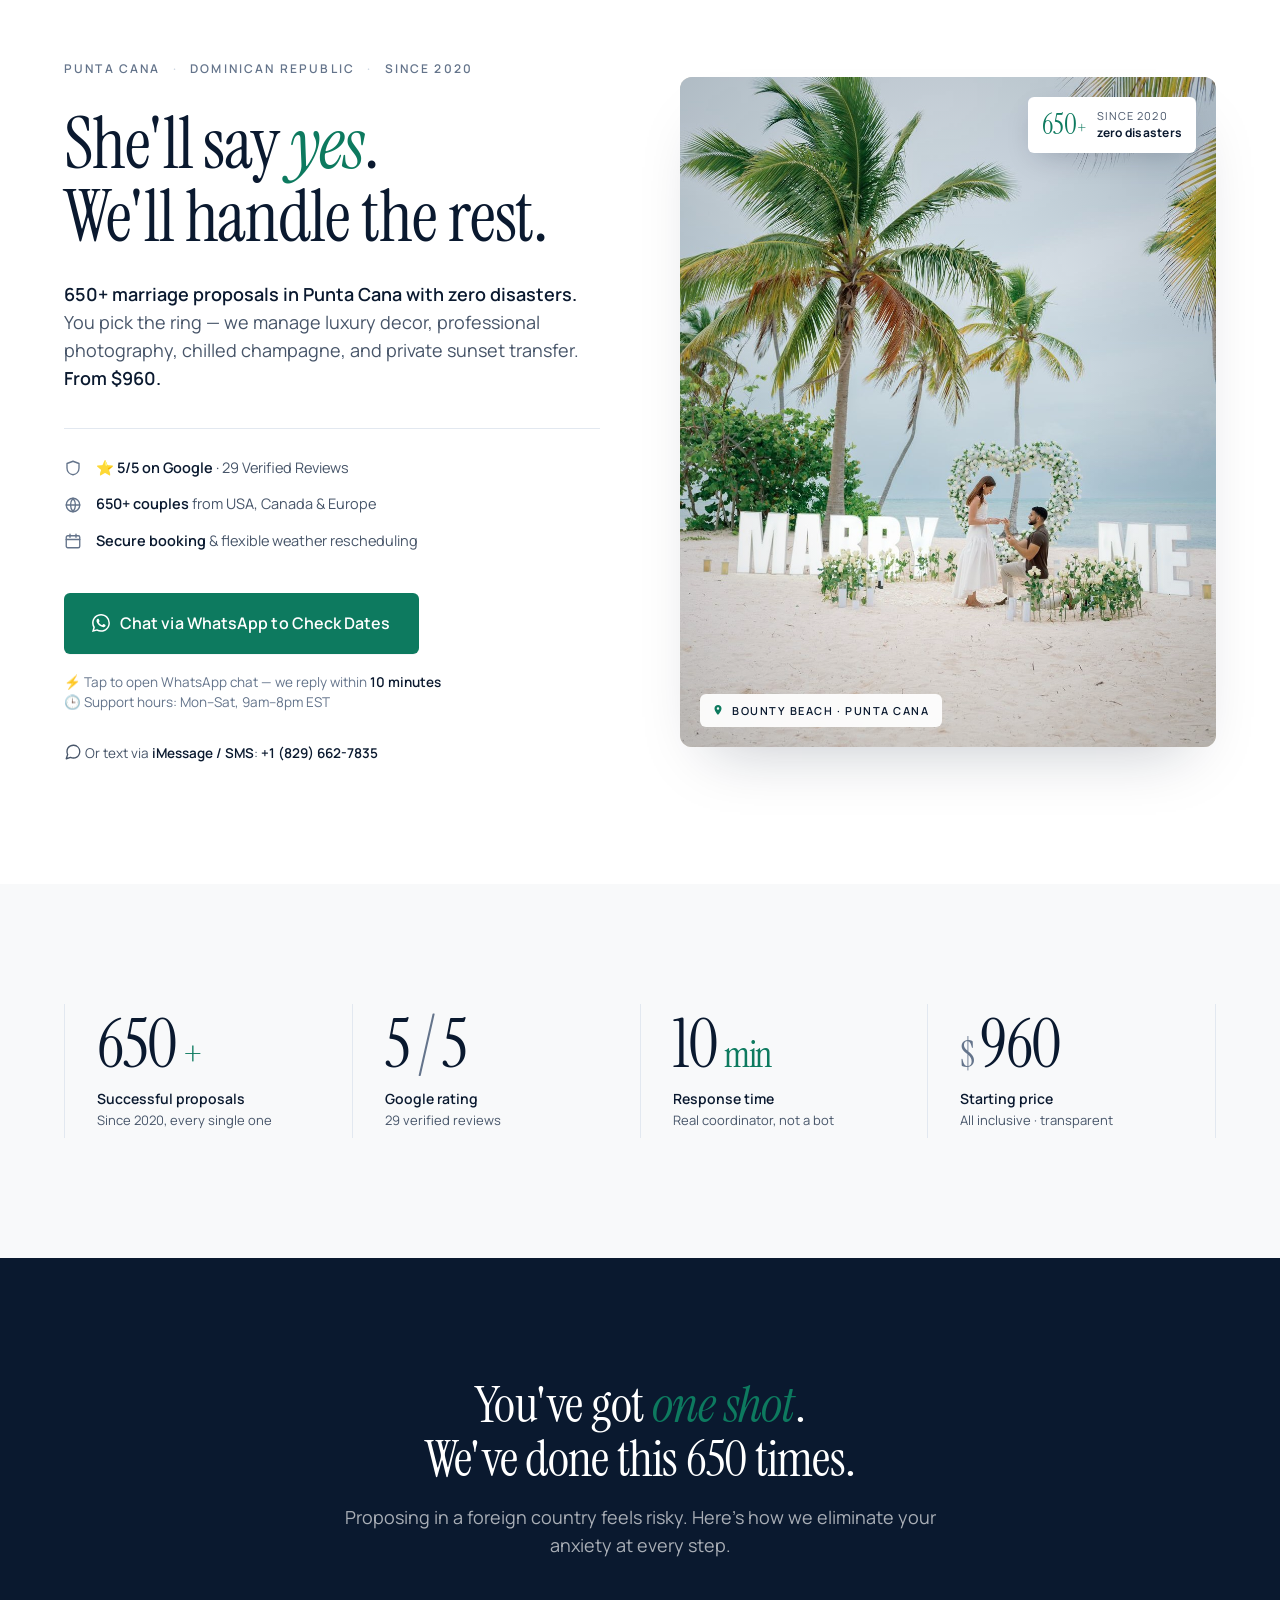
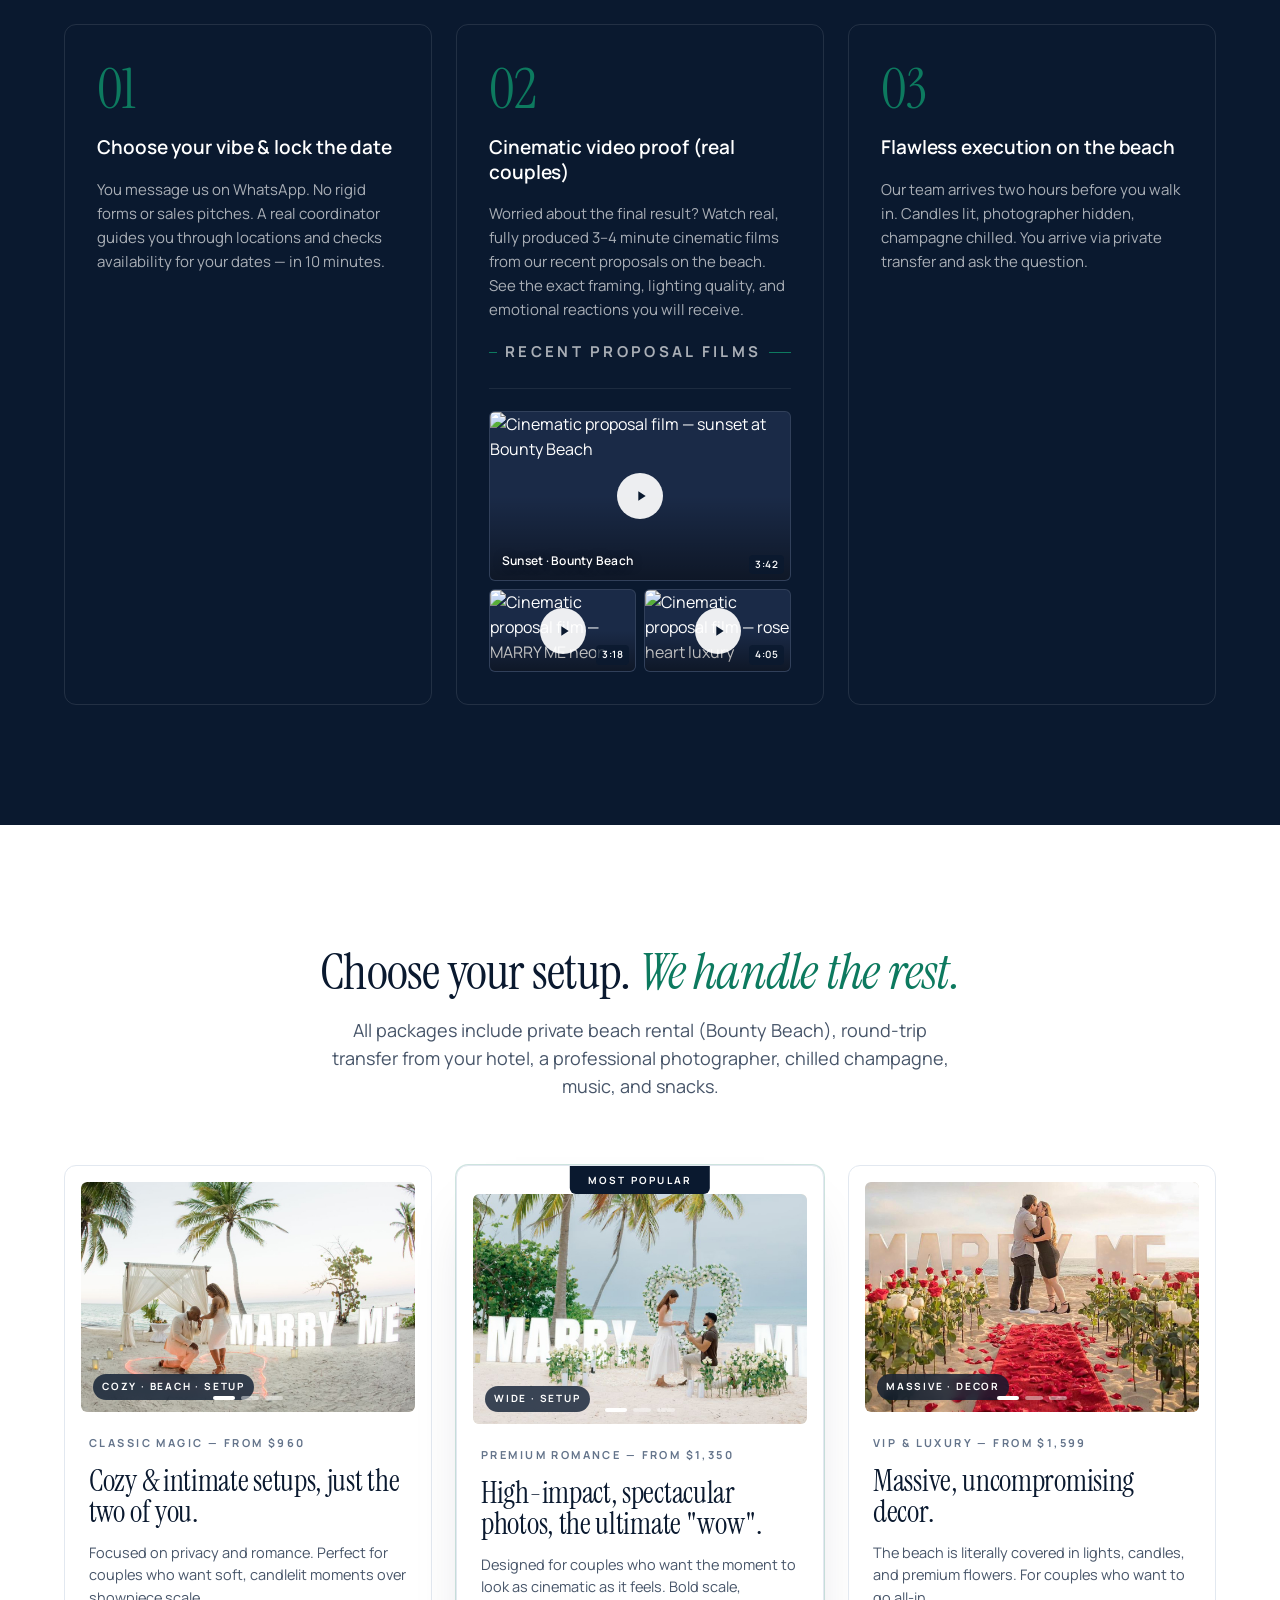
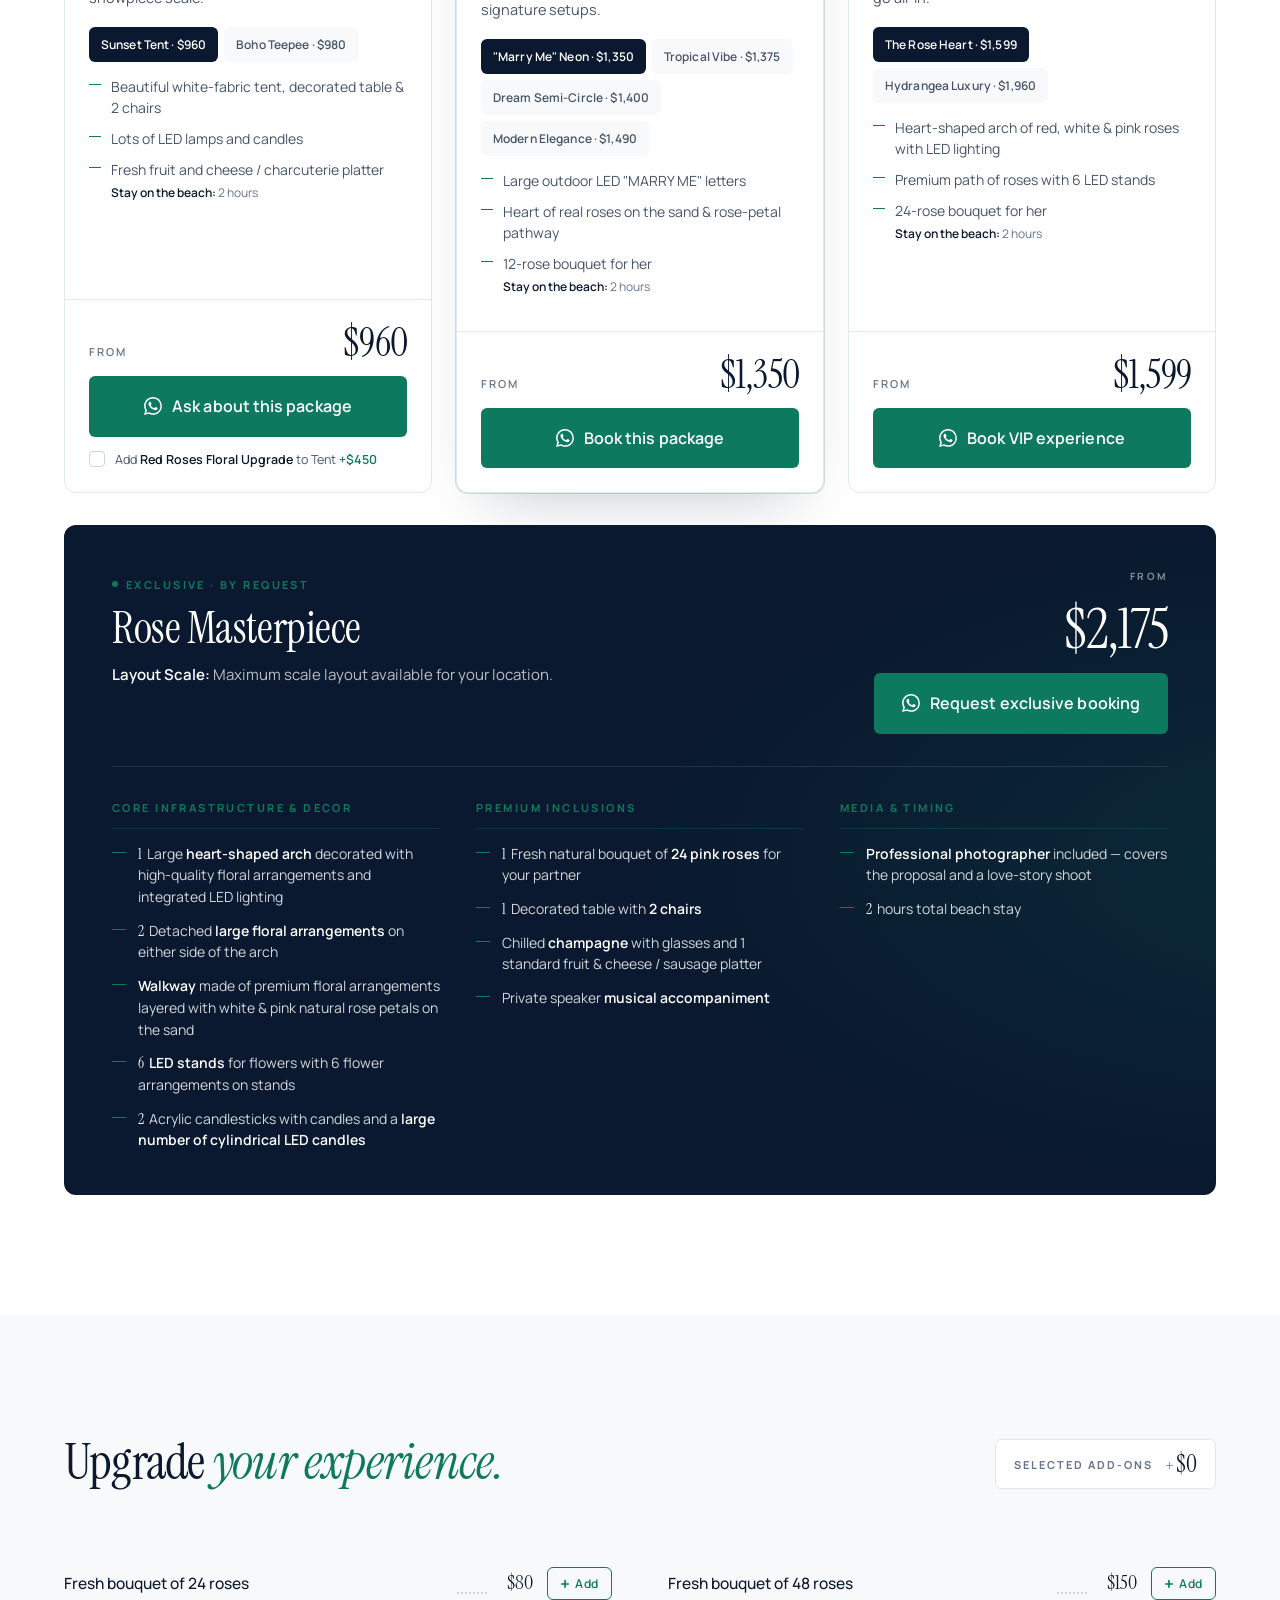
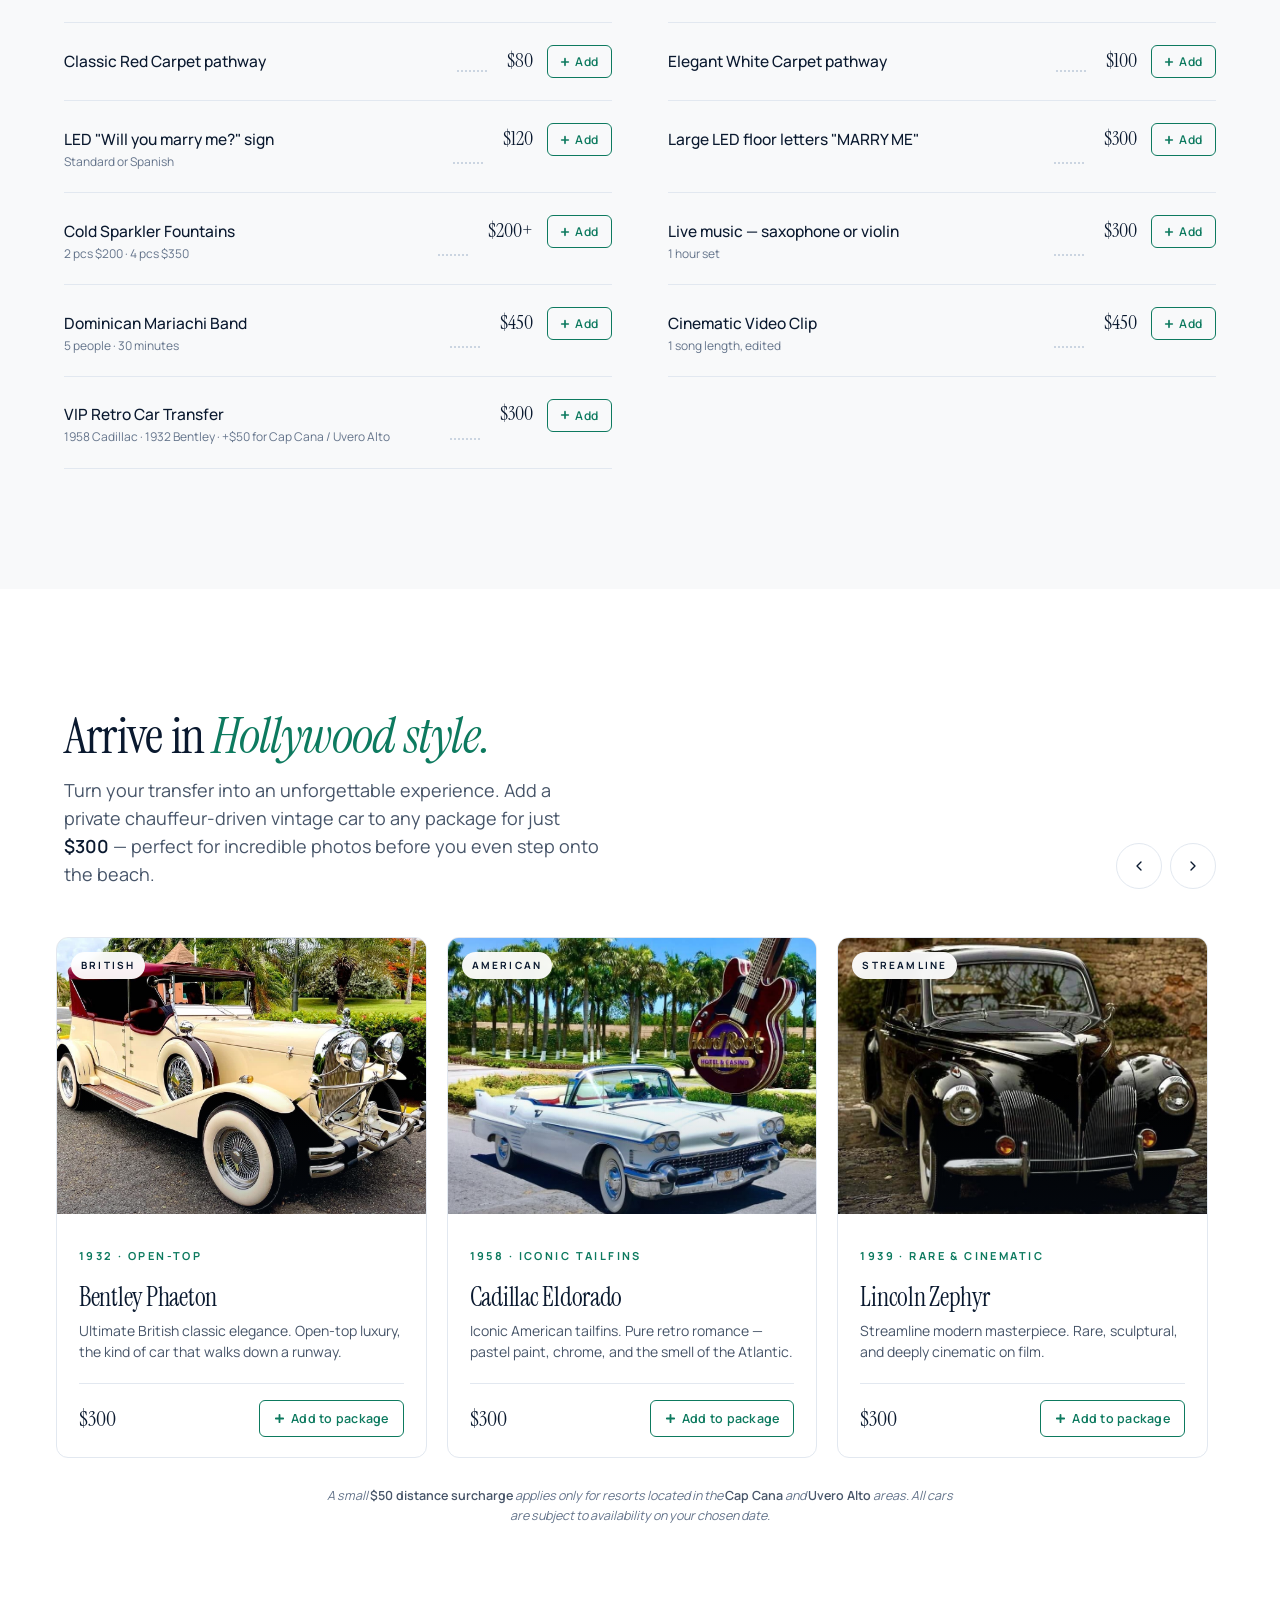
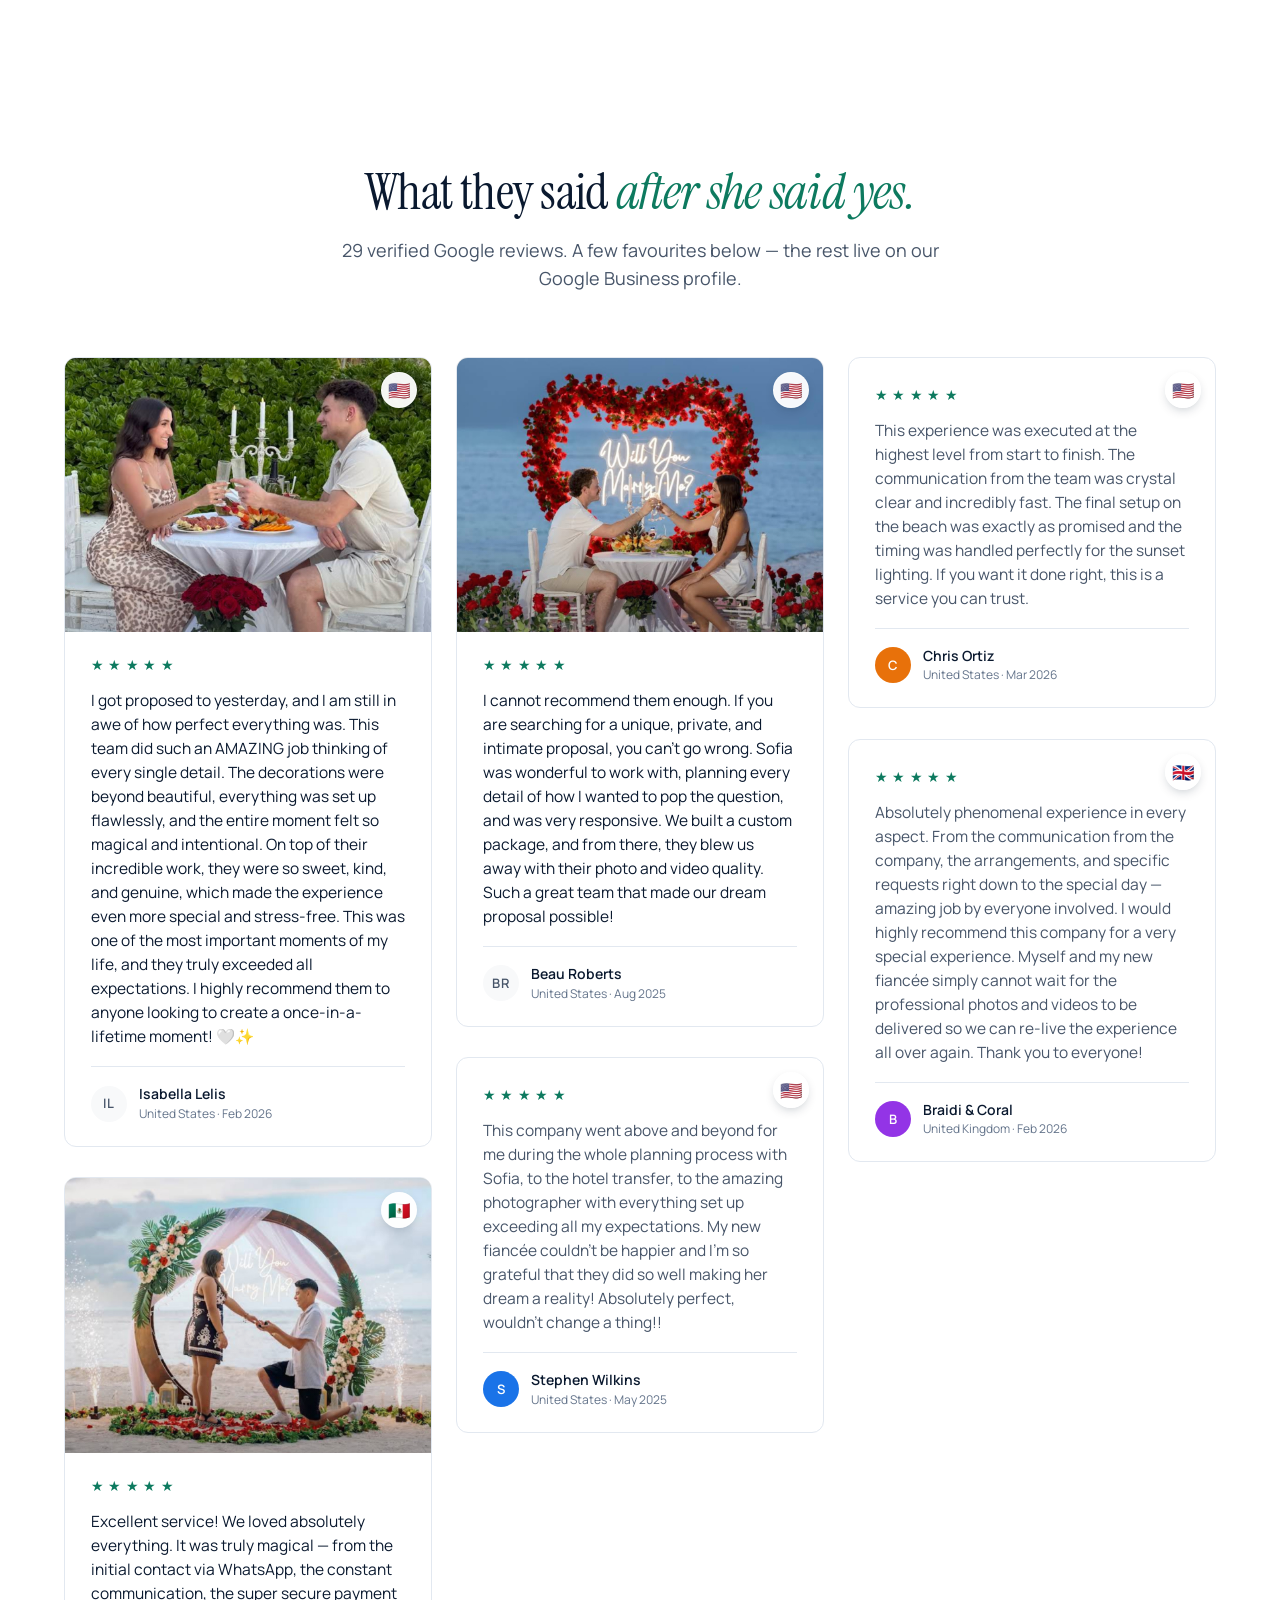
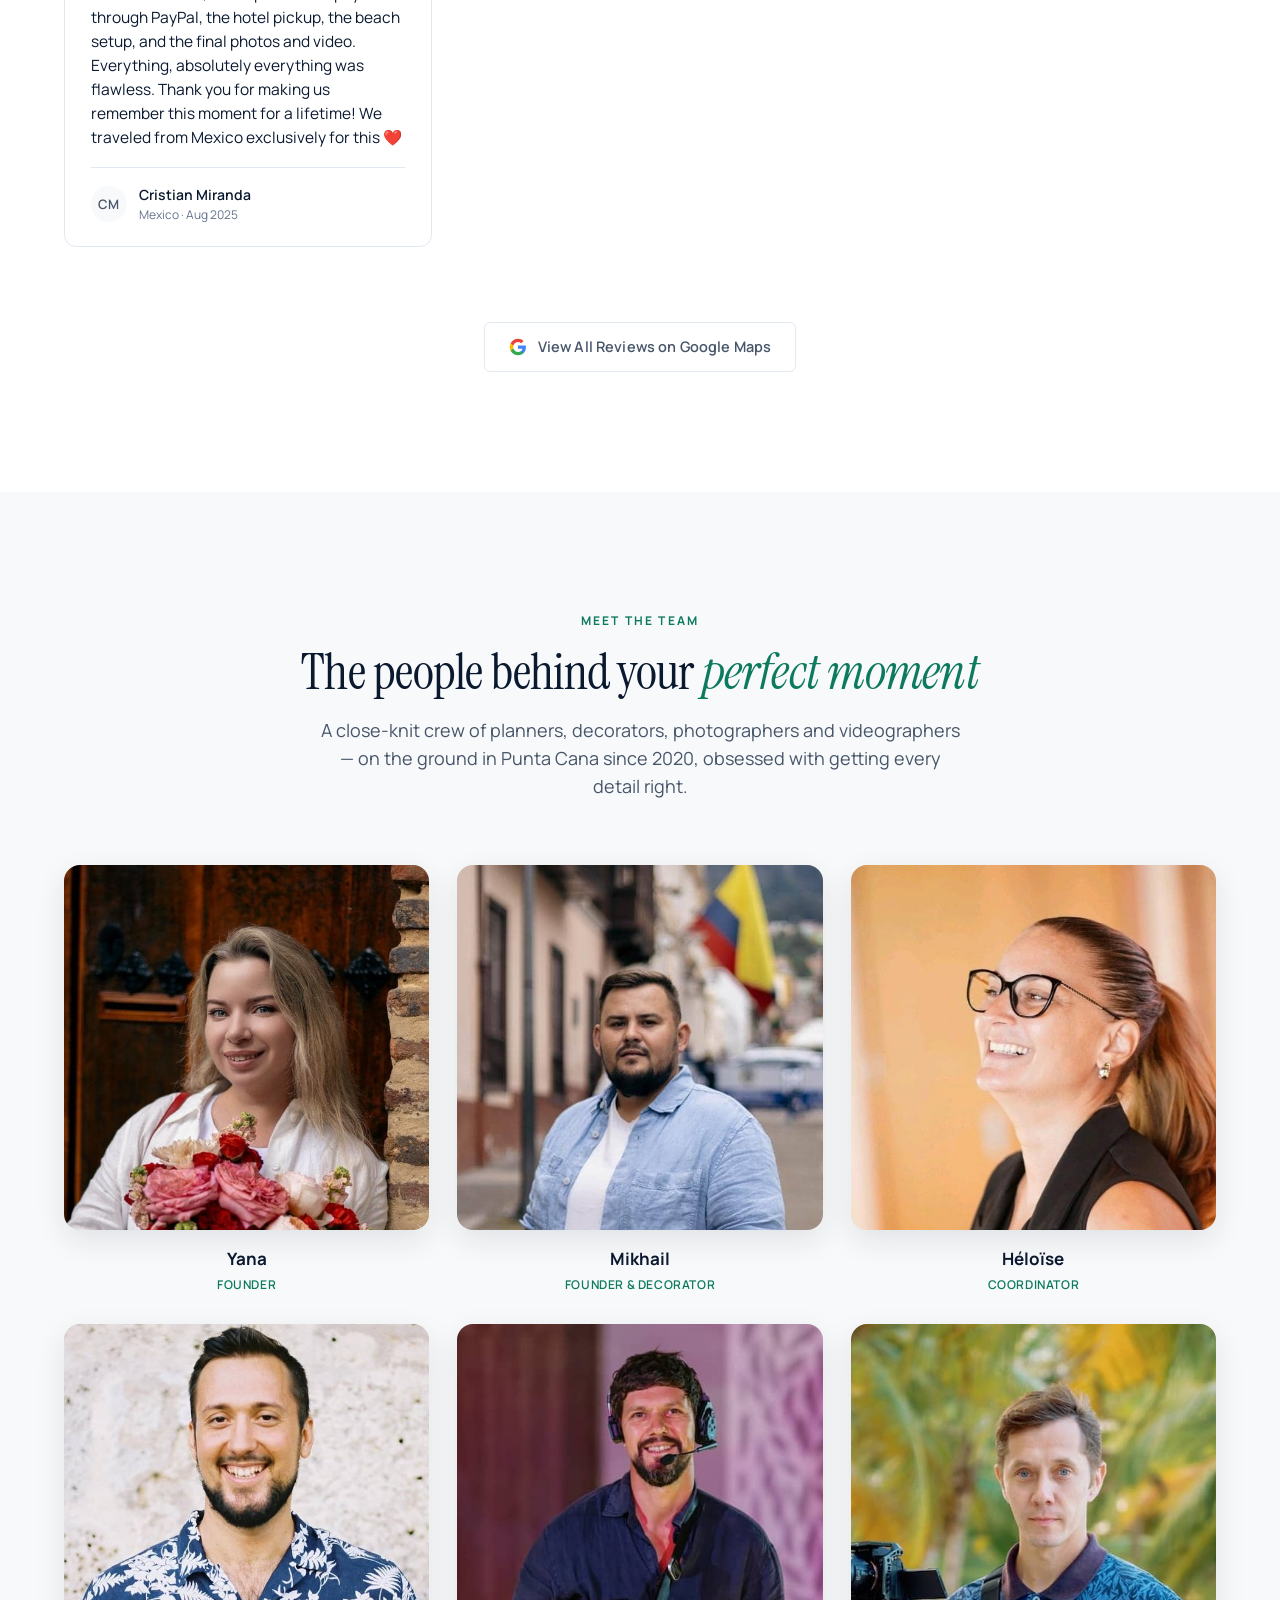
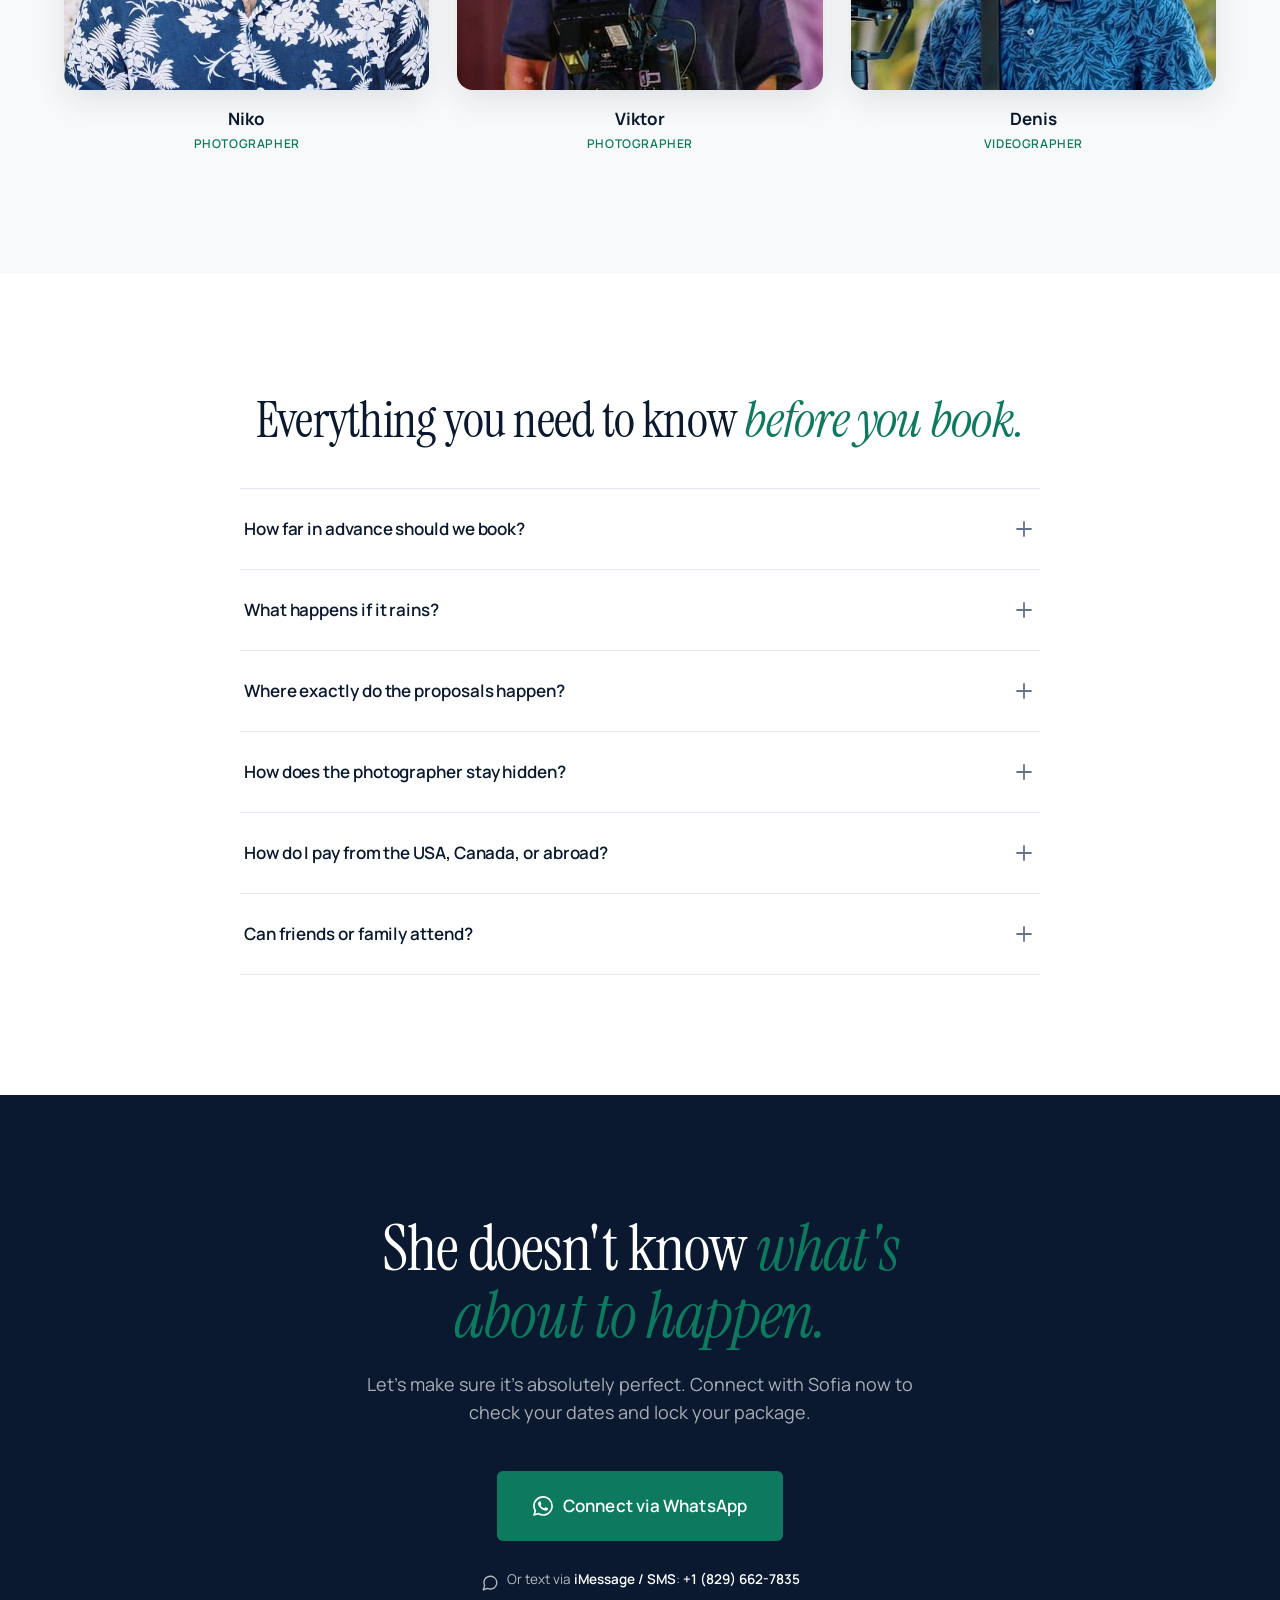
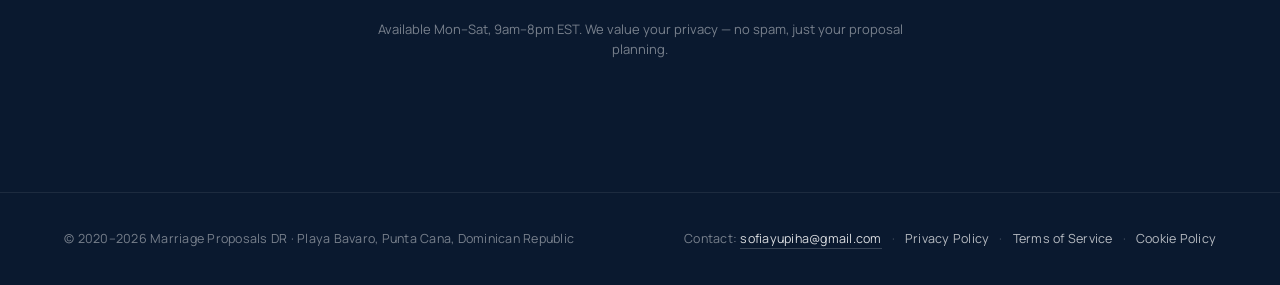
==== commit b7df00c0: "Replace Sofia block with a Team section (6 members) - New project/team/ photos cropped to square hea" ====
--- a/index.html
+++ b/index.html
@@ -1875,6 +1875,55 @@
 .sofia-byline b { color: var(--ink); font-weight: 600; }
 .sofia-byline .sep { color: var(--line-dot); }
 .sofia-byline .pin { width: 14px; height: 14px; color: var(--emerald); display: inline-flex; }
+
+/* ============ BLOCK 8 — TEAM ============ */
+.team {
+  background: var(--gray-bg);
+  padding-top: var(--pad-y);
+  padding-bottom: var(--pad-y);
+}
+.team-eyebrow {
+  font-family: var(--font-body);
+  font-size: 12px;
+  font-weight: 700;
+  letter-spacing: 0.18em;
+  text-transform: uppercase;
+  color: var(--emerald);
+  margin: 0 0 14px;
+}
+.team-grid {
+  display: grid;
+  grid-template-columns: repeat(3, 1fr);
+  gap: 30px 28px;
+}
+.team-card { margin: 0; text-align: center; }
+.team-photo {
+  position: relative;
+  width: 100%;
+  aspect-ratio: 1 / 1;
+  border-radius: 16px;
+  overflow: hidden;
+  background: #e7e1d4;
+  box-shadow: 0 10px 30px rgba(10,25,47,0.10);
+}
+.team-photo img {
+  width: 100%;
+  height: 100%;
+  object-fit: cover;
+  display: block;
+  transition: transform 0.5s var(--ease);
+}
+.team-card:hover .team-photo img { transform: scale(1.04); }
+.team-card figcaption { margin-top: 16px; }
+.team-name { display: block; font-weight: 700; color: var(--ink); font-size: 17px; }
+.team-role { display: block; color: var(--emerald); font-weight: 600; font-size: 12px; letter-spacing: 0.05em; text-transform: uppercase; margin-top: 3px; }
+@media (max-width: 820px) {
+  .team-grid { grid-template-columns: repeat(2, 1fr); gap: 24px 18px; }
+}
+@media (max-width: 420px) {
+  .team-grid { gap: 20px 14px; }
+  .team-name { font-size: 16px; }
+}
 
 /* ============ BLOCK 8 — FAQ ============ */
 .faq {
@@ -2959,35 +3008,39 @@
   </div>
 </section>
 <!-- ============================================================ -->
-<section class="sofia" data-screen-label="08 Sofia" style="display:none">
+<section class="team" data-screen-label="08 Team">
   <div class="container">
-    <div class="sofia-grid">
-      <div class="sofia-collage reveal">
-        <div class="sc-main">
-          <image-slot id="sofia-main" shape="rect" radius="12" placeholder="Sofia at work — main reportage shot" style="position:absolute;inset:0;width:100%;height:100%;"></image-slot>
-          <span class="sc-cap">On set · setup hour</span>
-        </div>
-        <div class="sc-small">
-          <image-slot id="sofia-small-1" shape="rect" radius="12" placeholder="Sofia briefing the team / lighting candles" style="position:absolute;inset:0;width:100%;height:100%;"></image-slot>
-          <span class="sc-cap">Team brief</span>
-        </div>
-        <div class="sc-small">
-          <image-slot id="sofia-small-2" shape="rect" radius="12" placeholder="Sofia handing bouquet to groom" style="position:absolute;inset:0;width:100%;height:100%;"></image-slot>
-          <span class="sc-cap">Final touch</span>
-        </div>
-      </div>
-      <div class="sofia-text reveal" style="--i:1;">
-        <p class="sofia-eyebrow">Meet the team</p>
-        <p class="sofia-quote">I've been organizing marriage proposals in Punta Cana since 2020. I know exactly what can go wrong — from sudden tropical showers to late resort transfers — and I've built a team to make sure it never does. You're about to ask the most important question of your life. We take that responsibility seriously.</p>
-        <div class="sofia-byline">
-          <span><b>Sofia &amp; the team</b></span>
-          <span class="sep">·</span>
-          <span style="display:inline-flex;align-items:center;gap:6px;">
-            <svg class="pin" viewBox="0 0 24 24" fill="currentColor" aria-hidden="true"><path d="M12 2C8 2 5 5 5 9c0 5.3 7 13 7 13s7-7.7 7-13c0-4-3-7-7-7zm0 9.5A2.5 2.5 0 1 1 12 6.5a2.5 2.5 0 0 1 0 5z"/></svg>
-            Playa Bavaro, Punta Cana
-          </span>
-        </div>
-      </div>
+    <div class="section-head--center reveal">
+      <p class="team-eyebrow">Meet the team</p>
+      <h2 class="section-title">The people behind your <em>perfect moment</em></h2>
+      <p class="section-sub">A close-knit crew of planners, decorators, photographers and videographers — on the ground in Punta Cana since 2020, obsessed with getting every detail right.</p>
+    </div>
+
+    <div class="team-grid reveal-stagger">
+      <figure class="team-card reveal" style="--i:0;">
+        <div class="team-photo"><img src="project/team/yana.jpg" alt="Yana — Founder" loading="lazy" /></div>
+        <figcaption><span class="team-name">Yana</span><span class="team-role">Founder</span></figcaption>
+      </figure>
+      <figure class="team-card reveal" style="--i:1;">
+        <div class="team-photo"><img src="project/team/mikhail.jpg" alt="Mikhail — Founder and Decorator" loading="lazy" /></div>
+        <figcaption><span class="team-name">Mikhail</span><span class="team-role">Founder &amp; Decorator</span></figcaption>
+      </figure>
+      <figure class="team-card reveal" style="--i:2;">
+        <div class="team-photo"><img src="project/team/heloise.jpg" alt="Héloïse — Coordinator" loading="lazy" /></div>
+        <figcaption><span class="team-name">Héloïse</span><span class="team-role">Coordinator</span></figcaption>
+      </figure>
+      <figure class="team-card reveal" style="--i:3;">
+        <div class="team-photo"><img src="project/team/niko.jpg" alt="Niko — Photographer" loading="lazy" /></div>
+        <figcaption><span class="team-name">Niko</span><span class="team-role">Photographer</span></figcaption>
+      </figure>
+      <figure class="team-card reveal" style="--i:4;">
+        <div class="team-photo"><img src="project/team/viktor.jpg" alt="Viktor — Photographer" loading="lazy" /></div>
+        <figcaption><span class="team-name">Viktor</span><span class="team-role">Photographer</span></figcaption>
+      </figure>
+      <figure class="team-card reveal" style="--i:5;">
+        <div class="team-photo"><img src="project/team/denis.jpg" alt="Denis — Videographer" loading="lazy" /></div>
+        <figcaption><span class="team-name">Denis</span><span class="team-role">Videographer</span></figcaption>
+      </figure>
     </div>
   </div>
 </section>
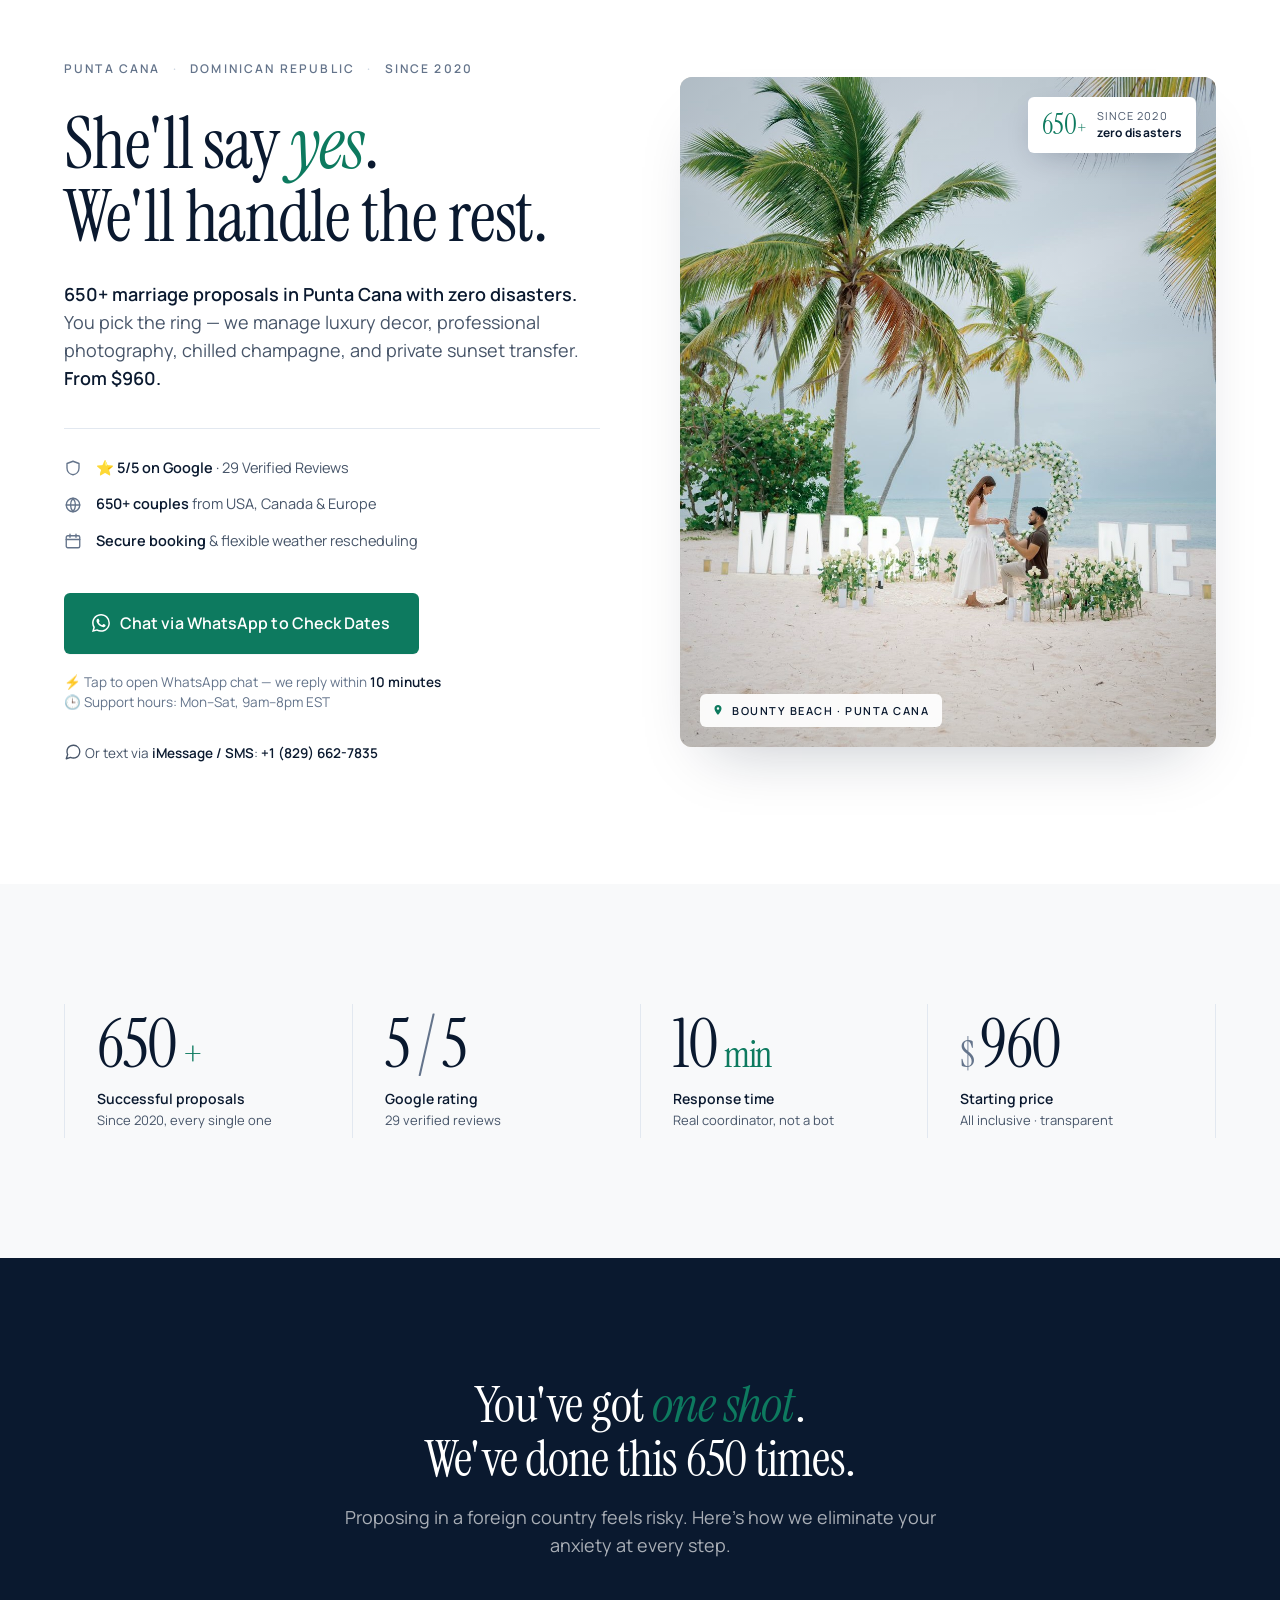
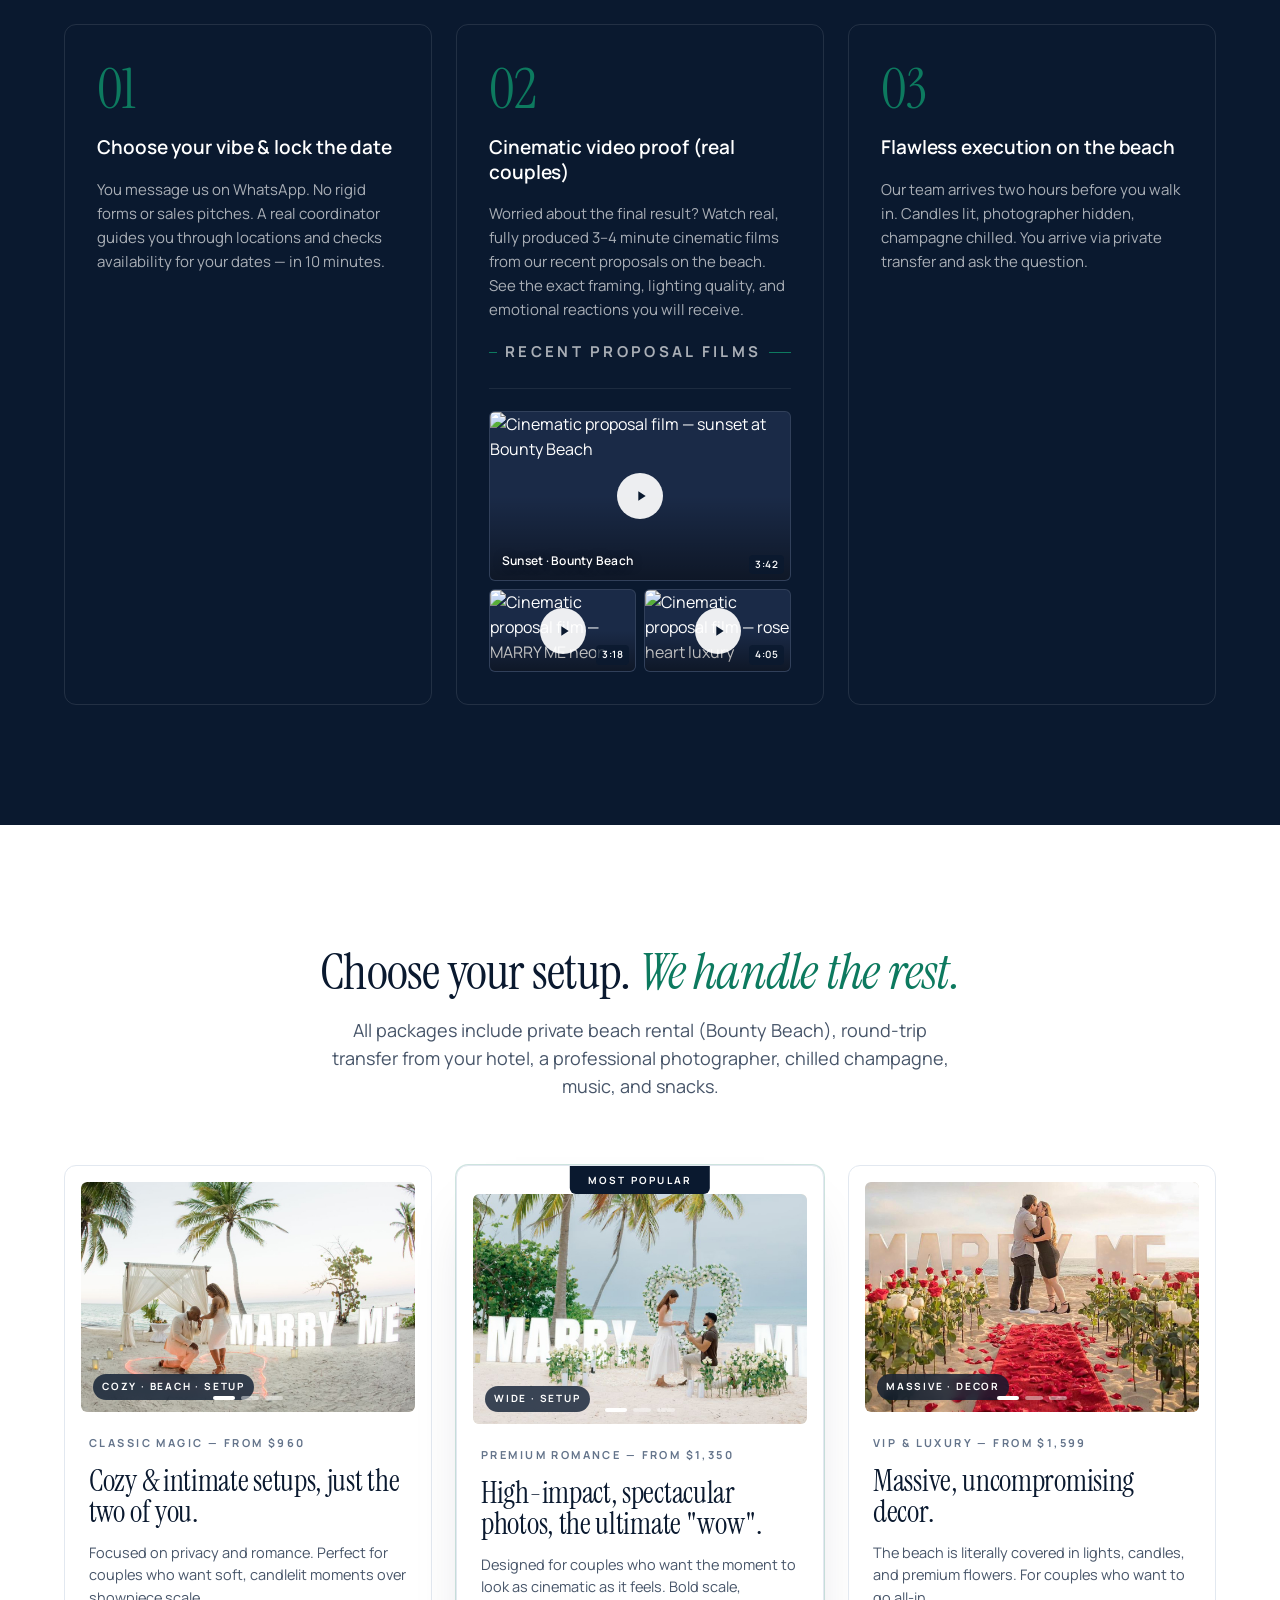
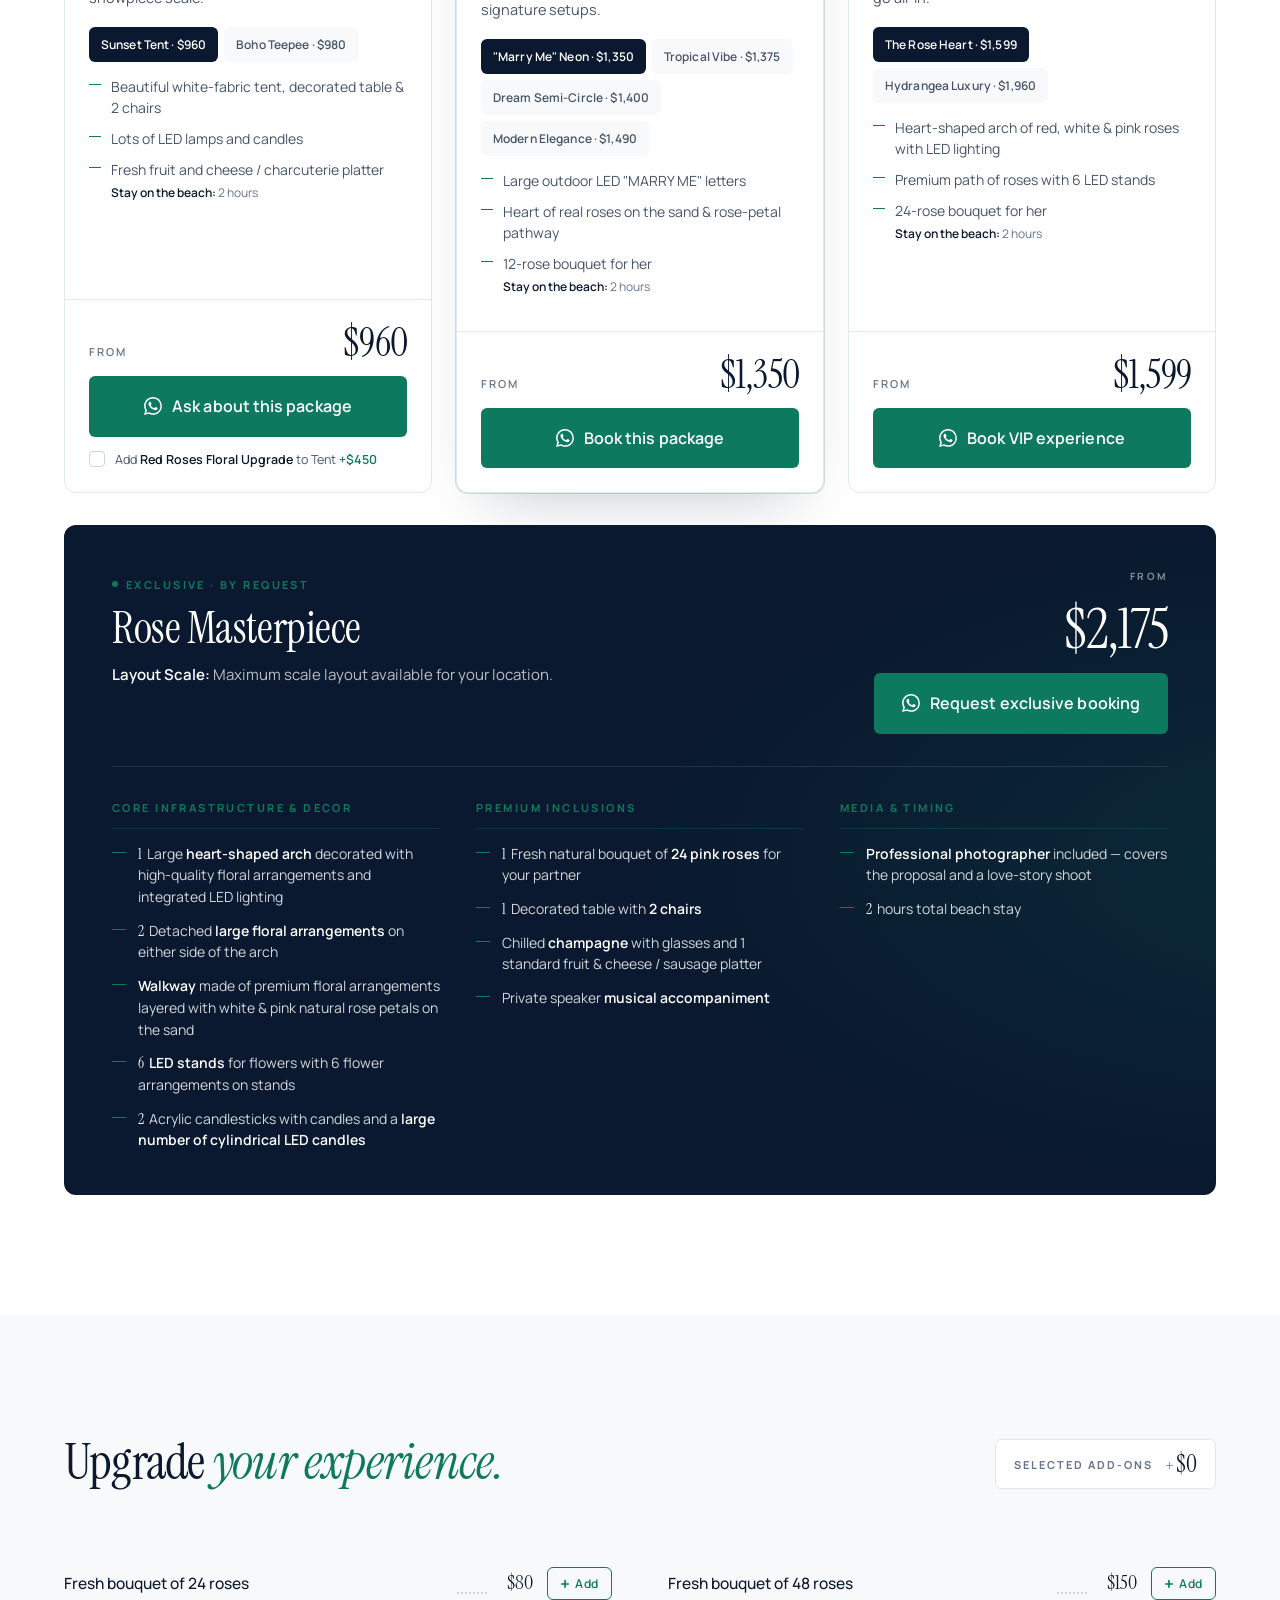
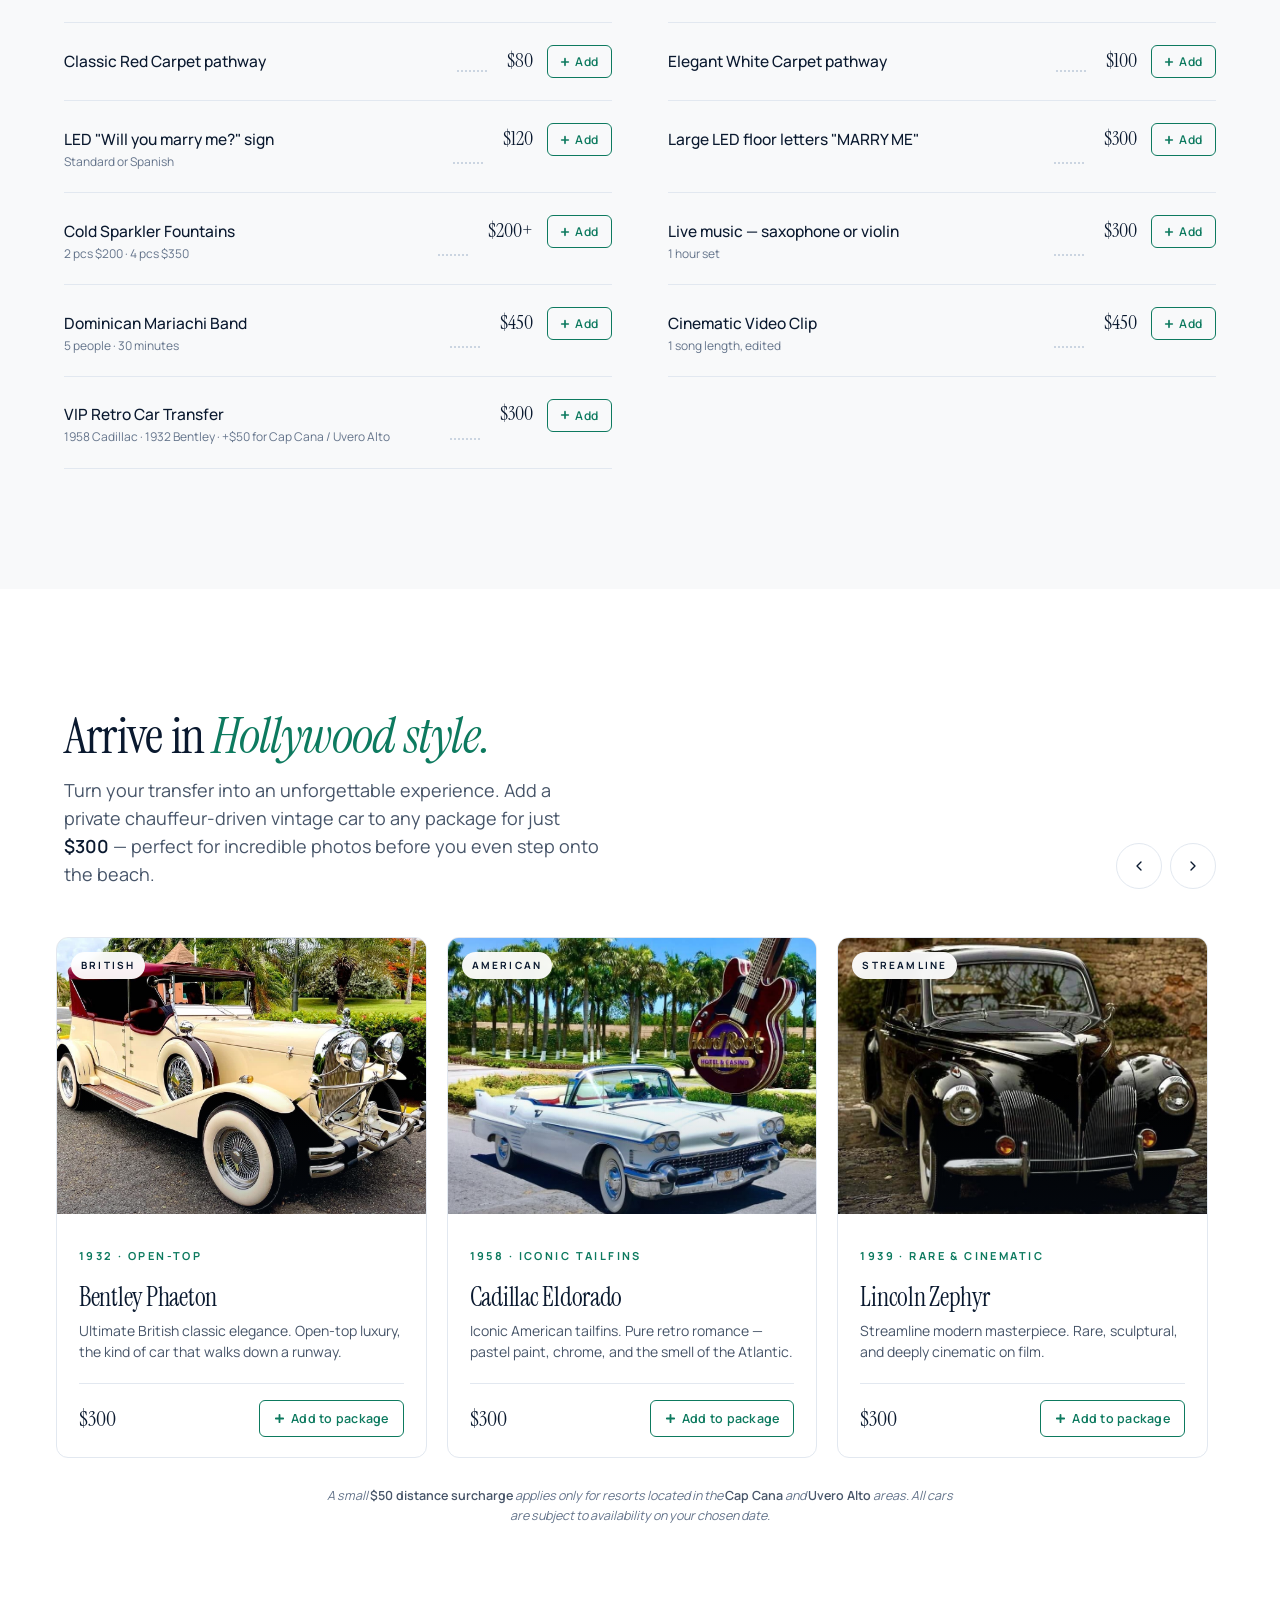
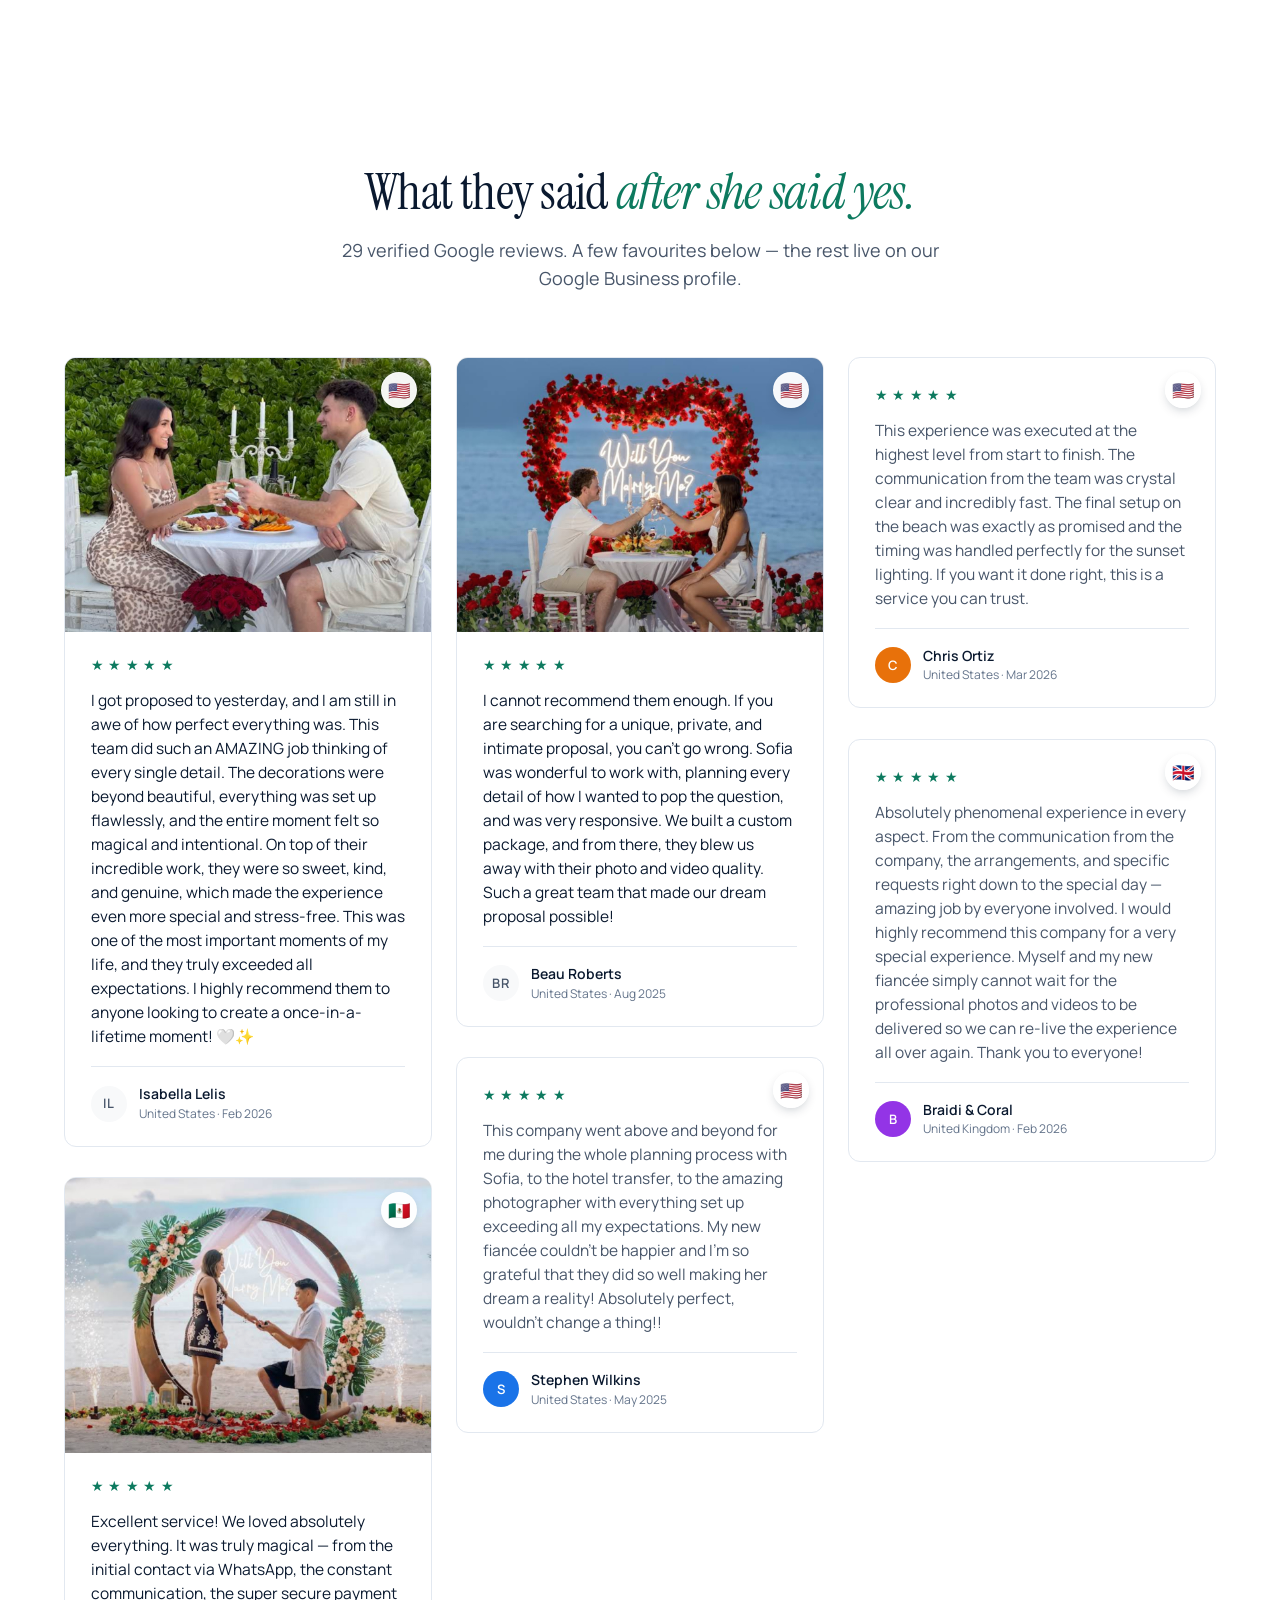
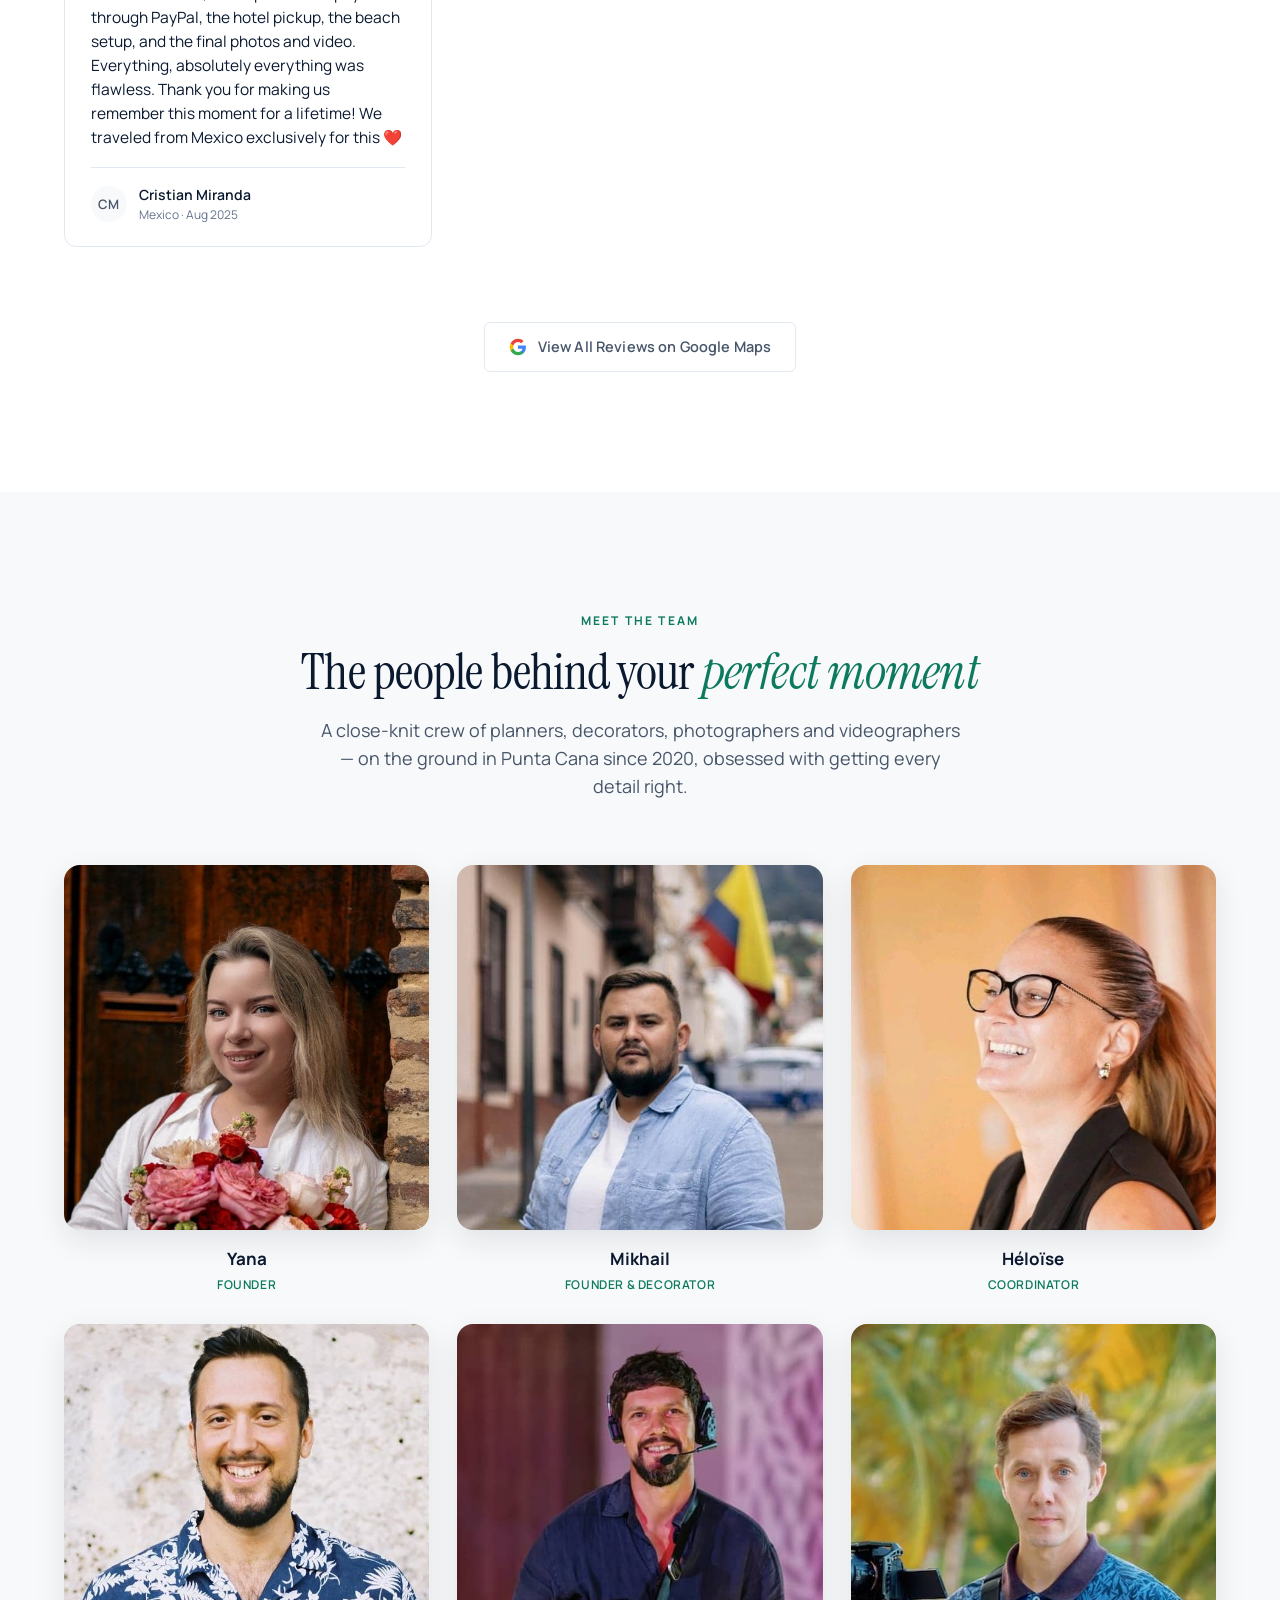
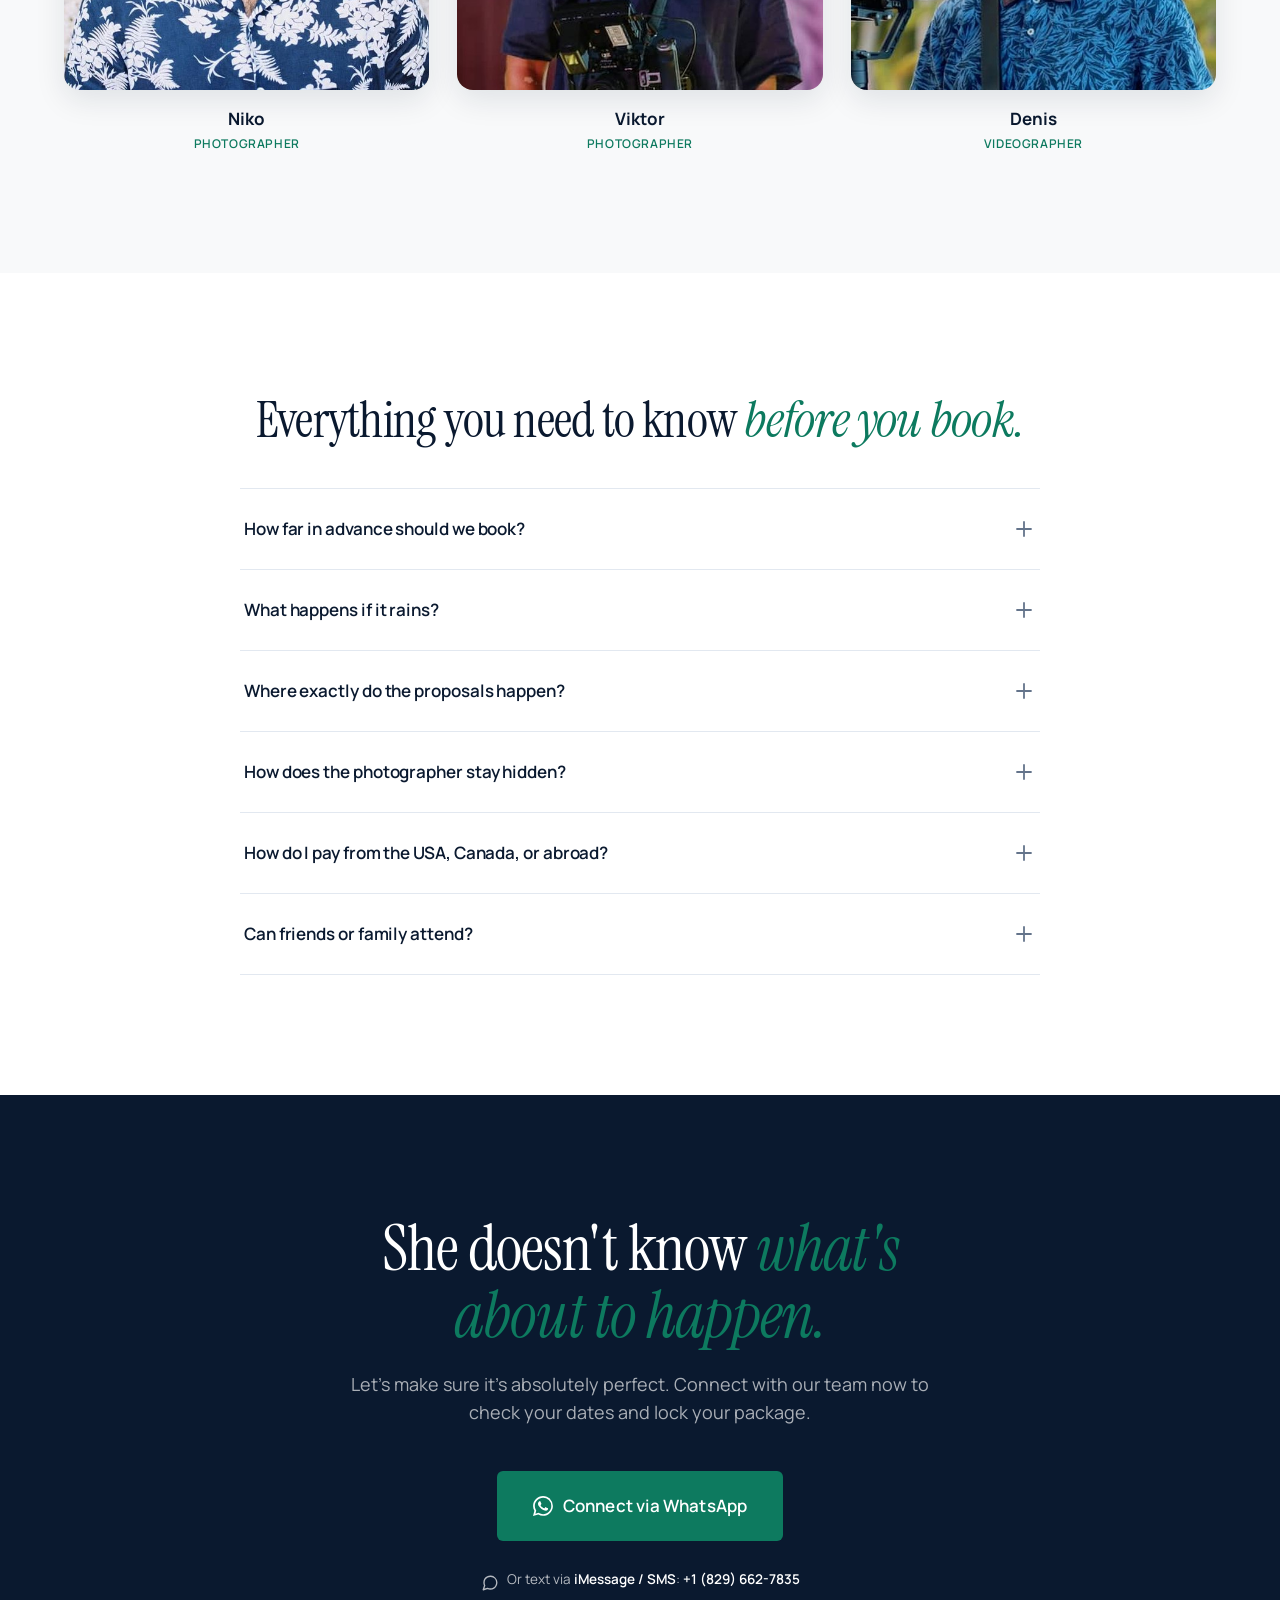
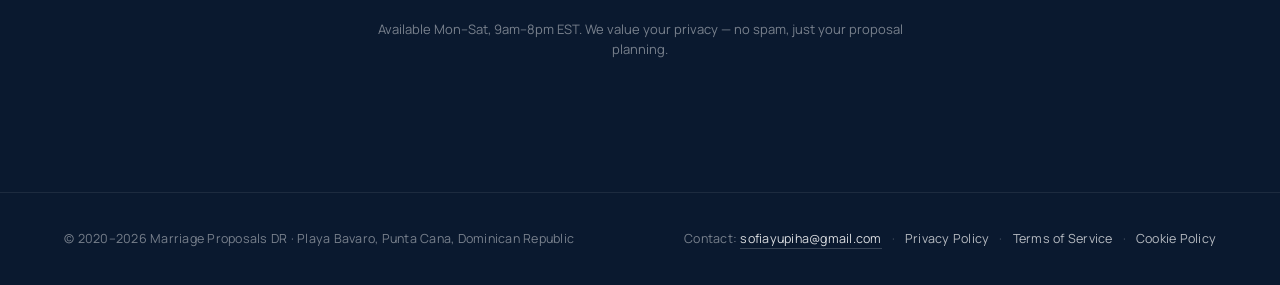
==== commit fb7fa4bd: "Replace 'Sofia' with 'our team' in final CTA block https://claude.ai/code/session_01SLGAN5FoHBFZZPK7" ====
--- a/index.html
+++ b/index.html
@@ -3166,7 +3166,7 @@
 <section class="final-cta" data-screen-label="10 Final CTA">
   <div class="container">
     <h2 class="reveal">She doesn't know <em>what's about to happen.</em></h2>
-    <p class="section-sub reveal" style="--i:1;">Let's make sure it's absolutely perfect. Connect with Sofia now to check your dates and lock your package.</p>
+    <p class="section-sub reveal" style="--i:1;">Let's make sure it's absolutely perfect. Connect with our team now to check your dates and lock your package.</p>
 
     <div style="display:flex;flex-direction:column;align-items:center;gap:4px;">
       <a href="https://wa.me/18296627835?text=Hi%21%20I%27d%20like%20to%20plan%20a%20marriage%20proposal%20in%20Punta%20Cana.%20Could%20you%20help%20check%20availability%20for%20my%20dates%3F" target="_blank" rel="noopener noreferrer" class="btn-primary btn-primary--xl btn-primary--pulse reveal" style="--i:2;" aria-label="Connect via WhatsApp">
@@ -4058,6 +4058,21 @@
   galleries.forEach(g => mo.observe(g, { attributes: true, attributeFilter: ['class'] }));
 });
 
+// ---------- Warm the cache for gallery images ----------
+// They stay loading="lazy" (keeps initial load light), but once the page
+// has loaded we prefetch them during idle time so they're already cached
+// by the time the user scrolls down — no blank slides on fast scroll.
+window.addEventListener('load', () => {
+  const warm = () => {
+    document.querySelectorAll('img:not(.hero-photo-img)').forEach(img => {
+      const src = img.getAttribute('src');
+      if (src) { const pre = new Image(); pre.decoding = 'async'; pre.src = src; }
+    });
+  };
+  if ('requestIdleCallback' in window) requestIdleCallback(warm, { timeout: 2500 });
+  else setTimeout(warm, 600);
+});
+
 // ---------- Add-ons + Cars (shared total) ----------
 function formatMoney(n) { return '$' + n.toLocaleString('en-US'); }
 const addonTotalEl = document.getElementById('addonTotal');
